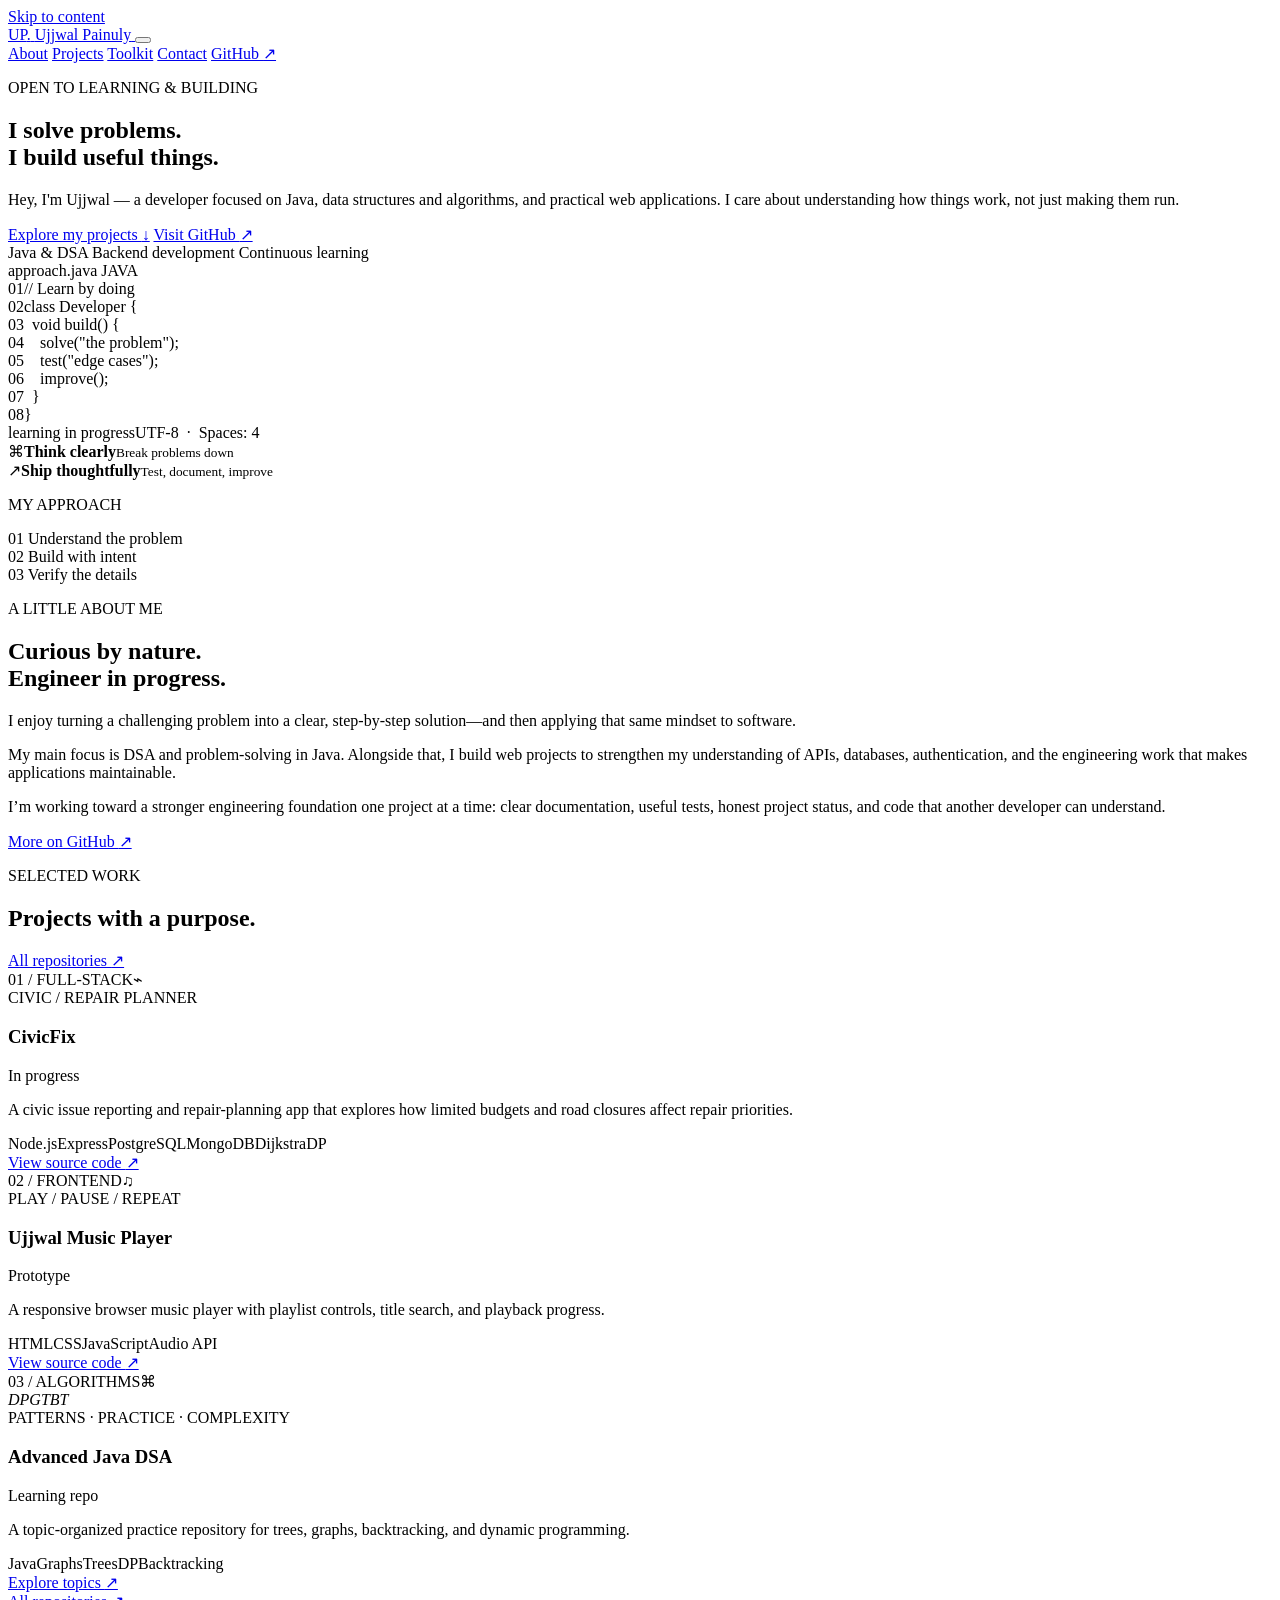
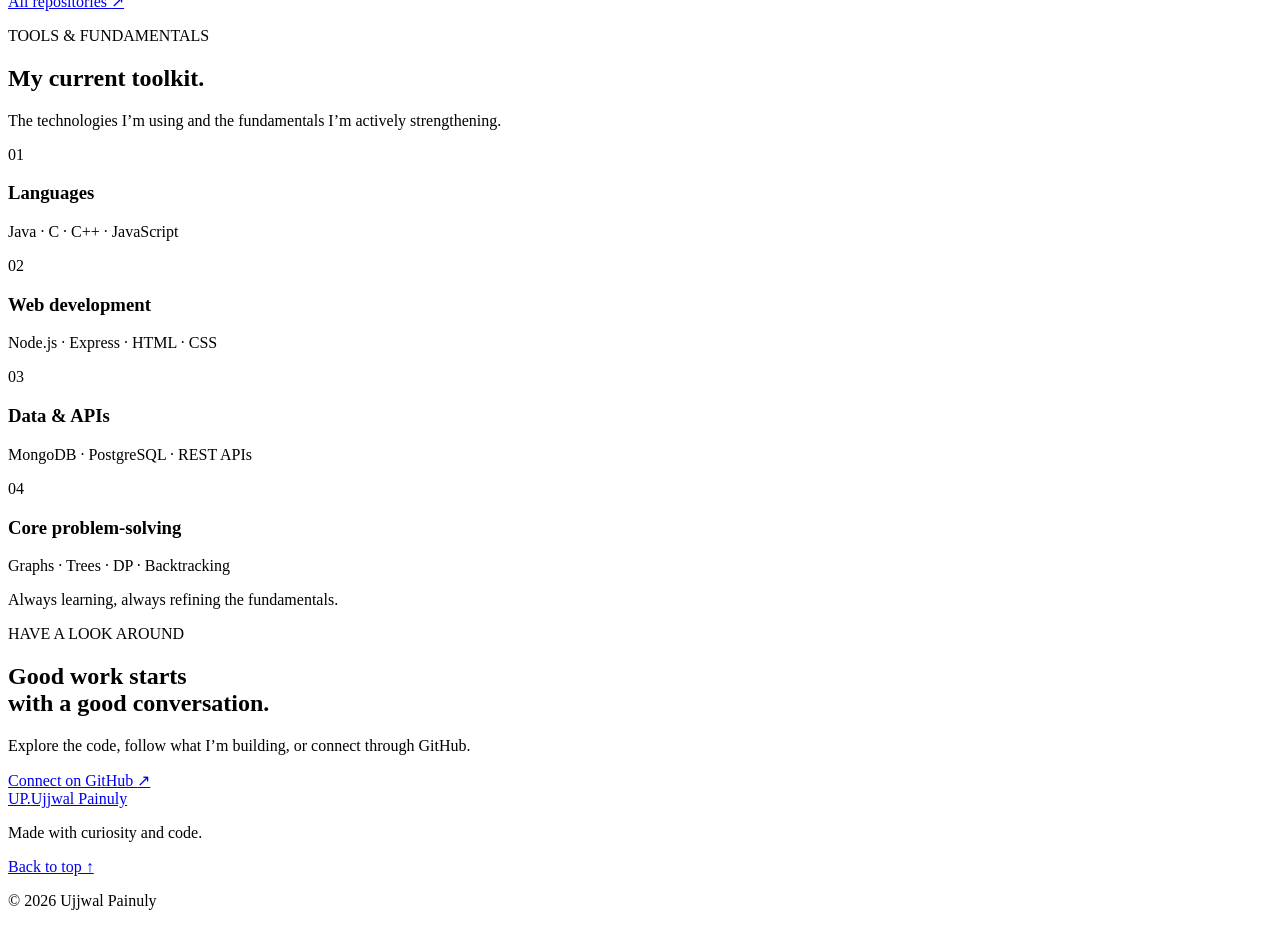
==== portfolio/index.html @ 968a61c4 "feat: add personal portfolio website" ====
<!doctype html>
<html lang="en">
<head>
  <meta charset="utf-8">
  <meta name="viewport" content="width=device-width, initial-scale=1">
  <meta name="theme-color" content="#0b1020">
  <meta name="description" content="Ujjwal Painuly — software development, Java DSA, and practical projects.">
  <title>Ujjwal Painuly — Developer Portfolio</title>
  <link rel="preconnect" href="https://fonts.googleapis.com">
  <link rel="preconnect" href="https://fonts.gstatic.com" crossorigin>
  <link href="https://fonts.googleapis.com/css2?family=DM+Mono:wght@400;500&family=Manrope:wght@400;500;600;700;800&display=swap" rel="stylesheet">
  <link rel="stylesheet" href="styles.css">
  <script src="script.js" defer></script>
</head>
<body>
  <a class="skip-link" href="#main">Skip to content</a>
  <header class="site-header">
    <nav class="nav wrap" aria-label="Main navigation">
      <a class="brand" href="#top" aria-label="Ujjwal Painuly home">
        <span class="brand-mark">UP<span>.</span></span>
        <span class="brand-name">Ujjwal Painuly</span>
      </a>
      <button class="menu-toggle" type="button" aria-expanded="false" aria-controls="nav-links" aria-label="Open navigation">
        <span></span><span></span>
      </button>
      <div class="nav-links" id="nav-links">
        <a href="#about">About</a>
        <a href="#work">Projects</a>
        <a href="#toolkit">Toolkit</a>
        <a href="#contact">Contact</a>
        <a class="nav-github" href="https://github.com/ayushpainuly1234-ui" target="_blank" rel="noreferrer">GitHub <span aria-hidden="true">↗</span></a>
      </div>
    </nav>
  </header>

  <main id="main">
    <section class="hero wrap" id="top">
      <div class="hero-copy">
        <p class="eyebrow"><span class="status-dot"></span> OPEN TO LEARNING & BUILDING</p>
        <h1>I solve problems.<br>I <span class="gradient-text">build useful things.</span></h1>
        <p class="hero-lede">Hey, I'm Ujjwal — a developer focused on Java, data structures and algorithms, and practical web applications. I care about understanding how things work, not just making them run.</p>
        <div class="hero-actions">
          <a class="button button-primary" href="#work">Explore my projects <span aria-hidden="true">↓</span></a>
          <a class="button button-secondary" href="https://github.com/ayushpainuly1234-ui" target="_blank" rel="noreferrer">Visit GitHub <span aria-hidden="true">↗</span></a>
        </div>
        <div class="hero-meta">
          <span><span class="meta-line"></span> Java & DSA</span>
          <span><span class="meta-line"></span> Backend development</span>
          <span><span class="meta-line"></span> Continuous learning</span>
        </div>
      </div>

      <div class="hero-visual" aria-label="A code editor illustration">
        <div class="orbit orbit-one"></div>
        <div class="orbit orbit-two"></div>
        <div class="code-card">
          <div class="code-topbar">
            <div class="window-dots"><i></i><i></i><i></i></div>
            <span>approach.java</span>
            <span class="code-chip">JAVA</span>
          </div>
          <div class="code-body" aria-hidden="true">
            <div><span class="line-number">01</span><span class="code-muted">// Learn by doing</span></div>
            <div><span class="line-number">02</span><span class="code-purple">class</span> <span class="code-blue">Developer</span> <span class="code-muted">{</span></div>
            <div><span class="line-number">03</span>&nbsp;&nbsp;<span class="code-purple">void</span> <span class="code-yellow">build</span>() <span class="code-muted">{</span></div>
            <div><span class="line-number">04</span>&nbsp;&nbsp;&nbsp;&nbsp;<span class="code-green">solve</span>(<span class="code-orange">"the problem"</span>);</div>
            <div><span class="line-number">05</span>&nbsp;&nbsp;&nbsp;&nbsp;<span class="code-green">test</span>(<span class="code-orange">"edge cases"</span>);</div>
            <div><span class="line-number">06</span>&nbsp;&nbsp;&nbsp;&nbsp;<span class="code-green">improve</span>();</div>
            <div><span class="line-number">07</span>&nbsp;&nbsp;<span class="code-muted">}</span></div>
            <div><span class="line-number">08</span><span class="code-muted">}</span><span class="cursor"></span></div>
          </div>
          <div class="code-footer"><span><span class="footer-pulse"></span> learning in progress</span><span>UTF-8&nbsp; · &nbsp;Spaces: 4</span></div>
        </div>
        <div class="float-label float-label-top"><span class="float-icon">⌘</span><span><b>Think clearly</b><small>Break problems down</small></span></div>
        <div class="float-label float-label-bottom"><span class="float-icon float-icon-blue">↗</span><span><b>Ship thoughtfully</b><small>Test, document, improve</small></span></div>
      </div>
    </section>

    <section class="principles">
      <div class="wrap principles-inner">
        <p>MY APPROACH</p>
        <div><span>01</span> Understand the problem</div>
        <div><span>02</span> Build with intent</div>
        <div><span>03</span> Verify the details</div>
      </div>
    </section>

    <section class="section wrap" id="about">
      <div class="section-heading">
        <p class="eyebrow">A LITTLE ABOUT ME</p>
        <h2>Curious by nature.<br><span class="muted-heading">Engineer in progress.</span></h2>
      </div>
      <div class="about-grid">
        <p class="about-lede">I enjoy turning a challenging problem into a clear, step-by-step solution—and then applying that same mindset to software.</p>
        <div class="about-details">
          <p>My main focus is DSA and problem-solving in Java. Alongside that, I build web projects to strengthen my understanding of APIs, databases, authentication, and the engineering work that makes applications maintainable.</p>
          <p>I’m working toward a stronger engineering foundation one project at a time: clear documentation, useful tests, honest project status, and code that another developer can understand.</p>
          <a class="text-link" href="https://github.com/ayushpainuly1234-ui" target="_blank" rel="noreferrer">More on GitHub <span aria-hidden="true">↗</span></a>
        </div>
      </div>
    </section>

    <section class="section work-section" id="work">
      <div class="wrap">
        <div class="section-title-row">
          <div>
            <p class="eyebrow">SELECTED WORK</p>
            <h2>Projects with a purpose<span class="accent-dot">.</span></h2>
          </div>
          <a class="text-link desktop-link" href="https://github.com/ayushpainuly1234-ui?tab=repositories" target="_blank" rel="noreferrer">All repositories <span aria-hidden="true">↗</span></a>
        </div>
        <div class="project-grid">
          <article class="project-card project-featured">
            <div class="project-top"><span class="project-number">01 / FULL-STACK</span><span class="project-symbol">⌁</span></div>
            <div class="project-art civic-art" aria-hidden="true">
              <div class="mini-map">
                <span class="map-road road-a"></span><span class="map-road road-b"></span><span class="map-road road-c"></span>
                <i class="map-pin pin-a"></i><i class="map-pin pin-b"></i><i class="map-pin pin-c"></i><i class="map-pin pin-d"></i>
              </div>
              <span class="art-caption">CIVIC / REPAIR PLANNER</span>
            </div>
            <div class="project-content">
              <div class="project-heading"><h3>CivicFix</h3><span class="status-tag status-progress"><i></i> In progress</span></div>
              <p>A civic issue reporting and repair-planning app that explores how limited budgets and road closures affect repair priorities.</p>
              <div class="tags"><span>Node.js</span><span>Express</span><span>PostgreSQL</span><span>MongoDB</span><span>Dijkstra</span><span>DP</span></div>
              <a class="project-link" href="https://github.com/ayushpainuly1234-ui/civicfix" target="_blank" rel="noreferrer">View source code <span aria-hidden="true">↗</span></a>
            </div>
          </article>

          <article class="project-card">
            <div class="project-top"><span class="project-number">02 / FRONTEND</span><span class="project-symbol">♫</span></div>
            <div class="project-art music-art" aria-hidden="true">
              <div class="vinyl"><div></div></div>
              <div class="equalizer"><i></i><i></i><i></i><i></i><i></i><i></i><i></i><i></i><i></i><i></i><i></i></div>
              <span class="art-caption">PLAY / PAUSE / REPEAT</span>
            </div>
            <div class="project-content">
              <div class="project-heading"><h3>Ujjwal Music Player</h3><span class="status-tag">Prototype</span></div>
              <p>A responsive browser music player with playlist controls, title search, and playback progress.</p>
              <div class="tags"><span>HTML</span><span>CSS</span><span>JavaScript</span><span>Audio API</span></div>
              <a class="project-link" href="https://github.com/ayushpainuly1234-ui/ujjwal-music-player" target="_blank" rel="noreferrer">View source code <span aria-hidden="true">↗</span></a>
            </div>
          </article>

          <article class="project-card">
            <div class="project-top"><span class="project-number">03 / ALGORITHMS</span><span class="project-symbol">⌘</span></div>
            <div class="project-art dsa-art" aria-hidden="true">
              <div class="dsa-nodes"><i>DP</i><b></b><i>G</i><b></b><i>T</i><b></b><i>BT</i></div>
              <span class="art-caption">PATTERNS · PRACTICE · COMPLEXITY</span>
            </div>
            <div class="project-content">
              <div class="project-heading"><h3>Advanced Java DSA</h3><span class="status-tag">Learning repo</span></div>
              <p>A topic-organized practice repository for trees, graphs, backtracking, and dynamic programming.</p>
              <div class="tags"><span>Java</span><span>Graphs</span><span>Trees</span><span>DP</span><span>Backtracking</span></div>
              <a class="project-link" href="https://github.com/ayushpainuly1234-ui/advanced-java-dsa" target="_blank" rel="noreferrer">Explore topics <span aria-hidden="true">↗</span></a>
            </div>
          </article>
        </div>
        <a class="text-link mobile-link" href="https://github.com/ayushpainuly1234-ui?tab=repositories" target="_blank" rel="noreferrer">All repositories <span aria-hidden="true">↗</span></a>
      </div>
    </section>

    <section class="section wrap toolkit-section" id="toolkit">
      <div class="section-heading">
        <p class="eyebrow">TOOLS & FUNDAMENTALS</p>
        <h2>My current toolkit<span class="accent-dot">.</span></h2>
        <p class="section-intro">The technologies I’m using and the fundamentals I’m actively strengthening.</p>
      </div>
      <div class="toolkit-grid">
        <div class="toolkit-card"><span class="tool-icon">01</span><div><h3>Languages</h3><p>Java · C · C++ · JavaScript</p></div></div>
        <div class="toolkit-card"><span class="tool-icon">02</span><div><h3>Web development</h3><p>Node.js · Express · HTML · CSS</p></div></div>
        <div class="toolkit-card"><span class="tool-icon">03</span><div><h3>Data & APIs</h3><p>MongoDB · PostgreSQL · REST APIs</p></div></div>
        <div class="toolkit-card"><span class="tool-icon">04</span><div><h3>Core problem-solving</h3><p>Graphs · Trees · DP · Backtracking</p></div></div>
      </div>
      <p class="toolkit-note"><span class="status-dot"></span> Always learning, always refining the fundamentals.</p>
    </section>

    <section class="contact-section" id="contact">
      <div class="wrap contact-inner">
        <p class="eyebrow">HAVE A LOOK AROUND</p>
        <h2>Good work starts<br>with a <span class="gradient-text">good conversation.</span></h2>
        <p>Explore the code, follow what I’m building, or connect through GitHub.</p>
        <a class="button button-primary" href="https://github.com/ayushpainuly1234-ui" target="_blank" rel="noreferrer">Connect on GitHub <span aria-hidden="true">↗</span></a>
      </div>
    </section>
  </main>

  <footer class="site-footer">
    <div class="wrap footer-inner">
      <a class="brand footer-brand" href="#top"><span class="brand-mark">UP<span>.</span></span><span class="brand-name">Ujjwal Painuly</span></a>
      <p>Made with curiosity and code.</p>
      <a href="#top" class="back-top">Back to top ↑</a>
      <p class="copyright">© <span id="year">2026</span> Ujjwal Painuly</p>
    </div>
  </footer>
</body>
</html>
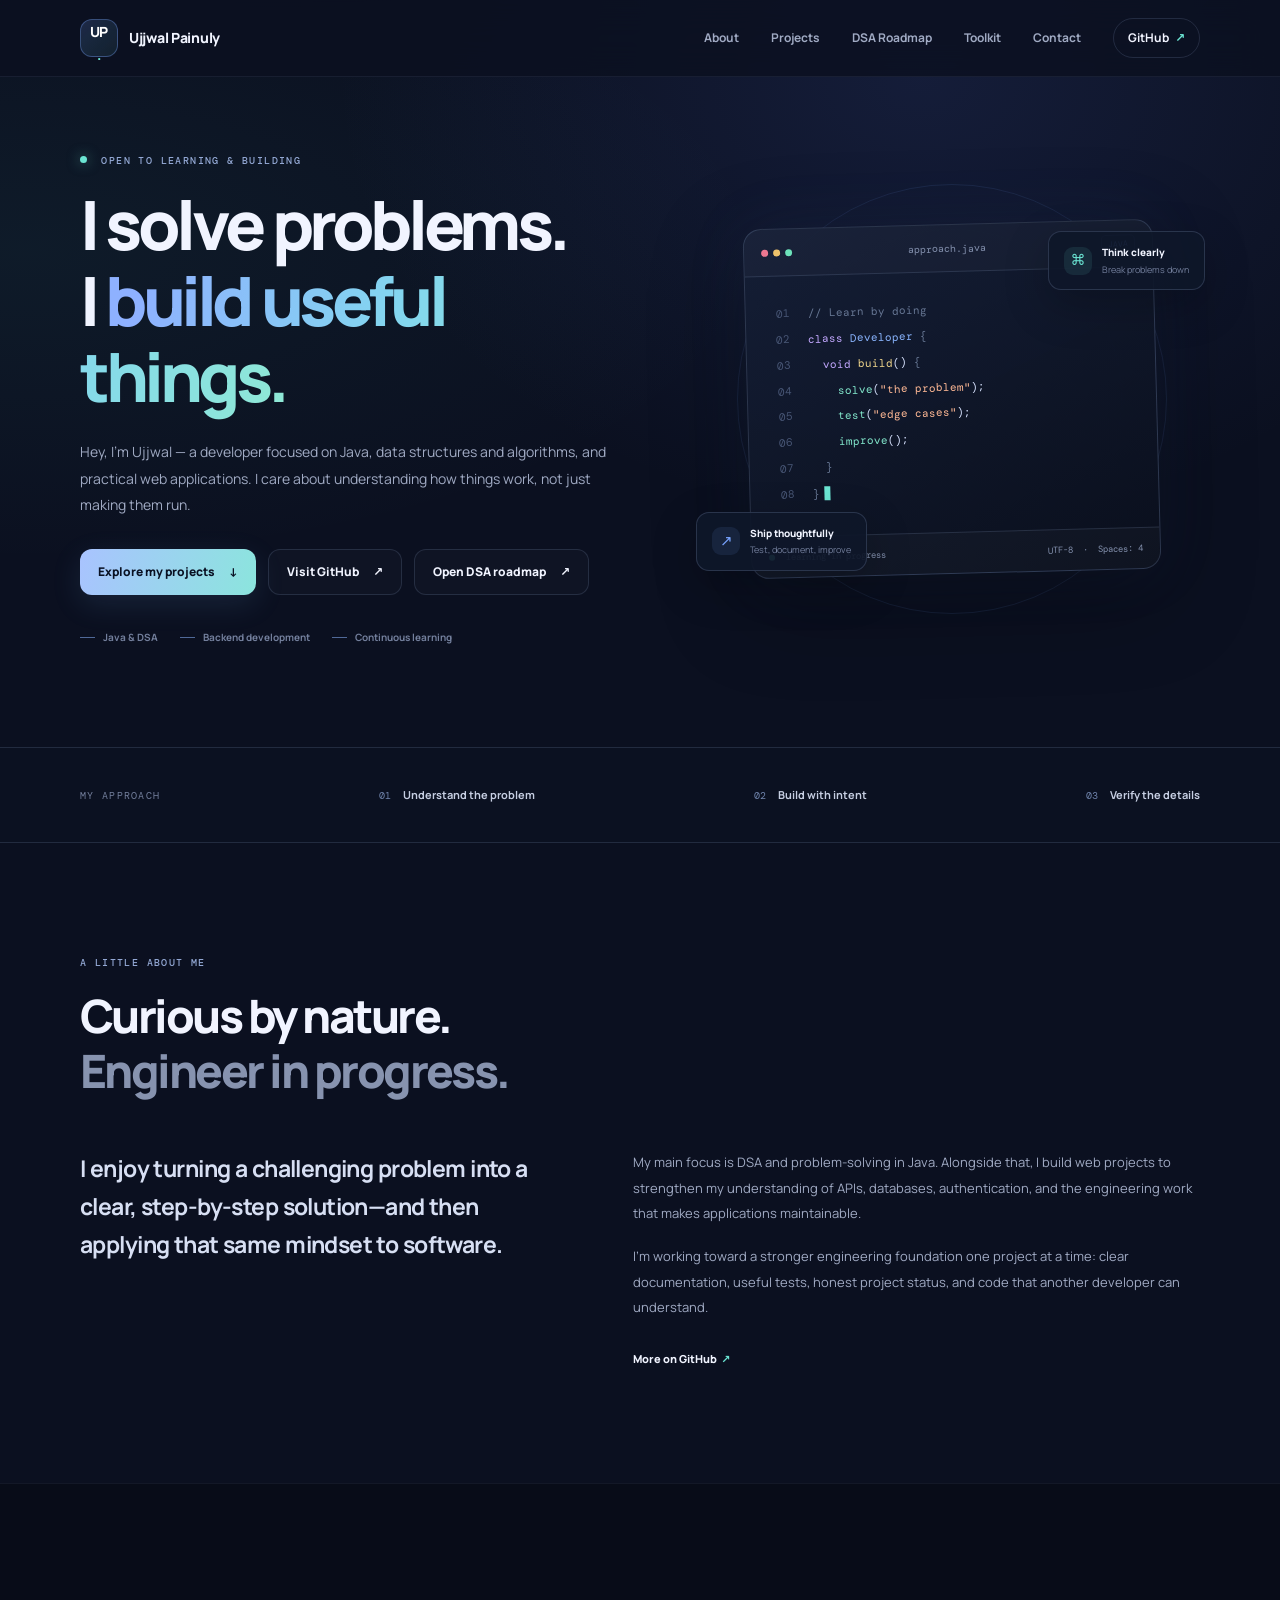
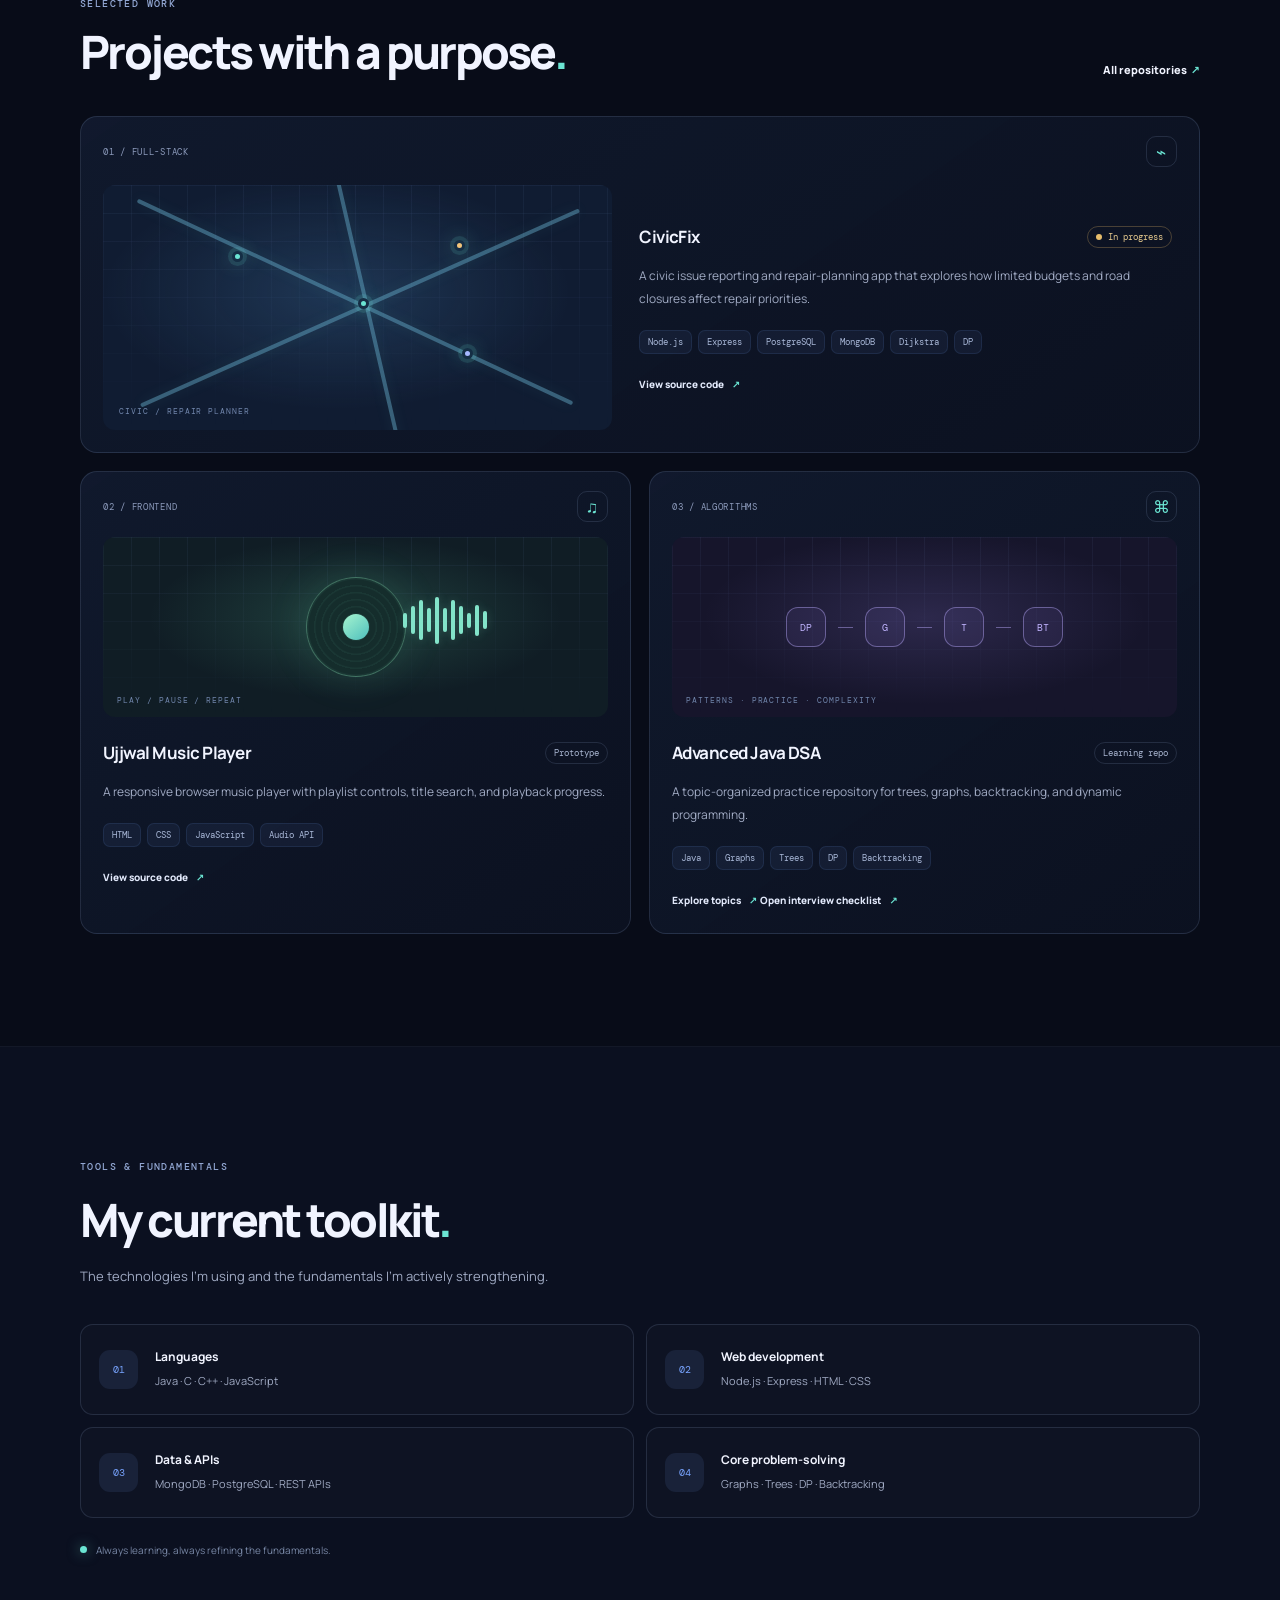
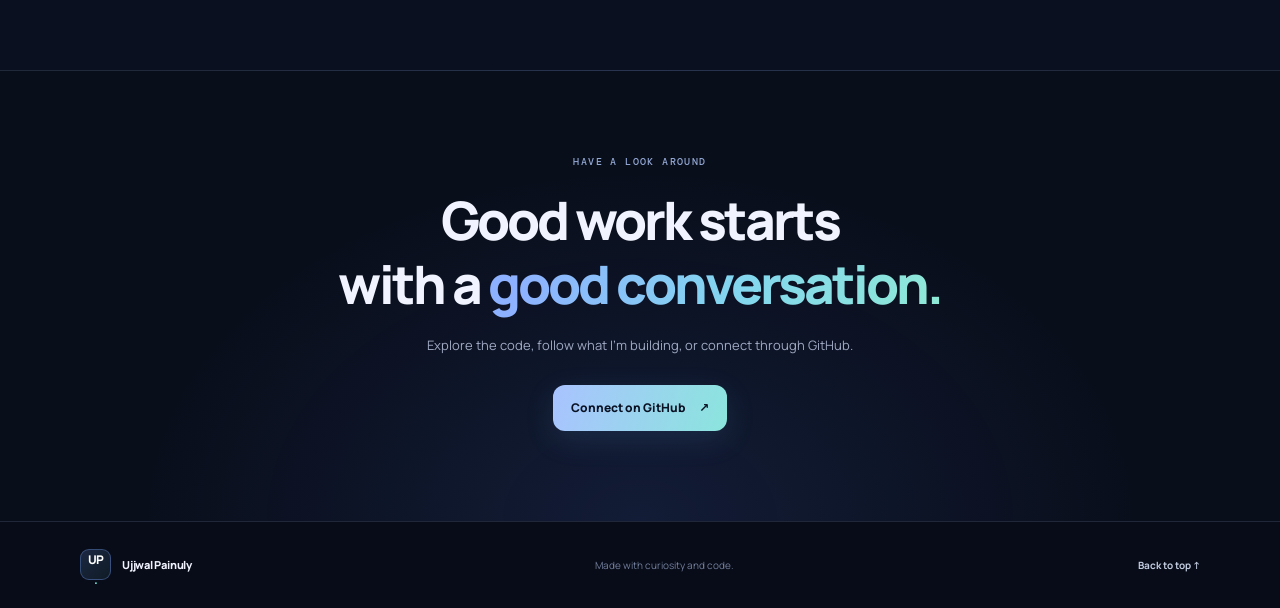
==== commit ede9aed7: "Link portfolio homepage to DSA roadmap" ====
--- a/portfolio/index.html
+++ b/portfolio/index.html
@@ -26,6 +26,7 @@
       <div class="nav-links" id="nav-links">
         <a href="#about">About</a>
         <a href="#work">Projects</a>
+        <a href="roadmap.html">DSA Roadmap</a>
         <a href="#toolkit">Toolkit</a>
         <a href="#contact">Contact</a>
         <a class="nav-github" href="https://github.com/ayushpainuly1234-ui" target="_blank" rel="noreferrer">GitHub <span aria-hidden="true">↗</span></a>
@@ -42,6 +43,7 @@
         <div class="hero-actions">
           <a class="button button-primary" href="#work">Explore my projects <span aria-hidden="true">↓</span></a>
           <a class="button button-secondary" href="https://github.com/ayushpainuly1234-ui" target="_blank" rel="noreferrer">Visit GitHub <span aria-hidden="true">↗</span></a>
+          <a class="button button-secondary" href="roadmap.html">Open DSA roadmap <span aria-hidden="true">↗</span></a>
         </div>
         <div class="hero-meta">
           <span><span class="meta-line"></span> Java & DSA</span>
@@ -153,6 +155,7 @@
               <p>A topic-organized practice repository for trees, graphs, backtracking, and dynamic programming.</p>
               <div class="tags"><span>Java</span><span>Graphs</span><span>Trees</span><span>DP</span><span>Backtracking</span></div>
               <a class="project-link" href="https://github.com/ayushpainuly1234-ui/advanced-java-dsa" target="_blank" rel="noreferrer">Explore topics <span aria-hidden="true">↗</span></a>
+              <a class="project-link" href="roadmap.html">Open interview checklist <span aria-hidden="true">↗</span></a>
             </div>
           </article>
         </div>
--- a/portfolio/styles.css
+++ b/portfolio/styles.css
@@ -0,0 +1,224 @@
+:root {
+  color-scheme: dark;
+  --bg: #0b1020;
+  --bg-deep: #080c18;
+  --panel: #10182b;
+  --panel-2: #141f35;
+  --line: rgba(151, 169, 210, .17);
+  --text: #f1f4ff;
+  --muted: #a0aac3;
+  --soft: #737f9c;
+  --blue: #78a4ff;
+  --cyan: #6be5d3;
+  --purple: #b59bff;
+  --font: "Manrope", ui-sans-serif, system-ui, -apple-system, BlinkMacSystemFont, "Segoe UI", sans-serif;
+  --mono: "DM Mono", ui-monospace, SFMono-Regular, Menlo, monospace;
+}
+* { box-sizing: border-box; }
+html { scroll-behavior: smooth; scroll-padding-top: 100px; }
+body { margin: 0; background: var(--bg); color: var(--text); font-family: var(--font); line-height: 1.65; -webkit-font-smoothing: antialiased; }
+body::before { content: ""; position: absolute; inset: 0 0 auto; height: 780px; pointer-events: none; background: radial-gradient(ellipse at 72% 10%, rgba(70, 95, 187, .16), transparent 45%), radial-gradient(ellipse at 2% 32%, rgba(72, 205, 192, .06), transparent 42%); z-index: -1; }
+a { color: inherit; text-decoration: none; }
+button, a { -webkit-tap-highlight-color: transparent; }
+button { font: inherit; }
+.wrap { width: min(1120px, calc(100% - 48px)); margin-inline: auto; }
+.skip-link { position: absolute; left: 16px; top: -80px; z-index: 50; padding: 10px 14px; background: #fff; color: #111; border-radius: 8px; }
+.skip-link:focus { top: 12px; }
+.site-header { position: sticky; top: 0; z-index: 20; background: rgba(11,16,32,.82); backdrop-filter: blur(18px); border-bottom: 1px solid rgba(151,169,210,.09); }
+.nav { min-height: 76px; display: flex; align-items: center; justify-content: space-between; gap: 24px; }
+.brand { display: inline-flex; align-items: center; gap: 11px; white-space: nowrap; }
+.brand-mark { width: 38px; height: 38px; display: grid; place-items: center; border: 1px solid rgba(120,164,255,.34); border-radius: 12px; color: white; font-size: 14px; font-weight: 800; letter-spacing: -.06em; background: linear-gradient(135deg, rgba(120,164,255,.18), rgba(107,229,211,.08)); }
+.brand-mark span { color: var(--cyan); }
+.brand-name { font-size: 14px; font-weight: 800; letter-spacing: -.02em; }
+.nav-links { display: flex; align-items: center; gap: clamp(16px, 2.6vw, 32px); color: var(--muted); font-size: 12px; font-weight: 700; }
+.nav-links > a:not(.nav-github):hover, .back-top:hover { color: white; }
+.nav-github { border: 1px solid var(--line); padding: 9px 14px; border-radius: 999px; color: var(--text); }
+.nav-github span, .text-link span { color: var(--cyan); margin-left: 4px; }
+.menu-toggle { display: none; width: 42px; height: 42px; border: 1px solid var(--line); border-radius: 12px; color: white; background: var(--panel); }
+.menu-toggle span { display: block; width: 17px; height: 2px; margin: 5px auto; background: currentColor; border-radius: 2px; }
+.hero { display: grid; grid-template-columns: 1.05fr .95fr; align-items: center; gap: clamp(36px, 6vw, 78px); min-height: 670px; padding-top: 52px; padding-bottom: 78px; }
+.eyebrow { margin: 0 0 18px; font-family: var(--mono); font-size: 10px; line-height: 1.5; letter-spacing: .14em; color: #93a8d4; font-weight: 500; }
+.status-dot { display: inline-block; width: 7px; height: 7px; margin-right: 7px; border-radius: 50%; background: var(--cyan); box-shadow: 0 0 13px rgba(107,229,211,.55); vertical-align: 1px; }
+.hero h1 { margin: 0; max-width: 660px; font-size: clamp(41px, 5.4vw, 68px); line-height: 1.12; letter-spacing: -.065em; font-weight: 800; }
+.gradient-text { color: var(--blue); background: linear-gradient(105deg, #8eb1ff 8%, #83d6ef 54%, #8fe9d5 100%); -webkit-background-clip: text; background-clip: text; -webkit-text-fill-color: transparent; }
+.hero-lede { max-width: 540px; margin: 25px 0 0; color: var(--muted); font-size: 14px; line-height: 1.9; }
+.hero-actions { display: flex; flex-wrap: wrap; gap: 12px; margin-top: 30px; }
+.button { display: inline-flex; justify-content: center; align-items: center; gap: 14px; min-height: 46px; padding: 0 18px; border-radius: 12px; font-size: 12px; font-weight: 800; transition: transform .2s ease, border-color .2s ease, background .2s ease; }
+.button:hover { transform: translateY(-2px); }
+.button-primary { color: #091123; background: linear-gradient(105deg, #a9c3ff, #8be5dd); box-shadow: 0 9px 30px rgba(106,173,235,.13); }
+.button-primary:hover { background: linear-gradient(105deg, #c2d3ff, #a6f4e9); }
+.button-secondary { color: var(--text); background: rgba(255,255,255,.02); border: 1px solid var(--line); }
+.button-secondary:hover { border-color: rgba(120,164,255,.5); }
+.hero-meta { display: flex; flex-wrap: wrap; gap: 16px 22px; margin-top: 34px; color: var(--soft); font-size: 10px; font-weight: 700; }
+.hero-meta span { display: inline-flex; align-items: center; gap: 8px; }
+.meta-line { width: 15px; height: 1px; background: #506998; }
+.hero-visual { position: relative; display: grid; place-items: center; min-height: 420px; }
+.orbit { position: absolute; border: 1px solid rgba(120,164,255,.1); border-radius: 50%; }
+.orbit-one { width: 430px; height: 430px; }
+.orbit-two { width: 340px; height: 340px; border-style: dashed; border-color: rgba(107,229,211,.12); }
+.code-card { position: relative; z-index: 2; width: min(410px, 100%); border: 1px solid rgba(156,177,220,.21); border-radius: 18px; overflow: hidden; background: linear-gradient(155deg, rgba(21,31,54,.97), rgba(10,15,29,.99)); box-shadow: 0 25px 90px rgba(0,0,0,.34), 0 0 65px rgba(79,117,208,.09); transform: rotate(-1.5deg); }
+.code-topbar, .code-footer { display: flex; align-items: center; justify-content: space-between; gap: 12px; padding: 14px 17px; background: rgba(255,255,255,.018); color: #8491ae; font: 10px var(--mono); }
+.code-topbar { border-bottom: 1px solid var(--line); }
+.window-dots { display: flex; gap: 5px; }
+.window-dots i { width: 7px; height: 7px; border-radius: 50%; background: #ed7891; }
+.window-dots i:nth-child(2) { background: #eec26b; }
+.window-dots i:nth-child(3) { background: #6de2ba; }
+.code-chip { border: 1px solid rgba(120,164,255,.24); padding: 3px 6px; border-radius: 5px; color: var(--blue); font-size: 8px; }
+.code-body { padding: 25px 14px 28px; color: #d8e3ff; font: clamp(9px, 1.1vw, 11px)/2.35 var(--mono); white-space: nowrap; overflow: hidden; }
+.line-number { display: inline-block; width: 30px; text-align: right; margin-right: 18px; color: #475574; user-select: none; }
+.code-muted { color: #677794; }
+.code-purple { color: #c3a8ff; }
+.code-blue { color: #8ab5ff; }
+.code-yellow { color: #f0d68c; }
+.code-green { color: #82e7cc; }
+.code-orange { color: #ffb995; }
+.cursor { display: inline-block; width: 6px; height: 14px; margin-left: 5px; background: var(--cyan); vertical-align: -3px; animation: blink 1.1s steps(2,start) infinite; }
+@keyframes blink { to { visibility: hidden; } }
+.code-footer { border-top: 1px solid var(--line); font-size: 9px; }
+.footer-pulse { display: inline-block; width: 6px; height: 6px; border-radius: 50%; background: var(--cyan); margin-right: 6px; }
+.float-label { position: absolute; display: flex; align-items: center; gap: 10px; z-index: 3; padding: 12px 15px; border: 1px solid rgba(156,177,220,.2); border-radius: 13px; background: rgba(15,23,41,.93); box-shadow: 0 15px 45px rgba(0,0,0,.22); }
+.float-label-top { top: 42px; right: -5px; }
+.float-label-bottom { left: -8px; bottom: 38px; }
+.float-label b, .float-label small { display: block; }
+.float-label b { font-size: 10px; font-weight: 800; }
+.float-label small { margin-top: 2px; color: var(--soft); font-size: 9px; }
+.float-icon { width: 28px; height: 28px; display: grid; place-items: center; border-radius: 9px; color: var(--cyan); background: rgba(107,229,211,.1); font-size: 15px; }
+.float-icon-blue { color: var(--blue); background: rgba(120,164,255,.1); }
+.principles { border-top: 1px solid var(--line); border-bottom: 1px solid var(--line); background: rgba(12,18,35,.65); }
+.principles-inner { min-height: 94px; display: flex; align-items: center; justify-content: space-between; gap: 18px; }
+.principles-inner > p { margin: 0; font: 10px var(--mono); letter-spacing: .13em; color: var(--soft); }
+.principles-inner > div { color: #c6cee2; font-size: 11px; font-weight: 700; }
+.principles-inner > div span { font: 10px var(--mono); color: #7084ac; margin-right: 10px; }
+.section { padding-top: 112px; padding-bottom: 112px; }
+.section-heading h2, .section-title-row h2, .contact-inner h2 { margin: 0; font-size: clamp(30px, 4vw, 46px); line-height: 1.2; letter-spacing: -.055em; font-weight: 800; }
+.muted-heading { color: #8793af; }
+.about-grid { display: grid; grid-template-columns: .9fr 1.1fr; gap: clamp(35px, 7vw, 100px); margin-top: 52px; }
+.about-lede { margin: 0; color: #d7dff3; font-size: clamp(17px, 2.2vw, 23px); font-weight: 700; line-height: 1.65; letter-spacing: -.025em; }
+.about-details p { margin: 0 0 18px; color: var(--muted); font-size: 13px; line-height: 1.95; }
+.text-link { display: inline-flex; align-items: center; margin-top: 12px; font-size: 11px; font-weight: 800; color: var(--text); }
+.text-link:hover { color: var(--cyan); }
+.work-section { background: var(--bg-deep); border-top: 1px solid rgba(151,169,210,.08); border-bottom: 1px solid rgba(151,169,210,.08); }
+.section-title-row { display: flex; align-items: flex-end; justify-content: space-between; gap: 20px; margin-bottom: 37px; }
+.section-title-row .eyebrow { margin-bottom: 13px; }
+.accent-dot { color: var(--cyan); }
+.project-grid { display: grid; grid-template-columns: repeat(2, minmax(0, 1fr)); gap: 18px; }
+.project-card { min-width: 0; overflow: hidden; border: 1px solid var(--line); border-radius: 17px; background: linear-gradient(145deg, rgba(18,27,48,.88), rgba(12,18,33,.95)); transition: transform .22s ease, border-color .22s ease; }
+.project-card:hover { transform: translateY(-4px); border-color: rgba(120,164,255,.36); }
+.project-featured { grid-column: span 2; display: grid; grid-template-columns: .95fr 1.05fr; align-items: stretch; }
+.project-top { display: flex; align-items: center; justify-content: space-between; padding: 19px 22px 0; color: #8c9abb; font: 9px var(--mono); letter-spacing: .08em; }
+.project-symbol { display: grid; place-items: center; width: 31px; height: 31px; border: 1px solid var(--line); border-radius: 10px; color: var(--cyan); font-size: 17px; }
+.project-featured .project-top { grid-column: 1/-1; padding-bottom: 4px; }
+.project-art { position: relative; min-height: 180px; margin: 15px 22px 0; display: flex; align-items: center; justify-content: center; overflow: hidden; border-radius: 12px; isolation: isolate; }
+.project-featured .project-art { min-height: 245px; margin: 14px 0 22px 22px; }
+.civic-art { background: radial-gradient(ellipse at 46% 44%, rgba(92,167,230,.19), transparent 60%), #101c32; }
+.civic-art::before, .music-art::before, .dsa-art::before { content: ""; position: absolute; inset: 0; z-index: -1; background-image: linear-gradient(rgba(130,159,218,.075) 1px, transparent 1px), linear-gradient(90deg, rgba(130,159,218,.075) 1px, transparent 1px); background-size: 28px 28px; mask-image: linear-gradient(to bottom, black, transparent); }
+.mini-map { position: relative; width: 82%; height: 75%; }
+.map-road { position: absolute; display: block; height: 4px; border-radius: 4px; background: rgba(102,177,206,.46); box-shadow: 0 0 14px rgba(107,229,211,.11); }
+.road-a { width: 115%; top: 49%; left: -7%; transform: rotate(-24deg); }
+.road-b { width: 115%; top: 46%; left: -8%; transform: rotate(25deg); }
+.road-c { width: 85%; top: 52%; left: 10%; transform: rotate(77deg); }
+.map-pin { position: absolute; display: block; width: 11px; height: 11px; border: 3px solid #152e45; border-radius: 50%; background: var(--cyan); box-shadow: 0 0 0 4px rgba(107,229,211,.12), 0 0 20px rgba(107,229,211,.44); }
+.pin-a { top: 19%; left: 20%; }.pin-b { top: 45%; left: 50%; }.pin-c { top: 72%; left: 75%; background: #a6b8ff; }.pin-d { top: 13%; left: 73%; background: #f2c57b; }
+.art-caption { position: absolute; left: 14px; bottom: 12px; font: 8px var(--mono); color: #7186ac; letter-spacing: .12em; }
+.project-featured .art-caption { left: 16px; bottom: 14px; }
+.project-content { padding: 22px; }
+.project-featured .project-content { align-self: center; padding: 22px 27px 27px; }
+.project-heading { display: flex; flex-wrap: wrap; align-items: center; justify-content: space-between; gap: 10px; }
+.project-heading h3 { margin: 0; font-size: 17px; letter-spacing: -.03em; }
+.status-tag { display: inline-flex; align-items: center; padding: 4px 8px; border: 1px solid var(--line); border-radius: 999px; color: #aab7d2; font: 9px var(--mono); white-space: nowrap; }
+.status-progress { border-color: rgba(245,196,110,.26); color: #e8cb8f; }
+.status-progress i { display: inline-block; width: 6px; height: 6px; margin-right: 6px; border-radius: 50%; background: #e6bc6b; }
+.project-content > p { margin: 14px 0 19px; color: var(--muted); font-size: 12px; line-height: 1.9; }
+.tags { display: flex; flex-wrap: wrap; gap: 6px; }
+.tags span { padding: 5px 8px; background: rgba(120,164,255,.065); border: 1px solid rgba(120,164,255,.11); border-radius: 7px; color: #a9b8d8; font: 9px var(--mono); }
+.project-link { display: inline-flex; gap: 8px; margin-top: 22px; color: #e2e9fb; font-size: 10px; font-weight: 800; }
+.project-link span { color: var(--cyan); }
+.project-link:hover { color: var(--cyan); }
+.music-art { background: radial-gradient(ellipse at 50% 45%, rgba(105,224,173,.18), transparent 58%), #101d25; }
+.vinyl { position: absolute; width: 100px; height: 100px; border-radius: 50%; border: 1px solid rgba(152,247,203,.32); background: repeating-radial-gradient(circle at center, #152d2c 0 5px, #1a3734 6px 7px); box-shadow: 0 0 42px rgba(105,224,173,.13); }
+.vinyl div { position: absolute; inset: 36px; border-radius: 50%; background: linear-gradient(140deg, #a6f4cf, #4ebfbd); }
+.equalizer { position: absolute; right: 24%; bottom: 40%; display: flex; align-items: center; gap: 4px; height: 50px; }
+.equalizer i { width: 4px; border-radius: 5px; background: #83e4ca; box-shadow: 0 0 10px rgba(131,228,202,.24); }
+.equalizer i:nth-child(1), .equalizer i:nth-child(9) { height: 15px; }.equalizer i:nth-child(2), .equalizer i:nth-child(8) { height: 28px; }.equalizer i:nth-child(3), .equalizer i:nth-child(7) { height: 40px; }.equalizer i:nth-child(4), .equalizer i:nth-child(6) { height: 24px; }.equalizer i:nth-child(5) { height: 47px; }.equalizer i:nth-child(10) { height: 31px; }.equalizer i:nth-child(11) { height: 18px; }
+.dsa-art { background: radial-gradient(ellipse at 50% 45%, rgba(162,141,246,.16), transparent 62%), #16152b; }
+.dsa-nodes { display: flex; align-items: center; gap: 12px; }
+.dsa-nodes i { display: grid; place-items: center; width: 40px; height: 40px; border: 1px solid rgba(188,171,255,.43); border-radius: 12px; background: rgba(165,143,255,.08); color: #c1b4ff; font: 10px var(--mono); font-style: normal; }
+.dsa-nodes b { width: 15px; height: 1px; background: rgba(188,171,255,.45); }
+.toolkit-section .section-intro { max-width: 500px; margin: 19px 0 0; color: var(--muted); font-size: 13px; }
+.toolkit-grid { display: grid; grid-template-columns: repeat(2, minmax(0, 1fr)); gap: 12px; margin-top: 36px; }
+.toolkit-card { display: flex; align-items: center; gap: 17px; min-height: 91px; padding: 18px; border: 1px solid var(--line); border-radius: 13px; background: rgba(255,255,255,.015); }
+.tool-icon { display: grid; place-items: center; flex: 0 0 39px; height: 39px; border-radius: 11px; background: rgba(120,164,255,.1); color: var(--blue); font: 10px var(--mono); }
+.toolkit-card h3 { margin: 0 0 4px; font-size: 12px; }
+.toolkit-card p { margin: 0; color: var(--muted); font-size: 11px; line-height: 1.8; }
+.toolkit-note { margin: 24px 0 0; color: #7887a5; font-size: 10px; }
+.contact-section { padding: 83px 0 90px; text-align: center; border-top: 1px solid var(--line); background: radial-gradient(ellipse at 50% 100%, rgba(72,110,210,.15), transparent 55%), #090e1b; }
+.contact-inner .eyebrow { margin-bottom: 20px; }
+.contact-inner h2 { font-size: clamp(34px, 5vw, 53px); }
+.contact-inner > p:not(.eyebrow) { max-width: 500px; margin: 19px auto 28px; color: var(--muted); font-size: 13px; }
+.site-footer { border-top: 1px solid var(--line); background: #080c18; }
+.footer-inner { min-height: 86px; display: flex; align-items: center; justify-content: space-between; gap: 22px; }
+.footer-brand .brand-mark { width: 31px; height: 31px; border-radius: 9px; font-size: 12px; }
+.footer-brand .brand-name { font-size: 11px; }
+.footer-inner > p { margin: 0; color: var(--soft); font-size: 10px; }
+.back-top { color: #c2cce0; font-size: 10px; font-weight: 700; }
+.copyright { display: none; }
+.mobile-link { display: none; }
+:focus-visible { outline: 2px solid var(--cyan); outline-offset: 4px; }
+@media (max-width: 850px) {
+  .hero { grid-template-columns: 1fr; min-height: unset; padding-top: 76px; gap: 34px; }
+  .hero-copy { max-width: 690px; }
+  .hero-visual { min-height: 370px; }
+  .orbit-one { width: 370px; height: 370px; }
+  .orbit-two { width: 290px; height: 290px; }
+  .project-featured { grid-template-columns: 1fr 1fr; }
+  .project-featured .project-art { margin-right: 0; }
+  .project-featured .project-content { padding: 20px; }
+  .principles-inner > p { display: none; }
+}
+@media (max-width: 620px) {
+  .wrap { width: min(100% - 34px, 540px); }
+  .nav { min-height: 68px; }
+  .menu-toggle { display: block; }
+  .nav-links { display: none; position: absolute; top: 68px; left: 0; right: 0; padding: 18px 22px 22px; background: rgba(11,16,32,.98); border-bottom: 1px solid var(--line); flex-direction: column; align-items: stretch; gap: 5px; }
+  .nav-links.is-open { display: flex; }
+  .nav-links a { padding: 11px 4px; }
+  .nav-github { text-align: center; margin-top: 7px; }
+  .hero { padding-top: 57px; padding-bottom: 55px; }
+  .hero h1 { font-size: clamp(39px, 10vw, 56px); }
+  .hero-lede { font-size: 13px; }
+  .hero-meta { gap: 11px 15px; }
+  .hero-visual { min-height: 330px; }
+  .code-card { transform: none; }
+  .orbit-one { width: 310px; height: 310px; }
+  .orbit-two { width: 250px; height: 250px; }
+  .float-label-top { right: -2px; top: 8px; }
+  .float-label-bottom { bottom: 0; left: -3px; }
+  .float-label { padding: 9px 11px; }
+  .float-label b { font-size: 9px; }
+  .float-label small { font-size: 8px; }
+  .principles-inner { min-height: 77px; justify-content: center; gap: 13px; }
+  .principles-inner > div { font-size: 9px; }
+  .principles-inner > div span { margin-right: 4px; }
+  .section { padding-top: 80px; padding-bottom: 80px; }
+  .about-grid { grid-template-columns: 1fr; gap: 22px; margin-top: 33px; }
+  .about-lede { font-size: 19px; }
+  .section-title-row { align-items: flex-start; margin-bottom: 25px; }
+  .desktop-link { display: none; }
+  .project-grid { grid-template-columns: 1fr; }
+  .project-featured { grid-column: auto; display: flex; flex-direction: column; }
+  .project-featured .project-art { min-height: 185px; margin: 15px 18px 0; }
+  .project-featured .project-content { padding: 19px; }
+  .project-top { padding: 17px 18px 0; }
+  .project-art { margin: 14px 18px 0; }
+  .project-content { padding: 19px; }
+  .project-heading h3 { font-size: 16px; }
+  .mobile-link { display: inline-flex; margin-top: 23px; }
+  .toolkit-grid { grid-template-columns: 1fr; }
+  .contact-section { padding: 68px 0 72px; }
+  .footer-inner { min-height: 100px; flex-wrap: wrap; justify-content: space-between; padding-top: 18px; padding-bottom: 18px; gap: 13px; }
+  .footer-inner > p { order: 3; width: 100%; }
+  .back-top { margin-left: auto; }
+}
+@media (prefers-reduced-motion: reduce) {
+  *, *::before, *::after { scroll-behavior: auto !important; animation-duration: .01ms !important; animation-iteration-count: 1 !important; transition-duration: .01ms !important; }
+}
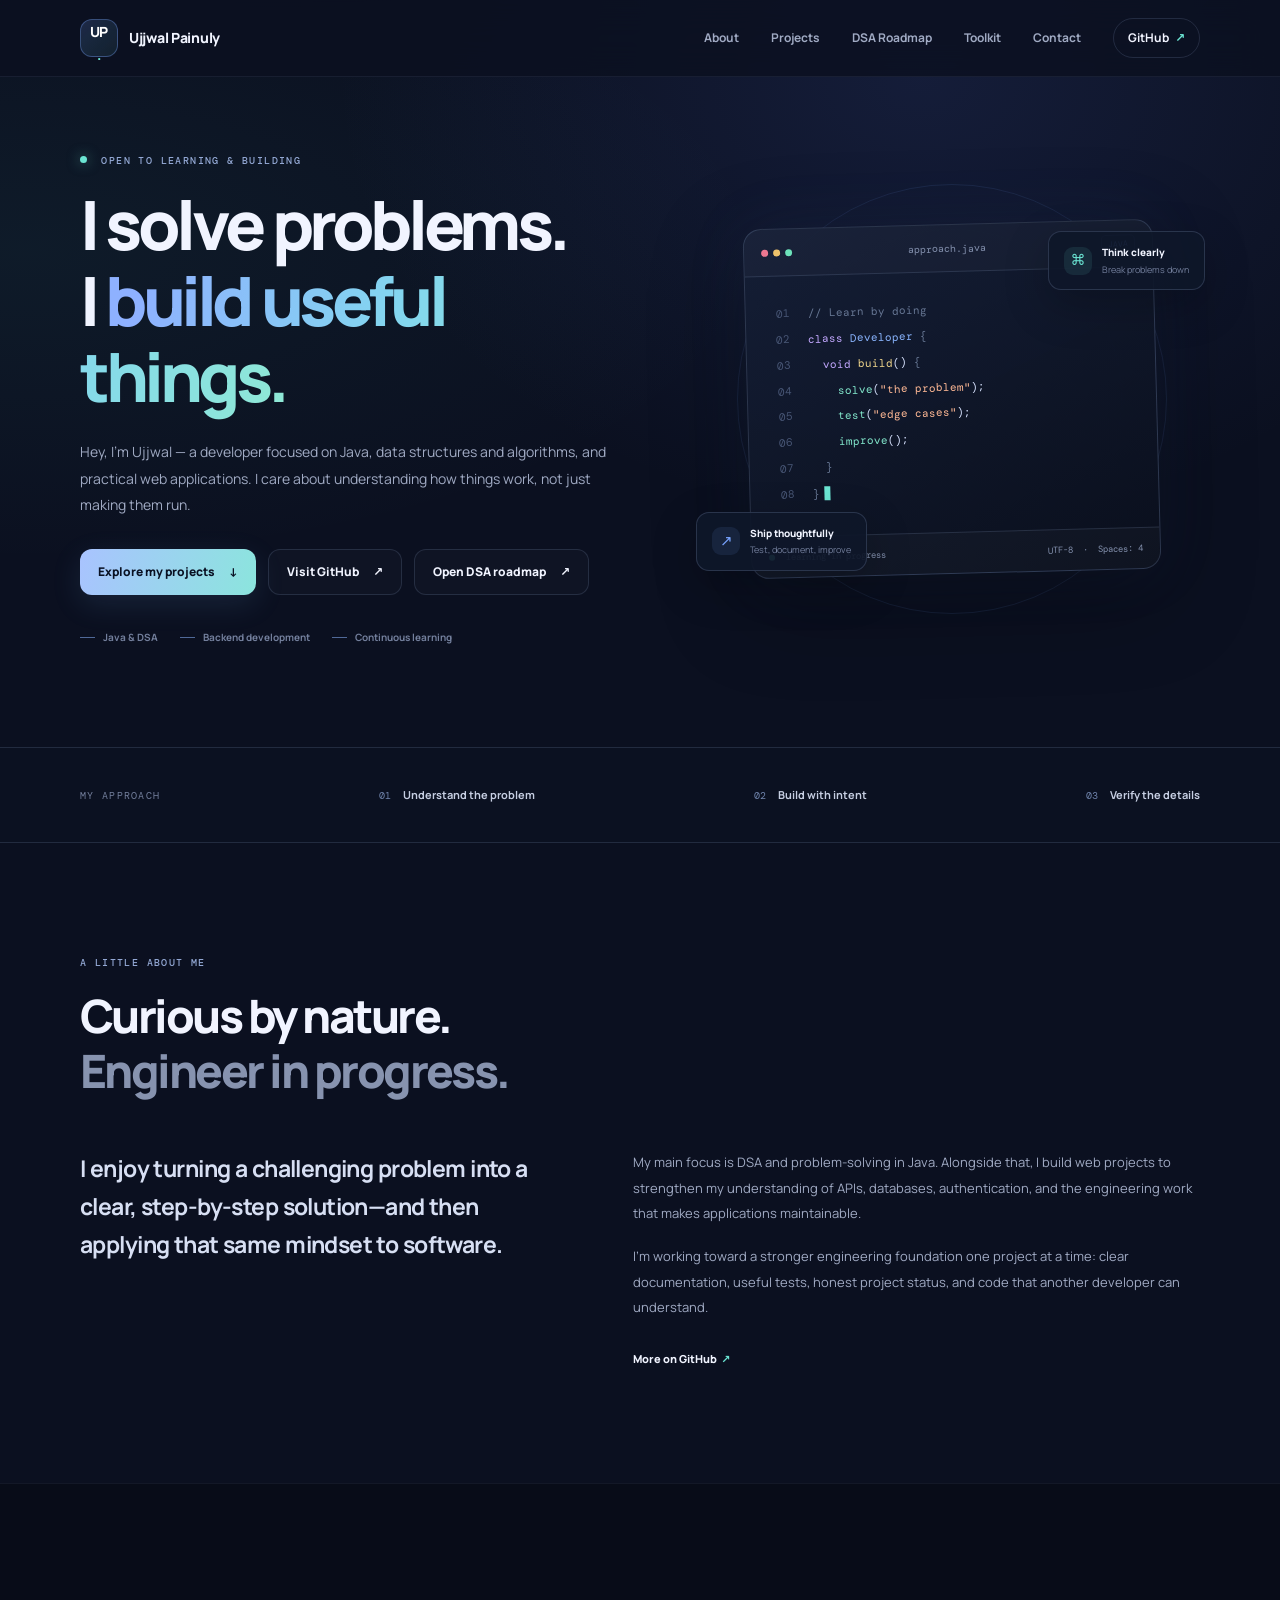
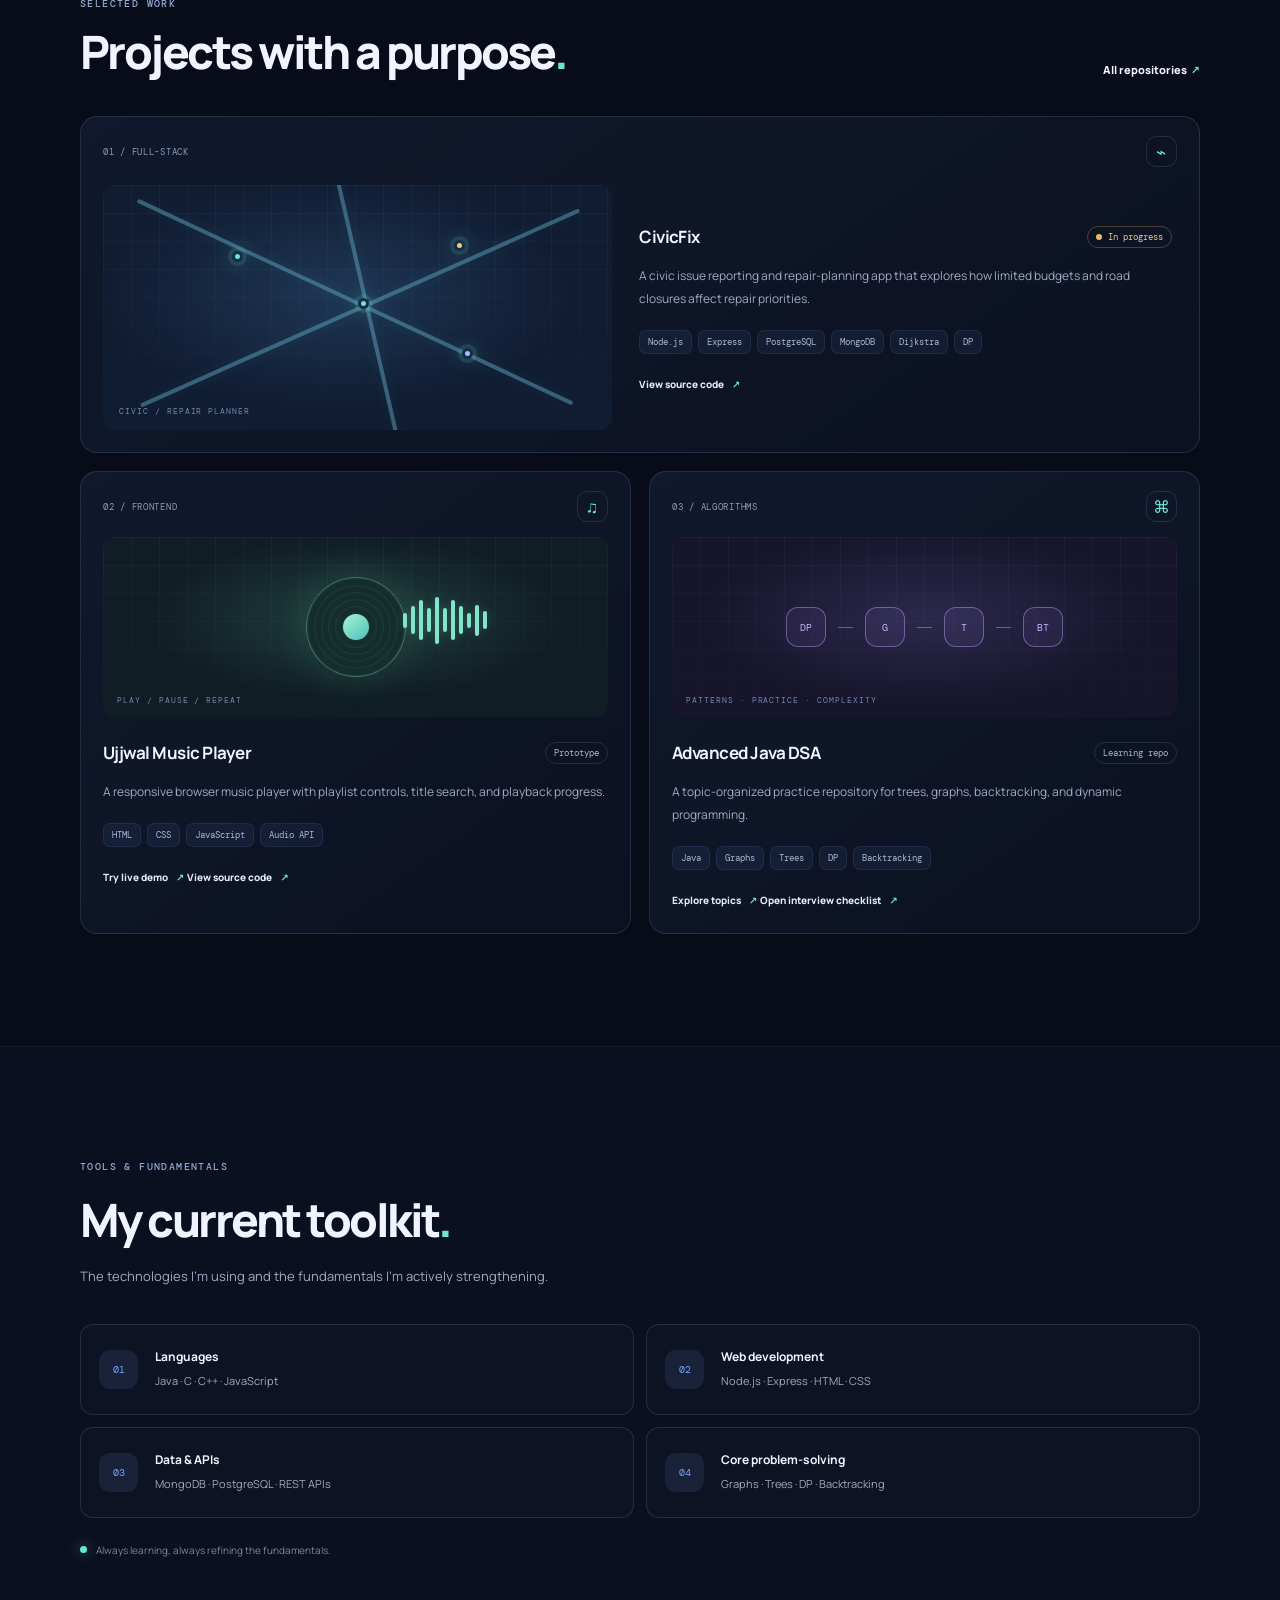
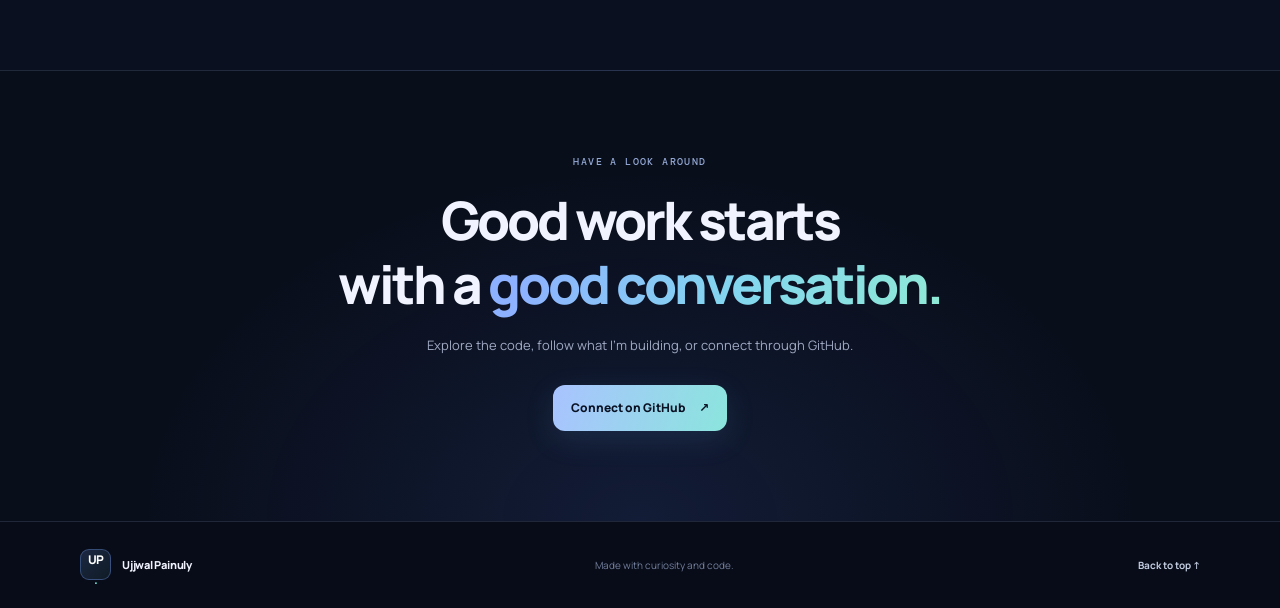
==== commit be52760f: "Add music player live demo link to portfolio" ====
--- a/portfolio/index.html
+++ b/portfolio/index.html
@@ -140,6 +140,7 @@
               <div class="project-heading"><h3>Ujjwal Music Player</h3><span class="status-tag">Prototype</span></div>
               <p>A responsive browser music player with playlist controls, title search, and playback progress.</p>
               <div class="tags"><span>HTML</span><span>CSS</span><span>JavaScript</span><span>Audio API</span></div>
+              <a class="project-link" href="https://ayushpainuly1234-ui.github.io/ujjwal-music-player/" target="_blank" rel="noreferrer">Try live demo <span aria-hidden="true">↗</span></a>
               <a class="project-link" href="https://github.com/ayushpainuly1234-ui/ujjwal-music-player" target="_blank" rel="noreferrer">View source code <span aria-hidden="true">↗</span></a>
             </div>
           </article>
--- a/portfolio/styles.css
+++ b/portfolio/styles.css
@@ -222,3 +222,50 @@
 @media (prefers-reduced-motion: reduce) {
   *, *::before, *::after { scroll-behavior: auto !important; animation-duration: .01ms !important; animation-iteration-count: 1 !important; transition-duration: .01ms !important; }
 }
+
+
+/* DSA roadmap page */
+.roadmap-page { padding-top: 72px; padding-bottom: 100px; }
+.roadmap-hero { max-width: 800px; padding-bottom: 40px; }
+.roadmap-hero h1 { margin: 0; font-size: clamp(42px, 6vw, 68px); line-height: 1.1; letter-spacing: -.065em; }
+.roadmap-intro { max-width: 720px; margin: 22px 0 0; color: var(--muted); font-size: 14px; line-height: 1.9; }
+.roadmap-actions { display: flex; flex-wrap: wrap; gap: 12px; margin-top: 27px; }
+.roadmap-controls { position: sticky; top: 76px; z-index: 10; padding: 18px; margin: 12px 0 22px; border: 1px solid var(--line); border-radius: 16px; background: rgba(11,16,32,.96); backdrop-filter: blur(16px); box-shadow: 0 15px 45px rgba(0,0,0,.18); }
+.roadmap-search-label { display: block; margin-bottom: 8px; font-size: 11px; font-weight: 800; color: #dce5fb; }
+.roadmap-search { width: 100%; min-height: 44px; padding: 0 14px; border: 1px solid rgba(151,169,210,.25); border-radius: 10px; outline: none; background: #0d1425; color: var(--text); font: 12px var(--font); }
+.roadmap-search:focus { border-color: var(--cyan); box-shadow: 0 0 0 3px rgba(107,229,211,.1); }
+.roadmap-progress-row { display: flex; justify-content: space-between; align-items: center; gap: 12px; margin-top: 14px; color: #dce5fb; font-size: 11px; font-weight: 800; }
+.roadmap-progress-note { color: var(--soft); font-size: 10px; font-weight: 500; }
+.reset-progress { border: 1px solid var(--line); border-radius: 8px; background: transparent; padding: 7px 10px; color: var(--muted); font: 10px var(--font); cursor: pointer; }
+.reset-progress:hover { border-color: rgba(255,150,150,.45); color: #ffc0c0; }
+.roadmap-progress-track { width: 100%; height: 5px; margin-top: 10px; overflow: hidden; border-radius: 999px; background: #1c2940; }
+.roadmap-progress-track span { display: block; width: 0; height: 100%; border-radius: inherit; background: linear-gradient(90deg, var(--blue), var(--cyan)); transition: width .2s ease; }
+.roadmap-filters { display: flex; flex-wrap: wrap; gap: 7px; margin-top: 14px; }
+.roadmap-filter { padding: 7px 11px; border: 1px solid var(--line); border-radius: 999px; color: var(--muted); background: transparent; font: 10px var(--font); cursor: pointer; }
+.roadmap-filter:hover, .roadmap-filter.is-active { color: var(--text); border-color: rgba(107,229,211,.45); background: rgba(107,229,211,.08); }
+.roadmap-sections { display: grid; gap: 10px; }
+.roadmap-category { min-width: 0; border: 1px solid var(--line); border-radius: 14px; overflow: hidden; background: linear-gradient(145deg, rgba(18,27,48,.78), rgba(12,18,33,.9)); }
+.roadmap-category[hidden], .roadmap-task[hidden] { display: none !important; }
+.roadmap-category summary { display: flex; justify-content: space-between; align-items: center; gap: 16px; padding: 18px 20px; cursor: pointer; list-style: none; }
+.roadmap-category summary::-webkit-details-marker { display: none; }
+.roadmap-category summary::after { content: "+"; color: var(--cyan); font-size: 20px; font-weight: 400; }
+.roadmap-category[open] summary::after { content: "−"; }
+.category-title { font-size: 13px; font-weight: 800; }
+.category-meta { display: flex; gap: 12px; align-items: center; margin-left: auto; color: var(--soft); font: 9px var(--mono); white-space: nowrap; }
+.category-progress { color: var(--cyan); }
+.roadmap-list { display: grid; grid-template-columns: repeat(2, minmax(0, 1fr)); gap: 1px; padding: 0 13px 14px; }
+.roadmap-task { display: flex; align-items: flex-start; gap: 10px; padding: 10px 8px; border-radius: 8px; color: #c2cce0; font-size: 11px; line-height: 1.6; cursor: pointer; }
+.roadmap-task:hover { background: rgba(120,164,255,.055); }
+.roadmap-task input { flex: 0 0 auto; width: 15px; height: 15px; margin: 2px 0 0; accent-color: #6be5d3; cursor: pointer; }
+.roadmap-task input:checked + span { color: #73829f; text-decoration: line-through; text-decoration-color: rgba(107,229,211,.55); }
+.roadmap-footnote { margin: 22px 0 0; color: var(--soft); font-size: 10px; line-height: 1.8; }
+@media (max-width: 620px) {
+  .roadmap-page { padding-top: 48px; padding-bottom: 70px; }
+  .roadmap-controls { top: 68px; padding: 13px; margin-inline: -2px; }
+  .roadmap-progress-row { align-items: flex-start; }
+  .roadmap-progress-note { display: block; margin-top: 3px; }
+  .roadmap-list { grid-template-columns: 1fr; padding-inline: 9px; }
+  .roadmap-category summary { padding: 16px 13px; gap: 8px; }
+  .category-title { font-size: 11px; }
+  .category-meta { gap: 6px; font-size: 8px; }
+}
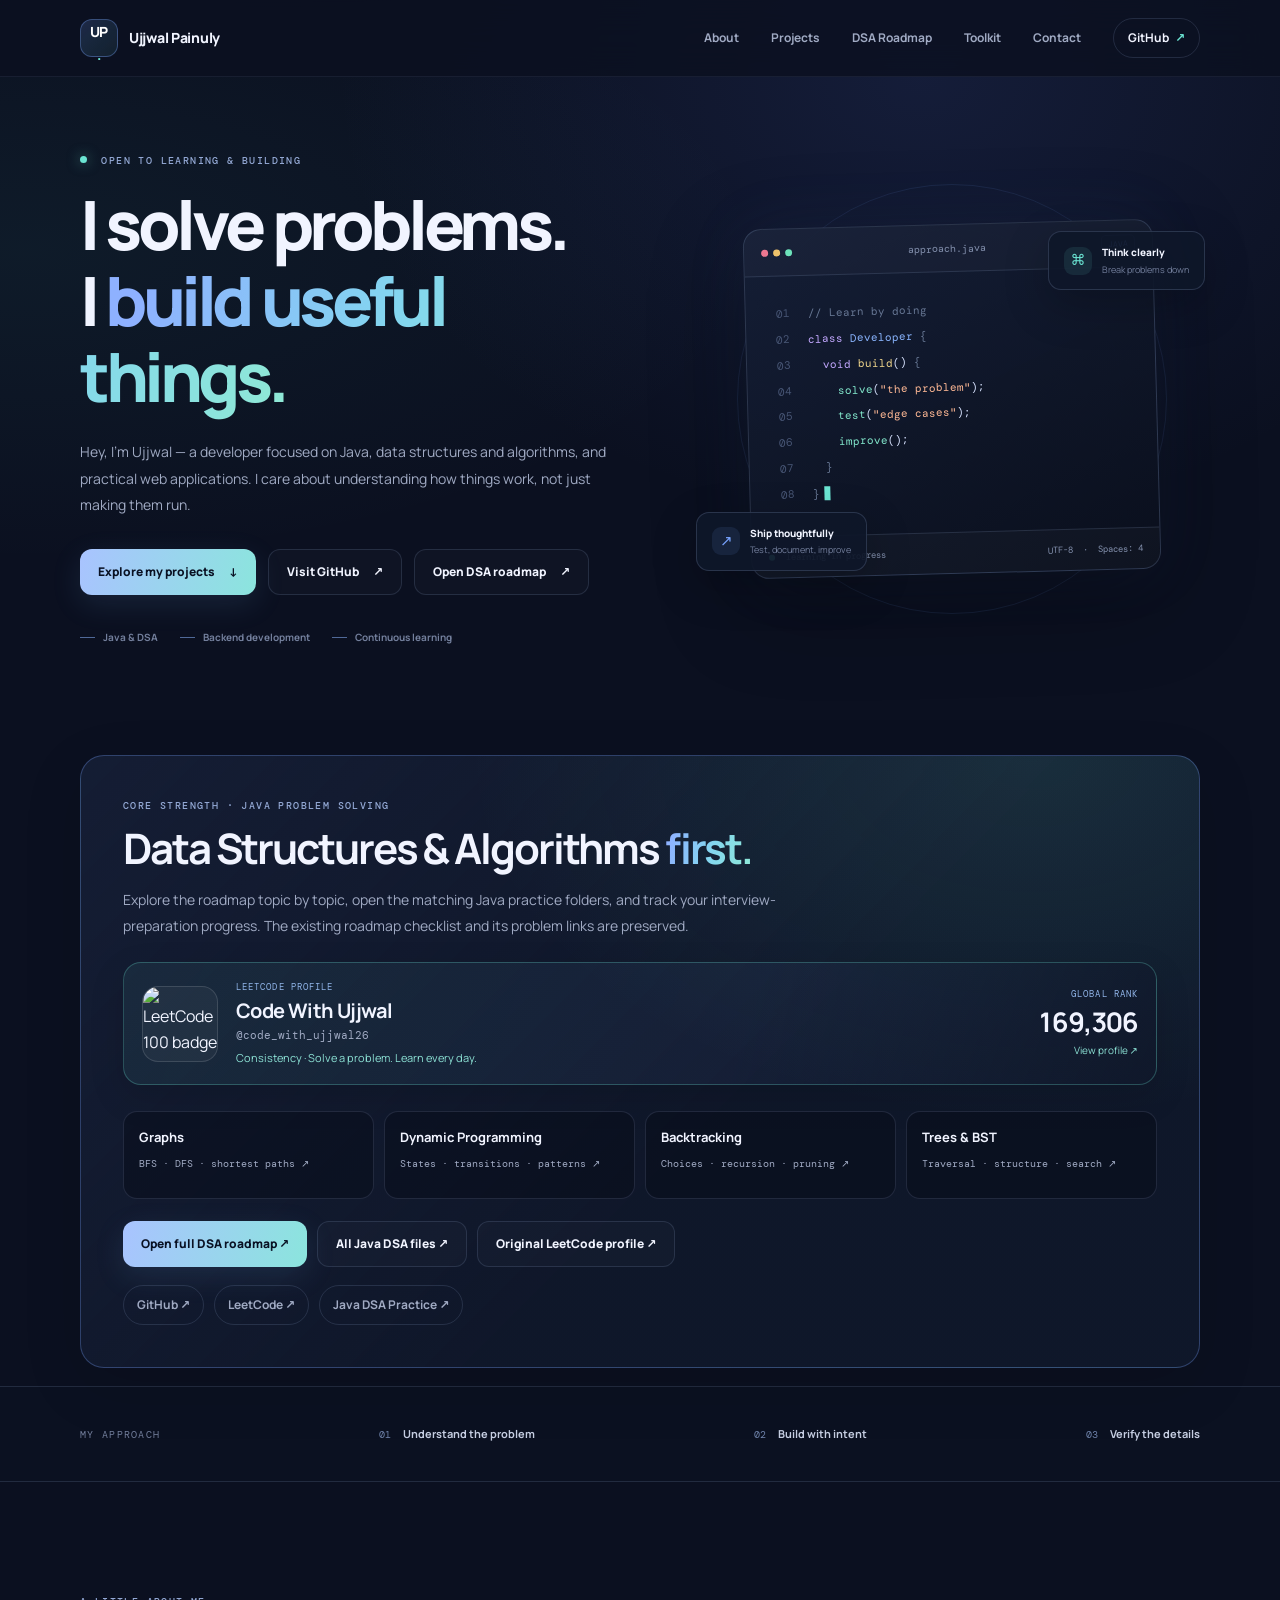
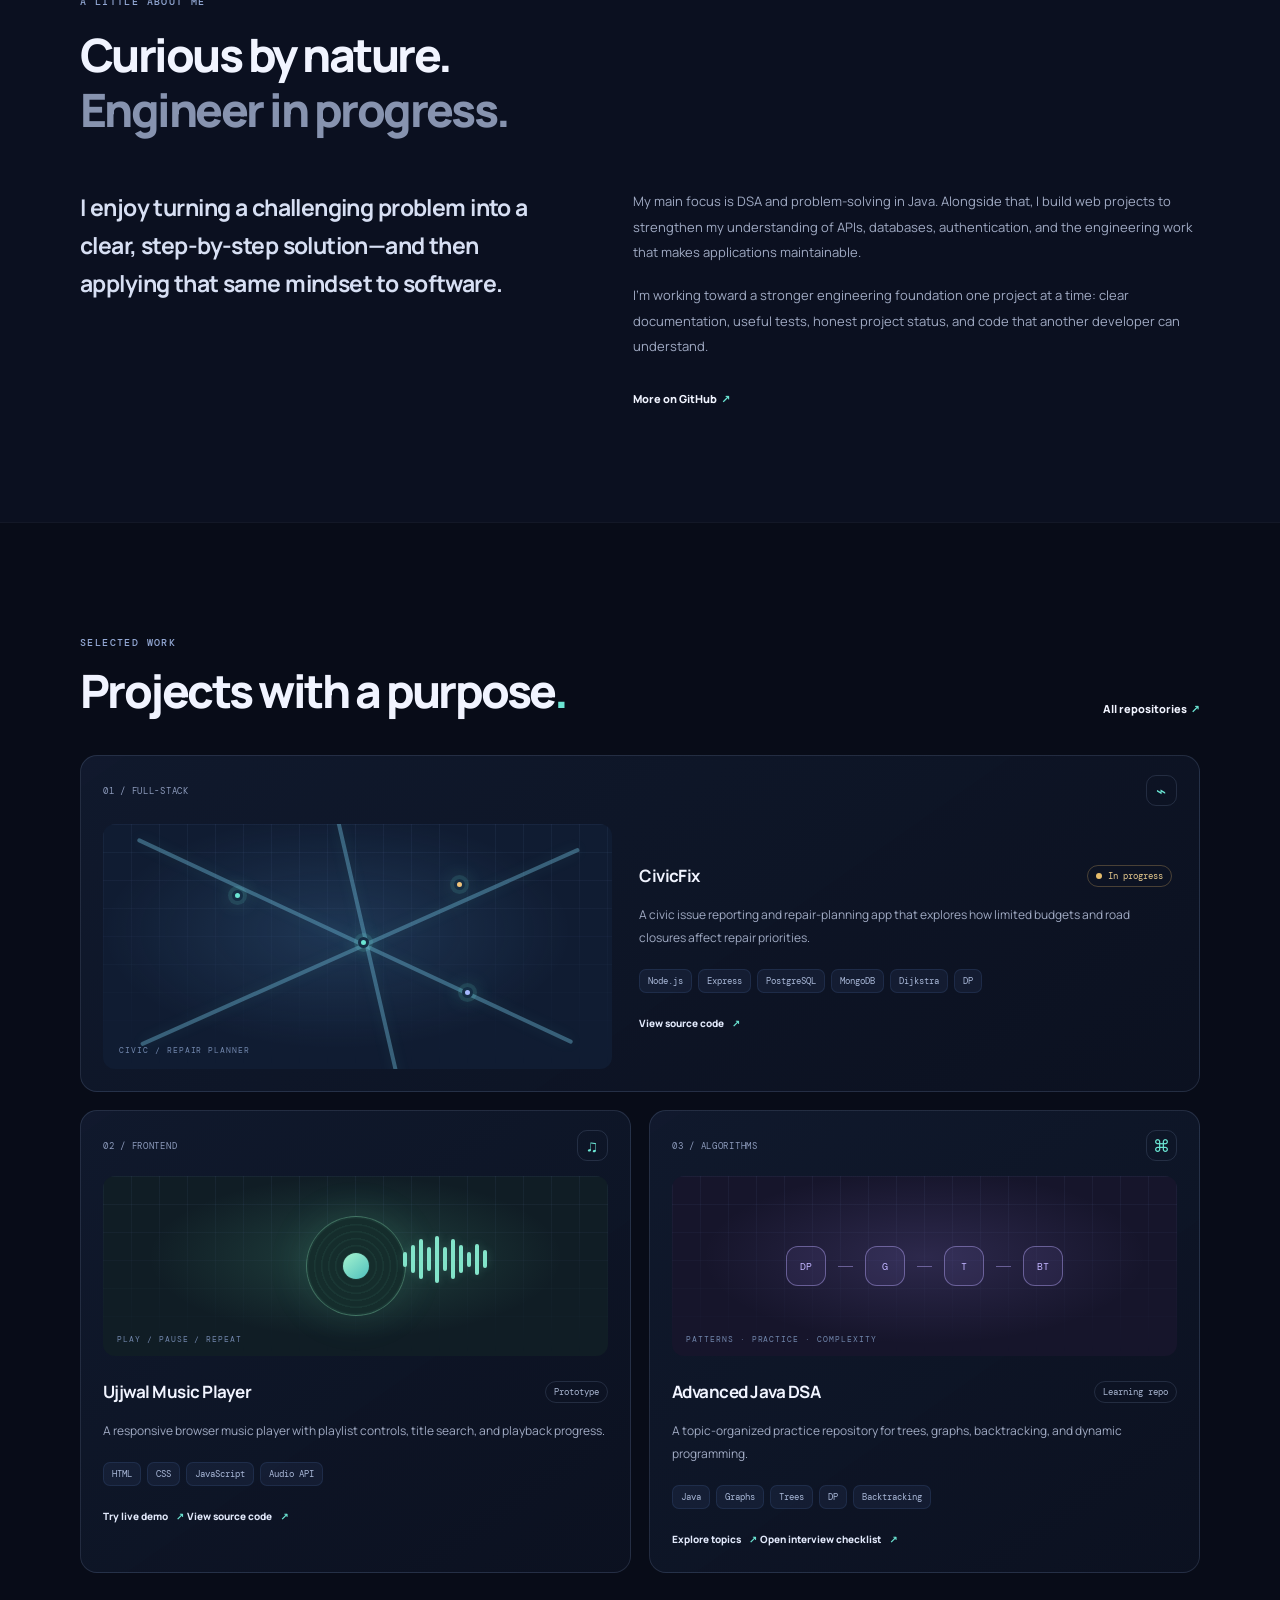
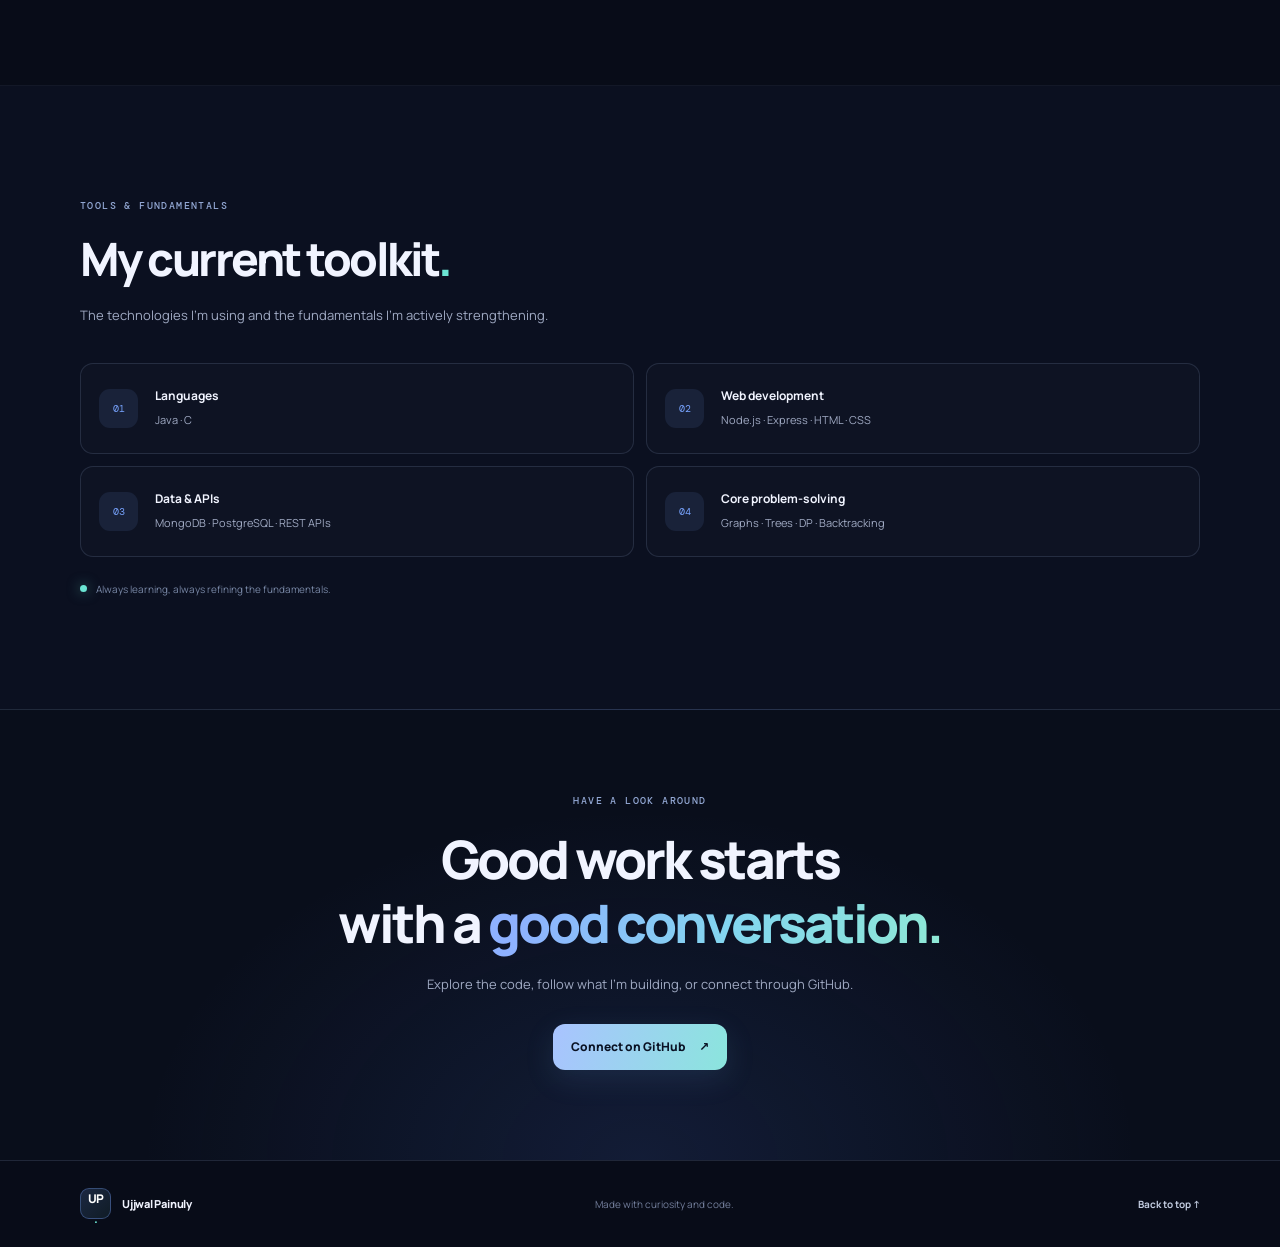
==== commit cd89ecbf: "Load portfolio polish styles before rendering" ====
--- a/portfolio/index.html
+++ b/portfolio/index.html
@@ -10,6 +10,7 @@
   <link rel="preconnect" href="https://fonts.gstatic.com" crossorigin>
   <link href="https://fonts.googleapis.com/css2?family=DM+Mono:wght@400;500&family=Manrope:wght@400;500;600;700;800&display=swap" rel="stylesheet">
   <link rel="stylesheet" href="styles.css">
+  <link rel="stylesheet" href="polish.css">
   <script src="script.js" defer></script>
 </head>
 <body>
--- a/portfolio/styles.css
+++ b/portfolio/styles.css
@@ -269,3 +269,66 @@
   .category-title { font-size: 11px; }
   .category-meta { gap: 6px; font-size: 8px; }
 }
+
+
+/* DSA roadmap refresh: compact, clickable problem rows */
+.roadmap-controls {
+  position: sticky;
+  top: 76px;
+  z-index: 10;
+  padding: 18px clamp(16px, 2.5vw, 28px);
+  margin: 22px 0 30px;
+  border: 1px solid rgba(151,169,210,.17);
+  border-radius: 20px;
+  background: rgba(11,16,32,.94);
+  box-shadow: 0 18px 48px rgba(0,0,0,.18);
+  backdrop-filter: blur(18px);
+}
+.roadmap-search {
+  width: 100%;
+  min-height: 52px;
+  padding: 0 17px;
+  border: 1px solid rgba(151,169,210,.22);
+  border-radius: 13px;
+  background: #0b1325;
+  color: var(--text);
+  outline: none;
+  transition: border-color .18s ease, box-shadow .18s ease;
+}
+.roadmap-search:focus { border-color: var(--blue); box-shadow: 0 0 0 3px rgba(120,164,255,.12); }
+.roadmap-progress-track { overflow: hidden; height: 7px; border-radius: 999px; background: rgba(151,169,210,.13); }
+.roadmap-progress-track > span { display:block; height:100%; border-radius:inherit; background:linear-gradient(90deg,var(--blue),var(--cyan)); transition:width .25s ease; }
+.roadmap-filters { display:flex; flex-wrap:wrap; gap:8px; margin-top:16px; }
+.roadmap-filter { padding:8px 13px; border:1px solid var(--line); border-radius:999px; background:transparent; color:var(--muted); font-size:11px; font-weight:800; cursor:pointer; }
+.roadmap-filter:hover,.roadmap-filter.is-active { color:#0a1222; border-color:transparent; background:linear-gradient(100deg,#a9c3ff,#8be5dd); }
+.roadmap-category { margin:0 0 15px; border:1px solid var(--line); border-radius:17px; overflow:hidden; background:rgba(16,24,43,.66); }
+.roadmap-category > summary { display:flex; align-items:center; justify-content:space-between; gap:16px; padding:17px 20px; cursor:pointer; list-style:none; }
+.roadmap-category > summary::-webkit-details-marker { display:none; }
+.roadmap-category > summary::after { content:"＋"; color:var(--cyan); font-size:18px; }
+.roadmap-category[open] > summary::after { content:"−"; }
+.roadmap-category > summary:hover { background:rgba(120,164,255,.045); }
+.roadmap-list { display:grid; grid-template-columns:repeat(2,minmax(0,1fr)); gap:8px; padding:0 12px 14px; }
+.roadmap-task { display:flex; align-items:center; gap:10px; min-width:0; padding:0 10px; border:1px solid rgba(151,169,210,.1); border-radius:11px; background:rgba(7,12,24,.36); transition:border-color .18s ease,background .18s ease,transform .18s ease; }
+.roadmap-task:hover { border-color:rgba(120,164,255,.42); background:rgba(120,164,255,.055); transform:translateY(-1px); }
+.roadmap-task:has(input:checked) { border-color:rgba(107,229,211,.25); background:rgba(107,229,211,.045); }
+.roadmap-task input { flex:0 0 auto; accent-color:#6be5d3; width:16px; height:16px; cursor:pointer; }
+.task-link { display:flex; align-items:center; justify-content:space-between; gap:12px; flex:1; min-width:0; padding:11px 0; color:var(--text); text-decoration:none; }
+.task-title { min-width:0; font-size:12px; line-height:1.55; overflow-wrap:anywhere; }
+.task-open { flex:0 0 auto; color:var(--cyan); font-family:var(--mono); font-size:9px; opacity:.68; white-space:nowrap; }
+.task-link:hover .task-title { color:#bcd0ff; }
+.task-link:hover .task-open { opacity:1; }
+.task-link:focus-visible { outline:2px solid var(--cyan); outline-offset:3px; border-radius:5px; }
+.roadmap-task:has(input:checked) .task-title { color:var(--muted); text-decoration:line-through; text-decoration-color:rgba(107,229,211,.6); }
+.roadmap-progress-row { display:flex; align-items:center; justify-content:space-between; gap:14px; margin:16px 0 10px; font-size:12px; }
+.roadmap-progress-note { color:var(--soft); }
+.reset-progress { border:0; background:transparent; color:var(--muted); font-size:11px; cursor:pointer; }
+.reset-progress:hover { color:#ff9eaa; }
+@media (max-width:720px) {
+  .wrap { width:min(100% - 28px,1120px); }
+  .roadmap-controls { top:64px; padding:14px; border-radius:15px; margin:16px 0 20px; }
+  .roadmap-list { grid-template-columns:1fr; padding-inline:9px; }
+  .roadmap-category > summary { padding:14px; }
+  .category-meta { display:flex; flex-wrap:wrap; justify-content:flex-end; gap:8px; }
+  .task-title { font-size:12px; }
+  .task-open { font-size:9px; }
+}
--- a/portfolio/polish.css
+++ b/portfolio/polish.css
@@ -0,0 +1,40 @@
+/* Lightweight visual polish — keeps the existing design and roadmap content intact. */
+:root { scroll-behavior: smooth; }
+html { scroll-behavior: smooth; scroll-padding-top: 92px; }
+body { text-rendering: optimizeLegibility; }
+.site-header { transition: background-color .22s ease, border-color .22s ease; }
+.nav-links a, .text-link, .project-link, .tag, .button, .project-card, .toolkit-card { transition: color .2s ease, border-color .2s ease, background-color .2s ease, transform .2s ease, box-shadow .2s ease; }
+a:focus-visible, button:focus-visible, input:focus-visible, summary:focus-visible { outline: 2px solid var(--cyan, #6be5d3); outline-offset: 4px; }
+.project-card:hover { transform: translateY(-4px); border-color: rgba(120,164,255,.38); }
+.toolkit-card:hover { transform: translateY(-2px); border-color: rgba(107,229,211,.35); }
+.dsa-highlight { position: relative; overflow: hidden; margin-top: 8px; margin-bottom: 18px; padding: clamp(24px, 4vw, 42px); border: 1px solid rgba(120,164,255,.3); border-radius: 24px; background: radial-gradient(ellipse at 85% 0%, rgba(107,229,211,.11), transparent 42%), linear-gradient(135deg, rgba(120,164,255,.09), rgba(16,24,43,.92) 58%); box-shadow: 0 18px 60px rgba(0,0,0,.12); }
+.dsa-highlight .eyebrow { margin-bottom: 10px; }
+.dsa-highlight h2 { margin: 0; font-size: clamp(27px, 4vw, 42px); line-height: 1.2; letter-spacing: -.05em; }
+.dsa-highlight .dsa-lede { max-width: 720px; color: var(--muted, #a0aac3); font-size: 14px; line-height: 1.8; }
+.dsa-topic-grid { display: grid; grid-template-columns: repeat(4, minmax(0,1fr)); gap: 10px; margin: 22px 0; }
+.dsa-topic { display: flex; flex-direction: column; gap: 7px; min-height: 88px; padding: 15px; border: 1px solid rgba(151,169,210,.16); border-radius: 14px; background: rgba(8,12,24,.48); }
+.dsa-topic strong { font-size: 13px; color: var(--text, #f1f4ff); }
+.dsa-topic span { font: 10px/1.5 var(--mono, monospace); color: var(--muted, #a0aac3); }
+.dsa-topic:hover { transform: translateY(-2px); border-color: rgba(107,229,211,.48); background: rgba(107,229,211,.06); }
+.dsa-actions { display: flex; flex-wrap: wrap; gap: 10px; }
+.profile-links { display: flex; flex-wrap: wrap; gap: 10px; margin-top: 18px; }
+.profile-links a { display: inline-flex; align-items: center; gap: 7px; padding: 9px 13px; border: 1px solid var(--line, rgba(151,169,210,.17)); border-radius: 999px; color: var(--muted, #a0aac3); font-size: 12px; font-weight: 700; }
+.profile-links a:hover { color: var(--text, #f1f4ff); border-color: rgba(107,229,211,.4); }
+@media (max-width: 760px) { .dsa-topic-grid { grid-template-columns: repeat(2, minmax(0,1fr)); } .dsa-highlight { border-radius: 18px; } }
+@media (max-width: 420px) { .dsa-topic-grid { grid-template-columns: 1fr 1fr; gap: 8px; } .dsa-topic { padding: 12px; } }
+@media (prefers-reduced-motion: reduce) { *, *::before, *::after { scroll-behavior: auto !important; animation-duration: .01ms !important; animation-iteration-count: 1 !important; transition-duration: .01ms !important; } }
+
+/* LeetCode profile feature */
+.leetcode-profile-card { display: grid; grid-template-columns: 76px minmax(0,1fr) auto; align-items: center; gap: 18px; margin: 24px 0 26px; padding: 18px; border: 1px solid rgba(107,229,211,.27); border-radius: 18px; background: linear-gradient(110deg, rgba(107,229,211,.075), rgba(120,164,255,.06) 60%, rgba(16,24,43,.7)); box-shadow: 0 12px 36px rgba(0,0,0,.12); }
+.leetcode-profile-card:hover { transform: translateY(-2px); border-color: rgba(107,229,211,.5); box-shadow: 0 16px 42px rgba(0,0,0,.2); }
+.leetcode-badge-wrap { display: grid; place-items: center; width: 76px; height: 76px; overflow: hidden; border: 1px solid rgba(255,255,255,.13); border-radius: 16px; background: rgba(255,255,255,.04); }
+.leetcode-badge-wrap img { display: block; width: 100%; height: 100%; object-fit: contain; }
+.leetcode-profile-copy { display: flex; min-width: 0; flex-direction: column; align-items: flex-start; gap: 3px; }
+.leetcode-kicker, .leetcode-rank > span { color: #91b5e9; font: 9px/1.5 var(--mono, monospace); letter-spacing: .12em; }
+.leetcode-profile-copy strong { color: var(--text, #f1f4ff); font-size: clamp(16px, 2vw, 20px); line-height: 1.35; letter-spacing: -.03em; }
+.leetcode-handle { color: var(--muted, #a0aac3); font: 11px/1.5 var(--mono, monospace); }
+.leetcode-motto { margin-top: 3px; color: #8de3d6; font-size: 11px; line-height: 1.5; }
+.leetcode-rank { display: flex; flex-direction: column; align-items: flex-end; gap: 4px; text-align: right; white-space: nowrap; }
+.leetcode-rank strong { font-size: clamp(20px, 3vw, 27px); line-height: 1.2; letter-spacing: -.045em; color: var(--text, #f1f4ff); font-variant-numeric: tabular-nums; }
+.leetcode-rank small { color: #8de3d6; font-size: 10px; }
+@media (max-width: 620px) { .leetcode-profile-card { grid-template-columns: 58px minmax(0,1fr); gap: 12px; padding: 13px; } .leetcode-badge-wrap { width: 58px; height: 58px; border-radius: 12px; } .leetcode-rank { grid-column: 2; align-items: flex-start; text-align: left; } .leetcode-motto { font-size: 10px; } }
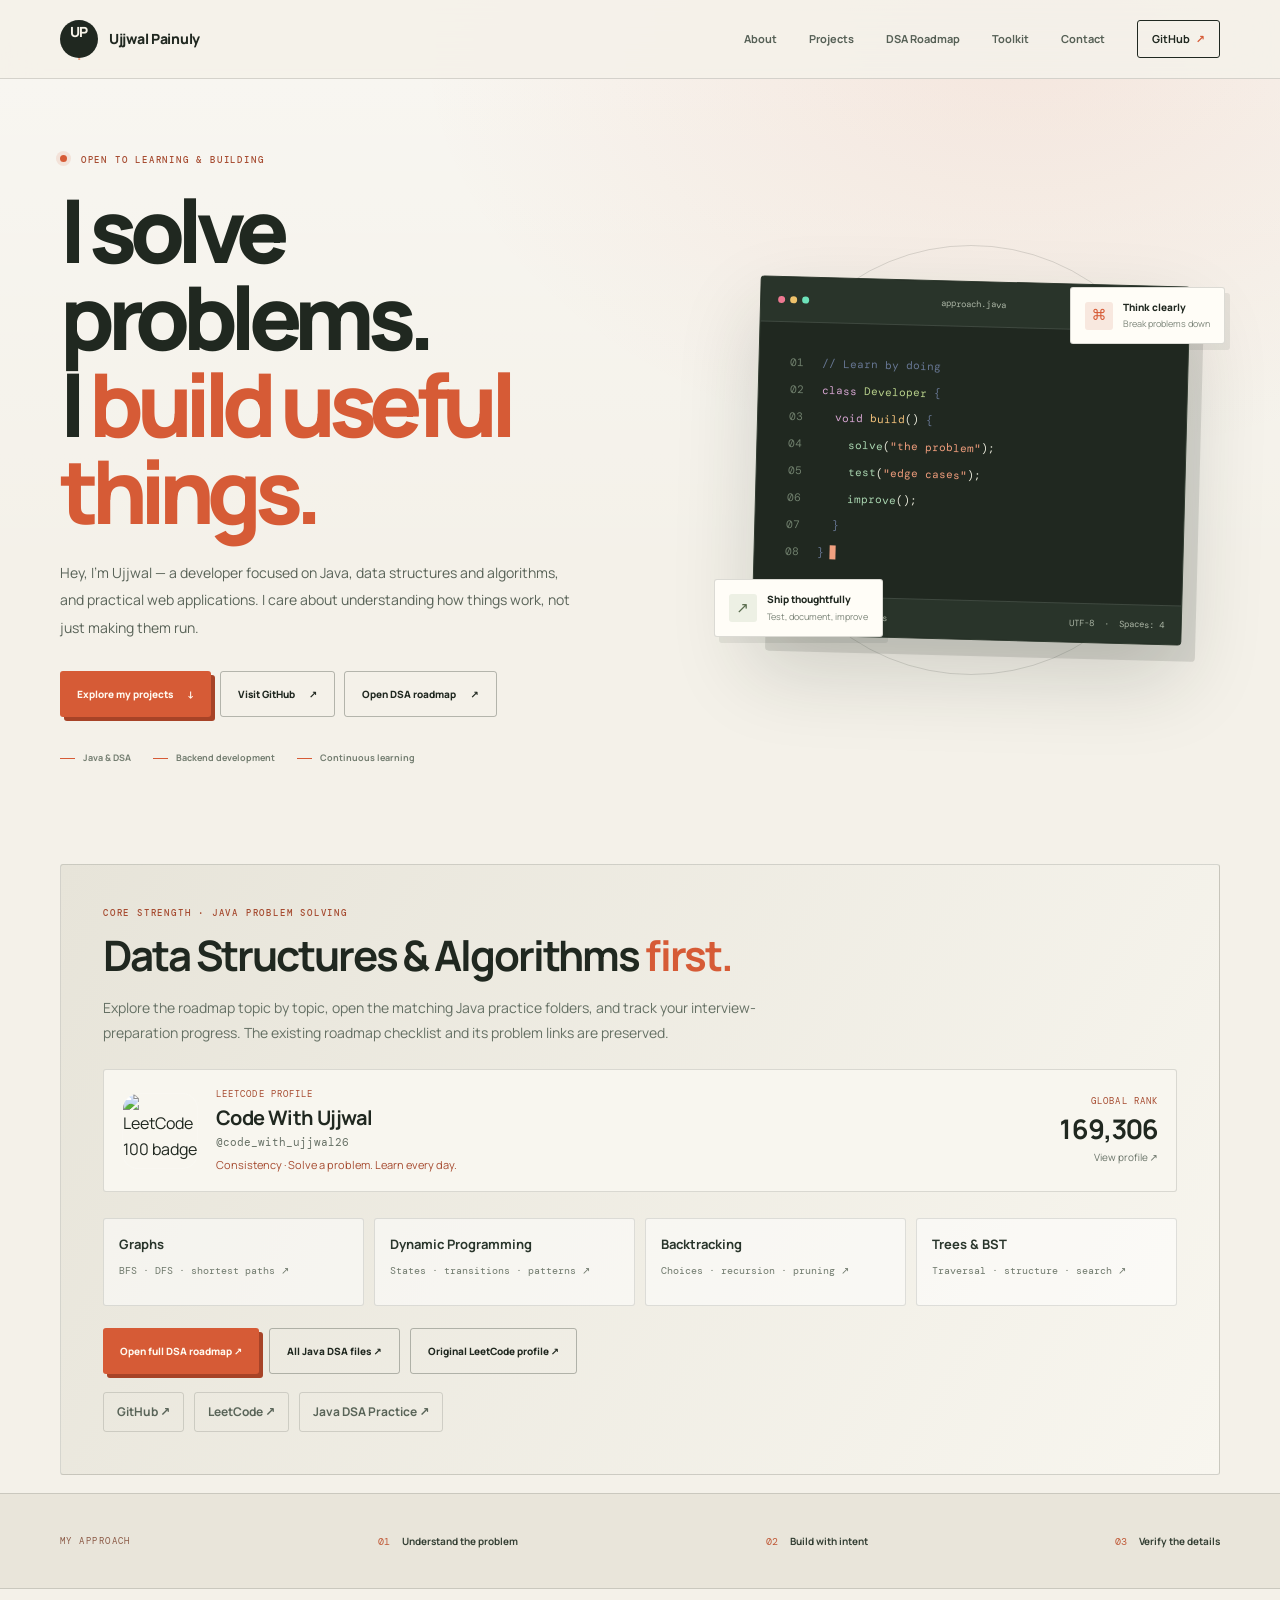
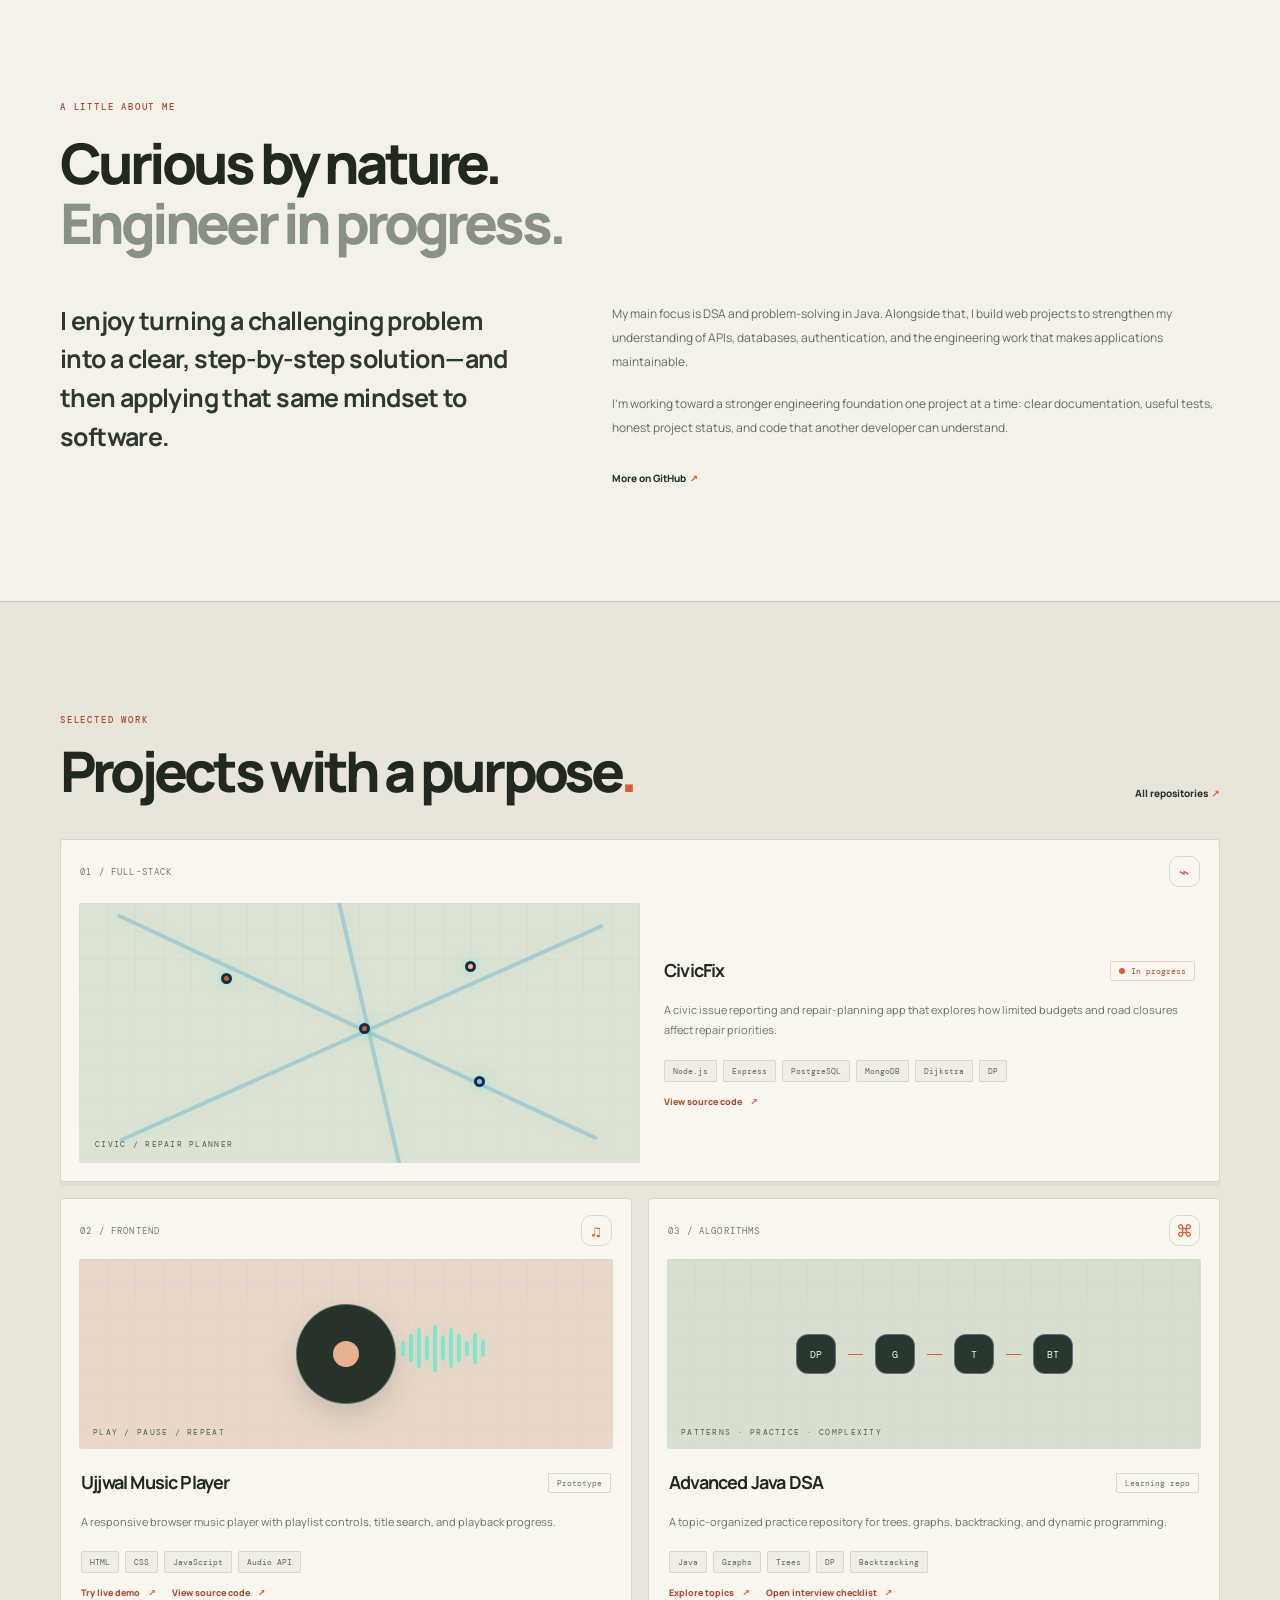
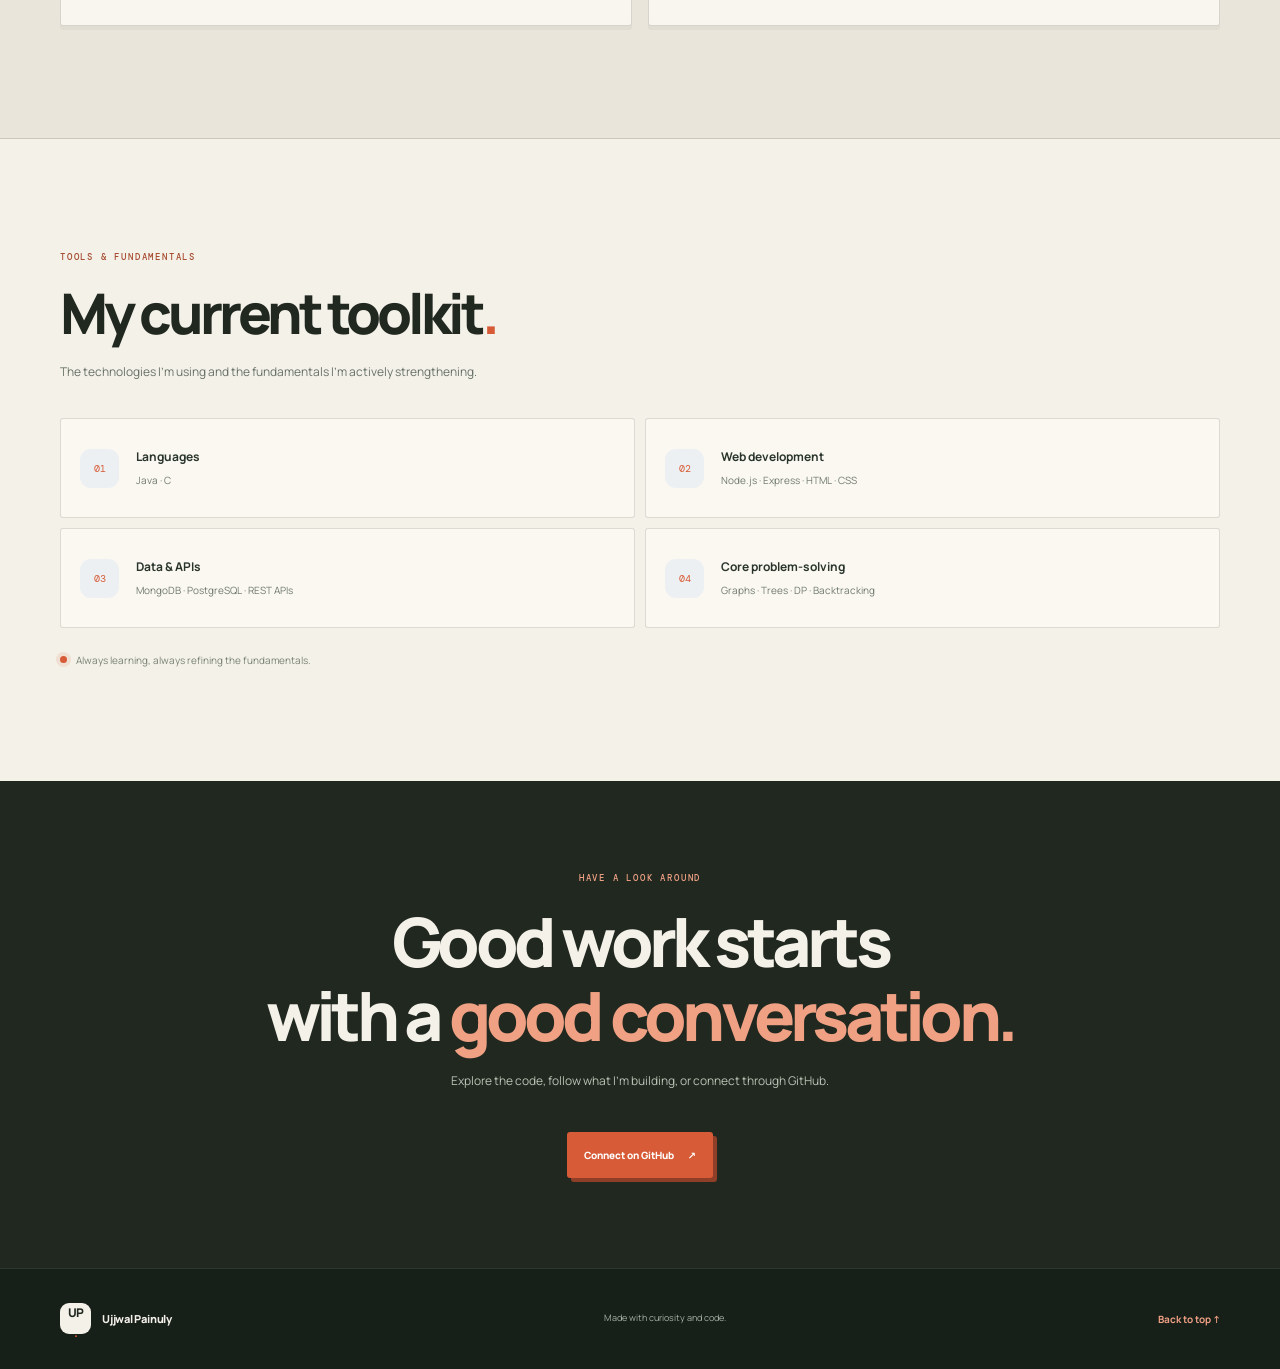
==== commit dcfb1eff: "Apply new editorial design to main portfolio homepage" ====
--- a/portfolio/index.html
+++ b/portfolio/index.html
@@ -3,7 +3,7 @@
 <head>
   <meta charset="utf-8">
   <meta name="viewport" content="width=device-width, initial-scale=1">
-  <meta name="theme-color" content="#0b1020">
+  <meta name="theme-color" content="#f4f1e9">
   <meta name="description" content="Ujjwal Painuly — software development, Java DSA, and practical projects.">
   <title>Ujjwal Painuly — Developer Portfolio</title>
   <link rel="preconnect" href="https://fonts.googleapis.com">
@@ -11,6 +11,7 @@
   <link href="https://fonts.googleapis.com/css2?family=DM+Mono:wght@400;500&family=Manrope:wght@400;500;600;700;800&display=swap" rel="stylesheet">
   <link rel="stylesheet" href="styles.css">
   <link rel="stylesheet" href="polish.css">
+  <link rel="stylesheet" href="home-redesign.css">
   <script src="script.js" defer></script>
 </head>
 <body>
--- a/portfolio/home-redesign.css
+++ b/portfolio/home-redesign.css
@@ -0,0 +1,15 @@
+/* Distinct editorial redesign for the portfolio homepage */
+:root{--bg:#f4f1e9;--bg-deep:#eae6dc;--panel:#fffdf7;--panel-2:#ece8de;--line:rgba(28,36,29,.15);--text:#202820;--muted:#586257;--soft:#778074;--blue:#d65b36;--cyan:#d65b36;--purple:#7b8061;--font:"Manrope",ui-sans-serif,system-ui,sans-serif;--mono:"DM Mono",ui-monospace,monospace}
+html{scroll-behavior:smooth;scroll-padding-top:90px}body{background:var(--bg);color:var(--text)}body::before{height:760px;background:radial-gradient(ellipse at 80% 5%,rgba(214,91,54,.10),transparent 42%),linear-gradient(180deg,rgba(255,255,255,.42),transparent 76%)}.wrap{width:min(1160px,calc(100% - 64px))}
+.site-header{background:rgba(244,241,233,.91);border-bottom:1px solid var(--line);backdrop-filter:blur(18px)}.nav{min-height:78px}.brand-mark{border:0;border-radius:50%;background:#202820;color:#f8f4e9}.brand-mark span{color:#f1a080}.nav-links{color:#566056;font-size:11px}.nav-links>a:not(.nav-github):hover,.back-top:hover{color:var(--blue)}.nav-github{border:1px solid var(--text);border-radius:3px;color:var(--text)}.nav-github span,.text-link span{color:var(--blue)}.menu-toggle{border:1px solid var(--line);border-radius:3px;background:transparent;color:var(--text)}
+.hero{grid-template-columns:1.08fr .92fr;gap:clamp(32px,6vw,90px);min-height:690px;padding-top:75px;padding-bottom:90px}.hero-copy{position:relative;z-index:2}.eyebrow{color:#a64b30;font-size:9px;letter-spacing:.2em}.status-dot{background:#d65b36;box-shadow:0 0 0 4px rgba(214,91,54,.12)}.hero h1{max-width:720px;font-size:clamp(48px,7.2vw,88px);line-height:.99;letter-spacing:-.085em}.gradient-text{background:none;color:var(--blue);-webkit-text-fill-color:initial}.hero-lede{max-width:510px;color:#596358;font-size:14px;line-height:1.95}.hero-actions{gap:9px}.button{min-height:46px;padding:0 17px;border-radius:3px;font-size:10px}.button-primary{background:#d65b36;color:#fff9ef;box-shadow:4px 4px 0 #a74327}.button-primary:hover{background:#bd4c2c;transform:translate(-1px,-1px);box-shadow:6px 6px 0 #a74327}.button-secondary{border:1px solid rgba(32,40,32,.3);background:transparent;color:var(--text)}.button-secondary:hover{border-color:var(--blue);background:rgba(214,91,54,.06)}.hero-meta{color:#737d70;font-size:9px}.meta-line{background:#d65b36}
+.hero-visual{min-height:430px}.orbit{border-color:rgba(32,40,32,.14)}.orbit-two{border-color:rgba(214,91,54,.3)}.code-card{width:min(430px,100%);border:1px solid #303b30;border-radius:4px;background:#202820;box-shadow:14px 16px 0 rgba(32,40,32,.13),0 35px 80px rgba(32,40,32,.17);transform:rotate(1.5deg)}.code-topbar,.code-footer{padding:13px 17px;background:#29342a;color:#aab4a4;font:9px var(--mono);border-color:rgba(255,255,255,.1)}.code-body{padding:27px 15px 30px;color:#e7e7d9;font:clamp(9px,1.05vw,11px)/2.45 var(--mono)}.line-number{color:#71816e}.code-purple{color:#d5a4d0}.code-blue{color:#b8d18b}.code-yellow{color:#f3c27b}.code-green{color:#a9d5b0}.code-orange{color:#ef9d7c}.code-chip{border-color:rgba(214,91,54,.4);color:#f2a084}.cursor{background:#f1a080}.footer-pulse{background:#a9d5b0}.float-label{padding:11px 14px;border:1px solid rgba(32,40,32,.16);border-radius:3px;background:#fffdf7;box-shadow:5px 6px 0 rgba(32,40,32,.08)}.float-label b{font-size:10px}.float-label small{color:#7b8478;font-size:9px}.float-icon{border-radius:3px;color:#d65b36;background:#f8e8df}.float-icon-blue{color:#596b4d;background:#edf0e4}
+.principles{border-color:var(--line);background:#e9e5da}.principles-inner>p{color:#8b5a46;font-size:9px;letter-spacing:.16em}.principles-inner>div{color:#354035;font-size:10px}.principles-inner>div span{color:#c05a38}.section{padding-top:112px;padding-bottom:112px}.section-heading h2,.section-title-row h2,.contact-inner h2{font-size:clamp(34px,4.7vw,56px);line-height:1.08;letter-spacing:-.07em}.muted-heading{color:#899184}.about-grid{grid-template-columns:.85fr 1.15fr;gap:clamp(35px,8vw,120px);margin-top:48px}.about-lede{color:#2d392f;font-size:clamp(18px,2.2vw,25px);line-height:1.55}.about-details p{color:#626d61;font-size:12px;line-height:2}.text-link{color:#29352b;font-size:10px}
+.work-section{background:#e9e5da;border-block:1px solid var(--line)}.section-title-row{align-items:end}.project-grid{grid-template-columns:repeat(2,minmax(0,1fr));gap:16px;margin-top:38px}.project-card{overflow:hidden;border:1px solid rgba(32,40,32,.16);border-radius:3px;background:#f8f6ef;box-shadow:0 4px 0 rgba(32,40,32,.04)}.project-card:hover{transform:translateY(-5px);border-color:rgba(214,91,54,.5);box-shadow:0 12px 28px rgba(32,40,32,.09)}.project-featured{grid-column:1/-1;display:grid;grid-template-columns:1fr 1fr;grid-template-rows:auto 1fr}.project-featured .project-top{grid-column:1/-1}.project-top{padding:16px 19px 0;color:#737d70}.project-number{font:9px var(--mono);letter-spacing:.13em}.project-symbol{color:#d65b36}.project-art{min-height:190px;margin:13px 18px 0;border-radius:2px}.project-featured .project-art{grid-column:1;grid-row:2;min-height:260px;margin:12px 0 18px 18px}.project-featured .project-content{grid-column:2;grid-row:2;padding:20px 24px 24px}.civic-art{background:#dce3d3}.music-art{background:#e9d8c9}.dsa-art{background:#d9dfcf}.art-caption{color:#52604f;font-size:8px;letter-spacing:.16em}.vinyl{background:#27332a;box-shadow:0 12px 28px rgba(32,40,32,.16)}.vinyl>div{background:#e7b08e}.dsa-nodes i{background:#29382d;color:#f4f1e9}.dsa-nodes b{background:#d65b36}.project-content{padding:19px 20px 22px}.project-heading h3{font-size:18px;letter-spacing:-.045em}.status-tag{border:1px solid rgba(32,40,32,.16);border-radius:2px;color:#677363;font-size:8px}.status-progress{color:#a64b30;border-color:rgba(214,91,54,.25)}.status-progress i{background:#d65b36}.project-content>p{color:#687267;font-size:11px;line-height:1.85}.tags{gap:6px}.tags span{padding:5px 8px;border:1px solid rgba(32,40,32,.12);border-radius:2px;background:#efede5;color:#5d685c;font:8px var(--mono)}.project-link{display:inline-flex;margin:13px 13px 0 0;color:#a94c31;font-size:9px;font-weight:800}
+.toolkit-section .section-intro{color:#687267;font-size:12px}.toolkit-grid{grid-template-columns:repeat(2,minmax(0,1fr));gap:10px;margin-top:36px}.toolkit-card{min-height:100px;padding:19px;border:1px solid rgba(32,40,32,.14);border-radius:3px;background:#faf8f1}.toolkit-card:hover{transform:translateY(-3px);border-color:rgba(214,91,54,.4);box-shadow:0 8px 20px rgba(32,40,32,.06)}.tool-icon{color:#d65b36;font:10px var(--mono)}.toolkit-card h3{color:#29352b;font-size:12px}.toolkit-card p{color:#707a6d;font-size:10px}.toolkit-note{color:#788274;font-size:10px}
+.contact-section{padding:90px 0;background:#202820;color:#f4f1e9}.contact-inner h2{font-size:clamp(38px,6vw,68px)}.contact-inner .eyebrow{color:#f0a184}.contact-inner>p:not(.eyebrow){color:#bac2b4;font-size:12px}.contact-inner .gradient-text{color:#f0a184}.contact-inner .button-primary{margin-top:13px;background:#d65b36;color:white;box-shadow:4px 4px 0 #8f3e27}.site-footer{background:#171f19;color:#e8e9dc;border-top:1px solid rgba(255,255,255,.1)}.footer-inner{min-height:100px;gap:18px}.footer-brand .brand-mark{background:#f4f1e9;color:#202820}.footer-brand .brand-mark span{color:#d65b36}.footer-brand .brand-name{color:#f4f1e9}.footer-inner>p{color:#a8b1a4;font-size:9px}.back-top{color:#f0a184;font-size:10px}.copyright{color:#879184!important}
+.dsa-highlight{border:1px solid rgba(32,40,32,.16);border-radius:3px;background:linear-gradient(120deg,#e7e4d9,#f8f6ef);box-shadow:none}.dsa-highlight h2{color:#202820}.dsa-highlight .dsa-lede{color:#657064}.dsa-topic{border:1px solid rgba(32,40,32,.13);border-radius:3px;background:rgba(255,255,255,.5)}.dsa-topic strong{color:#29352b}.dsa-topic span{color:#707a6d}.dsa-topic:hover{border-color:rgba(214,91,54,.5);background:#fff7ef}.leetcode-profile-card{border:1px solid rgba(32,40,32,.14);border-radius:3px;background:#f8f6ef;box-shadow:none}.leetcode-profile-copy strong,.leetcode-rank strong{color:#202820}.leetcode-kicker,.leetcode-rank>span{color:#a64b30}.leetcode-handle,.leetcode-rank small{color:#687267}.leetcode-motto{color:#a64b30}.profile-links a{border-radius:3px;color:#596458}
+@media(max-width:900px){.hero{min-height:620px;gap:28px}.project-featured{grid-template-columns:1fr 1fr}.project-featured .project-art{min-height:220px}}
+@media(max-width:760px){.wrap{width:calc(100% - 36px)}.nav{min-height:68px}.nav-links{background:#f4f1e9;border:1px solid var(--line);box-shadow:0 15px 30px rgba(32,40,32,.1)}.nav-links.is-open{padding:16px}.hero{grid-template-columns:1fr;min-height:auto;padding-top:65px;padding-bottom:65px}.hero h1{font-size:clamp(48px,11vw,72px)}.hero-visual{min-height:390px;margin-top:6px}.float-label-top{right:0}.float-label-bottom{left:0}.principles-inner{padding:20px 0;flex-wrap:wrap;justify-content:flex-start}.principles-inner>p{width:100%}.section{padding-top:76px;padding-bottom:76px}.about-grid{grid-template-columns:1fr;gap:20px}.project-grid{grid-template-columns:1fr}.project-featured{grid-column:auto;display:flex;flex-direction:column}.project-featured .project-art{margin:12px 18px 0;min-height:190px}.project-featured .project-content{padding:19px 20px 22px}.toolkit-grid{grid-template-columns:1fr 1fr}.footer-inner{padding:22px 0;flex-wrap:wrap}}
+@media(max-width:480px){.wrap{width:calc(100% - 30px)}.hero h1{font-size:clamp(43px,13vw,58px)}.hero-lede{font-size:13px}.hero-actions .button{flex:1 1 100%}.hero-visual{min-height:330px}.code-body{padding:20px 9px;font-size:8px}.float-label{padding:9px}.float-label-top{top:0}.float-label-bottom{bottom:0}.section-title-row{align-items:flex-start;gap:12px;flex-direction:column}.toolkit-grid{grid-template-columns:1fr}.contact-section{padding:65px 0}.leetcode-profile-card{grid-template-columns:52px minmax(0,1fr);padding:12px}.leetcode-badge-wrap{width:52px;height:52px}.leetcode-rank{grid-column:2;align-items:flex-start;text-align:left}}
+@media(prefers-reduced-motion:reduce){html{scroll-behavior:auto}*,*::before,*::after{animation-duration:.01ms!important;animation-iteration-count:1!important;transition-duration:.01ms!important}}
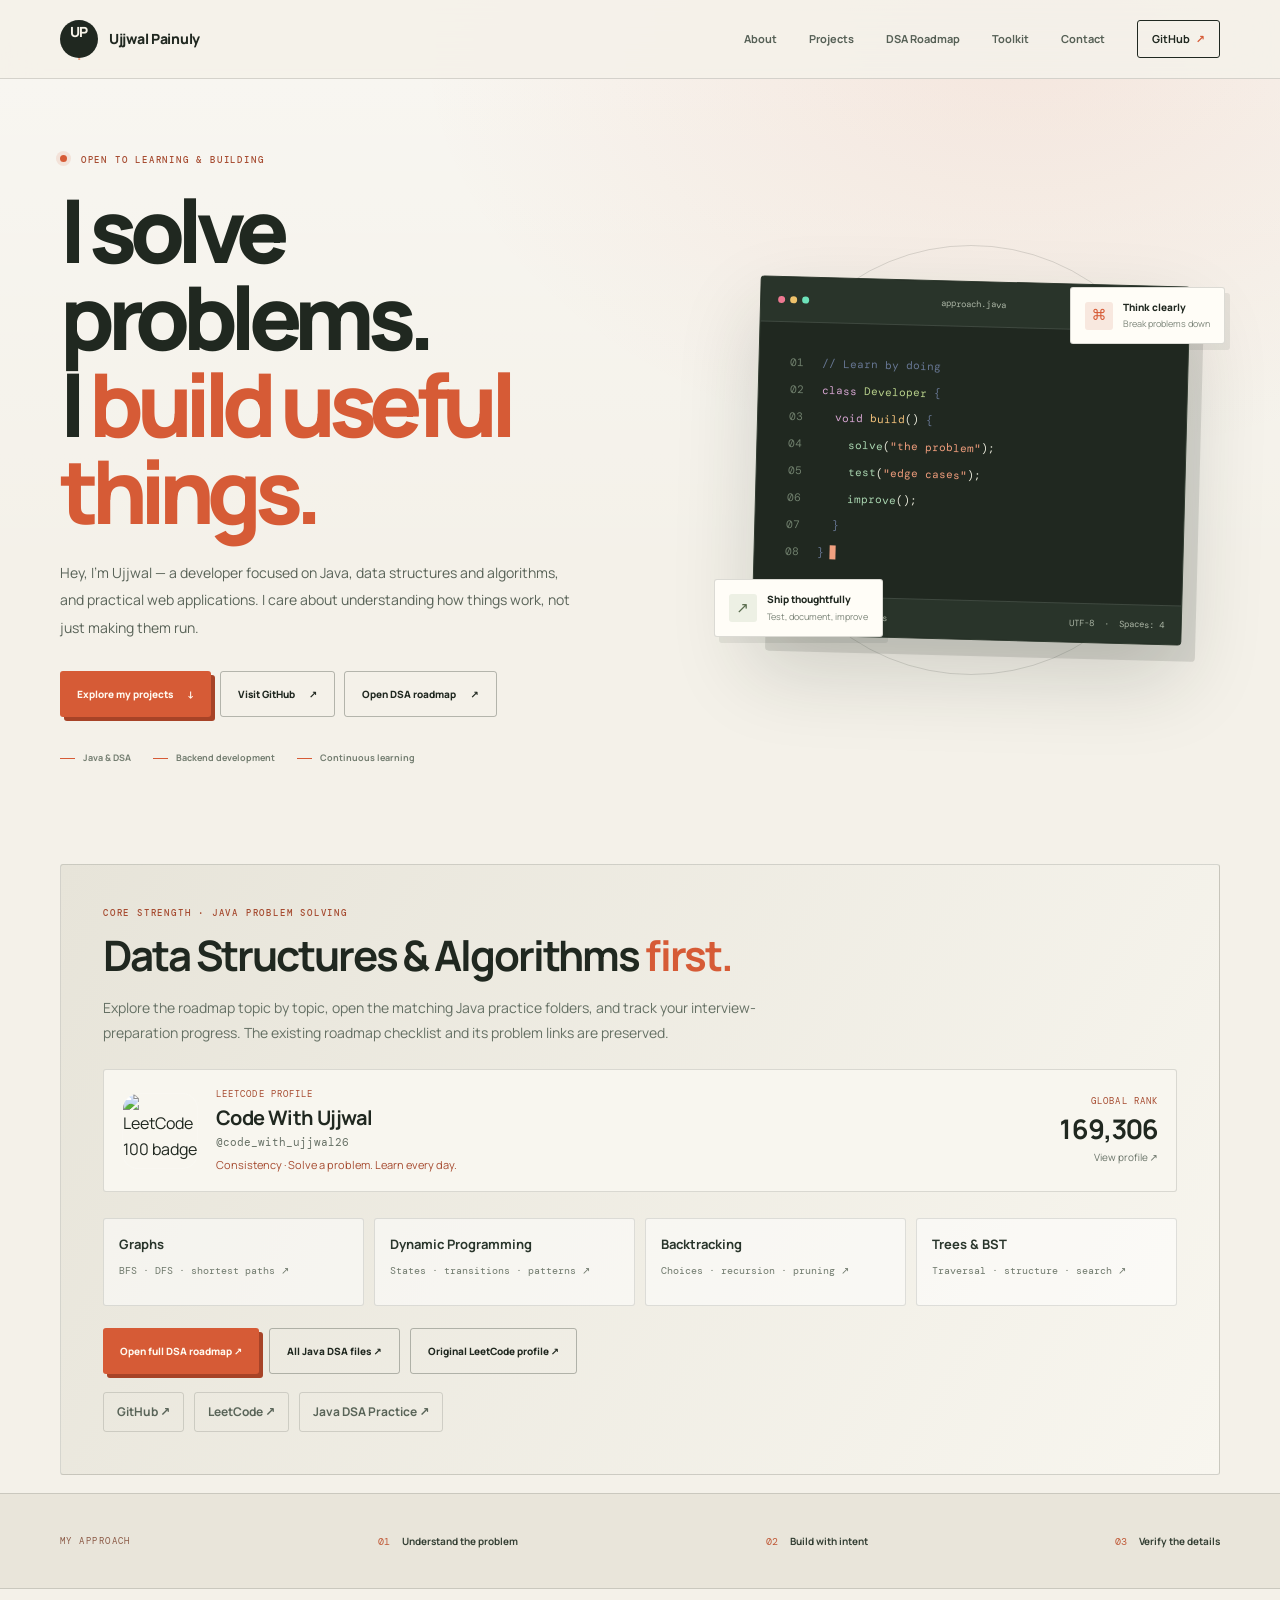
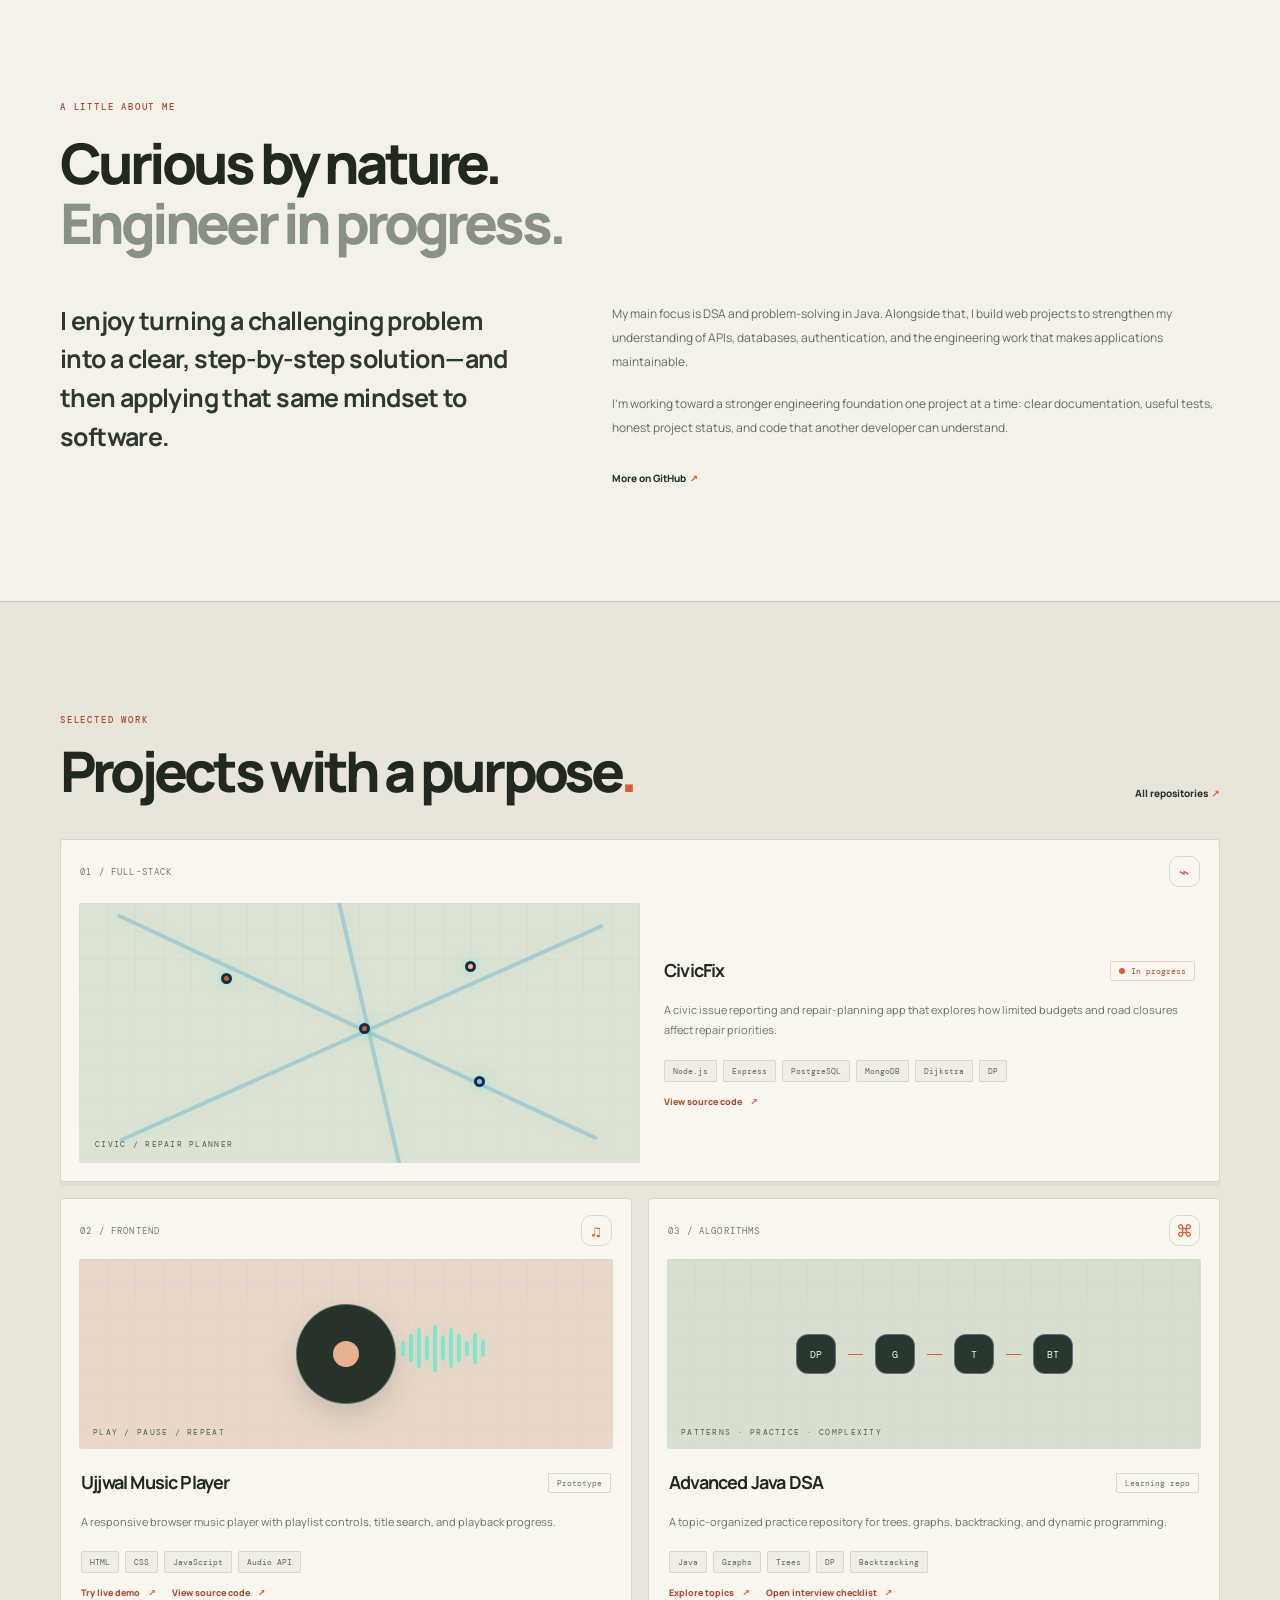
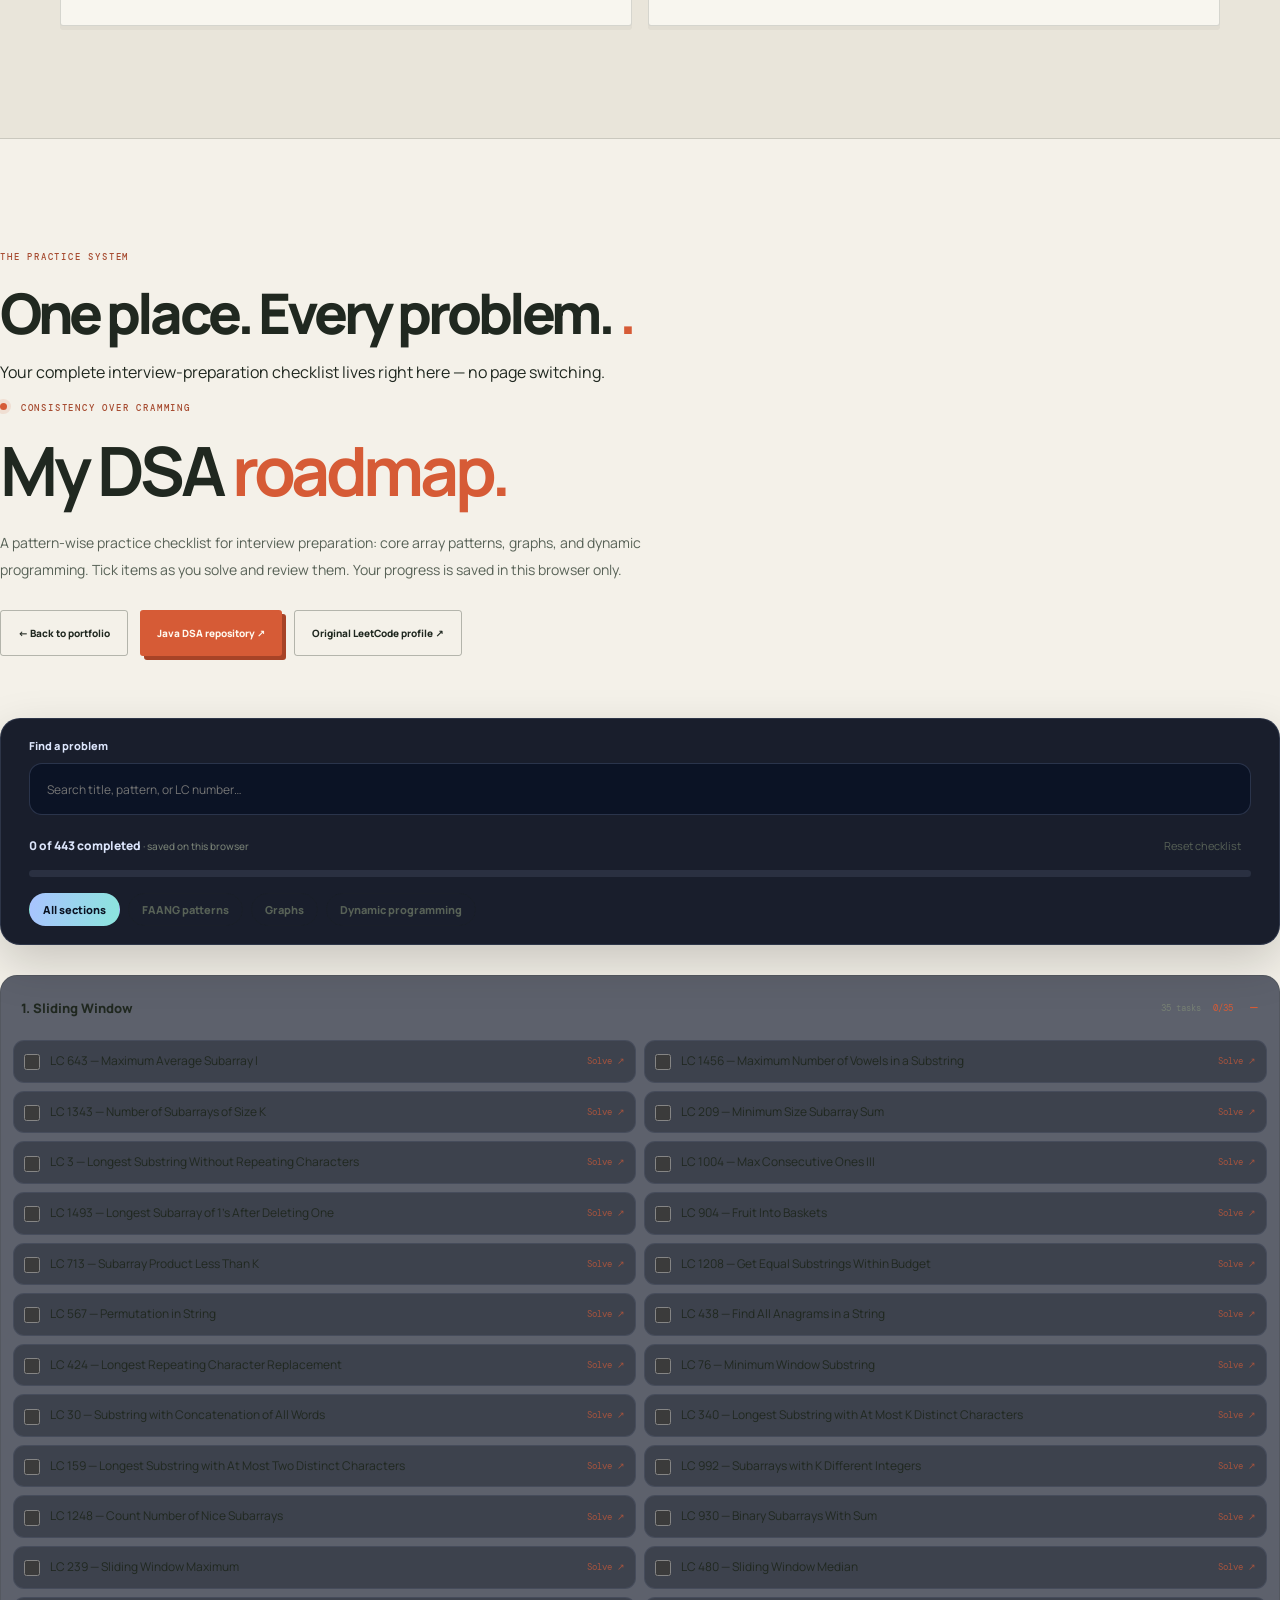
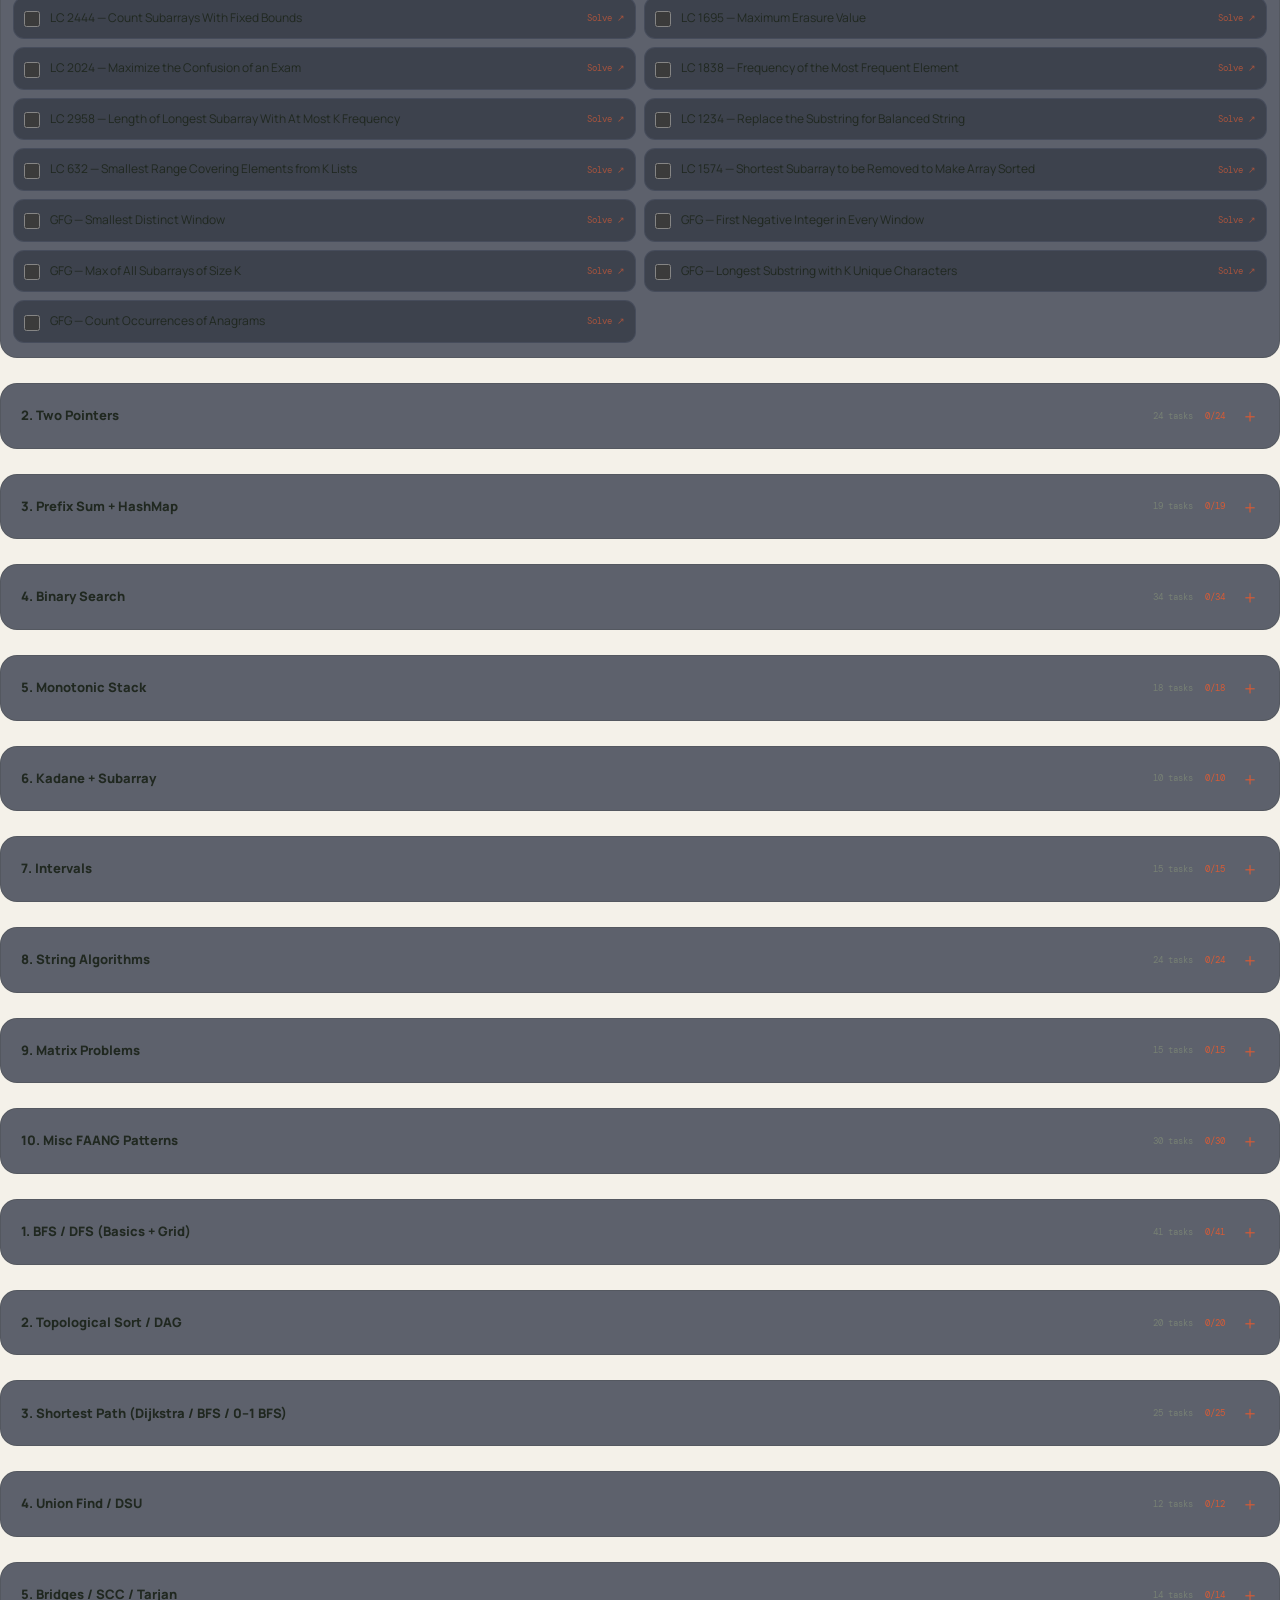
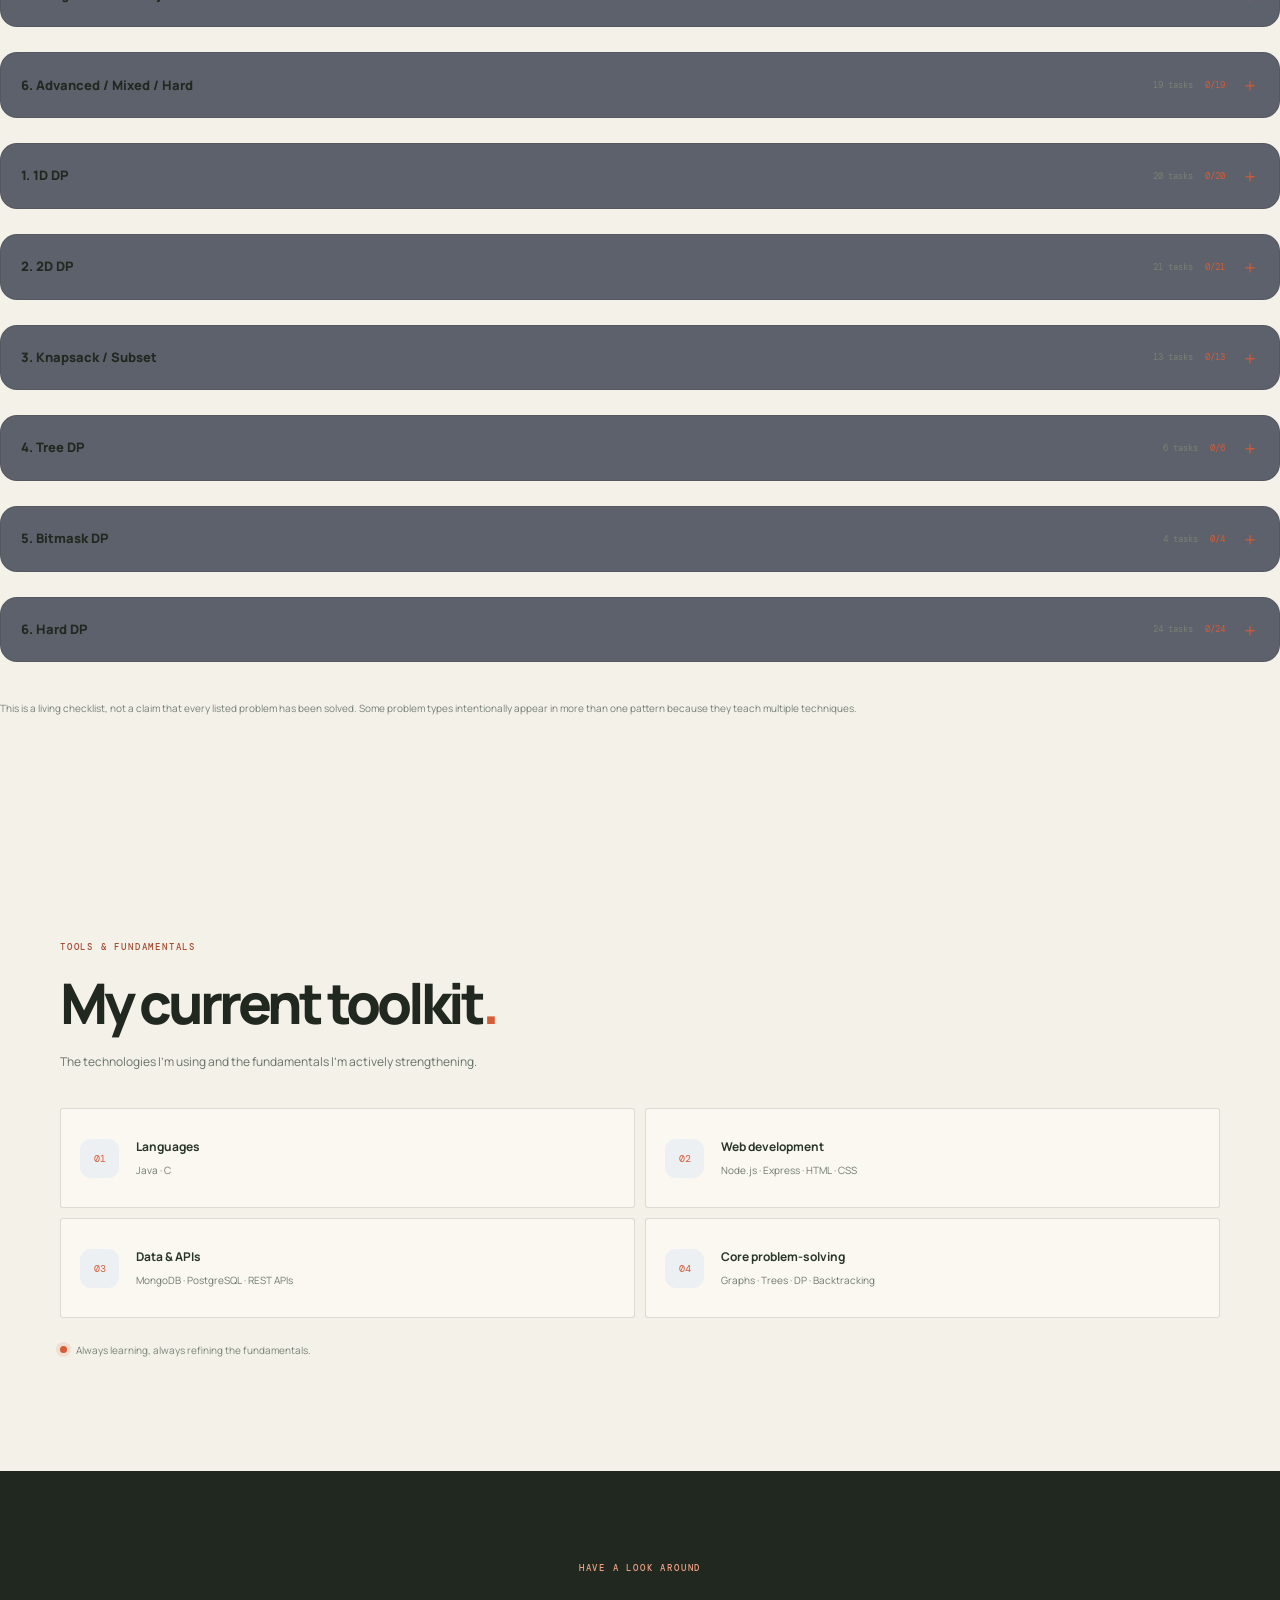
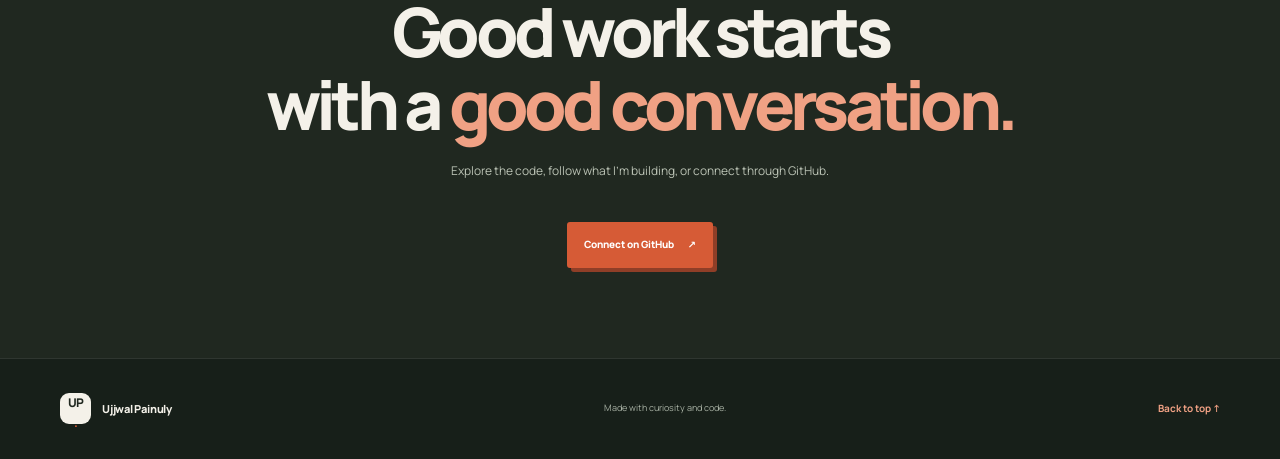
==== commit 4a043262: "Integrate DSA roadmap into the main portfolio page" ====
--- a/portfolio/index.html
+++ b/portfolio/index.html
@@ -12,7 +12,9 @@
   <link rel="stylesheet" href="styles.css">
   <link rel="stylesheet" href="polish.css">
   <link rel="stylesheet" href="home-redesign.css">
+  <link rel="stylesheet" href="roadmap-embed.css">
   <script src="script.js" defer></script>
+  <script src="roadmap.js" defer></script>
 </head>
 <body>
   <a class="skip-link" href="#main">Skip to content</a>
@@ -28,7 +30,7 @@
       <div class="nav-links" id="nav-links">
         <a href="#about">About</a>
         <a href="#work">Projects</a>
-        <a href="roadmap.html">DSA Roadmap</a>
+        <a href="#roadmap">DSA Roadmap</a>
         <a href="#toolkit">Toolkit</a>
         <a href="#contact">Contact</a>
         <a class="nav-github" href="https://github.com/ayushpainuly1234-ui" target="_blank" rel="noreferrer">GitHub <span aria-hidden="true">↗</span></a>
@@ -166,6 +168,680 @@
       </div>
     </section>
 
+
+    <section class="section roadmap-embed" id="roadmap" aria-label="DSA roadmap">
+      <div class="roadmap-inner">
+        <div class="section-heading roadmap-section-heading"><p class="eyebrow">THE PRACTICE SYSTEM</p><h2>One place. Every problem. <span class="accent-dot">.</span></h2><p class="section-intro">Your complete interview-preparation checklist lives right here — no page switching.</p></div>
+        <section class="roadmap-hero">
+      <p class="eyebrow"><span class="status-dot"></span> CONSISTENCY OVER CRAMMING</p>
+      <h1>My DSA <span class="gradient-text">roadmap.</span></h1>
+      <p class="roadmap-intro">A pattern-wise practice checklist for interview preparation: core array patterns, graphs, and dynamic programming. Tick items as you solve and review them. Your progress is saved in this browser only.</p>
+      <div class="roadmap-actions">
+        <a class="button button-secondary" href="#top">← Back to portfolio</a>
+        <a class="button button-primary" href="https://github.com/ayushpainuly1234-ui/advanced-java-dsa" target="_blank" rel="noreferrer">Java DSA repository ↗</a>
+      </div>
+    </section>
+    <section class="roadmap-controls" aria-label="Checklist controls">
+      <label class="roadmap-search-label" for="roadmap-search">Find a problem</label>
+      <input id="roadmap-search" class="roadmap-search" type="search" placeholder="Search title, pattern, or LC number…">
+      <div class="roadmap-progress-row">
+        <div><span id="roadmap-progress-label">0 of 443 completed</span><span class="roadmap-progress-note"> · saved on this browser</span></div>
+        <button id="reset-progress" class="reset-progress" type="button">Reset checklist</button>
+      </div>
+      <div class="roadmap-progress-track" role="progressbar" aria-label="Overall roadmap progress" aria-valuemin="0" aria-valuemax="443" aria-valuenow="0"><span id="roadmap-progress-bar"></span></div>
+      <div class="roadmap-filters" role="group" aria-label="Filter roadmap categories">
+        <button class="roadmap-filter is-active" type="button" data-filter="all">All sections</button>
+        <button class="roadmap-filter" type="button" data-filter="faang patterns">FAANG patterns</button>
+        <button class="roadmap-filter" type="button" data-filter="graphs">Graphs</button>
+        <button class="roadmap-filter" type="button" data-filter="dynamic programming">Dynamic programming</button>
+      </div>
+    </section>
+    <section class="roadmap-sections" aria-label="DSA checklist sections">
+      <details class="roadmap-category" data-group="faang patterns" open>
+        <summary>
+          <span class="category-title">1. Sliding Window</span>
+          <span class="category-meta"><span class="category-count">35 tasks</span><span class="category-progress">0/35</span></span>
+        </summary>
+        <div class="roadmap-list">
+          <div class="roadmap-task" data-search="lc 643 — maximum average subarray i"><input type="checkbox" data-task-id="task-0-0"><a class="task-link" href="https://leetcode.com/problems/maximum-average-subarray-i/" target="_blank" rel="noopener noreferrer" aria-label="Open LeetCode 643: Maximum Average Subarray I"><span class="task-title">LC 643 — Maximum Average Subarray I</span><span class="task-open" aria-hidden="true">Solve ↗</span></a></div>
+          <div class="roadmap-task" data-search="lc 1456 — maximum number of vowels in a substring"><input type="checkbox" data-task-id="task-0-1"><a class="task-link" href="https://leetcode.com/problems/maximum-number-of-vowels-in-a-substring/" target="_blank" rel="noopener noreferrer" aria-label="Open LeetCode 1456: Maximum Number of Vowels in a Substring"><span class="task-title">LC 1456 — Maximum Number of Vowels in a Substring</span><span class="task-open" aria-hidden="true">Solve ↗</span></a></div>
+          <div class="roadmap-task" data-search="lc 1343 — number of subarrays of size k"><input type="checkbox" data-task-id="task-0-2"><a class="task-link" href="https://leetcode.com/problems/number-of-subarrays-of-size-k/" target="_blank" rel="noopener noreferrer" aria-label="Open LeetCode 1343: Number of Subarrays of Size K"><span class="task-title">LC 1343 — Number of Subarrays of Size K</span><span class="task-open" aria-hidden="true">Solve ↗</span></a></div>
+          <div class="roadmap-task" data-search="lc 209 — minimum size subarray sum"><input type="checkbox" data-task-id="task-0-3"><a class="task-link" href="https://leetcode.com/problems/minimum-size-subarray-sum/" target="_blank" rel="noopener noreferrer" aria-label="Open LeetCode 209: Minimum Size Subarray Sum"><span class="task-title">LC 209 — Minimum Size Subarray Sum</span><span class="task-open" aria-hidden="true">Solve ↗</span></a></div>
+          <div class="roadmap-task" data-search="lc 3 — longest substring without repeating characters"><input type="checkbox" data-task-id="task-0-4"><a class="task-link" href="https://leetcode.com/problems/longest-substring-without-repeating-characters/" target="_blank" rel="noopener noreferrer" aria-label="Open LeetCode 3: Longest Substring Without Repeating Characters"><span class="task-title">LC 3 — Longest Substring Without Repeating Characters</span><span class="task-open" aria-hidden="true">Solve ↗</span></a></div>
+          <div class="roadmap-task" data-search="lc 1004 — max consecutive ones iii"><input type="checkbox" data-task-id="task-0-5"><a class="task-link" href="https://leetcode.com/problems/max-consecutive-ones-iii/" target="_blank" rel="noopener noreferrer" aria-label="Open LeetCode 1004: Max Consecutive Ones III"><span class="task-title">LC 1004 — Max Consecutive Ones III</span><span class="task-open" aria-hidden="true">Solve ↗</span></a></div>
+          <div class="roadmap-task" data-search="lc 1493 — longest subarray of 1's after deleting one"><input type="checkbox" data-task-id="task-0-6"><a class="task-link" href="https://leetcode.com/problems/longest-subarray-of-1s-after-deleting-one/" target="_blank" rel="noopener noreferrer" aria-label="Open LeetCode 1493: Longest Subarray of 1's After Deleting One"><span class="task-title">LC 1493 — Longest Subarray of 1's After Deleting One</span><span class="task-open" aria-hidden="true">Solve ↗</span></a></div>
+          <div class="roadmap-task" data-search="lc 904 — fruit into baskets"><input type="checkbox" data-task-id="task-0-7"><a class="task-link" href="https://leetcode.com/problems/fruit-into-baskets/" target="_blank" rel="noopener noreferrer" aria-label="Open LeetCode 904: Fruit Into Baskets"><span class="task-title">LC 904 — Fruit Into Baskets</span><span class="task-open" aria-hidden="true">Solve ↗</span></a></div>
+          <div class="roadmap-task" data-search="lc 713 — subarray product less than k"><input type="checkbox" data-task-id="task-0-8"><a class="task-link" href="https://leetcode.com/problems/subarray-product-less-than-k/" target="_blank" rel="noopener noreferrer" aria-label="Open LeetCode 713: Subarray Product Less Than K"><span class="task-title">LC 713 — Subarray Product Less Than K</span><span class="task-open" aria-hidden="true">Solve ↗</span></a></div>
+          <div class="roadmap-task" data-search="lc 1208 — get equal substrings within budget"><input type="checkbox" data-task-id="task-0-9"><a class="task-link" href="https://leetcode.com/problems/get-equal-substrings-within-budget/" target="_blank" rel="noopener noreferrer" aria-label="Open LeetCode 1208: Get Equal Substrings Within Budget"><span class="task-title">LC 1208 — Get Equal Substrings Within Budget</span><span class="task-open" aria-hidden="true">Solve ↗</span></a></div>
+          <div class="roadmap-task" data-search="lc 567 — permutation in string"><input type="checkbox" data-task-id="task-0-10"><a class="task-link" href="https://leetcode.com/problems/permutation-in-string/" target="_blank" rel="noopener noreferrer" aria-label="Open LeetCode 567: Permutation in String"><span class="task-title">LC 567 — Permutation in String</span><span class="task-open" aria-hidden="true">Solve ↗</span></a></div>
+          <div class="roadmap-task" data-search="lc 438 — find all anagrams in a string"><input type="checkbox" data-task-id="task-0-11"><a class="task-link" href="https://leetcode.com/problems/find-all-anagrams-in-a-string/" target="_blank" rel="noopener noreferrer" aria-label="Open LeetCode 438: Find All Anagrams in a String"><span class="task-title">LC 438 — Find All Anagrams in a String</span><span class="task-open" aria-hidden="true">Solve ↗</span></a></div>
+          <div class="roadmap-task" data-search="lc 424 — longest repeating character replacement"><input type="checkbox" data-task-id="task-0-12"><a class="task-link" href="https://leetcode.com/problems/longest-repeating-character-replacement/" target="_blank" rel="noopener noreferrer" aria-label="Open LeetCode 424: Longest Repeating Character Replacement"><span class="task-title">LC 424 — Longest Repeating Character Replacement</span><span class="task-open" aria-hidden="true">Solve ↗</span></a></div>
+          <div class="roadmap-task" data-search="lc 76 — minimum window substring"><input type="checkbox" data-task-id="task-0-13"><a class="task-link" href="https://leetcode.com/problems/minimum-window-substring/" target="_blank" rel="noopener noreferrer" aria-label="Open LeetCode 76: Minimum Window Substring"><span class="task-title">LC 76 — Minimum Window Substring</span><span class="task-open" aria-hidden="true">Solve ↗</span></a></div>
+          <div class="roadmap-task" data-search="lc 30 — substring with concatenation of all words"><input type="checkbox" data-task-id="task-0-14"><a class="task-link" href="https://leetcode.com/problems/substring-with-concatenation-of-all-words/" target="_blank" rel="noopener noreferrer" aria-label="Open LeetCode 30: Substring with Concatenation of All Words"><span class="task-title">LC 30 — Substring with Concatenation of All Words</span><span class="task-open" aria-hidden="true">Solve ↗</span></a></div>
+          <div class="roadmap-task" data-search="lc 340 — longest substring with at most k distinct characters"><input type="checkbox" data-task-id="task-0-15"><a class="task-link" href="https://leetcode.com/problems/longest-substring-with-at-most-k-distinct-characters/" target="_blank" rel="noopener noreferrer" aria-label="Open LeetCode 340: Longest Substring with At Most K Distinct Characters"><span class="task-title">LC 340 — Longest Substring with At Most K Distinct Characters</span><span class="task-open" aria-hidden="true">Solve ↗</span></a></div>
+          <div class="roadmap-task" data-search="lc 159 — longest substring with at most two distinct characters"><input type="checkbox" data-task-id="task-0-16"><a class="task-link" href="https://leetcode.com/problems/longest-substring-with-at-most-two-distinct-characters/" target="_blank" rel="noopener noreferrer" aria-label="Open LeetCode 159: Longest Substring with At Most Two Distinct Characters"><span class="task-title">LC 159 — Longest Substring with At Most Two Distinct Characters</span><span class="task-open" aria-hidden="true">Solve ↗</span></a></div>
+          <div class="roadmap-task" data-search="lc 992 — subarrays with k different integers"><input type="checkbox" data-task-id="task-0-17"><a class="task-link" href="https://leetcode.com/problems/subarrays-with-k-different-integers/" target="_blank" rel="noopener noreferrer" aria-label="Open LeetCode 992: Subarrays with K Different Integers"><span class="task-title">LC 992 — Subarrays with K Different Integers</span><span class="task-open" aria-hidden="true">Solve ↗</span></a></div>
+          <div class="roadmap-task" data-search="lc 1248 — count number of nice subarrays"><input type="checkbox" data-task-id="task-0-18"><a class="task-link" href="https://leetcode.com/problems/count-number-of-nice-subarrays/" target="_blank" rel="noopener noreferrer" aria-label="Open LeetCode 1248: Count Number of Nice Subarrays"><span class="task-title">LC 1248 — Count Number of Nice Subarrays</span><span class="task-open" aria-hidden="true">Solve ↗</span></a></div>
+          <div class="roadmap-task" data-search="lc 930 — binary subarrays with sum"><input type="checkbox" data-task-id="task-0-19"><a class="task-link" href="https://leetcode.com/problems/binary-subarrays-with-sum/" target="_blank" rel="noopener noreferrer" aria-label="Open LeetCode 930: Binary Subarrays With Sum"><span class="task-title">LC 930 — Binary Subarrays With Sum</span><span class="task-open" aria-hidden="true">Solve ↗</span></a></div>
+          <div class="roadmap-task" data-search="lc 239 — sliding window maximum"><input type="checkbox" data-task-id="task-0-20"><a class="task-link" href="https://leetcode.com/problems/sliding-window-maximum/" target="_blank" rel="noopener noreferrer" aria-label="Open LeetCode 239: Sliding Window Maximum"><span class="task-title">LC 239 — Sliding Window Maximum</span><span class="task-open" aria-hidden="true">Solve ↗</span></a></div>
+          <div class="roadmap-task" data-search="lc 480 — sliding window median"><input type="checkbox" data-task-id="task-0-21"><a class="task-link" href="https://leetcode.com/problems/sliding-window-median/" target="_blank" rel="noopener noreferrer" aria-label="Open LeetCode 480: Sliding Window Median"><span class="task-title">LC 480 — Sliding Window Median</span><span class="task-open" aria-hidden="true">Solve ↗</span></a></div>
+          <div class="roadmap-task" data-search="lc 2444 — count subarrays with fixed bounds"><input type="checkbox" data-task-id="task-0-22"><a class="task-link" href="https://leetcode.com/problems/count-subarrays-with-fixed-bounds/" target="_blank" rel="noopener noreferrer" aria-label="Open LeetCode 2444: Count Subarrays With Fixed Bounds"><span class="task-title">LC 2444 — Count Subarrays With Fixed Bounds</span><span class="task-open" aria-hidden="true">Solve ↗</span></a></div>
+          <div class="roadmap-task" data-search="lc 1695 — maximum erasure value"><input type="checkbox" data-task-id="task-0-23"><a class="task-link" href="https://leetcode.com/problems/maximum-erasure-value/" target="_blank" rel="noopener noreferrer" aria-label="Open LeetCode 1695: Maximum Erasure Value"><span class="task-title">LC 1695 — Maximum Erasure Value</span><span class="task-open" aria-hidden="true">Solve ↗</span></a></div>
+          <div class="roadmap-task" data-search="lc 2024 — maximize the confusion of an exam"><input type="checkbox" data-task-id="task-0-24"><a class="task-link" href="https://leetcode.com/problems/maximize-the-confusion-of-an-exam/" target="_blank" rel="noopener noreferrer" aria-label="Open LeetCode 2024: Maximize the Confusion of an Exam"><span class="task-title">LC 2024 — Maximize the Confusion of an Exam</span><span class="task-open" aria-hidden="true">Solve ↗</span></a></div>
+          <div class="roadmap-task" data-search="lc 1838 — frequency of the most frequent element"><input type="checkbox" data-task-id="task-0-25"><a class="task-link" href="https://leetcode.com/problems/frequency-of-the-most-frequent-element/" target="_blank" rel="noopener noreferrer" aria-label="Open LeetCode 1838: Frequency of the Most Frequent Element"><span class="task-title">LC 1838 — Frequency of the Most Frequent Element</span><span class="task-open" aria-hidden="true">Solve ↗</span></a></div>
+          <div class="roadmap-task" data-search="lc 2958 — length of longest subarray with at most k frequency"><input type="checkbox" data-task-id="task-0-26"><a class="task-link" href="https://leetcode.com/problems/length-of-longest-subarray-with-at-most-k-frequency/" target="_blank" rel="noopener noreferrer" aria-label="Open LeetCode 2958: Length of Longest Subarray With At Most K Frequency"><span class="task-title">LC 2958 — Length of Longest Subarray With At Most K Frequency</span><span class="task-open" aria-hidden="true">Solve ↗</span></a></div>
+          <div class="roadmap-task" data-search="lc 1234 — replace the substring for balanced string"><input type="checkbox" data-task-id="task-0-27"><a class="task-link" href="https://leetcode.com/problems/replace-the-substring-for-balanced-string/" target="_blank" rel="noopener noreferrer" aria-label="Open LeetCode 1234: Replace the Substring for Balanced String"><span class="task-title">LC 1234 — Replace the Substring for Balanced String</span><span class="task-open" aria-hidden="true">Solve ↗</span></a></div>
+          <div class="roadmap-task" data-search="lc 632 — smallest range covering elements from k lists"><input type="checkbox" data-task-id="task-0-28"><a class="task-link" href="https://leetcode.com/problems/smallest-range-covering-elements-from-k-lists/" target="_blank" rel="noopener noreferrer" aria-label="Open LeetCode 632: Smallest Range Covering Elements from K Lists"><span class="task-title">LC 632 — Smallest Range Covering Elements from K Lists</span><span class="task-open" aria-hidden="true">Solve ↗</span></a></div>
+          <div class="roadmap-task" data-search="lc 1574 — shortest subarray to be removed to make array sorted"><input type="checkbox" data-task-id="task-0-29"><a class="task-link" href="https://leetcode.com/problems/shortest-subarray-to-be-removed-to-make-array-sorted/" target="_blank" rel="noopener noreferrer" aria-label="Open LeetCode 1574: Shortest Subarray to be Removed to Make Array Sorted"><span class="task-title">LC 1574 — Shortest Subarray to be Removed to Make Array Sorted</span><span class="task-open" aria-hidden="true">Solve ↗</span></a></div>
+          <div class="roadmap-task" data-search="gfg — smallest distinct window"><input type="checkbox" data-task-id="task-0-30"><a class="task-link" href="https://leetcode.com/problemset/?search=Smallest%20Distinct%20Window" target="_blank" rel="noopener noreferrer" aria-label="Search LeetCode for Smallest Distinct Window"><span class="task-title">GFG — Smallest Distinct Window</span><span class="task-open" aria-hidden="true">Solve ↗</span></a></div>
+          <div class="roadmap-task" data-search="gfg — first negative integer in every window"><input type="checkbox" data-task-id="task-0-31"><a class="task-link" href="https://leetcode.com/problemset/?search=First%20Negative%20Integer%20in%20Every%20Window" target="_blank" rel="noopener noreferrer" aria-label="Search LeetCode for First Negative Integer in Every Window"><span class="task-title">GFG — First Negative Integer in Every Window</span><span class="task-open" aria-hidden="true">Solve ↗</span></a></div>
+          <div class="roadmap-task" data-search="gfg — max of all subarrays of size k"><input type="checkbox" data-task-id="task-0-32"><a class="task-link" href="https://leetcode.com/problemset/?search=Max%20of%20All%20Subarrays%20of%20Size%20K" target="_blank" rel="noopener noreferrer" aria-label="Search LeetCode for Max of All Subarrays of Size K"><span class="task-title">GFG — Max of All Subarrays of Size K</span><span class="task-open" aria-hidden="true">Solve ↗</span></a></div>
+          <div class="roadmap-task" data-search="gfg — longest substring with k unique characters"><input type="checkbox" data-task-id="task-0-33"><a class="task-link" href="https://leetcode.com/problemset/?search=Longest%20Substring%20with%20K%20Unique%20Characters" target="_blank" rel="noopener noreferrer" aria-label="Search LeetCode for Longest Substring with K Unique Characters"><span class="task-title">GFG — Longest Substring with K Unique Characters</span><span class="task-open" aria-hidden="true">Solve ↗</span></a></div>
+          <div class="roadmap-task" data-search="gfg — count occurrences of anagrams"><input type="checkbox" data-task-id="task-0-34"><a class="task-link" href="https://leetcode.com/problemset/?search=Count%20Occurrences%20of%20Anagrams" target="_blank" rel="noopener noreferrer" aria-label="Search LeetCode for Count Occurrences of Anagrams"><span class="task-title">GFG — Count Occurrences of Anagrams</span><span class="task-open" aria-hidden="true">Solve ↗</span></a></div>
+        </div>
+      </details>
+
+      <details class="roadmap-category" data-group="faang patterns" >
+        <summary>
+          <span class="category-title">2. Two Pointers</span>
+          <span class="category-meta"><span class="category-count">24 tasks</span><span class="category-progress">0/24</span></span>
+        </summary>
+        <div class="roadmap-list">
+          <div class="roadmap-task" data-search="lc 11 — container with most water"><input type="checkbox" data-task-id="task-1-0"><a class="task-link" href="https://leetcode.com/problems/container-with-most-water/" target="_blank" rel="noopener noreferrer" aria-label="Open LeetCode 11: Container With Most Water"><span class="task-title">LC 11 — Container With Most Water</span><span class="task-open" aria-hidden="true">Solve ↗</span></a></div>
+          <div class="roadmap-task" data-search="lc 15 — 3sum"><input type="checkbox" data-task-id="task-1-1"><a class="task-link" href="https://leetcode.com/problems/3sum/" target="_blank" rel="noopener noreferrer" aria-label="Open LeetCode 15: 3Sum"><span class="task-title">LC 15 — 3Sum</span><span class="task-open" aria-hidden="true">Solve ↗</span></a></div>
+          <div class="roadmap-task" data-search="lc 16 — 3sum closest"><input type="checkbox" data-task-id="task-1-2"><a class="task-link" href="https://leetcode.com/problems/3sum-closest/" target="_blank" rel="noopener noreferrer" aria-label="Open LeetCode 16: 3Sum Closest"><span class="task-title">LC 16 — 3Sum Closest</span><span class="task-open" aria-hidden="true">Solve ↗</span></a></div>
+          <div class="roadmap-task" data-search="lc 18 — 4sum"><input type="checkbox" data-task-id="task-1-3"><a class="task-link" href="https://leetcode.com/problems/4sum/" target="_blank" rel="noopener noreferrer" aria-label="Open LeetCode 18: 4Sum"><span class="task-title">LC 18 — 4Sum</span><span class="task-open" aria-hidden="true">Solve ↗</span></a></div>
+          <div class="roadmap-task" data-search="lc 26 — remove duplicates from sorted array"><input type="checkbox" data-task-id="task-1-4"><a class="task-link" href="https://leetcode.com/problems/remove-duplicates-from-sorted-array/" target="_blank" rel="noopener noreferrer" aria-label="Open LeetCode 26: Remove Duplicates from Sorted Array"><span class="task-title">LC 26 — Remove Duplicates from Sorted Array</span><span class="task-open" aria-hidden="true">Solve ↗</span></a></div>
+          <div class="roadmap-task" data-search="lc 27 — remove element"><input type="checkbox" data-task-id="task-1-5"><a class="task-link" href="https://leetcode.com/problems/remove-element/" target="_blank" rel="noopener noreferrer" aria-label="Open LeetCode 27: Remove Element"><span class="task-title">LC 27 — Remove Element</span><span class="task-open" aria-hidden="true">Solve ↗</span></a></div>
+          <div class="roadmap-task" data-search="lc 75 — sort colors"><input type="checkbox" data-task-id="task-1-6"><a class="task-link" href="https://leetcode.com/problems/sort-colors/" target="_blank" rel="noopener noreferrer" aria-label="Open LeetCode 75: Sort Colors"><span class="task-title">LC 75 — Sort Colors</span><span class="task-open" aria-hidden="true">Solve ↗</span></a></div>
+          <div class="roadmap-task" data-search="lc 80 — remove duplicates from sorted array ii"><input type="checkbox" data-task-id="task-1-7"><a class="task-link" href="https://leetcode.com/problems/remove-duplicates-from-sorted-array-ii/" target="_blank" rel="noopener noreferrer" aria-label="Open LeetCode 80: Remove Duplicates from Sorted Array II"><span class="task-title">LC 80 — Remove Duplicates from Sorted Array II</span><span class="task-open" aria-hidden="true">Solve ↗</span></a></div>
+          <div class="roadmap-task" data-search="lc 125 — valid palindrome"><input type="checkbox" data-task-id="task-1-8"><a class="task-link" href="https://leetcode.com/problems/valid-palindrome/" target="_blank" rel="noopener noreferrer" aria-label="Open LeetCode 125: Valid Palindrome"><span class="task-title">LC 125 — Valid Palindrome</span><span class="task-open" aria-hidden="true">Solve ↗</span></a></div>
+          <div class="roadmap-task" data-search="lc 167 — two sum ii"><input type="checkbox" data-task-id="task-1-9"><a class="task-link" href="https://leetcode.com/problems/two-sum-ii/" target="_blank" rel="noopener noreferrer" aria-label="Open LeetCode 167: Two Sum II"><span class="task-title">LC 167 — Two Sum II</span><span class="task-open" aria-hidden="true">Solve ↗</span></a></div>
+          <div class="roadmap-task" data-search="lc 283 — move zeroes"><input type="checkbox" data-task-id="task-1-10"><a class="task-link" href="https://leetcode.com/problems/move-zeroes/" target="_blank" rel="noopener noreferrer" aria-label="Open LeetCode 283: Move Zeroes"><span class="task-title">LC 283 — Move Zeroes</span><span class="task-open" aria-hidden="true">Solve ↗</span></a></div>
+          <div class="roadmap-task" data-search="lc 344 — reverse string"><input type="checkbox" data-task-id="task-1-11"><a class="task-link" href="https://leetcode.com/problems/reverse-string/" target="_blank" rel="noopener noreferrer" aria-label="Open LeetCode 344: Reverse String"><span class="task-title">LC 344 — Reverse String</span><span class="task-open" aria-hidden="true">Solve ↗</span></a></div>
+          <div class="roadmap-task" data-search="lc 345 — reverse vowels of a string"><input type="checkbox" data-task-id="task-1-12"><a class="task-link" href="https://leetcode.com/problems/reverse-vowels-of-a-string/" target="_blank" rel="noopener noreferrer" aria-label="Open LeetCode 345: Reverse Vowels of a String"><span class="task-title">LC 345 — Reverse Vowels of a String</span><span class="task-open" aria-hidden="true">Solve ↗</span></a></div>
+          <div class="roadmap-task" data-search="lc 392 — is subsequence"><input type="checkbox" data-task-id="task-1-13"><a class="task-link" href="https://leetcode.com/problems/is-subsequence/" target="_blank" rel="noopener noreferrer" aria-label="Open LeetCode 392: Is Subsequence"><span class="task-title">LC 392 — Is Subsequence</span><span class="task-open" aria-hidden="true">Solve ↗</span></a></div>
+          <div class="roadmap-task" data-search="lc 844 — backspace string compare"><input type="checkbox" data-task-id="task-1-14"><a class="task-link" href="https://leetcode.com/problems/backspace-string-compare/" target="_blank" rel="noopener noreferrer" aria-label="Open LeetCode 844: Backspace String Compare"><span class="task-title">LC 844 — Backspace String Compare</span><span class="task-open" aria-hidden="true">Solve ↗</span></a></div>
+          <div class="roadmap-task" data-search="lc 881 — boats to save people"><input type="checkbox" data-task-id="task-1-15"><a class="task-link" href="https://leetcode.com/problems/boats-to-save-people/" target="_blank" rel="noopener noreferrer" aria-label="Open LeetCode 881: Boats to Save People"><span class="task-title">LC 881 — Boats to Save People</span><span class="task-open" aria-hidden="true">Solve ↗</span></a></div>
+          <div class="roadmap-task" data-search="lc 42 — trapping rain water"><input type="checkbox" data-task-id="task-1-16"><a class="task-link" href="https://leetcode.com/problems/trapping-rain-water/" target="_blank" rel="noopener noreferrer" aria-label="Open LeetCode 42: Trapping Rain Water"><span class="task-title">LC 42 — Trapping Rain Water</span><span class="task-open" aria-hidden="true">Solve ↗</span></a></div>
+          <div class="roadmap-task" data-search="lc 977 — squares of a sorted array"><input type="checkbox" data-task-id="task-1-17"><a class="task-link" href="https://leetcode.com/problems/squares-of-a-sorted-array/" target="_blank" rel="noopener noreferrer" aria-label="Open LeetCode 977: Squares of a Sorted Array"><span class="task-title">LC 977 — Squares of a Sorted Array</span><span class="task-open" aria-hidden="true">Solve ↗</span></a></div>
+          <div class="roadmap-task" data-search="lc 923 — 3sum with multiplicity"><input type="checkbox" data-task-id="task-1-18"><a class="task-link" href="https://leetcode.com/problems/3sum-with-multiplicity/" target="_blank" rel="noopener noreferrer" aria-label="Open LeetCode 923: 3Sum With Multiplicity"><span class="task-title">LC 923 — 3Sum With Multiplicity</span><span class="task-open" aria-hidden="true">Solve ↗</span></a></div>
+          <div class="roadmap-task" data-search="lc 948 — bag of tokens"><input type="checkbox" data-task-id="task-1-19"><a class="task-link" href="https://leetcode.com/problems/bag-of-tokens/" target="_blank" rel="noopener noreferrer" aria-label="Open LeetCode 948: Bag of Tokens"><span class="task-title">LC 948 — Bag of Tokens</span><span class="task-open" aria-hidden="true">Solve ↗</span></a></div>
+          <div class="roadmap-task" data-search="lc 1577 — number of ways where square of number is equal to product of two numbers"><input type="checkbox" data-task-id="task-1-20"><a class="task-link" href="https://leetcode.com/problems/number-of-ways-where-square-of-number-is-equal-to-product-of-two-numbers/" target="_blank" rel="noopener noreferrer" aria-label="Open LeetCode 1577: Number of Ways Where Square of Number Is Equal to Product of Two Numbers"><span class="task-title">LC 1577 — Number of Ways Where Square of Number Is Equal to Product of Two Numbers</span><span class="task-open" aria-hidden="true">Solve ↗</span></a></div>
+          <div class="roadmap-task" data-search="lc 1498 — number of subsequences that satisfy the given sum condition"><input type="checkbox" data-task-id="task-1-21"><a class="task-link" href="https://leetcode.com/problems/number-of-subsequences-that-satisfy-the-given-sum-condition/" target="_blank" rel="noopener noreferrer" aria-label="Open LeetCode 1498: Number of Subsequences That Satisfy the Given Sum Condition"><span class="task-title">LC 1498 — Number of Subsequences That Satisfy the Given Sum Condition</span><span class="task-open" aria-hidden="true">Solve ↗</span></a></div>
+          <div class="roadmap-task" data-search="lc 259 — 3sum smaller"><input type="checkbox" data-task-id="task-1-22"><a class="task-link" href="https://leetcode.com/problems/3sum-smaller/" target="_blank" rel="noopener noreferrer" aria-label="Open LeetCode 259: 3Sum Smaller"><span class="task-title">LC 259 — 3Sum Smaller</span><span class="task-open" aria-hidden="true">Solve ↗</span></a></div>
+          <div class="roadmap-task" data-search="lc 360 — sort transformed array"><input type="checkbox" data-task-id="task-1-23"><a class="task-link" href="https://leetcode.com/problems/sort-transformed-array/" target="_blank" rel="noopener noreferrer" aria-label="Open LeetCode 360: Sort Transformed Array"><span class="task-title">LC 360 — Sort Transformed Array</span><span class="task-open" aria-hidden="true">Solve ↗</span></a></div>
+        </div>
+      </details>
+
+      <details class="roadmap-category" data-group="faang patterns" >
+        <summary>
+          <span class="category-title">3. Prefix Sum + HashMap</span>
+          <span class="category-meta"><span class="category-count">19 tasks</span><span class="category-progress">0/19</span></span>
+        </summary>
+        <div class="roadmap-list">
+          <div class="roadmap-task" data-search="lc 560 — subarray sum equals k"><input type="checkbox" data-task-id="task-2-0"><a class="task-link" href="https://leetcode.com/problems/subarray-sum-equals-k/" target="_blank" rel="noopener noreferrer" aria-label="Open LeetCode 560: Subarray Sum Equals K"><span class="task-title">LC 560 — Subarray Sum Equals K</span><span class="task-open" aria-hidden="true">Solve ↗</span></a></div>
+          <div class="roadmap-task" data-search="lc 974 — subarray sums divisible by k"><input type="checkbox" data-task-id="task-2-1"><a class="task-link" href="https://leetcode.com/problems/subarray-sums-divisible-by-k/" target="_blank" rel="noopener noreferrer" aria-label="Open LeetCode 974: Subarray Sums Divisible by K"><span class="task-title">LC 974 — Subarray Sums Divisible by K</span><span class="task-open" aria-hidden="true">Solve ↗</span></a></div>
+          <div class="roadmap-task" data-search="lc 523 — continuous subarray sum"><input type="checkbox" data-task-id="task-2-2"><a class="task-link" href="https://leetcode.com/problems/continuous-subarray-sum/" target="_blank" rel="noopener noreferrer" aria-label="Open LeetCode 523: Continuous Subarray Sum"><span class="task-title">LC 523 — Continuous Subarray Sum</span><span class="task-open" aria-hidden="true">Solve ↗</span></a></div>
+          <div class="roadmap-task" data-search="lc 525 — contiguous array"><input type="checkbox" data-task-id="task-2-3"><a class="task-link" href="https://leetcode.com/problems/contiguous-array/" target="_blank" rel="noopener noreferrer" aria-label="Open LeetCode 525: Contiguous Array"><span class="task-title">LC 525 — Contiguous Array</span><span class="task-open" aria-hidden="true">Solve ↗</span></a></div>
+          <div class="roadmap-task" data-search="lc 930 — binary subarrays with sum"><input type="checkbox" data-task-id="task-2-4"><a class="task-link" href="https://leetcode.com/problems/binary-subarrays-with-sum/" target="_blank" rel="noopener noreferrer" aria-label="Open LeetCode 930: Binary Subarrays With Sum"><span class="task-title">LC 930 — Binary Subarrays With Sum</span><span class="task-open" aria-hidden="true">Solve ↗</span></a></div>
+          <div class="roadmap-task" data-search="lc 1248 — count number of nice subarrays"><input type="checkbox" data-task-id="task-2-5"><a class="task-link" href="https://leetcode.com/problems/count-number-of-nice-subarrays/" target="_blank" rel="noopener noreferrer" aria-label="Open LeetCode 1248: Count Number of Nice Subarrays"><span class="task-title">LC 1248 — Count Number of Nice Subarrays</span><span class="task-open" aria-hidden="true">Solve ↗</span></a></div>
+          <div class="roadmap-task" data-search="lc 325 — maximum size subarray sum equals k"><input type="checkbox" data-task-id="task-2-6"><a class="task-link" href="https://leetcode.com/problems/maximum-size-subarray-sum-equals-k/" target="_blank" rel="noopener noreferrer" aria-label="Open LeetCode 325: Maximum Size Subarray Sum Equals K"><span class="task-title">LC 325 — Maximum Size Subarray Sum Equals K</span><span class="task-open" aria-hidden="true">Solve ↗</span></a></div>
+          <div class="roadmap-task" data-search="lc 1124 — longest well-performing interval"><input type="checkbox" data-task-id="task-2-7"><a class="task-link" href="https://leetcode.com/problems/longest-well-performing-interval/" target="_blank" rel="noopener noreferrer" aria-label="Open LeetCode 1124: Longest Well-Performing Interval"><span class="task-title">LC 1124 — Longest Well-Performing Interval</span><span class="task-open" aria-hidden="true">Solve ↗</span></a></div>
+          <div class="roadmap-task" data-search="lc 1590 — make sum divisible by p"><input type="checkbox" data-task-id="task-2-8"><a class="task-link" href="https://leetcode.com/problems/make-sum-divisible-by-p/" target="_blank" rel="noopener noreferrer" aria-label="Open LeetCode 1590: Make Sum Divisible by P"><span class="task-title">LC 1590 — Make Sum Divisible by P</span><span class="task-open" aria-hidden="true">Solve ↗</span></a></div>
+          <div class="roadmap-task" data-search="lc 1371 — longest substring containing vowels in even counts"><input type="checkbox" data-task-id="task-2-9"><a class="task-link" href="https://leetcode.com/problems/longest-substring-containing-vowels-in-even-counts/" target="_blank" rel="noopener noreferrer" aria-label="Open LeetCode 1371: Longest Substring Containing Vowels in Even Counts"><span class="task-title">LC 1371 — Longest Substring Containing Vowels in Even Counts</span><span class="task-open" aria-hidden="true">Solve ↗</span></a></div>
+          <div class="roadmap-task" data-search="lc 1658 — minimum operations to reduce x to zero"><input type="checkbox" data-task-id="task-2-10"><a class="task-link" href="https://leetcode.com/problems/minimum-operations-to-reduce-x-to-zero/" target="_blank" rel="noopener noreferrer" aria-label="Open LeetCode 1658: Minimum Operations to Reduce X to Zero"><span class="task-title">LC 1658 — Minimum Operations to Reduce X to Zero</span><span class="task-open" aria-hidden="true">Solve ↗</span></a></div>
+          <div class="roadmap-task" data-search="lc 2488 — count subarrays with median k"><input type="checkbox" data-task-id="task-2-11"><a class="task-link" href="https://leetcode.com/problems/count-subarrays-with-median-k/" target="_blank" rel="noopener noreferrer" aria-label="Open LeetCode 2488: Count Subarrays With Median K"><span class="task-title">LC 2488 — Count Subarrays With Median K</span><span class="task-open" aria-hidden="true">Solve ↗</span></a></div>
+          <div class="roadmap-task" data-search="lc 2845 — count of interesting subarrays"><input type="checkbox" data-task-id="task-2-12"><a class="task-link" href="https://leetcode.com/problems/count-of-interesting-subarrays/" target="_blank" rel="noopener noreferrer" aria-label="Open LeetCode 2845: Count of Interesting Subarrays"><span class="task-title">LC 2845 — Count of Interesting Subarrays</span><span class="task-open" aria-hidden="true">Solve ↗</span></a></div>
+          <div class="roadmap-task" data-search="lc 363 — max sum of rectangle no larger than k"><input type="checkbox" data-task-id="task-2-13"><a class="task-link" href="https://leetcode.com/problems/max-sum-of-rectangle-no-larger-than-k/" target="_blank" rel="noopener noreferrer" aria-label="Open LeetCode 363: Max Sum of Rectangle No Larger Than K"><span class="task-title">LC 363 — Max Sum of Rectangle No Larger Than K</span><span class="task-open" aria-hidden="true">Solve ↗</span></a></div>
+          <div class="roadmap-task" data-search="lc 1074 — number of submatrices that sum to target"><input type="checkbox" data-task-id="task-2-14"><a class="task-link" href="https://leetcode.com/problems/number-of-submatrices-that-sum-to-target/" target="_blank" rel="noopener noreferrer" aria-label="Open LeetCode 1074: Number of Submatrices That Sum to Target"><span class="task-title">LC 1074 — Number of Submatrices That Sum to Target</span><span class="task-open" aria-hidden="true">Solve ↗</span></a></div>
+          <div class="roadmap-task" data-search="gfg — largest subarray with 0 sum"><input type="checkbox" data-task-id="task-2-15"><a class="task-link" href="https://leetcode.com/problemset/?search=Largest%20Subarray%20with%200%20Sum" target="_blank" rel="noopener noreferrer" aria-label="Search LeetCode for Largest Subarray with 0 Sum"><span class="task-title">GFG — Largest Subarray with 0 Sum</span><span class="task-open" aria-hidden="true">Solve ↗</span></a></div>
+          <div class="roadmap-task" data-search="gfg — longest consecutive subsequence"><input type="checkbox" data-task-id="task-2-16"><a class="task-link" href="https://leetcode.com/problemset/?search=Longest%20Consecutive%20Subsequence" target="_blank" rel="noopener noreferrer" aria-label="Search LeetCode for Longest Consecutive Subsequence"><span class="task-title">GFG — Longest Consecutive Subsequence</span><span class="task-open" aria-hidden="true">Solve ↗</span></a></div>
+          <div class="roadmap-task" data-search="gfg — count subarrays with given xor"><input type="checkbox" data-task-id="task-2-17"><a class="task-link" href="https://leetcode.com/problemset/?search=Count%20Subarrays%20with%20Given%20XOR" target="_blank" rel="noopener noreferrer" aria-label="Search LeetCode for Count Subarrays with Given XOR"><span class="task-title">GFG — Count Subarrays with Given XOR</span><span class="task-open" aria-hidden="true">Solve ↗</span></a></div>
+          <div class="roadmap-task" data-search="gfg — subarray with given sum"><input type="checkbox" data-task-id="task-2-18"><a class="task-link" href="https://leetcode.com/problemset/?search=Subarray%20with%20Given%20Sum" target="_blank" rel="noopener noreferrer" aria-label="Search LeetCode for Subarray with Given Sum"><span class="task-title">GFG — Subarray with Given Sum</span><span class="task-open" aria-hidden="true">Solve ↗</span></a></div>
+        </div>
+      </details>
+
+      <details class="roadmap-category" data-group="faang patterns" >
+        <summary>
+          <span class="category-title">4. Binary Search</span>
+          <span class="category-meta"><span class="category-count">34 tasks</span><span class="category-progress">0/34</span></span>
+        </summary>
+        <div class="roadmap-list">
+          <div class="roadmap-task" data-search="lc 704 — binary search"><input type="checkbox" data-task-id="task-3-0"><a class="task-link" href="https://leetcode.com/problems/binary-search/" target="_blank" rel="noopener noreferrer" aria-label="Open LeetCode 704: Binary Search"><span class="task-title">LC 704 — Binary Search</span><span class="task-open" aria-hidden="true">Solve ↗</span></a></div>
+          <div class="roadmap-task" data-search="lc 35 — search insert position"><input type="checkbox" data-task-id="task-3-1"><a class="task-link" href="https://leetcode.com/problems/search-insert-position/" target="_blank" rel="noopener noreferrer" aria-label="Open LeetCode 35: Search Insert Position"><span class="task-title">LC 35 — Search Insert Position</span><span class="task-open" aria-hidden="true">Solve ↗</span></a></div>
+          <div class="roadmap-task" data-search="lc 33 — search in rotated sorted array"><input type="checkbox" data-task-id="task-3-2"><a class="task-link" href="https://leetcode.com/problems/search-in-rotated-sorted-array/" target="_blank" rel="noopener noreferrer" aria-label="Open LeetCode 33: Search in Rotated Sorted Array"><span class="task-title">LC 33 — Search in Rotated Sorted Array</span><span class="task-open" aria-hidden="true">Solve ↗</span></a></div>
+          <div class="roadmap-task" data-search="lc 81 — search in rotated sorted array ii"><input type="checkbox" data-task-id="task-3-3"><a class="task-link" href="https://leetcode.com/problems/search-in-rotated-sorted-array-ii/" target="_blank" rel="noopener noreferrer" aria-label="Open LeetCode 81: Search in Rotated Sorted Array II"><span class="task-title">LC 81 — Search in Rotated Sorted Array II</span><span class="task-open" aria-hidden="true">Solve ↗</span></a></div>
+          <div class="roadmap-task" data-search="lc 153 — find minimum in rotated sorted array"><input type="checkbox" data-task-id="task-3-4"><a class="task-link" href="https://leetcode.com/problems/find-minimum-in-rotated-sorted-array/" target="_blank" rel="noopener noreferrer" aria-label="Open LeetCode 153: Find Minimum in Rotated Sorted Array"><span class="task-title">LC 153 — Find Minimum in Rotated Sorted Array</span><span class="task-open" aria-hidden="true">Solve ↗</span></a></div>
+          <div class="roadmap-task" data-search="lc 154 — find minimum in rotated sorted array ii"><input type="checkbox" data-task-id="task-3-5"><a class="task-link" href="https://leetcode.com/problems/find-minimum-in-rotated-sorted-array-ii/" target="_blank" rel="noopener noreferrer" aria-label="Open LeetCode 154: Find Minimum in Rotated Sorted Array II"><span class="task-title">LC 154 — Find Minimum in Rotated Sorted Array II</span><span class="task-open" aria-hidden="true">Solve ↗</span></a></div>
+          <div class="roadmap-task" data-search="lc 162 — find peak element"><input type="checkbox" data-task-id="task-3-6"><a class="task-link" href="https://leetcode.com/problems/find-peak-element/" target="_blank" rel="noopener noreferrer" aria-label="Open LeetCode 162: Find Peak Element"><span class="task-title">LC 162 — Find Peak Element</span><span class="task-open" aria-hidden="true">Solve ↗</span></a></div>
+          <div class="roadmap-task" data-search="lc 852 — peak index in a mountain array"><input type="checkbox" data-task-id="task-3-7"><a class="task-link" href="https://leetcode.com/problems/peak-index-in-a-mountain-array/" target="_blank" rel="noopener noreferrer" aria-label="Open LeetCode 852: Peak Index in a Mountain Array"><span class="task-title">LC 852 — Peak Index in a Mountain Array</span><span class="task-open" aria-hidden="true">Solve ↗</span></a></div>
+          <div class="roadmap-task" data-search="lc 540 — single element in a sorted array"><input type="checkbox" data-task-id="task-3-8"><a class="task-link" href="https://leetcode.com/problems/single-element-in-a-sorted-array/" target="_blank" rel="noopener noreferrer" aria-label="Open LeetCode 540: Single Element in a Sorted Array"><span class="task-title">LC 540 — Single Element in a Sorted Array</span><span class="task-open" aria-hidden="true">Solve ↗</span></a></div>
+          <div class="roadmap-task" data-search="lc 278 — first bad version"><input type="checkbox" data-task-id="task-3-9"><a class="task-link" href="https://leetcode.com/problems/first-bad-version/" target="_blank" rel="noopener noreferrer" aria-label="Open LeetCode 278: First Bad Version"><span class="task-title">LC 278 — First Bad Version</span><span class="task-open" aria-hidden="true">Solve ↗</span></a></div>
+          <div class="roadmap-task" data-search="lc 875 — koko eating bananas"><input type="checkbox" data-task-id="task-3-10"><a class="task-link" href="https://leetcode.com/problems/koko-eating-bananas/" target="_blank" rel="noopener noreferrer" aria-label="Open LeetCode 875: Koko Eating Bananas"><span class="task-title">LC 875 — Koko Eating Bananas</span><span class="task-open" aria-hidden="true">Solve ↗</span></a></div>
+          <div class="roadmap-task" data-search="lc 1011 — capacity to ship packages within d days"><input type="checkbox" data-task-id="task-3-11"><a class="task-link" href="https://leetcode.com/problems/capacity-to-ship-packages-within-d-days/" target="_blank" rel="noopener noreferrer" aria-label="Open LeetCode 1011: Capacity To Ship Packages Within D Days"><span class="task-title">LC 1011 — Capacity To Ship Packages Within D Days</span><span class="task-open" aria-hidden="true">Solve ↗</span></a></div>
+          <div class="roadmap-task" data-search="lc 410 — split array largest sum"><input type="checkbox" data-task-id="task-3-12"><a class="task-link" href="https://leetcode.com/problems/split-array-largest-sum/" target="_blank" rel="noopener noreferrer" aria-label="Open LeetCode 410: Split Array Largest Sum"><span class="task-title">LC 410 — Split Array Largest Sum</span><span class="task-open" aria-hidden="true">Solve ↗</span></a></div>
+          <div class="roadmap-task" data-search="lc 1482 — minimum number of days to make m bouquets"><input type="checkbox" data-task-id="task-3-13"><a class="task-link" href="https://leetcode.com/problems/minimum-number-of-days-to-make-m-bouquets/" target="_blank" rel="noopener noreferrer" aria-label="Open LeetCode 1482: Minimum Number of Days to Make m Bouquets"><span class="task-title">LC 1482 — Minimum Number of Days to Make m Bouquets</span><span class="task-open" aria-hidden="true">Solve ↗</span></a></div>
+          <div class="roadmap-task" data-search="lc 2187 — minimum time to complete trips"><input type="checkbox" data-task-id="task-3-14"><a class="task-link" href="https://leetcode.com/problems/minimum-time-to-complete-trips/" target="_blank" rel="noopener noreferrer" aria-label="Open LeetCode 2187: Minimum Time to Complete Trips"><span class="task-title">LC 2187 — Minimum Time to Complete Trips</span><span class="task-open" aria-hidden="true">Solve ↗</span></a></div>
+          <div class="roadmap-task" data-search="lc 2064 — minimized maximum of products distributed to any store"><input type="checkbox" data-task-id="task-3-15"><a class="task-link" href="https://leetcode.com/problems/minimized-maximum-of-products-distributed-to-any-store/" target="_blank" rel="noopener noreferrer" aria-label="Open LeetCode 2064: Minimized Maximum of Products Distributed to Any Store"><span class="task-title">LC 2064 — Minimized Maximum of Products Distributed to Any Store</span><span class="task-open" aria-hidden="true">Solve ↗</span></a></div>
+          <div class="roadmap-task" data-search="lc 2226 — maximum candies allocated to k children"><input type="checkbox" data-task-id="task-3-16"><a class="task-link" href="https://leetcode.com/problems/maximum-candies-allocated-to-k-children/" target="_blank" rel="noopener noreferrer" aria-label="Open LeetCode 2226: Maximum Candies Allocated to K Children"><span class="task-title">LC 2226 — Maximum Candies Allocated to K Children</span><span class="task-open" aria-hidden="true">Solve ↗</span></a></div>
+          <div class="roadmap-task" data-search="lc 1552 — magnetic force between two balls"><input type="checkbox" data-task-id="task-3-17"><a class="task-link" href="https://leetcode.com/problems/magnetic-force-between-two-balls/" target="_blank" rel="noopener noreferrer" aria-label="Open LeetCode 1552: Magnetic Force Between Two Balls"><span class="task-title">LC 1552 — Magnetic Force Between Two Balls</span><span class="task-open" aria-hidden="true">Solve ↗</span></a></div>
+          <div class="roadmap-task" data-search="lc 1870 — minimum speed to arrive on time"><input type="checkbox" data-task-id="task-3-18"><a class="task-link" href="https://leetcode.com/problems/minimum-speed-to-arrive-on-time/" target="_blank" rel="noopener noreferrer" aria-label="Open LeetCode 1870: Minimum Speed to Arrive on Time"><span class="task-title">LC 1870 — Minimum Speed to Arrive on Time</span><span class="task-open" aria-hidden="true">Solve ↗</span></a></div>
+          <div class="roadmap-task" data-search="lc 1891 — cutting ribbons"><input type="checkbox" data-task-id="task-3-19"><a class="task-link" href="https://leetcode.com/problems/cutting-ribbons/" target="_blank" rel="noopener noreferrer" aria-label="Open LeetCode 1891: Cutting Ribbons"><span class="task-title">LC 1891 — Cutting Ribbons</span><span class="task-open" aria-hidden="true">Solve ↗</span></a></div>
+          <div class="roadmap-task" data-search="lc 4 — median of two sorted arrays"><input type="checkbox" data-task-id="task-3-20"><a class="task-link" href="https://leetcode.com/problems/median-of-two-sorted-arrays/" target="_blank" rel="noopener noreferrer" aria-label="Open LeetCode 4: Median of Two Sorted Arrays"><span class="task-title">LC 4 — Median of Two Sorted Arrays</span><span class="task-open" aria-hidden="true">Solve ↗</span></a></div>
+          <div class="roadmap-task" data-search="lc 378 — kth smallest element in a sorted matrix"><input type="checkbox" data-task-id="task-3-21"><a class="task-link" href="https://leetcode.com/problems/kth-smallest-element-in-a-sorted-matrix/" target="_blank" rel="noopener noreferrer" aria-label="Open LeetCode 378: Kth Smallest Element in a Sorted Matrix"><span class="task-title">LC 378 — Kth Smallest Element in a Sorted Matrix</span><span class="task-open" aria-hidden="true">Solve ↗</span></a></div>
+          <div class="roadmap-task" data-search="lc 668 — kth smallest number in multiplication table"><input type="checkbox" data-task-id="task-3-22"><a class="task-link" href="https://leetcode.com/problems/kth-smallest-number-in-multiplication-table/" target="_blank" rel="noopener noreferrer" aria-label="Open LeetCode 668: Kth Smallest Number in Multiplication Table"><span class="task-title">LC 668 — Kth Smallest Number in Multiplication Table</span><span class="task-open" aria-hidden="true">Solve ↗</span></a></div>
+          <div class="roadmap-task" data-search="lc 719 — find k-th smallest pair distance"><input type="checkbox" data-task-id="task-3-23"><a class="task-link" href="https://leetcode.com/problems/find-k-th-smallest-pair-distance/" target="_blank" rel="noopener noreferrer" aria-label="Open LeetCode 719: Find K-th Smallest Pair Distance"><span class="task-title">LC 719 — Find K-th Smallest Pair Distance</span><span class="task-open" aria-hidden="true">Solve ↗</span></a></div>
+          <div class="roadmap-task" data-search="lc 786 — k-th smallest prime fraction"><input type="checkbox" data-task-id="task-3-24"><a class="task-link" href="https://leetcode.com/problems/k-th-smallest-prime-fraction/" target="_blank" rel="noopener noreferrer" aria-label="Open LeetCode 786: K-th Smallest Prime Fraction"><span class="task-title">LC 786 — K-th Smallest Prime Fraction</span><span class="task-open" aria-hidden="true">Solve ↗</span></a></div>
+          <div class="roadmap-task" data-search="lc 1201 — ugly number iii"><input type="checkbox" data-task-id="task-3-25"><a class="task-link" href="https://leetcode.com/problems/ugly-number-iii/" target="_blank" rel="noopener noreferrer" aria-label="Open LeetCode 1201: Ugly Number III"><span class="task-title">LC 1201 — Ugly Number III</span><span class="task-open" aria-hidden="true">Solve ↗</span></a></div>
+          <div class="roadmap-task" data-search="lc 1231 — divide chocolate"><input type="checkbox" data-task-id="task-3-26"><a class="task-link" href="https://leetcode.com/problems/divide-chocolate/" target="_blank" rel="noopener noreferrer" aria-label="Open LeetCode 1231: Divide Chocolate"><span class="task-title">LC 1231 — Divide Chocolate</span><span class="task-open" aria-hidden="true">Solve ↗</span></a></div>
+          <div class="roadmap-task" data-search="lc 644 — maximum average subarray ii"><input type="checkbox" data-task-id="task-3-27"><a class="task-link" href="https://leetcode.com/problems/maximum-average-subarray-ii/" target="_blank" rel="noopener noreferrer" aria-label="Open LeetCode 644: Maximum Average Subarray II"><span class="task-title">LC 644 — Maximum Average Subarray II</span><span class="task-open" aria-hidden="true">Solve ↗</span></a></div>
+          <div class="roadmap-task" data-search="lc 774 — minimize max distance to gas station"><input type="checkbox" data-task-id="task-3-28"><a class="task-link" href="https://leetcode.com/problems/minimize-max-distance-to-gas-station/" target="_blank" rel="noopener noreferrer" aria-label="Open LeetCode 774: Minimize Max Distance to Gas Station"><span class="task-title">LC 774 — Minimize Max Distance to Gas Station</span><span class="task-open" aria-hidden="true">Solve ↗</span></a></div>
+          <div class="roadmap-task" data-search="lc 2141 — maximum running time of n computers"><input type="checkbox" data-task-id="task-3-29"><a class="task-link" href="https://leetcode.com/problems/maximum-running-time-of-n-computers/" target="_blank" rel="noopener noreferrer" aria-label="Open LeetCode 2141: Maximum Running Time of N Computers"><span class="task-title">LC 2141 — Maximum Running Time of N Computers</span><span class="task-open" aria-hidden="true">Solve ↗</span></a></div>
+          <div class="roadmap-task" data-search="gfg — aggressive cows"><input type="checkbox" data-task-id="task-3-30"><a class="task-link" href="https://leetcode.com/problemset/?search=Aggressive%20Cows" target="_blank" rel="noopener noreferrer" aria-label="Search LeetCode for Aggressive Cows"><span class="task-title">GFG — Aggressive Cows</span><span class="task-open" aria-hidden="true">Solve ↗</span></a></div>
+          <div class="roadmap-task" data-search="gfg — book allocation problem"><input type="checkbox" data-task-id="task-3-31"><a class="task-link" href="https://leetcode.com/problemset/?search=Book%20Allocation%20Problem" target="_blank" rel="noopener noreferrer" aria-label="Search LeetCode for Book Allocation Problem"><span class="task-title">GFG — Book Allocation Problem</span><span class="task-open" aria-hidden="true">Solve ↗</span></a></div>
+          <div class="roadmap-task" data-search="gfg — painter's partition problem"><input type="checkbox" data-task-id="task-3-32"><a class="task-link" href="https://leetcode.com/problemset/?search=Painter's%20Partition%20Problem" target="_blank" rel="noopener noreferrer" aria-label="Search LeetCode for Painter's Partition Problem"><span class="task-title">GFG — Painter's Partition Problem</span><span class="task-open" aria-hidden="true">Solve ↗</span></a></div>
+          <div class="roadmap-task" data-search="spoj — eko"><input type="checkbox" data-task-id="task-3-33"><a class="task-link" href="https://leetcode.com/problemset/?search=EKO" target="_blank" rel="noopener noreferrer" aria-label="Search LeetCode for EKO"><span class="task-title">SPOJ — EKO</span><span class="task-open" aria-hidden="true">Solve ↗</span></a></div>
+        </div>
+      </details>
+
+      <details class="roadmap-category" data-group="faang patterns" >
+        <summary>
+          <span class="category-title">5. Monotonic Stack</span>
+          <span class="category-meta"><span class="category-count">18 tasks</span><span class="category-progress">0/18</span></span>
+        </summary>
+        <div class="roadmap-list">
+          <div class="roadmap-task" data-search="lc 84 — largest rectangle in histogram"><input type="checkbox" data-task-id="task-4-0"><a class="task-link" href="https://leetcode.com/problems/largest-rectangle-in-histogram/" target="_blank" rel="noopener noreferrer" aria-label="Open LeetCode 84: Largest Rectangle in Histogram"><span class="task-title">LC 84 — Largest Rectangle in Histogram</span><span class="task-open" aria-hidden="true">Solve ↗</span></a></div>
+          <div class="roadmap-task" data-search="lc 85 — maximal rectangle"><input type="checkbox" data-task-id="task-4-1"><a class="task-link" href="https://leetcode.com/problems/maximal-rectangle/" target="_blank" rel="noopener noreferrer" aria-label="Open LeetCode 85: Maximal Rectangle"><span class="task-title">LC 85 — Maximal Rectangle</span><span class="task-open" aria-hidden="true">Solve ↗</span></a></div>
+          <div class="roadmap-task" data-search="lc 739 — daily temperatures"><input type="checkbox" data-task-id="task-4-2"><a class="task-link" href="https://leetcode.com/problems/daily-temperatures/" target="_blank" rel="noopener noreferrer" aria-label="Open LeetCode 739: Daily Temperatures"><span class="task-title">LC 739 — Daily Temperatures</span><span class="task-open" aria-hidden="true">Solve ↗</span></a></div>
+          <div class="roadmap-task" data-search="lc 496 — next greater element i"><input type="checkbox" data-task-id="task-4-3"><a class="task-link" href="https://leetcode.com/problems/next-greater-element-i/" target="_blank" rel="noopener noreferrer" aria-label="Open LeetCode 496: Next Greater Element I"><span class="task-title">LC 496 — Next Greater Element I</span><span class="task-open" aria-hidden="true">Solve ↗</span></a></div>
+          <div class="roadmap-task" data-search="lc 503 — next greater element ii"><input type="checkbox" data-task-id="task-4-4"><a class="task-link" href="https://leetcode.com/problems/next-greater-element-ii/" target="_blank" rel="noopener noreferrer" aria-label="Open LeetCode 503: Next Greater Element II"><span class="task-title">LC 503 — Next Greater Element II</span><span class="task-open" aria-hidden="true">Solve ↗</span></a></div>
+          <div class="roadmap-task" data-search="lc 901 — online stock span"><input type="checkbox" data-task-id="task-4-5"><a class="task-link" href="https://leetcode.com/problems/online-stock-span/" target="_blank" rel="noopener noreferrer" aria-label="Open LeetCode 901: Online Stock Span"><span class="task-title">LC 901 — Online Stock Span</span><span class="task-open" aria-hidden="true">Solve ↗</span></a></div>
+          <div class="roadmap-task" data-search="lc 907 — sum of subarray minimums"><input type="checkbox" data-task-id="task-4-6"><a class="task-link" href="https://leetcode.com/problems/sum-of-subarray-minimums/" target="_blank" rel="noopener noreferrer" aria-label="Open LeetCode 907: Sum of Subarray Minimums"><span class="task-title">LC 907 — Sum of Subarray Minimums</span><span class="task-open" aria-hidden="true">Solve ↗</span></a></div>
+          <div class="roadmap-task" data-search="lc 2104 — sum of subarray ranges"><input type="checkbox" data-task-id="task-4-7"><a class="task-link" href="https://leetcode.com/problems/sum-of-subarray-ranges/" target="_blank" rel="noopener noreferrer" aria-label="Open LeetCode 2104: Sum of Subarray Ranges"><span class="task-title">LC 2104 — Sum of Subarray Ranges</span><span class="task-open" aria-hidden="true">Solve ↗</span></a></div>
+          <div class="roadmap-task" data-search="lc 2281 — sum of total strength of wizards"><input type="checkbox" data-task-id="task-4-8"><a class="task-link" href="https://leetcode.com/problems/sum-of-total-strength-of-wizards/" target="_blank" rel="noopener noreferrer" aria-label="Open LeetCode 2281: Sum of Total Strength of Wizards"><span class="task-title">LC 2281 — Sum of Total Strength of Wizards</span><span class="task-open" aria-hidden="true">Solve ↗</span></a></div>
+          <div class="roadmap-task" data-search="lc 456 — 132 pattern"><input type="checkbox" data-task-id="task-4-9"><a class="task-link" href="https://leetcode.com/problems/132-pattern/" target="_blank" rel="noopener noreferrer" aria-label="Open LeetCode 456: 132 Pattern"><span class="task-title">LC 456 — 132 Pattern</span><span class="task-open" aria-hidden="true">Solve ↗</span></a></div>
+          <div class="roadmap-task" data-search="lc 1475 — final prices with a special discount in a shop"><input type="checkbox" data-task-id="task-4-10"><a class="task-link" href="https://leetcode.com/problems/final-prices-with-a-special-discount-in-a-shop/" target="_blank" rel="noopener noreferrer" aria-label="Open LeetCode 1475: Final Prices With a Special Discount in a Shop"><span class="task-title">LC 1475 — Final Prices With a Special Discount in a Shop</span><span class="task-open" aria-hidden="true">Solve ↗</span></a></div>
+          <div class="roadmap-task" data-search="lc 1944 — number of visible people in a queue"><input type="checkbox" data-task-id="task-4-11"><a class="task-link" href="https://leetcode.com/problems/number-of-visible-people-in-a-queue/" target="_blank" rel="noopener noreferrer" aria-label="Open LeetCode 1944: Number of Visible People in a Queue"><span class="task-title">LC 1944 — Number of Visible People in a Queue</span><span class="task-open" aria-hidden="true">Solve ↗</span></a></div>
+          <div class="roadmap-task" data-search="lc 2866 — beautiful towers ii"><input type="checkbox" data-task-id="task-4-12"><a class="task-link" href="https://leetcode.com/problems/beautiful-towers-ii/" target="_blank" rel="noopener noreferrer" aria-label="Open LeetCode 2866: Beautiful Towers II"><span class="task-title">LC 2866 — Beautiful Towers II</span><span class="task-open" aria-hidden="true">Solve ↗</span></a></div>
+          <div class="roadmap-task" data-search="lc 2454 — next greater element iv"><input type="checkbox" data-task-id="task-4-13"><a class="task-link" href="https://leetcode.com/problems/next-greater-element-iv/" target="_blank" rel="noopener noreferrer" aria-label="Open LeetCode 2454: Next Greater Element IV"><span class="task-title">LC 2454 — Next Greater Element IV</span><span class="task-open" aria-hidden="true">Solve ↗</span></a></div>
+          <div class="roadmap-task" data-search="lc 1856 — maximum subarray min-product"><input type="checkbox" data-task-id="task-4-14"><a class="task-link" href="https://leetcode.com/problems/maximum-subarray-min-product/" target="_blank" rel="noopener noreferrer" aria-label="Open LeetCode 1856: Maximum Subarray Min-Product"><span class="task-title">LC 1856 — Maximum Subarray Min-Product</span><span class="task-open" aria-hidden="true">Solve ↗</span></a></div>
+          <div class="roadmap-task" data-search="gfg — the celebrity problem"><input type="checkbox" data-task-id="task-4-15"><a class="task-link" href="https://leetcode.com/problemset/?search=The%20Celebrity%20Problem" target="_blank" rel="noopener noreferrer" aria-label="Search LeetCode for The Celebrity Problem"><span class="task-title">GFG — The Celebrity Problem</span><span class="task-open" aria-hidden="true">Solve ↗</span></a></div>
+          <div class="roadmap-task" data-search="gfg — maximum histogram area"><input type="checkbox" data-task-id="task-4-16"><a class="task-link" href="https://leetcode.com/problemset/?search=Maximum%20Histogram%20Area" target="_blank" rel="noopener noreferrer" aria-label="Search LeetCode for Maximum Histogram Area"><span class="task-title">GFG — Maximum Histogram Area</span><span class="task-open" aria-hidden="true">Solve ↗</span></a></div>
+          <div class="roadmap-task" data-search="gfg — next greater element"><input type="checkbox" data-task-id="task-4-17"><a class="task-link" href="https://leetcode.com/problemset/?search=Next%20Greater%20Element" target="_blank" rel="noopener noreferrer" aria-label="Search LeetCode for Next Greater Element"><span class="task-title">GFG — Next Greater Element</span><span class="task-open" aria-hidden="true">Solve ↗</span></a></div>
+        </div>
+      </details>
+
+      <details class="roadmap-category" data-group="faang patterns" >
+        <summary>
+          <span class="category-title">6. Kadane + Subarray</span>
+          <span class="category-meta"><span class="category-count">10 tasks</span><span class="category-progress">0/10</span></span>
+        </summary>
+        <div class="roadmap-list">
+          <div class="roadmap-task" data-search="lc 53 — maximum subarray"><input type="checkbox" data-task-id="task-5-0"><a class="task-link" href="https://leetcode.com/problems/maximum-subarray/" target="_blank" rel="noopener noreferrer" aria-label="Open LeetCode 53: Maximum Subarray"><span class="task-title">LC 53 — Maximum Subarray</span><span class="task-open" aria-hidden="true">Solve ↗</span></a></div>
+          <div class="roadmap-task" data-search="lc 918 — maximum sum circular subarray"><input type="checkbox" data-task-id="task-5-1"><a class="task-link" href="https://leetcode.com/problems/maximum-sum-circular-subarray/" target="_blank" rel="noopener noreferrer" aria-label="Open LeetCode 918: Maximum Sum Circular Subarray"><span class="task-title">LC 918 — Maximum Sum Circular Subarray</span><span class="task-open" aria-hidden="true">Solve ↗</span></a></div>
+          <div class="roadmap-task" data-search="lc 152 — maximum product subarray"><input type="checkbox" data-task-id="task-5-2"><a class="task-link" href="https://leetcode.com/problems/maximum-product-subarray/" target="_blank" rel="noopener noreferrer" aria-label="Open LeetCode 152: Maximum Product Subarray"><span class="task-title">LC 152 — Maximum Product Subarray</span><span class="task-open" aria-hidden="true">Solve ↗</span></a></div>
+          <div class="roadmap-task" data-search="lc 1749 — maximum absolute sum of any subarray"><input type="checkbox" data-task-id="task-5-3"><a class="task-link" href="https://leetcode.com/problems/maximum-absolute-sum-of-any-subarray/" target="_blank" rel="noopener noreferrer" aria-label="Open LeetCode 1749: Maximum Absolute Sum of Any Subarray"><span class="task-title">LC 1749 — Maximum Absolute Sum of Any Subarray</span><span class="task-open" aria-hidden="true">Solve ↗</span></a></div>
+          <div class="roadmap-task" data-search="lc 1191 — k-concatenation maximum sum"><input type="checkbox" data-task-id="task-5-4"><a class="task-link" href="https://leetcode.com/problems/k-concatenation-maximum-sum/" target="_blank" rel="noopener noreferrer" aria-label="Open LeetCode 1191: K-Concatenation Maximum Sum"><span class="task-title">LC 1191 — K-Concatenation Maximum Sum</span><span class="task-open" aria-hidden="true">Solve ↗</span></a></div>
+          <div class="roadmap-task" data-search="lc 1567 — maximum length of subarray with positive product"><input type="checkbox" data-task-id="task-5-5"><a class="task-link" href="https://leetcode.com/problems/maximum-length-of-subarray-with-positive-product/" target="_blank" rel="noopener noreferrer" aria-label="Open LeetCode 1567: Maximum Length of Subarray With Positive Product"><span class="task-title">LC 1567 — Maximum Length of Subarray With Positive Product</span><span class="task-open" aria-hidden="true">Solve ↗</span></a></div>
+          <div class="roadmap-task" data-search="lc 1186 — maximum subarray sum with one deletion"><input type="checkbox" data-task-id="task-5-6"><a class="task-link" href="https://leetcode.com/problems/maximum-subarray-sum-with-one-deletion/" target="_blank" rel="noopener noreferrer" aria-label="Open LeetCode 1186: Maximum Subarray Sum With One Deletion"><span class="task-title">LC 1186 — Maximum Subarray Sum With One Deletion</span><span class="task-open" aria-hidden="true">Solve ↗</span></a></div>
+          <div class="roadmap-task" data-search="lc 2321 — maximum score of spliced array"><input type="checkbox" data-task-id="task-5-7"><a class="task-link" href="https://leetcode.com/problems/maximum-score-of-spliced-array/" target="_blank" rel="noopener noreferrer" aria-label="Open LeetCode 2321: Maximum Score Of Spliced Array"><span class="task-title">LC 2321 — Maximum Score Of Spliced Array</span><span class="task-open" aria-hidden="true">Solve ↗</span></a></div>
+          <div class="roadmap-task" data-search="lc 978 — longest turbulent subarray"><input type="checkbox" data-task-id="task-5-8"><a class="task-link" href="https://leetcode.com/problems/longest-turbulent-subarray/" target="_blank" rel="noopener noreferrer" aria-label="Open LeetCode 978: Longest Turbulent Subarray"><span class="task-title">LC 978 — Longest Turbulent Subarray</span><span class="task-open" aria-hidden="true">Solve ↗</span></a></div>
+          <div class="roadmap-task" data-search="lc 845 — longest mountain in array"><input type="checkbox" data-task-id="task-5-9"><a class="task-link" href="https://leetcode.com/problems/longest-mountain-in-array/" target="_blank" rel="noopener noreferrer" aria-label="Open LeetCode 845: Longest Mountain in Array"><span class="task-title">LC 845 — Longest Mountain in Array</span><span class="task-open" aria-hidden="true">Solve ↗</span></a></div>
+        </div>
+      </details>
+
+      <details class="roadmap-category" data-group="faang patterns" >
+        <summary>
+          <span class="category-title">7. Intervals</span>
+          <span class="category-meta"><span class="category-count">15 tasks</span><span class="category-progress">0/15</span></span>
+        </summary>
+        <div class="roadmap-list">
+          <div class="roadmap-task" data-search="lc 56 — merge intervals"><input type="checkbox" data-task-id="task-6-0"><a class="task-link" href="https://leetcode.com/problems/merge-intervals/" target="_blank" rel="noopener noreferrer" aria-label="Open LeetCode 56: Merge Intervals"><span class="task-title">LC 56 — Merge Intervals</span><span class="task-open" aria-hidden="true">Solve ↗</span></a></div>
+          <div class="roadmap-task" data-search="lc 57 — insert interval"><input type="checkbox" data-task-id="task-6-1"><a class="task-link" href="https://leetcode.com/problems/insert-interval/" target="_blank" rel="noopener noreferrer" aria-label="Open LeetCode 57: Insert Interval"><span class="task-title">LC 57 — Insert Interval</span><span class="task-open" aria-hidden="true">Solve ↗</span></a></div>
+          <div class="roadmap-task" data-search="lc 435 — non-overlapping intervals"><input type="checkbox" data-task-id="task-6-2"><a class="task-link" href="https://leetcode.com/problems/non-overlapping-intervals/" target="_blank" rel="noopener noreferrer" aria-label="Open LeetCode 435: Non-overlapping Intervals"><span class="task-title">LC 435 — Non-overlapping Intervals</span><span class="task-open" aria-hidden="true">Solve ↗</span></a></div>
+          <div class="roadmap-task" data-search="lc 452 — minimum number of arrows to burst balloons"><input type="checkbox" data-task-id="task-6-3"><a class="task-link" href="https://leetcode.com/problems/minimum-number-of-arrows-to-burst-balloons/" target="_blank" rel="noopener noreferrer" aria-label="Open LeetCode 452: Minimum Number of Arrows to Burst Balloons"><span class="task-title">LC 452 — Minimum Number of Arrows to Burst Balloons</span><span class="task-open" aria-hidden="true">Solve ↗</span></a></div>
+          <div class="roadmap-task" data-search="lc 253 — meeting rooms ii"><input type="checkbox" data-task-id="task-6-4"><a class="task-link" href="https://leetcode.com/problems/meeting-rooms-ii/" target="_blank" rel="noopener noreferrer" aria-label="Open LeetCode 253: Meeting Rooms II"><span class="task-title">LC 253 — Meeting Rooms II</span><span class="task-open" aria-hidden="true">Solve ↗</span></a></div>
+          <div class="roadmap-task" data-search="lc 1288 — remove covered intervals"><input type="checkbox" data-task-id="task-6-5"><a class="task-link" href="https://leetcode.com/problems/remove-covered-intervals/" target="_blank" rel="noopener noreferrer" aria-label="Open LeetCode 1288: Remove Covered Intervals"><span class="task-title">LC 1288 — Remove Covered Intervals</span><span class="task-open" aria-hidden="true">Solve ↗</span></a></div>
+          <div class="roadmap-task" data-search="lc 986 — interval list intersections"><input type="checkbox" data-task-id="task-6-6"><a class="task-link" href="https://leetcode.com/problems/interval-list-intersections/" target="_blank" rel="noopener noreferrer" aria-label="Open LeetCode 986: Interval List Intersections"><span class="task-title">LC 986 — Interval List Intersections</span><span class="task-open" aria-hidden="true">Solve ↗</span></a></div>
+          <div class="roadmap-task" data-search="lc 1024 — video stitching"><input type="checkbox" data-task-id="task-6-7"><a class="task-link" href="https://leetcode.com/problems/video-stitching/" target="_blank" rel="noopener noreferrer" aria-label="Open LeetCode 1024: Video Stitching"><span class="task-title">LC 1024 — Video Stitching</span><span class="task-open" aria-hidden="true">Solve ↗</span></a></div>
+          <div class="roadmap-task" data-search="lc 2406 — divide intervals into minimum number of groups"><input type="checkbox" data-task-id="task-6-8"><a class="task-link" href="https://leetcode.com/problems/divide-intervals-into-minimum-number-of-groups/" target="_blank" rel="noopener noreferrer" aria-label="Open LeetCode 2406: Divide Intervals Into Minimum Number of Groups"><span class="task-title">LC 2406 — Divide Intervals Into Minimum Number of Groups</span><span class="task-open" aria-hidden="true">Solve ↗</span></a></div>
+          <div class="roadmap-task" data-search="lc 729 — my calendar i"><input type="checkbox" data-task-id="task-6-9"><a class="task-link" href="https://leetcode.com/problems/my-calendar-i/" target="_blank" rel="noopener noreferrer" aria-label="Open LeetCode 729: My Calendar I"><span class="task-title">LC 729 — My Calendar I</span><span class="task-open" aria-hidden="true">Solve ↗</span></a></div>
+          <div class="roadmap-task" data-search="lc 731 — my calendar ii"><input type="checkbox" data-task-id="task-6-10"><a class="task-link" href="https://leetcode.com/problems/my-calendar-ii/" target="_blank" rel="noopener noreferrer" aria-label="Open LeetCode 731: My Calendar II"><span class="task-title">LC 731 — My Calendar II</span><span class="task-open" aria-hidden="true">Solve ↗</span></a></div>
+          <div class="roadmap-task" data-search="lc 732 — my calendar iii"><input type="checkbox" data-task-id="task-6-11"><a class="task-link" href="https://leetcode.com/problems/my-calendar-iii/" target="_blank" rel="noopener noreferrer" aria-label="Open LeetCode 732: My Calendar III"><span class="task-title">LC 732 — My Calendar III</span><span class="task-open" aria-hidden="true">Solve ↗</span></a></div>
+          <div class="roadmap-task" data-search="lc 759 — employee free time"><input type="checkbox" data-task-id="task-6-12"><a class="task-link" href="https://leetcode.com/problems/employee-free-time/" target="_blank" rel="noopener noreferrer" aria-label="Open LeetCode 759: Employee Free Time"><span class="task-title">LC 759 — Employee Free Time</span><span class="task-open" aria-hidden="true">Solve ↗</span></a></div>
+          <div class="roadmap-task" data-search="lc 1353 — maximum number of events that can be attended"><input type="checkbox" data-task-id="task-6-13"><a class="task-link" href="https://leetcode.com/problems/maximum-number-of-events-that-can-be-attended/" target="_blank" rel="noopener noreferrer" aria-label="Open LeetCode 1353: Maximum Number of Events That Can Be Attended"><span class="task-title">LC 1353 — Maximum Number of Events That Can Be Attended</span><span class="task-open" aria-hidden="true">Solve ↗</span></a></div>
+          <div class="roadmap-task" data-search="lc 252 — meeting rooms"><input type="checkbox" data-task-id="task-6-14"><a class="task-link" href="https://leetcode.com/problems/meeting-rooms/" target="_blank" rel="noopener noreferrer" aria-label="Open LeetCode 252: Meeting Rooms"><span class="task-title">LC 252 — Meeting Rooms</span><span class="task-open" aria-hidden="true">Solve ↗</span></a></div>
+        </div>
+      </details>
+
+      <details class="roadmap-category" data-group="faang patterns" >
+        <summary>
+          <span class="category-title">8. String Algorithms</span>
+          <span class="category-meta"><span class="category-count">24 tasks</span><span class="category-progress">0/24</span></span>
+        </summary>
+        <div class="roadmap-list">
+          <div class="roadmap-task" data-search="lc 5 — longest palindromic substring"><input type="checkbox" data-task-id="task-7-0"><a class="task-link" href="https://leetcode.com/problems/longest-palindromic-substring/" target="_blank" rel="noopener noreferrer" aria-label="Open LeetCode 5: Longest Palindromic Substring"><span class="task-title">LC 5 — Longest Palindromic Substring</span><span class="task-open" aria-hidden="true">Solve ↗</span></a></div>
+          <div class="roadmap-task" data-search="lc 49 — group anagrams"><input type="checkbox" data-task-id="task-7-1"><a class="task-link" href="https://leetcode.com/problems/group-anagrams/" target="_blank" rel="noopener noreferrer" aria-label="Open LeetCode 49: Group Anagrams"><span class="task-title">LC 49 — Group Anagrams</span><span class="task-open" aria-hidden="true">Solve ↗</span></a></div>
+          <div class="roadmap-task" data-search="lc 242 — valid anagram"><input type="checkbox" data-task-id="task-7-2"><a class="task-link" href="https://leetcode.com/problems/valid-anagram/" target="_blank" rel="noopener noreferrer" aria-label="Open LeetCode 242: Valid Anagram"><span class="task-title">LC 242 — Valid Anagram</span><span class="task-open" aria-hidden="true">Solve ↗</span></a></div>
+          <div class="roadmap-task" data-search="lc 28 — find the index of the first occurrence in a string"><input type="checkbox" data-task-id="task-7-3"><a class="task-link" href="https://leetcode.com/problems/find-the-index-of-the-first-occurrence-in-a-string/" target="_blank" rel="noopener noreferrer" aria-label="Open LeetCode 28: Find the Index of the First Occurrence in a String"><span class="task-title">LC 28 — Find the Index of the First Occurrence in a String</span><span class="task-open" aria-hidden="true">Solve ↗</span></a></div>
+          <div class="roadmap-task" data-search="lc 14 — longest common prefix"><input type="checkbox" data-task-id="task-7-4"><a class="task-link" href="https://leetcode.com/problems/longest-common-prefix/" target="_blank" rel="noopener noreferrer" aria-label="Open LeetCode 14: Longest Common Prefix"><span class="task-title">LC 14 — Longest Common Prefix</span><span class="task-open" aria-hidden="true">Solve ↗</span></a></div>
+          <div class="roadmap-task" data-search="lc 131 — palindrome partitioning"><input type="checkbox" data-task-id="task-7-5"><a class="task-link" href="https://leetcode.com/problems/palindrome-partitioning/" target="_blank" rel="noopener noreferrer" aria-label="Open LeetCode 131: Palindrome Partitioning"><span class="task-title">LC 131 — Palindrome Partitioning</span><span class="task-open" aria-hidden="true">Solve ↗</span></a></div>
+          <div class="roadmap-task" data-search="lc 214 — shortest palindrome"><input type="checkbox" data-task-id="task-7-6"><a class="task-link" href="https://leetcode.com/problems/shortest-palindrome/" target="_blank" rel="noopener noreferrer" aria-label="Open LeetCode 214: Shortest Palindrome"><span class="task-title">LC 214 — Shortest Palindrome</span><span class="task-open" aria-hidden="true">Solve ↗</span></a></div>
+          <div class="roadmap-task" data-search="lc 647 — palindromic substrings"><input type="checkbox" data-task-id="task-7-7"><a class="task-link" href="https://leetcode.com/problems/palindromic-substrings/" target="_blank" rel="noopener noreferrer" aria-label="Open LeetCode 647: Palindromic Substrings"><span class="task-title">LC 647 — Palindromic Substrings</span><span class="task-open" aria-hidden="true">Solve ↗</span></a></div>
+          <div class="roadmap-task" data-search="lc 1044 — longest duplicate substring"><input type="checkbox" data-task-id="task-7-8"><a class="task-link" href="https://leetcode.com/problems/longest-duplicate-substring/" target="_blank" rel="noopener noreferrer" aria-label="Open LeetCode 1044: Longest Duplicate Substring"><span class="task-title">LC 1044 — Longest Duplicate Substring</span><span class="task-open" aria-hidden="true">Solve ↗</span></a></div>
+          <div class="roadmap-task" data-search="lc 1062 — longest repeating substring"><input type="checkbox" data-task-id="task-7-9"><a class="task-link" href="https://leetcode.com/problems/longest-repeating-substring/" target="_blank" rel="noopener noreferrer" aria-label="Open LeetCode 1062: Longest Repeating Substring"><span class="task-title">LC 1062 — Longest Repeating Substring</span><span class="task-open" aria-hidden="true">Solve ↗</span></a></div>
+          <div class="roadmap-task" data-search="lc 1143 — longest common subsequence"><input type="checkbox" data-task-id="task-7-10"><a class="task-link" href="https://leetcode.com/problems/longest-common-subsequence/" target="_blank" rel="noopener noreferrer" aria-label="Open LeetCode 1143: Longest Common Subsequence"><span class="task-title">LC 1143 — Longest Common Subsequence</span><span class="task-open" aria-hidden="true">Solve ↗</span></a></div>
+          <div class="roadmap-task" data-search="lc 516 — longest palindromic subsequence"><input type="checkbox" data-task-id="task-7-11"><a class="task-link" href="https://leetcode.com/problems/longest-palindromic-subsequence/" target="_blank" rel="noopener noreferrer" aria-label="Open LeetCode 516: Longest Palindromic Subsequence"><span class="task-title">LC 516 — Longest Palindromic Subsequence</span><span class="task-open" aria-hidden="true">Solve ↗</span></a></div>
+          <div class="roadmap-task" data-search="lc 72 — edit distance"><input type="checkbox" data-task-id="task-7-12"><a class="task-link" href="https://leetcode.com/problems/edit-distance/" target="_blank" rel="noopener noreferrer" aria-label="Open LeetCode 72: Edit Distance"><span class="task-title">LC 72 — Edit Distance</span><span class="task-open" aria-hidden="true">Solve ↗</span></a></div>
+          <div class="roadmap-task" data-search="lc 44 — wildcard matching"><input type="checkbox" data-task-id="task-7-13"><a class="task-link" href="https://leetcode.com/problems/wildcard-matching/" target="_blank" rel="noopener noreferrer" aria-label="Open LeetCode 44: Wildcard Matching"><span class="task-title">LC 44 — Wildcard Matching</span><span class="task-open" aria-hidden="true">Solve ↗</span></a></div>
+          <div class="roadmap-task" data-search="lc 10 — regular expression matching"><input type="checkbox" data-task-id="task-7-14"><a class="task-link" href="https://leetcode.com/problems/regular-expression-matching/" target="_blank" rel="noopener noreferrer" aria-label="Open LeetCode 10: Regular Expression Matching"><span class="task-title">LC 10 — Regular Expression Matching</span><span class="task-open" aria-hidden="true">Solve ↗</span></a></div>
+          <div class="roadmap-task" data-search="lc 459 — repeated substring pattern"><input type="checkbox" data-task-id="task-7-15"><a class="task-link" href="https://leetcode.com/problems/repeated-substring-pattern/" target="_blank" rel="noopener noreferrer" aria-label="Open LeetCode 459: Repeated Substring Pattern"><span class="task-title">LC 459 — Repeated Substring Pattern</span><span class="task-open" aria-hidden="true">Solve ↗</span></a></div>
+          <div class="roadmap-task" data-search="lc 796 — rotate string"><input type="checkbox" data-task-id="task-7-16"><a class="task-link" href="https://leetcode.com/problems/rotate-string/" target="_blank" rel="noopener noreferrer" aria-label="Open LeetCode 796: Rotate String"><span class="task-title">LC 796 — Rotate String</span><span class="task-open" aria-hidden="true">Solve ↗</span></a></div>
+          <div class="roadmap-task" data-search="lc 1392 — longest happy prefix"><input type="checkbox" data-task-id="task-7-17"><a class="task-link" href="https://leetcode.com/problems/longest-happy-prefix/" target="_blank" rel="noopener noreferrer" aria-label="Open LeetCode 1392: Longest Happy Prefix"><span class="task-title">LC 1392 — Longest Happy Prefix</span><span class="task-open" aria-hidden="true">Solve ↗</span></a></div>
+          <div class="roadmap-task" data-search="lc 1763 — longest nice substring"><input type="checkbox" data-task-id="task-7-18"><a class="task-link" href="https://leetcode.com/problems/longest-nice-substring/" target="_blank" rel="noopener noreferrer" aria-label="Open LeetCode 1763: Longest Nice Substring"><span class="task-title">LC 1763 — Longest Nice Substring</span><span class="task-open" aria-hidden="true">Solve ↗</span></a></div>
+          <div class="roadmap-task" data-search="lc 1092 — shortest common supersequence"><input type="checkbox" data-task-id="task-7-19"><a class="task-link" href="https://leetcode.com/problems/shortest-common-supersequence/" target="_blank" rel="noopener noreferrer" aria-label="Open LeetCode 1092: Shortest Common Supersequence"><span class="task-title">LC 1092 — Shortest Common Supersequence</span><span class="task-open" aria-hidden="true">Solve ↗</span></a></div>
+          <div class="roadmap-task" data-search="gfg — kmp algorithm"><input type="checkbox" data-task-id="task-7-20"><a class="task-link" href="https://leetcode.com/problemset/?search=KMP%20Algorithm" target="_blank" rel="noopener noreferrer" aria-label="Search LeetCode for KMP Algorithm"><span class="task-title">GFG — KMP Algorithm</span><span class="task-open" aria-hidden="true">Solve ↗</span></a></div>
+          <div class="roadmap-task" data-search="gfg — rabin-karp algorithm"><input type="checkbox" data-task-id="task-7-21"><a class="task-link" href="https://leetcode.com/problemset/?search=Rabin-Karp%20Algorithm" target="_blank" rel="noopener noreferrer" aria-label="Search LeetCode for Rabin-Karp Algorithm"><span class="task-title">GFG — Rabin-Karp Algorithm</span><span class="task-open" aria-hidden="true">Solve ↗</span></a></div>
+          <div class="roadmap-task" data-search="gfg — z algorithm"><input type="checkbox" data-task-id="task-7-22"><a class="task-link" href="https://leetcode.com/problemset/?search=Z%20Algorithm" target="_blank" rel="noopener noreferrer" aria-label="Search LeetCode for Z Algorithm"><span class="task-title">GFG — Z Algorithm</span><span class="task-open" aria-hidden="true">Solve ↗</span></a></div>
+          <div class="roadmap-task" data-search="gfg — longest prefix suffix"><input type="checkbox" data-task-id="task-7-23"><a class="task-link" href="https://leetcode.com/problemset/?search=Longest%20Prefix%20Suffix" target="_blank" rel="noopener noreferrer" aria-label="Search LeetCode for Longest Prefix Suffix"><span class="task-title">GFG — Longest Prefix Suffix</span><span class="task-open" aria-hidden="true">Solve ↗</span></a></div>
+        </div>
+      </details>
+
+      <details class="roadmap-category" data-group="faang patterns" >
+        <summary>
+          <span class="category-title">9. Matrix Problems</span>
+          <span class="category-meta"><span class="category-count">15 tasks</span><span class="category-progress">0/15</span></span>
+        </summary>
+        <div class="roadmap-list">
+          <div class="roadmap-task" data-search="lc 48 — rotate image"><input type="checkbox" data-task-id="task-8-0"><a class="task-link" href="https://leetcode.com/problems/rotate-image/" target="_blank" rel="noopener noreferrer" aria-label="Open LeetCode 48: Rotate Image"><span class="task-title">LC 48 — Rotate Image</span><span class="task-open" aria-hidden="true">Solve ↗</span></a></div>
+          <div class="roadmap-task" data-search="lc 54 — spiral matrix"><input type="checkbox" data-task-id="task-8-1"><a class="task-link" href="https://leetcode.com/problems/spiral-matrix/" target="_blank" rel="noopener noreferrer" aria-label="Open LeetCode 54: Spiral Matrix"><span class="task-title">LC 54 — Spiral Matrix</span><span class="task-open" aria-hidden="true">Solve ↗</span></a></div>
+          <div class="roadmap-task" data-search="lc 73 — set matrix zeroes"><input type="checkbox" data-task-id="task-8-2"><a class="task-link" href="https://leetcode.com/problems/set-matrix-zeroes/" target="_blank" rel="noopener noreferrer" aria-label="Open LeetCode 73: Set Matrix Zeroes"><span class="task-title">LC 73 — Set Matrix Zeroes</span><span class="task-open" aria-hidden="true">Solve ↗</span></a></div>
+          <div class="roadmap-task" data-search="lc 240 — search a 2d matrix ii"><input type="checkbox" data-task-id="task-8-3"><a class="task-link" href="https://leetcode.com/problems/search-a-2d-matrix-ii/" target="_blank" rel="noopener noreferrer" aria-label="Open LeetCode 240: Search a 2D Matrix II"><span class="task-title">LC 240 — Search a 2D Matrix II</span><span class="task-open" aria-hidden="true">Solve ↗</span></a></div>
+          <div class="roadmap-task" data-search="lc 221 — maximal square"><input type="checkbox" data-task-id="task-8-4"><a class="task-link" href="https://leetcode.com/problems/maximal-square/" target="_blank" rel="noopener noreferrer" aria-label="Open LeetCode 221: Maximal Square"><span class="task-title">LC 221 — Maximal Square</span><span class="task-open" aria-hidden="true">Solve ↗</span></a></div>
+          <div class="roadmap-task" data-search="lc 74 — search a 2d matrix"><input type="checkbox" data-task-id="task-8-5"><a class="task-link" href="https://leetcode.com/problems/search-a-2d-matrix/" target="_blank" rel="noopener noreferrer" aria-label="Open LeetCode 74: Search a 2D Matrix"><span class="task-title">LC 74 — Search a 2D Matrix</span><span class="task-open" aria-hidden="true">Solve ↗</span></a></div>
+          <div class="roadmap-task" data-search="lc 329 — longest increasing path in a matrix"><input type="checkbox" data-task-id="task-8-6"><a class="task-link" href="https://leetcode.com/problems/longest-increasing-path-in-a-matrix/" target="_blank" rel="noopener noreferrer" aria-label="Open LeetCode 329: Longest Increasing Path in a Matrix"><span class="task-title">LC 329 — Longest Increasing Path in a Matrix</span><span class="task-open" aria-hidden="true">Solve ↗</span></a></div>
+          <div class="roadmap-task" data-search="lc 378 — kth smallest element in a sorted matrix"><input type="checkbox" data-task-id="task-8-7"><a class="task-link" href="https://leetcode.com/problems/kth-smallest-element-in-a-sorted-matrix/" target="_blank" rel="noopener noreferrer" aria-label="Open LeetCode 378: Kth Smallest Element in a Sorted Matrix"><span class="task-title">LC 378 — Kth Smallest Element in a Sorted Matrix</span><span class="task-open" aria-hidden="true">Solve ↗</span></a></div>
+          <div class="roadmap-task" data-search="lc 542 — 01 matrix"><input type="checkbox" data-task-id="task-8-8"><a class="task-link" href="https://leetcode.com/problems/01-matrix/" target="_blank" rel="noopener noreferrer" aria-label="Open LeetCode 542: 01 Matrix"><span class="task-title">LC 542 — 01 Matrix</span><span class="task-open" aria-hidden="true">Solve ↗</span></a></div>
+          <div class="roadmap-task" data-search="lc 85 — maximal rectangle"><input type="checkbox" data-task-id="task-8-9"><a class="task-link" href="https://leetcode.com/problems/maximal-rectangle/" target="_blank" rel="noopener noreferrer" aria-label="Open LeetCode 85: Maximal Rectangle"><span class="task-title">LC 85 — Maximal Rectangle</span><span class="task-open" aria-hidden="true">Solve ↗</span></a></div>
+          <div class="roadmap-task" data-search="lc 289 — game of life"><input type="checkbox" data-task-id="task-8-10"><a class="task-link" href="https://leetcode.com/problems/game-of-life/" target="_blank" rel="noopener noreferrer" aria-label="Open LeetCode 289: Game of Life"><span class="task-title">LC 289 — Game of Life</span><span class="task-open" aria-hidden="true">Solve ↗</span></a></div>
+          <div class="roadmap-task" data-search="lc 59 — spiral matrix ii"><input type="checkbox" data-task-id="task-8-11"><a class="task-link" href="https://leetcode.com/problems/spiral-matrix-ii/" target="_blank" rel="noopener noreferrer" aria-label="Open LeetCode 59: Spiral Matrix II"><span class="task-title">LC 59 — Spiral Matrix II</span><span class="task-open" aria-hidden="true">Solve ↗</span></a></div>
+          <div class="roadmap-task" data-search="lc 498 — diagonal traverse"><input type="checkbox" data-task-id="task-8-12"><a class="task-link" href="https://leetcode.com/problems/diagonal-traverse/" target="_blank" rel="noopener noreferrer" aria-label="Open LeetCode 498: Diagonal Traverse"><span class="task-title">LC 498 — Diagonal Traverse</span><span class="task-open" aria-hidden="true">Solve ↗</span></a></div>
+          <div class="roadmap-task" data-search="lc 1329 — sort the matrix diagonally"><input type="checkbox" data-task-id="task-8-13"><a class="task-link" href="https://leetcode.com/problems/sort-the-matrix-diagonally/" target="_blank" rel="noopener noreferrer" aria-label="Open LeetCode 1329: Sort the Matrix Diagonally"><span class="task-title">LC 1329 — Sort the Matrix Diagonally</span><span class="task-open" aria-hidden="true">Solve ↗</span></a></div>
+          <div class="roadmap-task" data-search="lc 1074 — number of submatrices that sum to target"><input type="checkbox" data-task-id="task-8-14"><a class="task-link" href="https://leetcode.com/problems/number-of-submatrices-that-sum-to-target/" target="_blank" rel="noopener noreferrer" aria-label="Open LeetCode 1074: Number of Submatrices That Sum to Target"><span class="task-title">LC 1074 — Number of Submatrices That Sum to Target</span><span class="task-open" aria-hidden="true">Solve ↗</span></a></div>
+        </div>
+      </details>
+
+      <details class="roadmap-category" data-group="faang patterns" >
+        <summary>
+          <span class="category-title">10. Misc FAANG Patterns</span>
+          <span class="category-meta"><span class="category-count">30 tasks</span><span class="category-progress">0/30</span></span>
+        </summary>
+        <div class="roadmap-list">
+          <div class="roadmap-task" data-search="lc 169 — majority element"><input type="checkbox" data-task-id="task-9-0"><a class="task-link" href="https://leetcode.com/problems/majority-element/" target="_blank" rel="noopener noreferrer" aria-label="Open LeetCode 169: Majority Element"><span class="task-title">LC 169 — Majority Element</span><span class="task-open" aria-hidden="true">Solve ↗</span></a></div>
+          <div class="roadmap-task" data-search="lc 229 — majority element ii"><input type="checkbox" data-task-id="task-9-1"><a class="task-link" href="https://leetcode.com/problems/majority-element-ii/" target="_blank" rel="noopener noreferrer" aria-label="Open LeetCode 229: Majority Element II"><span class="task-title">LC 229 — Majority Element II</span><span class="task-open" aria-hidden="true">Solve ↗</span></a></div>
+          <div class="roadmap-task" data-search="lc 41 — first missing positive"><input type="checkbox" data-task-id="task-9-2"><a class="task-link" href="https://leetcode.com/problems/first-missing-positive/" target="_blank" rel="noopener noreferrer" aria-label="Open LeetCode 41: First Missing Positive"><span class="task-title">LC 41 — First Missing Positive</span><span class="task-open" aria-hidden="true">Solve ↗</span></a></div>
+          <div class="roadmap-task" data-search="lc 287 — find the duplicate number"><input type="checkbox" data-task-id="task-9-3"><a class="task-link" href="https://leetcode.com/problems/find-the-duplicate-number/" target="_blank" rel="noopener noreferrer" aria-label="Open LeetCode 287: Find the Duplicate Number"><span class="task-title">LC 287 — Find the Duplicate Number</span><span class="task-open" aria-hidden="true">Solve ↗</span></a></div>
+          <div class="roadmap-task" data-search="lc 189 — rotate array"><input type="checkbox" data-task-id="task-9-4"><a class="task-link" href="https://leetcode.com/problems/rotate-array/" target="_blank" rel="noopener noreferrer" aria-label="Open LeetCode 189: Rotate Array"><span class="task-title">LC 189 — Rotate Array</span><span class="task-open" aria-hidden="true">Solve ↗</span></a></div>
+          <div class="roadmap-task" data-search="lc 238 — product of array except self"><input type="checkbox" data-task-id="task-9-5"><a class="task-link" href="https://leetcode.com/problems/product-of-array-except-self/" target="_blank" rel="noopener noreferrer" aria-label="Open LeetCode 238: Product of Array Except Self"><span class="task-title">LC 238 — Product of Array Except Self</span><span class="task-open" aria-hidden="true">Solve ↗</span></a></div>
+          <div class="roadmap-task" data-search="lc 31 — next permutation"><input type="checkbox" data-task-id="task-9-6"><a class="task-link" href="https://leetcode.com/problems/next-permutation/" target="_blank" rel="noopener noreferrer" aria-label="Open LeetCode 31: Next Permutation"><span class="task-title">LC 31 — Next Permutation</span><span class="task-open" aria-hidden="true">Solve ↗</span></a></div>
+          <div class="roadmap-task" data-search="lc 128 — longest consecutive sequence"><input type="checkbox" data-task-id="task-9-7"><a class="task-link" href="https://leetcode.com/problems/longest-consecutive-sequence/" target="_blank" rel="noopener noreferrer" aria-label="Open LeetCode 128: Longest Consecutive Sequence"><span class="task-title">LC 128 — Longest Consecutive Sequence</span><span class="task-open" aria-hidden="true">Solve ↗</span></a></div>
+          <div class="roadmap-task" data-search="lc 2875 — minimum size subarray in infinite array"><input type="checkbox" data-task-id="task-9-8"><a class="task-link" href="https://leetcode.com/problems/minimum-size-subarray-in-infinite-array/" target="_blank" rel="noopener noreferrer" aria-label="Open LeetCode 2875: Minimum Size Subarray in Infinite Array"><span class="task-title">LC 2875 — Minimum Size Subarray in Infinite Array</span><span class="task-open" aria-hidden="true">Solve ↗</span></a></div>
+          <div class="roadmap-task" data-search="lc 137 — single number ii"><input type="checkbox" data-task-id="task-9-9"><a class="task-link" href="https://leetcode.com/problems/single-number-ii/" target="_blank" rel="noopener noreferrer" aria-label="Open LeetCode 137: Single Number II"><span class="task-title">LC 137 — Single Number II</span><span class="task-open" aria-hidden="true">Solve ↗</span></a></div>
+          <div class="roadmap-task" data-search="lc 260 — single number iii"><input type="checkbox" data-task-id="task-9-10"><a class="task-link" href="https://leetcode.com/problems/single-number-iii/" target="_blank" rel="noopener noreferrer" aria-label="Open LeetCode 260: Single Number III"><span class="task-title">LC 260 — Single Number III</span><span class="task-open" aria-hidden="true">Solve ↗</span></a></div>
+          <div class="roadmap-task" data-search="lc 136 — single number"><input type="checkbox" data-task-id="task-9-11"><a class="task-link" href="https://leetcode.com/problems/single-number/" target="_blank" rel="noopener noreferrer" aria-label="Open LeetCode 136: Single Number"><span class="task-title">LC 136 — Single Number</span><span class="task-open" aria-hidden="true">Solve ↗</span></a></div>
+          <div class="roadmap-task" data-search="lc 268 — missing number"><input type="checkbox" data-task-id="task-9-12"><a class="task-link" href="https://leetcode.com/problems/missing-number/" target="_blank" rel="noopener noreferrer" aria-label="Open LeetCode 268: Missing Number"><span class="task-title">LC 268 — Missing Number</span><span class="task-open" aria-hidden="true">Solve ↗</span></a></div>
+          <div class="roadmap-task" data-search="lc 645 — set mismatch"><input type="checkbox" data-task-id="task-9-13"><a class="task-link" href="https://leetcode.com/problems/set-mismatch/" target="_blank" rel="noopener noreferrer" aria-label="Open LeetCode 645: Set Mismatch"><span class="task-title">LC 645 — Set Mismatch</span><span class="task-open" aria-hidden="true">Solve ↗</span></a></div>
+          <div class="roadmap-task" data-search="lc 442 — find all duplicates in an array"><input type="checkbox" data-task-id="task-9-14"><a class="task-link" href="https://leetcode.com/problems/find-all-duplicates-in-an-array/" target="_blank" rel="noopener noreferrer" aria-label="Open LeetCode 442: Find All Duplicates in an Array"><span class="task-title">LC 442 — Find All Duplicates in an Array</span><span class="task-open" aria-hidden="true">Solve ↗</span></a></div>
+          <div class="roadmap-task" data-search="lc 448 — find all numbers disappeared in an array"><input type="checkbox" data-task-id="task-9-15"><a class="task-link" href="https://leetcode.com/problems/find-all-numbers-disappeared-in-an-array/" target="_blank" rel="noopener noreferrer" aria-label="Open LeetCode 448: Find All Numbers Disappeared in an Array"><span class="task-title">LC 448 — Find All Numbers Disappeared in an Array</span><span class="task-open" aria-hidden="true">Solve ↗</span></a></div>
+          <div class="roadmap-task" data-search="lc 1375 — number of times binary string is prefix-aligned"><input type="checkbox" data-task-id="task-9-16"><a class="task-link" href="https://leetcode.com/problems/number-of-times-binary-string-is-prefix-aligned/" target="_blank" rel="noopener noreferrer" aria-label="Open LeetCode 1375: Number of Times Binary String Is Prefix-Aligned"><span class="task-title">LC 1375 — Number of Times Binary String Is Prefix-Aligned</span><span class="task-open" aria-hidden="true">Solve ↗</span></a></div>
+          <div class="roadmap-task" data-search="lc 164 — maximum gap"><input type="checkbox" data-task-id="task-9-17"><a class="task-link" href="https://leetcode.com/problems/maximum-gap/" target="_blank" rel="noopener noreferrer" aria-label="Open LeetCode 164: Maximum Gap"><span class="task-title">LC 164 — Maximum Gap</span><span class="task-open" aria-hidden="true">Solve ↗</span></a></div>
+          <div class="roadmap-task" data-search="lc 179 — largest number"><input type="checkbox" data-task-id="task-9-18"><a class="task-link" href="https://leetcode.com/problems/largest-number/" target="_blank" rel="noopener noreferrer" aria-label="Open LeetCode 179: Largest Number"><span class="task-title">LC 179 — Largest Number</span><span class="task-open" aria-hidden="true">Solve ↗</span></a></div>
+          <div class="roadmap-task" data-search="lc 1346 — check if n and its double exist"><input type="checkbox" data-task-id="task-9-19"><a class="task-link" href="https://leetcode.com/problems/check-if-n-and-its-double-exist/" target="_blank" rel="noopener noreferrer" aria-label="Open LeetCode 1346: Check If N and Its Double Exist"><span class="task-title">LC 1346 — Check If N and Its Double Exist</span><span class="task-open" aria-hidden="true">Solve ↗</span></a></div>
+          <div class="roadmap-task" data-search="lc 905 — sort array by parity"><input type="checkbox" data-task-id="task-9-20"><a class="task-link" href="https://leetcode.com/problems/sort-array-by-parity/" target="_blank" rel="noopener noreferrer" aria-label="Open LeetCode 905: Sort Array By Parity"><span class="task-title">LC 905 — Sort Array By Parity</span><span class="task-open" aria-hidden="true">Solve ↗</span></a></div>
+          <div class="roadmap-task" data-search="lc 922 — sort array by parity ii"><input type="checkbox" data-task-id="task-9-21"><a class="task-link" href="https://leetcode.com/problems/sort-array-by-parity-ii/" target="_blank" rel="noopener noreferrer" aria-label="Open LeetCode 922: Sort Array By Parity II"><span class="task-title">LC 922 — Sort Array By Parity II</span><span class="task-open" aria-hidden="true">Solve ↗</span></a></div>
+          <div class="roadmap-task" data-search="lc 485 — max consecutive ones"><input type="checkbox" data-task-id="task-9-22"><a class="task-link" href="https://leetcode.com/problems/max-consecutive-ones/" target="_blank" rel="noopener noreferrer" aria-label="Open LeetCode 485: Max Consecutive Ones"><span class="task-title">LC 485 — Max Consecutive Ones</span><span class="task-open" aria-hidden="true">Solve ↗</span></a></div>
+          <div class="roadmap-task" data-search="lc 487 — max consecutive ones ii"><input type="checkbox" data-task-id="task-9-23"><a class="task-link" href="https://leetcode.com/problems/max-consecutive-ones-ii/" target="_blank" rel="noopener noreferrer" aria-label="Open LeetCode 487: Max Consecutive Ones II"><span class="task-title">LC 487 — Max Consecutive Ones II</span><span class="task-open" aria-hidden="true">Solve ↗</span></a></div>
+          <div class="roadmap-task" data-search="lc 414 — third maximum number"><input type="checkbox" data-task-id="task-9-24"><a class="task-link" href="https://leetcode.com/problems/third-maximum-number/" target="_blank" rel="noopener noreferrer" aria-label="Open LeetCode 414: Third Maximum Number"><span class="task-title">LC 414 — Third Maximum Number</span><span class="task-open" aria-hidden="true">Solve ↗</span></a></div>
+          <div class="roadmap-task" data-search="lc 747 — largest number at least twice of others"><input type="checkbox" data-task-id="task-9-25"><a class="task-link" href="https://leetcode.com/problems/largest-number-at-least-twice-of-others/" target="_blank" rel="noopener noreferrer" aria-label="Open LeetCode 747: Largest Number At Least Twice of Others"><span class="task-title">LC 747 — Largest Number At Least Twice of Others</span><span class="task-open" aria-hidden="true">Solve ↗</span></a></div>
+          <div class="roadmap-task" data-search="lc 561 — array partition"><input type="checkbox" data-task-id="task-9-26"><a class="task-link" href="https://leetcode.com/problems/array-partition/" target="_blank" rel="noopener noreferrer" aria-label="Open LeetCode 561: Array Partition"><span class="task-title">LC 561 — Array Partition</span><span class="task-open" aria-hidden="true">Solve ↗</span></a></div>
+          <div class="roadmap-task" data-search="lc 665 — non-decreasing array"><input type="checkbox" data-task-id="task-9-27"><a class="task-link" href="https://leetcode.com/problems/non-decreasing-array/" target="_blank" rel="noopener noreferrer" aria-label="Open LeetCode 665: Non-decreasing Array"><span class="task-title">LC 665 — Non-decreasing Array</span><span class="task-open" aria-hidden="true">Solve ↗</span></a></div>
+          <div class="roadmap-task" data-search="lc 896 — monotonic array"><input type="checkbox" data-task-id="task-9-28"><a class="task-link" href="https://leetcode.com/problems/monotonic-array/" target="_blank" rel="noopener noreferrer" aria-label="Open LeetCode 896: Monotonic Array"><span class="task-title">LC 896 — Monotonic Array</span><span class="task-open" aria-hidden="true">Solve ↗</span></a></div>
+          <div class="roadmap-task" data-search="lc 1752 — check if array is sorted and rotated"><input type="checkbox" data-task-id="task-9-29"><a class="task-link" href="https://leetcode.com/problems/check-if-array-is-sorted-and-rotated/" target="_blank" rel="noopener noreferrer" aria-label="Open LeetCode 1752: Check if Array Is Sorted and Rotated"><span class="task-title">LC 1752 — Check if Array Is Sorted and Rotated</span><span class="task-open" aria-hidden="true">Solve ↗</span></a></div>
+        </div>
+      </details>
+
+      <details class="roadmap-category" data-group="graphs" >
+        <summary>
+          <span class="category-title">1. BFS / DFS (Basics + Grid)</span>
+          <span class="category-meta"><span class="category-count">41 tasks</span><span class="category-progress">0/41</span></span>
+        </summary>
+        <div class="roadmap-list">
+          <div class="roadmap-task" data-search="lc 200 — number of islands"><input type="checkbox" data-task-id="task-10-0"><a class="task-link" href="https://leetcode.com/problems/number-of-islands/" target="_blank" rel="noopener noreferrer" aria-label="Open LeetCode 200: Number of Islands"><span class="task-title">LC 200 — Number of Islands</span><span class="task-open" aria-hidden="true">Solve ↗</span></a></div>
+          <div class="roadmap-task" data-search="gfg — number of islands"><input type="checkbox" data-task-id="task-10-1"><a class="task-link" href="https://leetcode.com/problemset/?search=Number%20of%20Islands" target="_blank" rel="noopener noreferrer" aria-label="Search LeetCode for Number of Islands"><span class="task-title">GFG — Number of Islands</span><span class="task-open" aria-hidden="true">Solve ↗</span></a></div>
+          <div class="roadmap-task" data-search="lc 695 — max area of island"><input type="checkbox" data-task-id="task-10-2"><a class="task-link" href="https://leetcode.com/problems/max-area-of-island/" target="_blank" rel="noopener noreferrer" aria-label="Open LeetCode 695: Max Area of Island"><span class="task-title">LC 695 — Max Area of Island</span><span class="task-open" aria-hidden="true">Solve ↗</span></a></div>
+          <div class="roadmap-task" data-search="gfg — max area of island"><input type="checkbox" data-task-id="task-10-3"><a class="task-link" href="https://leetcode.com/problemset/?search=Max%20Area%20of%20Island" target="_blank" rel="noopener noreferrer" aria-label="Search LeetCode for Max Area of Island"><span class="task-title">GFG — Max Area of Island</span><span class="task-open" aria-hidden="true">Solve ↗</span></a></div>
+          <div class="roadmap-task" data-search="lc 733 — flood fill"><input type="checkbox" data-task-id="task-10-4"><a class="task-link" href="https://leetcode.com/problems/flood-fill/" target="_blank" rel="noopener noreferrer" aria-label="Open LeetCode 733: Flood Fill"><span class="task-title">LC 733 — Flood Fill</span><span class="task-open" aria-hidden="true">Solve ↗</span></a></div>
+          <div class="roadmap-task" data-search="gfg — flood fill algorithm"><input type="checkbox" data-task-id="task-10-5"><a class="task-link" href="https://leetcode.com/problemset/?search=Flood%20Fill%20Algorithm" target="_blank" rel="noopener noreferrer" aria-label="Search LeetCode for Flood Fill Algorithm"><span class="task-title">GFG — Flood Fill Algorithm</span><span class="task-open" aria-hidden="true">Solve ↗</span></a></div>
+          <div class="roadmap-task" data-search="lc 994 — rotting oranges"><input type="checkbox" data-task-id="task-10-6"><a class="task-link" href="https://leetcode.com/problems/rotting-oranges/" target="_blank" rel="noopener noreferrer" aria-label="Open LeetCode 994: Rotting Oranges"><span class="task-title">LC 994 — Rotting Oranges</span><span class="task-open" aria-hidden="true">Solve ↗</span></a></div>
+          <div class="roadmap-task" data-search="gfg — rotten oranges"><input type="checkbox" data-task-id="task-10-7"><a class="task-link" href="https://leetcode.com/problemset/?search=Rotten%20Oranges" target="_blank" rel="noopener noreferrer" aria-label="Search LeetCode for Rotten Oranges"><span class="task-title">GFG — Rotten Oranges</span><span class="task-open" aria-hidden="true">Solve ↗</span></a></div>
+          <div class="roadmap-task" data-search="lc 130 — surrounded regions"><input type="checkbox" data-task-id="task-10-8"><a class="task-link" href="https://leetcode.com/problems/surrounded-regions/" target="_blank" rel="noopener noreferrer" aria-label="Open LeetCode 130: Surrounded Regions"><span class="task-title">LC 130 — Surrounded Regions</span><span class="task-open" aria-hidden="true">Solve ↗</span></a></div>
+          <div class="roadmap-task" data-search="gfg — replace o's with x's"><input type="checkbox" data-task-id="task-10-9"><a class="task-link" href="https://leetcode.com/problemset/?search=Replace%20O's%20with%20X's" target="_blank" rel="noopener noreferrer" aria-label="Search LeetCode for Replace O's with X's"><span class="task-title">GFG — Replace O's with X's</span><span class="task-open" aria-hidden="true">Solve ↗</span></a></div>
+          <div class="roadmap-task" data-search="lc 417 — pacific atlantic water flow"><input type="checkbox" data-task-id="task-10-10"><a class="task-link" href="https://leetcode.com/problems/pacific-atlantic-water-flow/" target="_blank" rel="noopener noreferrer" aria-label="Open LeetCode 417: Pacific Atlantic Water Flow"><span class="task-title">LC 417 — Pacific Atlantic Water Flow</span><span class="task-open" aria-hidden="true">Solve ↗</span></a></div>
+          <div class="roadmap-task" data-search="gfg — water flow"><input type="checkbox" data-task-id="task-10-11"><a class="task-link" href="https://leetcode.com/problemset/?search=Water%20Flow" target="_blank" rel="noopener noreferrer" aria-label="Search LeetCode for Water Flow"><span class="task-title">GFG — Water Flow</span><span class="task-open" aria-hidden="true">Solve ↗</span></a></div>
+          <div class="roadmap-task" data-search="lc 547 — number of provinces"><input type="checkbox" data-task-id="task-10-12"><a class="task-link" href="https://leetcode.com/problems/number-of-provinces/" target="_blank" rel="noopener noreferrer" aria-label="Open LeetCode 547: Number of Provinces"><span class="task-title">LC 547 — Number of Provinces</span><span class="task-open" aria-hidden="true">Solve ↗</span></a></div>
+          <div class="roadmap-task" data-search="gfg — number of provinces"><input type="checkbox" data-task-id="task-10-13"><a class="task-link" href="https://leetcode.com/problemset/?search=Number%20of%20Provinces" target="_blank" rel="noopener noreferrer" aria-label="Search LeetCode for Number of Provinces"><span class="task-title">GFG — Number of Provinces</span><span class="task-open" aria-hidden="true">Solve ↗</span></a></div>
+          <div class="roadmap-task" data-search="lc 841 — keys and rooms"><input type="checkbox" data-task-id="task-10-14"><a class="task-link" href="https://leetcode.com/problems/keys-and-rooms/" target="_blank" rel="noopener noreferrer" aria-label="Open LeetCode 841: Keys and Rooms"><span class="task-title">LC 841 — Keys and Rooms</span><span class="task-open" aria-hidden="true">Solve ↗</span></a></div>
+          <div class="roadmap-task" data-search="gfg — dfs of graph"><input type="checkbox" data-task-id="task-10-15"><a class="task-link" href="https://leetcode.com/problemset/?search=DFS%20of%20Graph" target="_blank" rel="noopener noreferrer" aria-label="Search LeetCode for DFS of Graph"><span class="task-title">GFG — DFS of Graph</span><span class="task-open" aria-hidden="true">Solve ↗</span></a></div>
+          <div class="roadmap-task" data-search="lc 1971 — find if path exists"><input type="checkbox" data-task-id="task-10-16"><a class="task-link" href="https://leetcode.com/problems/find-if-path-exists/" target="_blank" rel="noopener noreferrer" aria-label="Open LeetCode 1971: Find if Path Exists"><span class="task-title">LC 1971 — Find if Path Exists</span><span class="task-open" aria-hidden="true">Solve ↗</span></a></div>
+          <div class="roadmap-task" data-search="gfg — find path in graph"><input type="checkbox" data-task-id="task-10-17"><a class="task-link" href="https://leetcode.com/problemset/?search=Find%20Path%20in%20Graph" target="_blank" rel="noopener noreferrer" aria-label="Search LeetCode for Find Path in Graph"><span class="task-title">GFG — Find Path in Graph</span><span class="task-open" aria-hidden="true">Solve ↗</span></a></div>
+          <div class="roadmap-task" data-search="lc 785 — is graph bipartite"><input type="checkbox" data-task-id="task-10-18"><a class="task-link" href="https://leetcode.com/problems/is-graph-bipartite/" target="_blank" rel="noopener noreferrer" aria-label="Open LeetCode 785: Is Graph Bipartite"><span class="task-title">LC 785 — Is Graph Bipartite</span><span class="task-open" aria-hidden="true">Solve ↗</span></a></div>
+          <div class="roadmap-task" data-search="gfg — bipartite graph"><input type="checkbox" data-task-id="task-10-19"><a class="task-link" href="https://leetcode.com/problemset/?search=Bipartite%20Graph" target="_blank" rel="noopener noreferrer" aria-label="Search LeetCode for Bipartite Graph"><span class="task-title">GFG — Bipartite Graph</span><span class="task-open" aria-hidden="true">Solve ↗</span></a></div>
+          <div class="roadmap-task" data-search="lc 886 — possible bipartition"><input type="checkbox" data-task-id="task-10-20"><a class="task-link" href="https://leetcode.com/problems/possible-bipartition/" target="_blank" rel="noopener noreferrer" aria-label="Open LeetCode 886: Possible Bipartition"><span class="task-title">LC 886 — Possible Bipartition</span><span class="task-open" aria-hidden="true">Solve ↗</span></a></div>
+          <div class="roadmap-task" data-search="gfg — check bipartite"><input type="checkbox" data-task-id="task-10-21"><a class="task-link" href="https://leetcode.com/problemset/?search=Check%20Bipartite" target="_blank" rel="noopener noreferrer" aria-label="Search LeetCode for Check Bipartite"><span class="task-title">GFG — Check Bipartite</span><span class="task-open" aria-hidden="true">Solve ↗</span></a></div>
+          <div class="roadmap-task" data-search="lc 802 — eventual safe states"><input type="checkbox" data-task-id="task-10-22"><a class="task-link" href="https://leetcode.com/problems/eventual-safe-states/" target="_blank" rel="noopener noreferrer" aria-label="Open LeetCode 802: Eventual Safe States"><span class="task-title">LC 802 — Eventual Safe States</span><span class="task-open" aria-hidden="true">Solve ↗</span></a></div>
+          <div class="roadmap-task" data-search="gfg — safe states"><input type="checkbox" data-task-id="task-10-23"><a class="task-link" href="https://leetcode.com/problemset/?search=Safe%20States" target="_blank" rel="noopener noreferrer" aria-label="Search LeetCode for Safe States"><span class="task-title">GFG — Safe States</span><span class="task-open" aria-hidden="true">Solve ↗</span></a></div>
+          <div class="roadmap-task" data-search="lc 207 — course schedule"><input type="checkbox" data-task-id="task-10-24"><a class="task-link" href="https://leetcode.com/problems/course-schedule/" target="_blank" rel="noopener noreferrer" aria-label="Open LeetCode 207: Course Schedule"><span class="task-title">LC 207 — Course Schedule</span><span class="task-open" aria-hidden="true">Solve ↗</span></a></div>
+          <div class="roadmap-task" data-search="gfg — detect cycle in directed graph"><input type="checkbox" data-task-id="task-10-25"><a class="task-link" href="https://leetcode.com/problemset/?search=Detect%20Cycle%20in%20Directed%20Graph" target="_blank" rel="noopener noreferrer" aria-label="Search LeetCode for Detect Cycle in Directed Graph"><span class="task-title">GFG — Detect Cycle in Directed Graph</span><span class="task-open" aria-hidden="true">Solve ↗</span></a></div>
+          <div class="roadmap-task" data-search="lc 210 — course schedule ii"><input type="checkbox" data-task-id="task-10-26"><a class="task-link" href="https://leetcode.com/problems/course-schedule-ii/" target="_blank" rel="noopener noreferrer" aria-label="Open LeetCode 210: Course Schedule II"><span class="task-title">LC 210 — Course Schedule II</span><span class="task-open" aria-hidden="true">Solve ↗</span></a></div>
+          <div class="roadmap-task" data-search="gfg — topological sort"><input type="checkbox" data-task-id="task-10-27"><a class="task-link" href="https://leetcode.com/problemset/?search=Topological%20Sort" target="_blank" rel="noopener noreferrer" aria-label="Search LeetCode for Topological Sort"><span class="task-title">GFG — Topological Sort</span><span class="task-open" aria-hidden="true">Solve ↗</span></a></div>
+          <div class="roadmap-task" data-search="lc 1971 — find if path exists in graph"><input type="checkbox" data-task-id="task-10-28"><a class="task-link" href="https://leetcode.com/problems/find-if-path-exists-in-graph/" target="_blank" rel="noopener noreferrer" aria-label="Open LeetCode 1971: Find if Path Exists in Graph"><span class="task-title">LC 1971 — Find if Path Exists in Graph</span><span class="task-open" aria-hidden="true">Solve ↗</span></a></div>
+          <div class="roadmap-task" data-search="lc 1091 — shortest path in binary matrix"><input type="checkbox" data-task-id="task-10-29"><a class="task-link" href="https://leetcode.com/problems/shortest-path-in-binary-matrix/" target="_blank" rel="noopener noreferrer" aria-label="Open LeetCode 1091: Shortest Path in Binary Matrix"><span class="task-title">LC 1091 — Shortest Path in Binary Matrix</span><span class="task-open" aria-hidden="true">Solve ↗</span></a></div>
+          <div class="roadmap-task" data-search="gfg — shortest path in matrix"><input type="checkbox" data-task-id="task-10-30"><a class="task-link" href="https://leetcode.com/problemset/?search=Shortest%20Path%20in%20Matrix" target="_blank" rel="noopener noreferrer" aria-label="Search LeetCode for Shortest Path in Matrix"><span class="task-title">GFG — Shortest Path in Matrix</span><span class="task-open" aria-hidden="true">Solve ↗</span></a></div>
+          <div class="roadmap-task" data-search="lc 286 — walls and gates"><input type="checkbox" data-task-id="task-10-31"><a class="task-link" href="https://leetcode.com/problems/walls-and-gates/" target="_blank" rel="noopener noreferrer" aria-label="Open LeetCode 286: Walls and Gates"><span class="task-title">LC 286 — Walls and Gates</span><span class="task-open" aria-hidden="true">Solve ↗</span></a></div>
+          <div class="roadmap-task" data-search="gfg — distance of nearest cell"><input type="checkbox" data-task-id="task-10-32"><a class="task-link" href="https://leetcode.com/problemset/?search=Distance%20of%20Nearest%20Cell" target="_blank" rel="noopener noreferrer" aria-label="Search LeetCode for Distance of Nearest Cell"><span class="task-title">GFG — Distance of Nearest Cell</span><span class="task-open" aria-hidden="true">Solve ↗</span></a></div>
+          <div class="roadmap-task" data-search="lc 934 — shortest bridge"><input type="checkbox" data-task-id="task-10-33"><a class="task-link" href="https://leetcode.com/problems/shortest-bridge/" target="_blank" rel="noopener noreferrer" aria-label="Open LeetCode 934: Shortest Bridge"><span class="task-title">LC 934 — Shortest Bridge</span><span class="task-open" aria-hidden="true">Solve ↗</span></a></div>
+          <div class="roadmap-task" data-search="gfg — shortest bridge"><input type="checkbox" data-task-id="task-10-34"><a class="task-link" href="https://leetcode.com/problemset/?search=Shortest%20Bridge" target="_blank" rel="noopener noreferrer" aria-label="Search LeetCode for Shortest Bridge"><span class="task-title">GFG — Shortest Bridge</span><span class="task-open" aria-hidden="true">Solve ↗</span></a></div>
+          <div class="roadmap-task" data-search="lc 1319 — make network connected"><input type="checkbox" data-task-id="task-10-35"><a class="task-link" href="https://leetcode.com/problems/make-network-connected/" target="_blank" rel="noopener noreferrer" aria-label="Open LeetCode 1319: Make Network Connected"><span class="task-title">LC 1319 — Make Network Connected</span><span class="task-open" aria-hidden="true">Solve ↗</span></a></div>
+          <div class="roadmap-task" data-search="gfg — connecting the graph"><input type="checkbox" data-task-id="task-10-36"><a class="task-link" href="https://leetcode.com/problemset/?search=Connecting%20the%20Graph" target="_blank" rel="noopener noreferrer" aria-label="Search LeetCode for Connecting the Graph"><span class="task-title">GFG — Connecting the Graph</span><span class="task-open" aria-hidden="true">Solve ↗</span></a></div>
+          <div class="roadmap-task" data-search="lc 1466 — reorder routes"><input type="checkbox" data-task-id="task-10-37"><a class="task-link" href="https://leetcode.com/problems/reorder-routes/" target="_blank" rel="noopener noreferrer" aria-label="Open LeetCode 1466: Reorder Routes"><span class="task-title">LC 1466 — Reorder Routes</span><span class="task-open" aria-hidden="true">Solve ↗</span></a></div>
+          <div class="roadmap-task" data-search="gfg — reorder routes"><input type="checkbox" data-task-id="task-10-38"><a class="task-link" href="https://leetcode.com/problemset/?search=Reorder%20Routes" target="_blank" rel="noopener noreferrer" aria-label="Search LeetCode for Reorder Routes"><span class="task-title">GFG — Reorder Routes</span><span class="task-open" aria-hidden="true">Solve ↗</span></a></div>
+          <div class="roadmap-task" data-search="lc 1162 — as far from land as possible"><input type="checkbox" data-task-id="task-10-39"><a class="task-link" href="https://leetcode.com/problems/as-far-from-land-as-possible/" target="_blank" rel="noopener noreferrer" aria-label="Open LeetCode 1162: As Far from Land as Possible"><span class="task-title">LC 1162 — As Far from Land as Possible</span><span class="task-open" aria-hidden="true">Solve ↗</span></a></div>
+          <div class="roadmap-task" data-search="gfg — distance of nearest cell"><input type="checkbox" data-task-id="task-10-40"><a class="task-link" href="https://leetcode.com/problemset/?search=Distance%20of%20Nearest%20Cell" target="_blank" rel="noopener noreferrer" aria-label="Search LeetCode for Distance of Nearest Cell"><span class="task-title">GFG — Distance of Nearest Cell</span><span class="task-open" aria-hidden="true">Solve ↗</span></a></div>
+        </div>
+      </details>
+
+      <details class="roadmap-category" data-group="graphs" >
+        <summary>
+          <span class="category-title">2. Topological Sort / DAG</span>
+          <span class="category-meta"><span class="category-count">20 tasks</span><span class="category-progress">0/20</span></span>
+        </summary>
+        <div class="roadmap-list">
+          <div class="roadmap-task" data-search="lc 269 — alien dictionary"><input type="checkbox" data-task-id="task-11-0"><a class="task-link" href="https://leetcode.com/problems/alien-dictionary/" target="_blank" rel="noopener noreferrer" aria-label="Open LeetCode 269: Alien Dictionary"><span class="task-title">LC 269 — Alien Dictionary</span><span class="task-open" aria-hidden="true">Solve ↗</span></a></div>
+          <div class="roadmap-task" data-search="gfg — alien dictionary"><input type="checkbox" data-task-id="task-11-1"><a class="task-link" href="https://leetcode.com/problemset/?search=Alien%20Dictionary" target="_blank" rel="noopener noreferrer" aria-label="Search LeetCode for Alien Dictionary"><span class="task-title">GFG — Alien Dictionary</span><span class="task-open" aria-hidden="true">Solve ↗</span></a></div>
+          <div class="roadmap-task" data-search="lc 1136 — parallel courses"><input type="checkbox" data-task-id="task-11-2"><a class="task-link" href="https://leetcode.com/problems/parallel-courses/" target="_blank" rel="noopener noreferrer" aria-label="Open LeetCode 1136: Parallel Courses"><span class="task-title">LC 1136 — Parallel Courses</span><span class="task-open" aria-hidden="true">Solve ↗</span></a></div>
+          <div class="roadmap-task" data-search="gfg — minimum time to complete courses"><input type="checkbox" data-task-id="task-11-3"><a class="task-link" href="https://leetcode.com/problemset/?search=Minimum%20Time%20to%20Complete%20Courses" target="_blank" rel="noopener noreferrer" aria-label="Search LeetCode for Minimum Time to Complete Courses"><span class="task-title">GFG — Minimum Time to Complete Courses</span><span class="task-open" aria-hidden="true">Solve ↗</span></a></div>
+          <div class="roadmap-task" data-search="lc 310 — minimum height trees"><input type="checkbox" data-task-id="task-11-4"><a class="task-link" href="https://leetcode.com/problems/minimum-height-trees/" target="_blank" rel="noopener noreferrer" aria-label="Open LeetCode 310: Minimum Height Trees"><span class="task-title">LC 310 — Minimum Height Trees</span><span class="task-open" aria-hidden="true">Solve ↗</span></a></div>
+          <div class="roadmap-task" data-search="gfg — minimum height trees"><input type="checkbox" data-task-id="task-11-5"><a class="task-link" href="https://leetcode.com/problemset/?search=Minimum%20Height%20Trees" target="_blank" rel="noopener noreferrer" aria-label="Search LeetCode for Minimum Height Trees"><span class="task-title">GFG — Minimum Height Trees</span><span class="task-open" aria-hidden="true">Solve ↗</span></a></div>
+          <div class="roadmap-task" data-search="lc 2050 — parallel courses iii"><input type="checkbox" data-task-id="task-11-6"><a class="task-link" href="https://leetcode.com/problems/parallel-courses-iii/" target="_blank" rel="noopener noreferrer" aria-label="Open LeetCode 2050: Parallel Courses III"><span class="task-title">LC 2050 — Parallel Courses III</span><span class="task-open" aria-hidden="true">Solve ↗</span></a></div>
+          <div class="roadmap-task" data-search="gfg — course schedule with time"><input type="checkbox" data-task-id="task-11-7"><a class="task-link" href="https://leetcode.com/problemset/?search=Course%20Schedule%20with%20Time" target="_blank" rel="noopener noreferrer" aria-label="Search LeetCode for Course Schedule with Time"><span class="task-title">GFG — Course Schedule with Time</span><span class="task-open" aria-hidden="true">Solve ↗</span></a></div>
+          <div class="roadmap-task" data-search="lc 1857 — largest color value"><input type="checkbox" data-task-id="task-11-8"><a class="task-link" href="https://leetcode.com/problems/largest-color-value/" target="_blank" rel="noopener noreferrer" aria-label="Open LeetCode 1857: Largest Color Value"><span class="task-title">LC 1857 — Largest Color Value</span><span class="task-open" aria-hidden="true">Solve ↗</span></a></div>
+          <div class="roadmap-task" data-search="gfg — largest color value"><input type="checkbox" data-task-id="task-11-9"><a class="task-link" href="https://leetcode.com/problemset/?search=Largest%20Color%20Value" target="_blank" rel="noopener noreferrer" aria-label="Search LeetCode for Largest Color Value"><span class="task-title">GFG — Largest Color Value</span><span class="task-open" aria-hidden="true">Solve ↗</span></a></div>
+          <div class="roadmap-task" data-search="lc 1203 — sort items by groups"><input type="checkbox" data-task-id="task-11-10"><a class="task-link" href="https://leetcode.com/problems/sort-items-by-groups/" target="_blank" rel="noopener noreferrer" aria-label="Open LeetCode 1203: Sort Items by Groups"><span class="task-title">LC 1203 — Sort Items by Groups</span><span class="task-open" aria-hidden="true">Solve ↗</span></a></div>
+          <div class="roadmap-task" data-search="gfg — sort items by groups"><input type="checkbox" data-task-id="task-11-11"><a class="task-link" href="https://leetcode.com/problemset/?search=Sort%20Items%20by%20Groups" target="_blank" rel="noopener noreferrer" aria-label="Search LeetCode for Sort Items by Groups"><span class="task-title">GFG — Sort Items by Groups</span><span class="task-open" aria-hidden="true">Solve ↗</span></a></div>
+          <div class="roadmap-task" data-search="lc 444 — sequence reconstruction"><input type="checkbox" data-task-id="task-11-12"><a class="task-link" href="https://leetcode.com/problems/sequence-reconstruction/" target="_blank" rel="noopener noreferrer" aria-label="Open LeetCode 444: Sequence Reconstruction"><span class="task-title">LC 444 — Sequence Reconstruction</span><span class="task-open" aria-hidden="true">Solve ↗</span></a></div>
+          <div class="roadmap-task" data-search="gfg — sequence reconstruction"><input type="checkbox" data-task-id="task-11-13"><a class="task-link" href="https://leetcode.com/problemset/?search=Sequence%20Reconstruction" target="_blank" rel="noopener noreferrer" aria-label="Search LeetCode for Sequence Reconstruction"><span class="task-title">GFG — Sequence Reconstruction</span><span class="task-open" aria-hidden="true">Solve ↗</span></a></div>
+          <div class="roadmap-task" data-search="lc 2115 — find all recipes"><input type="checkbox" data-task-id="task-11-14"><a class="task-link" href="https://leetcode.com/problems/find-all-recipes/" target="_blank" rel="noopener noreferrer" aria-label="Open LeetCode 2115: Find All Recipes"><span class="task-title">LC 2115 — Find All Recipes</span><span class="task-open" aria-hidden="true">Solve ↗</span></a></div>
+          <div class="roadmap-task" data-search="gfg — recipe problem"><input type="checkbox" data-task-id="task-11-15"><a class="task-link" href="https://leetcode.com/problemset/?search=Recipe%20Problem" target="_blank" rel="noopener noreferrer" aria-label="Search LeetCode for Recipe Problem"><span class="task-title">GFG — Recipe Problem</span><span class="task-open" aria-hidden="true">Solve ↗</span></a></div>
+          <div class="roadmap-task" data-search="lc 851 — loud and rich"><input type="checkbox" data-task-id="task-11-16"><a class="task-link" href="https://leetcode.com/problems/loud-and-rich/" target="_blank" rel="noopener noreferrer" aria-label="Open LeetCode 851: Loud and Rich"><span class="task-title">LC 851 — Loud and Rich</span><span class="task-open" aria-hidden="true">Solve ↗</span></a></div>
+          <div class="roadmap-task" data-search="gfg — loud and rich"><input type="checkbox" data-task-id="task-11-17"><a class="task-link" href="https://leetcode.com/problemset/?search=Loud%20and%20Rich" target="_blank" rel="noopener noreferrer" aria-label="Search LeetCode for Loud and Rich"><span class="task-title">GFG — Loud and Rich</span><span class="task-open" aria-hidden="true">Solve ↗</span></a></div>
+          <div class="roadmap-task" data-search="lc 1462 — course schedule iv"><input type="checkbox" data-task-id="task-11-18"><a class="task-link" href="https://leetcode.com/problems/course-schedule-iv/" target="_blank" rel="noopener noreferrer" aria-label="Open LeetCode 1462: Course Schedule IV"><span class="task-title">LC 1462 — Course Schedule IV</span><span class="task-open" aria-hidden="true">Solve ↗</span></a></div>
+          <div class="roadmap-task" data-search="gfg — prerequisite tasks"><input type="checkbox" data-task-id="task-11-19"><a class="task-link" href="https://leetcode.com/problemset/?search=Prerequisite%20Tasks" target="_blank" rel="noopener noreferrer" aria-label="Search LeetCode for Prerequisite Tasks"><span class="task-title">GFG — Prerequisite Tasks</span><span class="task-open" aria-hidden="true">Solve ↗</span></a></div>
+        </div>
+      </details>
+
+      <details class="roadmap-category" data-group="graphs" >
+        <summary>
+          <span class="category-title">3. Shortest Path (Dijkstra / BFS / 0–1 BFS)</span>
+          <span class="category-meta"><span class="category-count">25 tasks</span><span class="category-progress">0/25</span></span>
+        </summary>
+        <div class="roadmap-list">
+          <div class="roadmap-task" data-search="lc 743 — network delay time"><input type="checkbox" data-task-id="task-12-0"><a class="task-link" href="https://leetcode.com/problems/network-delay-time/" target="_blank" rel="noopener noreferrer" aria-label="Open LeetCode 743: Network Delay Time"><span class="task-title">LC 743 — Network Delay Time</span><span class="task-open" aria-hidden="true">Solve ↗</span></a></div>
+          <div class="roadmap-task" data-search="lc 787 — cheapest flights"><input type="checkbox" data-task-id="task-12-1"><a class="task-link" href="https://leetcode.com/problems/cheapest-flights/" target="_blank" rel="noopener noreferrer" aria-label="Open LeetCode 787: Cheapest Flights"><span class="task-title">LC 787 — Cheapest Flights</span><span class="task-open" aria-hidden="true">Solve ↗</span></a></div>
+          <div class="roadmap-task" data-search="lc 1631 — path with minimum effort"><input type="checkbox" data-task-id="task-12-2"><a class="task-link" href="https://leetcode.com/problems/path-with-minimum-effort/" target="_blank" rel="noopener noreferrer" aria-label="Open LeetCode 1631: Path With Minimum Effort"><span class="task-title">LC 1631 — Path With Minimum Effort</span><span class="task-open" aria-hidden="true">Solve ↗</span></a></div>
+          <div class="roadmap-task" data-search="lc 1584 — min cost to connect points"><input type="checkbox" data-task-id="task-12-3"><a class="task-link" href="https://leetcode.com/problems/min-cost-to-connect-points/" target="_blank" rel="noopener noreferrer" aria-label="Open LeetCode 1584: Min Cost to Connect Points"><span class="task-title">LC 1584 — Min Cost to Connect Points</span><span class="task-open" aria-hidden="true">Solve ↗</span></a></div>
+          <div class="roadmap-task" data-search="lc 778 — swim in rising water"><input type="checkbox" data-task-id="task-12-4"><a class="task-link" href="https://leetcode.com/problems/swim-in-rising-water/" target="_blank" rel="noopener noreferrer" aria-label="Open LeetCode 778: Swim in Rising Water"><span class="task-title">LC 778 — Swim in Rising Water</span><span class="task-open" aria-hidden="true">Solve ↗</span></a></div>
+          <div class="roadmap-task" data-search="lc 1368 — minimum cost grid"><input type="checkbox" data-task-id="task-12-5"><a class="task-link" href="https://leetcode.com/problems/minimum-cost-grid/" target="_blank" rel="noopener noreferrer" aria-label="Open LeetCode 1368: Minimum Cost Grid"><span class="task-title">LC 1368 — Minimum Cost Grid</span><span class="task-open" aria-hidden="true">Solve ↗</span></a></div>
+          <div class="roadmap-task" data-search="lc 1928 — min cost to reach destination"><input type="checkbox" data-task-id="task-12-6"><a class="task-link" href="https://leetcode.com/problems/min-cost-to-reach-destination/" target="_blank" rel="noopener noreferrer" aria-label="Open LeetCode 1928: Min Cost to Reach Destination"><span class="task-title">LC 1928 — Min Cost to Reach Destination</span><span class="task-open" aria-hidden="true">Solve ↗</span></a></div>
+          <div class="roadmap-task" data-search="lc 1514 — max probability path"><input type="checkbox" data-task-id="task-12-7"><a class="task-link" href="https://leetcode.com/problems/max-probability-path/" target="_blank" rel="noopener noreferrer" aria-label="Open LeetCode 1514: Max Probability Path"><span class="task-title">LC 1514 — Max Probability Path</span><span class="task-open" aria-hidden="true">Solve ↗</span></a></div>
+          <div class="roadmap-task" data-search="lc 1129 — shortest alternating paths"><input type="checkbox" data-task-id="task-12-8"><a class="task-link" href="https://leetcode.com/problems/shortest-alternating-paths/" target="_blank" rel="noopener noreferrer" aria-label="Open LeetCode 1129: Shortest Alternating Paths"><span class="task-title">LC 1129 — Shortest Alternating Paths</span><span class="task-open" aria-hidden="true">Solve ↗</span></a></div>
+          <div class="roadmap-task" data-search="lc 847 — shortest path visiting all nodes"><input type="checkbox" data-task-id="task-12-9"><a class="task-link" href="https://leetcode.com/problems/shortest-path-visiting-all-nodes/" target="_blank" rel="noopener noreferrer" aria-label="Open LeetCode 847: Shortest Path Visiting All Nodes"><span class="task-title">LC 847 — Shortest Path Visiting All Nodes</span><span class="task-open" aria-hidden="true">Solve ↗</span></a></div>
+          <div class="roadmap-task" data-search="lc 433 — minimum genetic mutation"><input type="checkbox" data-task-id="task-12-10"><a class="task-link" href="https://leetcode.com/problems/minimum-genetic-mutation/" target="_blank" rel="noopener noreferrer" aria-label="Open LeetCode 433: Minimum Genetic Mutation"><span class="task-title">LC 433 — Minimum Genetic Mutation</span><span class="task-open" aria-hidden="true">Solve ↗</span></a></div>
+          <div class="roadmap-task" data-search="lc 127 — word ladder"><input type="checkbox" data-task-id="task-12-11"><a class="task-link" href="https://leetcode.com/problems/word-ladder/" target="_blank" rel="noopener noreferrer" aria-label="Open LeetCode 127: Word Ladder"><span class="task-title">LC 127 — Word Ladder</span><span class="task-open" aria-hidden="true">Solve ↗</span></a></div>
+          <div class="roadmap-task" data-search="lc 126 — word ladder ii"><input type="checkbox" data-task-id="task-12-12"><a class="task-link" href="https://leetcode.com/problems/word-ladder-ii/" target="_blank" rel="noopener noreferrer" aria-label="Open LeetCode 126: Word Ladder II"><span class="task-title">LC 126 — Word Ladder II</span><span class="task-open" aria-hidden="true">Solve ↗</span></a></div>
+          <div class="roadmap-task" data-search="lc 3123 — find edges in shortest paths"><input type="checkbox" data-task-id="task-12-13"><a class="task-link" href="https://leetcode.com/problems/find-edges-in-shortest-paths/" target="_blank" rel="noopener noreferrer" aria-label="Open LeetCode 3123: Find Edges in Shortest Paths"><span class="task-title">LC 3123 — Find Edges in Shortest Paths</span><span class="task-open" aria-hidden="true">Solve ↗</span></a></div>
+          <div class="roadmap-task" data-search="lc 1786 — restricted paths"><input type="checkbox" data-task-id="task-12-14"><a class="task-link" href="https://leetcode.com/problems/restricted-paths/" target="_blank" rel="noopener noreferrer" aria-label="Open LeetCode 1786: Restricted Paths"><span class="task-title">LC 1786 — Restricted Paths</span><span class="task-open" aria-hidden="true">Solve ↗</span></a></div>
+          <div class="roadmap-task" data-search="lc 2045 — second minimum time"><input type="checkbox" data-task-id="task-12-15"><a class="task-link" href="https://leetcode.com/problems/second-minimum-time/" target="_blank" rel="noopener noreferrer" aria-label="Open LeetCode 2045: Second Minimum Time"><span class="task-title">LC 2045 — Second Minimum Time</span><span class="task-open" aria-hidden="true">Solve ↗</span></a></div>
+          <div class="roadmap-task" data-search="lc 1192 — critical connections"><input type="checkbox" data-task-id="task-12-16"><a class="task-link" href="https://leetcode.com/problems/critical-connections/" target="_blank" rel="noopener noreferrer" aria-label="Open LeetCode 1192: Critical Connections"><span class="task-title">LC 1192 — Critical Connections</span><span class="task-open" aria-hidden="true">Solve ↗</span></a></div>
+          <div class="roadmap-task" data-search="lc 1976 — number of ways to arrive"><input type="checkbox" data-task-id="task-12-17"><a class="task-link" href="https://leetcode.com/problems/number-of-ways-to-arrive/" target="_blank" rel="noopener noreferrer" aria-label="Open LeetCode 1976: Number of Ways to Arrive"><span class="task-title">LC 1976 — Number of Ways to Arrive</span><span class="task-open" aria-hidden="true">Solve ↗</span></a></div>
+          <div class="roadmap-task" data-search="lc 815 — bus routes"><input type="checkbox" data-task-id="task-12-18"><a class="task-link" href="https://leetcode.com/problems/bus-routes/" target="_blank" rel="noopener noreferrer" aria-label="Open LeetCode 815: Bus Routes"><span class="task-title">LC 815 — Bus Routes</span><span class="task-open" aria-hidden="true">Solve ↗</span></a></div>
+          <div class="roadmap-task" data-search="lc 882 — reachable nodes"><input type="checkbox" data-task-id="task-12-19"><a class="task-link" href="https://leetcode.com/problems/reachable-nodes/" target="_blank" rel="noopener noreferrer" aria-label="Open LeetCode 882: Reachable Nodes"><span class="task-title">LC 882 — Reachable Nodes</span><span class="task-open" aria-hidden="true">Solve ↗</span></a></div>
+          <div class="roadmap-task" data-search="lc 1293 — shortest path with obstacles"><input type="checkbox" data-task-id="task-12-20"><a class="task-link" href="https://leetcode.com/problems/shortest-path-with-obstacles/" target="_blank" rel="noopener noreferrer" aria-label="Open LeetCode 1293: Shortest Path with Obstacles"><span class="task-title">LC 1293 — Shortest Path with Obstacles</span><span class="task-open" aria-hidden="true">Solve ↗</span></a></div>
+          <div class="roadmap-task" data-search="gfg — dijkstra"><input type="checkbox" data-task-id="task-12-21"><a class="task-link" href="https://leetcode.com/problemset/?search=Dijkstra" target="_blank" rel="noopener noreferrer" aria-label="Search LeetCode for Dijkstra"><span class="task-title">GFG — Dijkstra</span><span class="task-open" aria-hidden="true">Solve ↗</span></a></div>
+          <div class="roadmap-task" data-search="gfg — bellman ford"><input type="checkbox" data-task-id="task-12-22"><a class="task-link" href="https://leetcode.com/problemset/?search=Bellman%20Ford" target="_blank" rel="noopener noreferrer" aria-label="Search LeetCode for Bellman Ford"><span class="task-title">GFG — Bellman Ford</span><span class="task-open" aria-hidden="true">Solve ↗</span></a></div>
+          <div class="roadmap-task" data-search="gfg — floyd warshall"><input type="checkbox" data-task-id="task-12-23"><a class="task-link" href="https://leetcode.com/problemset/?search=Floyd%20Warshall" target="_blank" rel="noopener noreferrer" aria-label="Search LeetCode for Floyd Warshall"><span class="task-title">GFG — Floyd Warshall</span><span class="task-open" aria-hidden="true">Solve ↗</span></a></div>
+          <div class="roadmap-task" data-search="gfg — shortest path in dag"><input type="checkbox" data-task-id="task-12-24"><a class="task-link" href="https://leetcode.com/problemset/?search=Shortest%20Path%20in%20DAG" target="_blank" rel="noopener noreferrer" aria-label="Search LeetCode for Shortest Path in DAG"><span class="task-title">GFG — Shortest Path in DAG</span><span class="task-open" aria-hidden="true">Solve ↗</span></a></div>
+        </div>
+      </details>
+
+      <details class="roadmap-category" data-group="graphs" >
+        <summary>
+          <span class="category-title">4. Union Find / DSU</span>
+          <span class="category-meta"><span class="category-count">12 tasks</span><span class="category-progress">0/12</span></span>
+        </summary>
+        <div class="roadmap-list">
+          <div class="roadmap-task" data-search="lc 684 — redundant connection"><input type="checkbox" data-task-id="task-13-0"><a class="task-link" href="https://leetcode.com/problems/redundant-connection/" target="_blank" rel="noopener noreferrer" aria-label="Open LeetCode 684: Redundant Connection"><span class="task-title">LC 684 — Redundant Connection</span><span class="task-open" aria-hidden="true">Solve ↗</span></a></div>
+          <div class="roadmap-task" data-search="lc 685 — redundant connection ii"><input type="checkbox" data-task-id="task-13-1"><a class="task-link" href="https://leetcode.com/problems/redundant-connection-ii/" target="_blank" rel="noopener noreferrer" aria-label="Open LeetCode 685: Redundant Connection II"><span class="task-title">LC 685 — Redundant Connection II</span><span class="task-open" aria-hidden="true">Solve ↗</span></a></div>
+          <div class="roadmap-task" data-search="lc 839 — similar string groups"><input type="checkbox" data-task-id="task-13-2"><a class="task-link" href="https://leetcode.com/problems/similar-string-groups/" target="_blank" rel="noopener noreferrer" aria-label="Open LeetCode 839: Similar String Groups"><span class="task-title">LC 839 — Similar String Groups</span><span class="task-open" aria-hidden="true">Solve ↗</span></a></div>
+          <div class="roadmap-task" data-search="lc 721 — accounts merge"><input type="checkbox" data-task-id="task-13-3"><a class="task-link" href="https://leetcode.com/problems/accounts-merge/" target="_blank" rel="noopener noreferrer" aria-label="Open LeetCode 721: Accounts Merge"><span class="task-title">LC 721 — Accounts Merge</span><span class="task-open" aria-hidden="true">Solve ↗</span></a></div>
+          <div class="roadmap-task" data-search="lc 1202 — smallest string with swaps"><input type="checkbox" data-task-id="task-13-4"><a class="task-link" href="https://leetcode.com/problems/smallest-string-with-swaps/" target="_blank" rel="noopener noreferrer" aria-label="Open LeetCode 1202: Smallest String With Swaps"><span class="task-title">LC 1202 — Smallest String With Swaps</span><span class="task-open" aria-hidden="true">Solve ↗</span></a></div>
+          <div class="roadmap-task" data-search="lc 1579 — remove max edges"><input type="checkbox" data-task-id="task-13-5"><a class="task-link" href="https://leetcode.com/problems/remove-max-edges/" target="_blank" rel="noopener noreferrer" aria-label="Open LeetCode 1579: Remove Max Edges"><span class="task-title">LC 1579 — Remove Max Edges</span><span class="task-open" aria-hidden="true">Solve ↗</span></a></div>
+          <div class="roadmap-task" data-search="lc 947 — remove stones"><input type="checkbox" data-task-id="task-13-6"><a class="task-link" href="https://leetcode.com/problems/remove-stones/" target="_blank" rel="noopener noreferrer" aria-label="Open LeetCode 947: Remove Stones"><span class="task-title">LC 947 — Remove Stones</span><span class="task-open" aria-hidden="true">Solve ↗</span></a></div>
+          <div class="roadmap-task" data-search="lc 924 — minimize malware spread"><input type="checkbox" data-task-id="task-13-7"><a class="task-link" href="https://leetcode.com/problems/minimize-malware-spread/" target="_blank" rel="noopener noreferrer" aria-label="Open LeetCode 924: Minimize Malware Spread"><span class="task-title">LC 924 — Minimize Malware Spread</span><span class="task-open" aria-hidden="true">Solve ↗</span></a></div>
+          <div class="roadmap-task" data-search="lc 928 — minimize malware spread ii"><input type="checkbox" data-task-id="task-13-8"><a class="task-link" href="https://leetcode.com/problems/minimize-malware-spread-ii/" target="_blank" rel="noopener noreferrer" aria-label="Open LeetCode 928: Minimize Malware Spread II"><span class="task-title">LC 928 — Minimize Malware Spread II</span><span class="task-open" aria-hidden="true">Solve ↗</span></a></div>
+          <div class="roadmap-task" data-search="lc 952 — largest component by factor"><input type="checkbox" data-task-id="task-13-9"><a class="task-link" href="https://leetcode.com/problems/largest-component-by-factor/" target="_blank" rel="noopener noreferrer" aria-label="Open LeetCode 952: Largest Component by Factor"><span class="task-title">LC 952 — Largest Component by Factor</span><span class="task-open" aria-hidden="true">Solve ↗</span></a></div>
+          <div class="roadmap-task" data-search="gfg — redundant edge"><input type="checkbox" data-task-id="task-13-10"><a class="task-link" href="https://leetcode.com/problemset/?search=Redundant%20Edge" target="_blank" rel="noopener noreferrer" aria-label="Search LeetCode for Redundant Edge"><span class="task-title">GFG — Redundant Edge</span><span class="task-open" aria-hidden="true">Solve ↗</span></a></div>
+          <div class="roadmap-task" data-search="gfg — dsu problems"><input type="checkbox" data-task-id="task-13-11"><a class="task-link" href="https://leetcode.com/problemset/?search=DSU%20Problems" target="_blank" rel="noopener noreferrer" aria-label="Search LeetCode for DSU Problems"><span class="task-title">GFG — DSU Problems</span><span class="task-open" aria-hidden="true">Solve ↗</span></a></div>
+        </div>
+      </details>
+
+      <details class="roadmap-category" data-group="graphs" >
+        <summary>
+          <span class="category-title">5. Bridges / SCC / Tarjan</span>
+          <span class="category-meta"><span class="category-count">14 tasks</span><span class="category-progress">0/14</span></span>
+        </summary>
+        <div class="roadmap-list">
+          <div class="roadmap-task" data-search="lc 1192 — critical connections"><input type="checkbox" data-task-id="task-14-0"><a class="task-link" href="https://leetcode.com/problems/critical-connections/" target="_blank" rel="noopener noreferrer" aria-label="Open LeetCode 1192: Critical Connections"><span class="task-title">LC 1192 — Critical Connections</span><span class="task-open" aria-hidden="true">Solve ↗</span></a></div>
+          <div class="roadmap-task" data-search="lc 1489 — critical &amp; pseudo critical edges"><input type="checkbox" data-task-id="task-14-1"><a class="task-link" href="https://leetcode.com/problems/critical-and-pseudo-critical-edges/" target="_blank" rel="noopener noreferrer" aria-label="Open LeetCode 1489: Critical &amp; Pseudo Critical Edges"><span class="task-title">LC 1489 — Critical & Pseudo Critical Edges</span><span class="task-open" aria-hidden="true">Solve ↗</span></a></div>
+          <div class="roadmap-task" data-search="lc 1568 — min days to disconnect island"><input type="checkbox" data-task-id="task-14-2"><a class="task-link" href="https://leetcode.com/problems/min-days-to-disconnect-island/" target="_blank" rel="noopener noreferrer" aria-label="Open LeetCode 1568: Min Days to Disconnect Island"><span class="task-title">LC 1568 — Min Days to Disconnect Island</span><span class="task-open" aria-hidden="true">Solve ↗</span></a></div>
+          <div class="roadmap-task" data-search="lc 2360 — longest cycle"><input type="checkbox" data-task-id="task-14-3"><a class="task-link" href="https://leetcode.com/problems/longest-cycle/" target="_blank" rel="noopener noreferrer" aria-label="Open LeetCode 2360: Longest Cycle"><span class="task-title">LC 2360 — Longest Cycle</span><span class="task-open" aria-hidden="true">Solve ↗</span></a></div>
+          <div class="roadmap-task" data-search="lc 2192 — all ancestors in dag"><input type="checkbox" data-task-id="task-14-4"><a class="task-link" href="https://leetcode.com/problems/all-ancestors-in-dag/" target="_blank" rel="noopener noreferrer" aria-label="Open LeetCode 2192: All Ancestors in DAG"><span class="task-title">LC 2192 — All Ancestors in DAG</span><span class="task-open" aria-hidden="true">Solve ↗</span></a></div>
+          <div class="roadmap-task" data-search="lc 2101 — detonate bombs"><input type="checkbox" data-task-id="task-14-5"><a class="task-link" href="https://leetcode.com/problems/detonate-bombs/" target="_blank" rel="noopener noreferrer" aria-label="Open LeetCode 2101: Detonate Bombs"><span class="task-title">LC 2101 — Detonate Bombs</span><span class="task-open" aria-hidden="true">Solve ↗</span></a></div>
+          <div class="roadmap-task" data-search="lc 1376 — time needed to inform"><input type="checkbox" data-task-id="task-14-6"><a class="task-link" href="https://leetcode.com/problems/time-needed-to-inform/" target="_blank" rel="noopener noreferrer" aria-label="Open LeetCode 1376: Time Needed to Inform"><span class="task-title">LC 1376 — Time Needed to Inform</span><span class="task-open" aria-hidden="true">Solve ↗</span></a></div>
+          <div class="roadmap-task" data-search="lc 2322 — minimum score after removals"><input type="checkbox" data-task-id="task-14-7"><a class="task-link" href="https://leetcode.com/problems/minimum-score-after-removals/" target="_blank" rel="noopener noreferrer" aria-label="Open LeetCode 2322: Minimum Score After Removals"><span class="task-title">LC 2322 — Minimum Score After Removals</span><span class="task-open" aria-hidden="true">Solve ↗</span></a></div>
+          <div class="roadmap-task" data-search="lc 2608 — shortest cycle"><input type="checkbox" data-task-id="task-14-8"><a class="task-link" href="https://leetcode.com/problems/shortest-cycle/" target="_blank" rel="noopener noreferrer" aria-label="Open LeetCode 2608: Shortest Cycle"><span class="task-title">LC 2608 — Shortest Cycle</span><span class="task-open" aria-hidden="true">Solve ↗</span></a></div>
+          <div class="roadmap-task" data-search="lc 2508 — add edges to make degrees even"><input type="checkbox" data-task-id="task-14-9"><a class="task-link" href="https://leetcode.com/problems/add-edges-to-make-degrees-even/" target="_blank" rel="noopener noreferrer" aria-label="Open LeetCode 2508: Add Edges to Make Degrees Even"><span class="task-title">LC 2508 — Add Edges to Make Degrees Even</span><span class="task-open" aria-hidden="true">Solve ↗</span></a></div>
+          <div class="roadmap-task" data-search="gfg — articulation point"><input type="checkbox" data-task-id="task-14-10"><a class="task-link" href="https://leetcode.com/problemset/?search=Articulation%20Point" target="_blank" rel="noopener noreferrer" aria-label="Search LeetCode for Articulation Point"><span class="task-title">GFG — Articulation Point</span><span class="task-open" aria-hidden="true">Solve ↗</span></a></div>
+          <div class="roadmap-task" data-search="gfg — bridges in graph"><input type="checkbox" data-task-id="task-14-11"><a class="task-link" href="https://leetcode.com/problemset/?search=Bridges%20in%20Graph" target="_blank" rel="noopener noreferrer" aria-label="Search LeetCode for Bridges in Graph"><span class="task-title">GFG — Bridges in Graph</span><span class="task-open" aria-hidden="true">Solve ↗</span></a></div>
+          <div class="roadmap-task" data-search="gfg — kosaraju"><input type="checkbox" data-task-id="task-14-12"><a class="task-link" href="https://leetcode.com/problemset/?search=Kosaraju" target="_blank" rel="noopener noreferrer" aria-label="Search LeetCode for Kosaraju"><span class="task-title">GFG — Kosaraju</span><span class="task-open" aria-hidden="true">Solve ↗</span></a></div>
+          <div class="roadmap-task" data-search="gfg — mother vertex"><input type="checkbox" data-task-id="task-14-13"><a class="task-link" href="https://leetcode.com/problemset/?search=Mother%20Vertex" target="_blank" rel="noopener noreferrer" aria-label="Search LeetCode for Mother Vertex"><span class="task-title">GFG — Mother Vertex</span><span class="task-open" aria-hidden="true">Solve ↗</span></a></div>
+        </div>
+      </details>
+
+      <details class="roadmap-category" data-group="graphs" >
+        <summary>
+          <span class="category-title">6. Advanced / Mixed / Hard</span>
+          <span class="category-meta"><span class="category-count">19 tasks</span><span class="category-progress">0/19</span></span>
+        </summary>
+        <div class="roadmap-list">
+          <div class="roadmap-task" data-search="lc 332 — reconstruct itinerary"><input type="checkbox" data-task-id="task-15-0"><a class="task-link" href="https://leetcode.com/problems/reconstruct-itinerary/" target="_blank" rel="noopener noreferrer" aria-label="Open LeetCode 332: Reconstruct Itinerary"><span class="task-title">LC 332 — Reconstruct Itinerary</span><span class="task-open" aria-hidden="true">Solve ↗</span></a></div>
+          <div class="roadmap-task" data-search="lc 2097 — valid arrangement of pairs"><input type="checkbox" data-task-id="task-15-1"><a class="task-link" href="https://leetcode.com/problems/valid-arrangement-of-pairs/" target="_blank" rel="noopener noreferrer" aria-label="Open LeetCode 2097: Valid Arrangement of Pairs"><span class="task-title">LC 2097 — Valid Arrangement of Pairs</span><span class="task-open" aria-hidden="true">Solve ↗</span></a></div>
+          <div class="roadmap-task" data-search="lc 2699 — modify graph edge weights"><input type="checkbox" data-task-id="task-15-2"><a class="task-link" href="https://leetcode.com/problems/modify-graph-edge-weights/" target="_blank" rel="noopener noreferrer" aria-label="Open LeetCode 2699: Modify Graph Edge Weights"><span class="task-title">LC 2699 — Modify Graph Edge Weights</span><span class="task-open" aria-hidden="true">Solve ↗</span></a></div>
+          <div class="roadmap-task" data-search="lc 2246 — longest path different adjacent"><input type="checkbox" data-task-id="task-15-3"><a class="task-link" href="https://leetcode.com/problems/longest-path-different-adjacent/" target="_blank" rel="noopener noreferrer" aria-label="Open LeetCode 2246: Longest Path Different Adjacent"><span class="task-title">LC 2246 — Longest Path Different Adjacent</span><span class="task-open" aria-hidden="true">Solve ↗</span></a></div>
+          <div class="roadmap-task" data-search="lc 834 — sum of distances in tree"><input type="checkbox" data-task-id="task-15-4"><a class="task-link" href="https://leetcode.com/problems/sum-of-distances-in-tree/" target="_blank" rel="noopener noreferrer" aria-label="Open LeetCode 834: Sum of Distances in Tree"><span class="task-title">LC 834 — Sum of Distances in Tree</span><span class="task-open" aria-hidden="true">Solve ↗</span></a></div>
+          <div class="roadmap-task" data-search="lc 1615 — maximal network rank"><input type="checkbox" data-task-id="task-15-5"><a class="task-link" href="https://leetcode.com/problems/maximal-network-rank/" target="_blank" rel="noopener noreferrer" aria-label="Open LeetCode 1615: Maximal Network Rank"><span class="task-title">LC 1615 — Maximal Network Rank</span><span class="task-open" aria-hidden="true">Solve ↗</span></a></div>
+          <div class="roadmap-task" data-search="lc 1245 — tree diameter"><input type="checkbox" data-task-id="task-15-6"><a class="task-link" href="https://leetcode.com/problems/tree-diameter/" target="_blank" rel="noopener noreferrer" aria-label="Open LeetCode 1245: Tree Diameter"><span class="task-title">LC 1245 — Tree Diameter</span><span class="task-open" aria-hidden="true">Solve ↗</span></a></div>
+          <div class="roadmap-task" data-search="lc 1519 — subtree label count"><input type="checkbox" data-task-id="task-15-7"><a class="task-link" href="https://leetcode.com/problems/subtree-label-count/" target="_blank" rel="noopener noreferrer" aria-label="Open LeetCode 1519: Subtree Label Count"><span class="task-title">LC 1519 — Subtree Label Count</span><span class="task-open" aria-hidden="true">Solve ↗</span></a></div>
+          <div class="roadmap-task" data-search="lc 1483 — kth ancestor"><input type="checkbox" data-task-id="task-15-8"><a class="task-link" href="https://leetcode.com/problems/kth-ancestor/" target="_blank" rel="noopener noreferrer" aria-label="Open LeetCode 1483: Kth Ancestor"><span class="task-title">LC 1483 — Kth Ancestor</span><span class="task-open" aria-hidden="true">Solve ↗</span></a></div>
+          <div class="roadmap-task" data-search="lc 1766 — tree of coprimes"><input type="checkbox" data-task-id="task-15-9"><a class="task-link" href="https://leetcode.com/problems/tree-of-coprimes/" target="_blank" rel="noopener noreferrer" aria-label="Open LeetCode 1766: Tree of Coprimes"><span class="task-title">LC 1766 — Tree of Coprimes</span><span class="task-open" aria-hidden="true">Solve ↗</span></a></div>
+          <div class="roadmap-task" data-search="lc 2242 — maximum score of a node sequence"><input type="checkbox" data-task-id="task-15-10"><a class="task-link" href="https://leetcode.com/problems/maximum-score-of-a-node-sequence/" target="_blank" rel="noopener noreferrer" aria-label="Open LeetCode 2242: Maximum Score of a Node Sequence"><span class="task-title">LC 2242 — Maximum Score of a Node Sequence</span><span class="task-open" aria-hidden="true">Solve ↗</span></a></div>
+          <div class="roadmap-task" data-search="lc 1782 — count pairs"><input type="checkbox" data-task-id="task-15-11"><a class="task-link" href="https://leetcode.com/problems/count-pairs/" target="_blank" rel="noopener noreferrer" aria-label="Open LeetCode 1782: Count Pairs"><span class="task-title">LC 1782 — Count Pairs</span><span class="task-open" aria-hidden="true">Solve ↗</span></a></div>
+          <div class="roadmap-task" data-search="lc 1761 — minimum degree of a connected trio in a graph"><input type="checkbox" data-task-id="task-15-12"><a class="task-link" href="https://leetcode.com/problems/minimum-degree-of-a-connected-trio-in-a-graph/" target="_blank" rel="noopener noreferrer" aria-label="Open LeetCode 1761: Minimum Degree of a Connected Trio in a Graph"><span class="task-title">LC 1761 — Minimum Degree of a Connected Trio in a Graph</span><span class="task-open" aria-hidden="true">Solve ↗</span></a></div>
+          <div class="roadmap-task" data-search="lc 882 — reachable nodes"><input type="checkbox" data-task-id="task-15-13"><a class="task-link" href="https://leetcode.com/problems/reachable-nodes/" target="_blank" rel="noopener noreferrer" aria-label="Open LeetCode 882: Reachable Nodes"><span class="task-title">LC 882 — Reachable Nodes</span><span class="task-open" aria-hidden="true">Solve ↗</span></a></div>
+          <div class="roadmap-task" data-search="lc 1210 — minimum moves to reach target with rotations"><input type="checkbox" data-task-id="task-15-14"><a class="task-link" href="https://leetcode.com/problems/minimum-moves-to-reach-target-with-rotations/" target="_blank" rel="noopener noreferrer" aria-label="Open LeetCode 1210: Minimum Moves to Reach Target with Rotations"><span class="task-title">LC 1210 — Minimum Moves to Reach Target with Rotations</span><span class="task-open" aria-hidden="true">Solve ↗</span></a></div>
+          <div class="roadmap-task" data-search="mst problems"><input type="checkbox" data-task-id="task-15-15"><a class="task-link" href="https://leetcode.com/problemset/?search=MST%20Problems" target="_blank" rel="noopener noreferrer" aria-label="Search LeetCode for MST Problems"><span class="task-title">MST Problems</span><span class="task-open" aria-hidden="true">Solve ↗</span></a></div>
+          <div class="roadmap-task" data-search="gfg — max flow (edmonds–karp)"><input type="checkbox" data-task-id="task-15-16"><a class="task-link" href="https://leetcode.com/problemset/?search=Max%20Flow%20(Edmonds%E2%80%93Karp)" target="_blank" rel="noopener noreferrer" aria-label="Search LeetCode for Max Flow (Edmonds–Karp)"><span class="task-title">GFG — Max Flow (Edmonds–Karp)</span><span class="task-open" aria-hidden="true">Solve ↗</span></a></div>
+          <div class="roadmap-task" data-search="gfg — dinic"><input type="checkbox" data-task-id="task-15-17"><a class="task-link" href="https://leetcode.com/problemset/?search=Dinic" target="_blank" rel="noopener noreferrer" aria-label="Search LeetCode for Dinic"><span class="task-title">GFG — Dinic</span><span class="task-open" aria-hidden="true">Solve ↗</span></a></div>
+          <div class="roadmap-task" data-search="gfg — hierholzer / euler path"><input type="checkbox" data-task-id="task-15-18"><a class="task-link" href="https://leetcode.com/problemset/?search=Hierholzer%20%2F%20Euler%20Path" target="_blank" rel="noopener noreferrer" aria-label="Search LeetCode for Hierholzer / Euler Path"><span class="task-title">GFG — Hierholzer / Euler Path</span><span class="task-open" aria-hidden="true">Solve ↗</span></a></div>
+        </div>
+      </details>
+
+      <details class="roadmap-category" data-group="dynamic programming" >
+        <summary>
+          <span class="category-title">1. 1D DP</span>
+          <span class="category-meta"><span class="category-count">20 tasks</span><span class="category-progress">0/20</span></span>
+        </summary>
+        <div class="roadmap-list">
+          <div class="roadmap-task" data-search="lc 70 — climbing stairs"><input type="checkbox" data-task-id="task-16-0"><a class="task-link" href="https://leetcode.com/problems/climbing-stairs/" target="_blank" rel="noopener noreferrer" aria-label="Open LeetCode 70: Climbing Stairs"><span class="task-title">LC 70 — Climbing Stairs</span><span class="task-open" aria-hidden="true">Solve ↗</span></a></div>
+          <div class="roadmap-task" data-search="lc 198 — house robber"><input type="checkbox" data-task-id="task-16-1"><a class="task-link" href="https://leetcode.com/problems/house-robber/" target="_blank" rel="noopener noreferrer" aria-label="Open LeetCode 198: House Robber"><span class="task-title">LC 198 — House Robber</span><span class="task-open" aria-hidden="true">Solve ↗</span></a></div>
+          <div class="roadmap-task" data-search="lc 213 — house robber ii"><input type="checkbox" data-task-id="task-16-2"><a class="task-link" href="https://leetcode.com/problems/house-robber-ii/" target="_blank" rel="noopener noreferrer" aria-label="Open LeetCode 213: House Robber II"><span class="task-title">LC 213 — House Robber II</span><span class="task-open" aria-hidden="true">Solve ↗</span></a></div>
+          <div class="roadmap-task" data-search="lc 746 — min cost climbing stairs"><input type="checkbox" data-task-id="task-16-3"><a class="task-link" href="https://leetcode.com/problems/min-cost-climbing-stairs/" target="_blank" rel="noopener noreferrer" aria-label="Open LeetCode 746: Min Cost Climbing Stairs"><span class="task-title">LC 746 — Min Cost Climbing Stairs</span><span class="task-open" aria-hidden="true">Solve ↗</span></a></div>
+          <div class="roadmap-task" data-search="lc 322 — coin change"><input type="checkbox" data-task-id="task-16-4"><a class="task-link" href="https://leetcode.com/problems/coin-change/" target="_blank" rel="noopener noreferrer" aria-label="Open LeetCode 322: Coin Change"><span class="task-title">LC 322 — Coin Change</span><span class="task-open" aria-hidden="true">Solve ↗</span></a></div>
+          <div class="roadmap-task" data-search="lc 518 — coin change ii"><input type="checkbox" data-task-id="task-16-5"><a class="task-link" href="https://leetcode.com/problems/coin-change-ii/" target="_blank" rel="noopener noreferrer" aria-label="Open LeetCode 518: Coin Change II"><span class="task-title">LC 518 — Coin Change II</span><span class="task-open" aria-hidden="true">Solve ↗</span></a></div>
+          <div class="roadmap-task" data-search="lc 279 — perfect squares"><input type="checkbox" data-task-id="task-16-6"><a class="task-link" href="https://leetcode.com/problems/perfect-squares/" target="_blank" rel="noopener noreferrer" aria-label="Open LeetCode 279: Perfect Squares"><span class="task-title">LC 279 — Perfect Squares</span><span class="task-open" aria-hidden="true">Solve ↗</span></a></div>
+          <div class="roadmap-task" data-search="lc 91 — decode ways"><input type="checkbox" data-task-id="task-16-7"><a class="task-link" href="https://leetcode.com/problems/decode-ways/" target="_blank" rel="noopener noreferrer" aria-label="Open LeetCode 91: Decode Ways"><span class="task-title">LC 91 — Decode Ways</span><span class="task-open" aria-hidden="true">Solve ↗</span></a></div>
+          <div class="roadmap-task" data-search="lc 416 — partition equal subset sum"><input type="checkbox" data-task-id="task-16-8"><a class="task-link" href="https://leetcode.com/problems/partition-equal-subset-sum/" target="_blank" rel="noopener noreferrer" aria-label="Open LeetCode 416: Partition Equal Subset Sum"><span class="task-title">LC 416 — Partition Equal Subset Sum</span><span class="task-open" aria-hidden="true">Solve ↗</span></a></div>
+          <div class="roadmap-task" data-search="lc 343 — integer break"><input type="checkbox" data-task-id="task-16-9"><a class="task-link" href="https://leetcode.com/problems/integer-break/" target="_blank" rel="noopener noreferrer" aria-label="Open LeetCode 343: Integer Break"><span class="task-title">LC 343 — Integer Break</span><span class="task-open" aria-hidden="true">Solve ↗</span></a></div>
+          <div class="roadmap-task" data-search="lc 55 — jump game"><input type="checkbox" data-task-id="task-16-10"><a class="task-link" href="https://leetcode.com/problems/jump-game/" target="_blank" rel="noopener noreferrer" aria-label="Open LeetCode 55: Jump Game"><span class="task-title">LC 55 — Jump Game</span><span class="task-open" aria-hidden="true">Solve ↗</span></a></div>
+          <div class="roadmap-task" data-search="lc 45 — jump game ii"><input type="checkbox" data-task-id="task-16-11"><a class="task-link" href="https://leetcode.com/problems/jump-game-ii/" target="_blank" rel="noopener noreferrer" aria-label="Open LeetCode 45: Jump Game II"><span class="task-title">LC 45 — Jump Game II</span><span class="task-open" aria-hidden="true">Solve ↗</span></a></div>
+          <div class="roadmap-task" data-search="lc 152 — maximum product subarray"><input type="checkbox" data-task-id="task-16-12"><a class="task-link" href="https://leetcode.com/problems/maximum-product-subarray/" target="_blank" rel="noopener noreferrer" aria-label="Open LeetCode 152: Maximum Product Subarray"><span class="task-title">LC 152 — Maximum Product Subarray</span><span class="task-open" aria-hidden="true">Solve ↗</span></a></div>
+          <div class="roadmap-task" data-search="lc 300 — longest increasing subsequence"><input type="checkbox" data-task-id="task-16-13"><a class="task-link" href="https://leetcode.com/problems/longest-increasing-subsequence/" target="_blank" rel="noopener noreferrer" aria-label="Open LeetCode 300: Longest Increasing Subsequence"><span class="task-title">LC 300 — Longest Increasing Subsequence</span><span class="task-open" aria-hidden="true">Solve ↗</span></a></div>
+          <div class="roadmap-task" data-search="lc 376 — wiggle subsequence"><input type="checkbox" data-task-id="task-16-14"><a class="task-link" href="https://leetcode.com/problems/wiggle-subsequence/" target="_blank" rel="noopener noreferrer" aria-label="Open LeetCode 376: Wiggle Subsequence"><span class="task-title">LC 376 — Wiggle Subsequence</span><span class="task-open" aria-hidden="true">Solve ↗</span></a></div>
+          <div class="roadmap-task" data-search="lc 413 — arithmetic slices"><input type="checkbox" data-task-id="task-16-15"><a class="task-link" href="https://leetcode.com/problems/arithmetic-slices/" target="_blank" rel="noopener noreferrer" aria-label="Open LeetCode 413: Arithmetic Slices"><span class="task-title">LC 413 — Arithmetic Slices</span><span class="task-open" aria-hidden="true">Solve ↗</span></a></div>
+          <div class="roadmap-task" data-search="lc 377 — combination sum iv"><input type="checkbox" data-task-id="task-16-16"><a class="task-link" href="https://leetcode.com/problems/combination-sum-iv/" target="_blank" rel="noopener noreferrer" aria-label="Open LeetCode 377: Combination Sum IV"><span class="task-title">LC 377 — Combination Sum IV</span><span class="task-open" aria-hidden="true">Solve ↗</span></a></div>
+          <div class="roadmap-task" data-search="lc 673 — number of lis"><input type="checkbox" data-task-id="task-16-17"><a class="task-link" href="https://leetcode.com/problems/number-of-lis/" target="_blank" rel="noopener noreferrer" aria-label="Open LeetCode 673: Number of LIS"><span class="task-title">LC 673 — Number of LIS</span><span class="task-open" aria-hidden="true">Solve ↗</span></a></div>
+          <div class="roadmap-task" data-search="lc 646 — maximum length of pair chain"><input type="checkbox" data-task-id="task-16-18"><a class="task-link" href="https://leetcode.com/problems/maximum-length-of-pair-chain/" target="_blank" rel="noopener noreferrer" aria-label="Open LeetCode 646: Maximum Length of Pair Chain"><span class="task-title">LC 646 — Maximum Length of Pair Chain</span><span class="task-open" aria-hidden="true">Solve ↗</span></a></div>
+          <div class="roadmap-task" data-search="lc 139 — word break"><input type="checkbox" data-task-id="task-16-19"><a class="task-link" href="https://leetcode.com/problems/word-break/" target="_blank" rel="noopener noreferrer" aria-label="Open LeetCode 139: Word Break"><span class="task-title">LC 139 — Word Break</span><span class="task-open" aria-hidden="true">Solve ↗</span></a></div>
+        </div>
+      </details>
+
+      <details class="roadmap-category" data-group="dynamic programming" >
+        <summary>
+          <span class="category-title">2. 2D DP</span>
+          <span class="category-meta"><span class="category-count">21 tasks</span><span class="category-progress">0/21</span></span>
+        </summary>
+        <div class="roadmap-list">
+          <div class="roadmap-task" data-search="lc 62 — unique paths"><input type="checkbox" data-task-id="task-17-0"><a class="task-link" href="https://leetcode.com/problems/unique-paths/" target="_blank" rel="noopener noreferrer" aria-label="Open LeetCode 62: Unique Paths"><span class="task-title">LC 62 — Unique Paths</span><span class="task-open" aria-hidden="true">Solve ↗</span></a></div>
+          <div class="roadmap-task" data-search="lc 63 — unique paths ii"><input type="checkbox" data-task-id="task-17-1"><a class="task-link" href="https://leetcode.com/problems/unique-paths-ii/" target="_blank" rel="noopener noreferrer" aria-label="Open LeetCode 63: Unique Paths II"><span class="task-title">LC 63 — Unique Paths II</span><span class="task-open" aria-hidden="true">Solve ↗</span></a></div>
+          <div class="roadmap-task" data-search="lc 64 — minimum path sum"><input type="checkbox" data-task-id="task-17-2"><a class="task-link" href="https://leetcode.com/problems/minimum-path-sum/" target="_blank" rel="noopener noreferrer" aria-label="Open LeetCode 64: Minimum Path Sum"><span class="task-title">LC 64 — Minimum Path Sum</span><span class="task-open" aria-hidden="true">Solve ↗</span></a></div>
+          <div class="roadmap-task" data-search="lc 120 — triangle"><input type="checkbox" data-task-id="task-17-3"><a class="task-link" href="https://leetcode.com/problems/triangle/" target="_blank" rel="noopener noreferrer" aria-label="Open LeetCode 120: Triangle"><span class="task-title">LC 120 — Triangle</span><span class="task-open" aria-hidden="true">Solve ↗</span></a></div>
+          <div class="roadmap-task" data-search="lc 174 — dungeon game"><input type="checkbox" data-task-id="task-17-4"><a class="task-link" href="https://leetcode.com/problems/dungeon-game/" target="_blank" rel="noopener noreferrer" aria-label="Open LeetCode 174: Dungeon Game"><span class="task-title">LC 174 — Dungeon Game</span><span class="task-open" aria-hidden="true">Solve ↗</span></a></div>
+          <div class="roadmap-task" data-search="lc 221 — maximal square"><input type="checkbox" data-task-id="task-17-5"><a class="task-link" href="https://leetcode.com/problems/maximal-square/" target="_blank" rel="noopener noreferrer" aria-label="Open LeetCode 221: Maximal Square"><span class="task-title">LC 221 — Maximal Square</span><span class="task-open" aria-hidden="true">Solve ↗</span></a></div>
+          <div class="roadmap-task" data-search="lc 85 — maximal rectangle"><input type="checkbox" data-task-id="task-17-6"><a class="task-link" href="https://leetcode.com/problems/maximal-rectangle/" target="_blank" rel="noopener noreferrer" aria-label="Open LeetCode 85: Maximal Rectangle"><span class="task-title">LC 85 — Maximal Rectangle</span><span class="task-open" aria-hidden="true">Solve ↗</span></a></div>
+          <div class="roadmap-task" data-search="lc 1143 — longest common subsequence"><input type="checkbox" data-task-id="task-17-7"><a class="task-link" href="https://leetcode.com/problems/longest-common-subsequence/" target="_blank" rel="noopener noreferrer" aria-label="Open LeetCode 1143: Longest Common Subsequence"><span class="task-title">LC 1143 — Longest Common Subsequence</span><span class="task-open" aria-hidden="true">Solve ↗</span></a></div>
+          <div class="roadmap-task" data-search="lc 72 — edit distance"><input type="checkbox" data-task-id="task-17-8"><a class="task-link" href="https://leetcode.com/problems/edit-distance/" target="_blank" rel="noopener noreferrer" aria-label="Open LeetCode 72: Edit Distance"><span class="task-title">LC 72 — Edit Distance</span><span class="task-open" aria-hidden="true">Solve ↗</span></a></div>
+          <div class="roadmap-task" data-search="lc 115 — distinct subsequences"><input type="checkbox" data-task-id="task-17-9"><a class="task-link" href="https://leetcode.com/problems/distinct-subsequences/" target="_blank" rel="noopener noreferrer" aria-label="Open LeetCode 115: Distinct Subsequences"><span class="task-title">LC 115 — Distinct Subsequences</span><span class="task-open" aria-hidden="true">Solve ↗</span></a></div>
+          <div class="roadmap-task" data-search="lc 97 — interleaving string"><input type="checkbox" data-task-id="task-17-10"><a class="task-link" href="https://leetcode.com/problems/interleaving-string/" target="_blank" rel="noopener noreferrer" aria-label="Open LeetCode 97: Interleaving String"><span class="task-title">LC 97 — Interleaving String</span><span class="task-open" aria-hidden="true">Solve ↗</span></a></div>
+          <div class="roadmap-task" data-search="lc 647 — palindromic substrings"><input type="checkbox" data-task-id="task-17-11"><a class="task-link" href="https://leetcode.com/problems/palindromic-substrings/" target="_blank" rel="noopener noreferrer" aria-label="Open LeetCode 647: Palindromic Substrings"><span class="task-title">LC 647 — Palindromic Substrings</span><span class="task-open" aria-hidden="true">Solve ↗</span></a></div>
+          <div class="roadmap-task" data-search="lc 131 — palindrome partitioning"><input type="checkbox" data-task-id="task-17-12"><a class="task-link" href="https://leetcode.com/problems/palindrome-partitioning/" target="_blank" rel="noopener noreferrer" aria-label="Open LeetCode 131: Palindrome Partitioning"><span class="task-title">LC 131 — Palindrome Partitioning</span><span class="task-open" aria-hidden="true">Solve ↗</span></a></div>
+          <div class="roadmap-task" data-search="lc 132 — palindrome partitioning ii"><input type="checkbox" data-task-id="task-17-13"><a class="task-link" href="https://leetcode.com/problems/palindrome-partitioning-ii/" target="_blank" rel="noopener noreferrer" aria-label="Open LeetCode 132: Palindrome Partitioning II"><span class="task-title">LC 132 — Palindrome Partitioning II</span><span class="task-open" aria-hidden="true">Solve ↗</span></a></div>
+          <div class="roadmap-task" data-search="lc 44 — wildcard matching"><input type="checkbox" data-task-id="task-17-14"><a class="task-link" href="https://leetcode.com/problems/wildcard-matching/" target="_blank" rel="noopener noreferrer" aria-label="Open LeetCode 44: Wildcard Matching"><span class="task-title">LC 44 — Wildcard Matching</span><span class="task-open" aria-hidden="true">Solve ↗</span></a></div>
+          <div class="roadmap-task" data-search="lc 10 — regular expression matching"><input type="checkbox" data-task-id="task-17-15"><a class="task-link" href="https://leetcode.com/problems/regular-expression-matching/" target="_blank" rel="noopener noreferrer" aria-label="Open LeetCode 10: Regular Expression Matching"><span class="task-title">LC 10 — Regular Expression Matching</span><span class="task-open" aria-hidden="true">Solve ↗</span></a></div>
+          <div class="roadmap-task" data-search="lc 1035 — uncrossed lines"><input type="checkbox" data-task-id="task-17-16"><a class="task-link" href="https://leetcode.com/problems/uncrossed-lines/" target="_blank" rel="noopener noreferrer" aria-label="Open LeetCode 1035: Uncrossed Lines"><span class="task-title">LC 1035 — Uncrossed Lines</span><span class="task-open" aria-hidden="true">Solve ↗</span></a></div>
+          <div class="roadmap-task" data-search="lc 309 — best time to buy and sell stock with cooldown"><input type="checkbox" data-task-id="task-17-17"><a class="task-link" href="https://leetcode.com/problems/best-time-to-buy-and-sell-stock-with-cooldown/" target="_blank" rel="noopener noreferrer" aria-label="Open LeetCode 309: Best Time to Buy and Sell Stock with Cooldown"><span class="task-title">LC 309 — Best Time to Buy and Sell Stock with Cooldown</span><span class="task-open" aria-hidden="true">Solve ↗</span></a></div>
+          <div class="roadmap-task" data-search="lc 714 — best time to buy and sell stock with transaction fee"><input type="checkbox" data-task-id="task-17-18"><a class="task-link" href="https://leetcode.com/problems/best-time-to-buy-and-sell-stock-with-transaction-fee/" target="_blank" rel="noopener noreferrer" aria-label="Open LeetCode 714: Best Time to Buy and Sell Stock with Transaction Fee"><span class="task-title">LC 714 — Best Time to Buy and Sell Stock with Transaction Fee</span><span class="task-open" aria-hidden="true">Solve ↗</span></a></div>
+          <div class="roadmap-task" data-search="lc 123 — best time to buy and sell stock iii"><input type="checkbox" data-task-id="task-17-19"><a class="task-link" href="https://leetcode.com/problems/best-time-to-buy-and-sell-stock-iii/" target="_blank" rel="noopener noreferrer" aria-label="Open LeetCode 123: Best Time to Buy and Sell Stock III"><span class="task-title">LC 123 — Best Time to Buy and Sell Stock III</span><span class="task-open" aria-hidden="true">Solve ↗</span></a></div>
+          <div class="roadmap-task" data-search="lc 516 — longest palindromic subsequence"><input type="checkbox" data-task-id="task-17-20"><a class="task-link" href="https://leetcode.com/problems/longest-palindromic-subsequence/" target="_blank" rel="noopener noreferrer" aria-label="Open LeetCode 516: Longest Palindromic Subsequence"><span class="task-title">LC 516 — Longest Palindromic Subsequence</span><span class="task-open" aria-hidden="true">Solve ↗</span></a></div>
+        </div>
+      </details>
+
+      <details class="roadmap-category" data-group="dynamic programming" >
+        <summary>
+          <span class="category-title">3. Knapsack / Subset</span>
+          <span class="category-meta"><span class="category-count">13 tasks</span><span class="category-progress">0/13</span></span>
+        </summary>
+        <div class="roadmap-list">
+          <div class="roadmap-task" data-search="lc 494 — target sum"><input type="checkbox" data-task-id="task-18-0"><a class="task-link" href="https://leetcode.com/problems/target-sum/" target="_blank" rel="noopener noreferrer" aria-label="Open LeetCode 494: Target Sum"><span class="task-title">LC 494 — Target Sum</span><span class="task-open" aria-hidden="true">Solve ↗</span></a></div>
+          <div class="roadmap-task" data-search="lc 474 — ones and zeroes"><input type="checkbox" data-task-id="task-18-1"><a class="task-link" href="https://leetcode.com/problems/ones-and-zeroes/" target="_blank" rel="noopener noreferrer" aria-label="Open LeetCode 474: Ones and Zeroes"><span class="task-title">LC 474 — Ones and Zeroes</span><span class="task-open" aria-hidden="true">Solve ↗</span></a></div>
+          <div class="roadmap-task" data-search="lc 416 — partition equal subset sum"><input type="checkbox" data-task-id="task-18-2"><a class="task-link" href="https://leetcode.com/problems/partition-equal-subset-sum/" target="_blank" rel="noopener noreferrer" aria-label="Open LeetCode 416: Partition Equal Subset Sum"><span class="task-title">LC 416 — Partition Equal Subset Sum</span><span class="task-open" aria-hidden="true">Solve ↗</span></a></div>
+          <div class="roadmap-task" data-search="lc 1049 — last stone weight ii"><input type="checkbox" data-task-id="task-18-3"><a class="task-link" href="https://leetcode.com/problems/last-stone-weight-ii/" target="_blank" rel="noopener noreferrer" aria-label="Open LeetCode 1049: Last Stone Weight II"><span class="task-title">LC 1049 — Last Stone Weight II</span><span class="task-open" aria-hidden="true">Solve ↗</span></a></div>
+          <div class="roadmap-task" data-search="lc 1416 — restore the array"><input type="checkbox" data-task-id="task-18-4"><a class="task-link" href="https://leetcode.com/problems/restore-the-array/" target="_blank" rel="noopener noreferrer" aria-label="Open LeetCode 1416: Restore The Array"><span class="task-title">LC 1416 — Restore The Array</span><span class="task-open" aria-hidden="true">Solve ↗</span></a></div>
+          <div class="roadmap-task" data-search="lc 879 — profitable schemes"><input type="checkbox" data-task-id="task-18-5"><a class="task-link" href="https://leetcode.com/problems/profitable-schemes/" target="_blank" rel="noopener noreferrer" aria-label="Open LeetCode 879: Profitable Schemes"><span class="task-title">LC 879 — Profitable Schemes</span><span class="task-open" aria-hidden="true">Solve ↗</span></a></div>
+          <div class="roadmap-task" data-search="lc 518 — coin change ii"><input type="checkbox" data-task-id="task-18-6"><a class="task-link" href="https://leetcode.com/problems/coin-change-ii/" target="_blank" rel="noopener noreferrer" aria-label="Open LeetCode 518: Coin Change II"><span class="task-title">LC 518 — Coin Change II</span><span class="task-open" aria-hidden="true">Solve ↗</span></a></div>
+          <div class="roadmap-task" data-search="lc 322 — coin change"><input type="checkbox" data-task-id="task-18-7"><a class="task-link" href="https://leetcode.com/problems/coin-change/" target="_blank" rel="noopener noreferrer" aria-label="Open LeetCode 322: Coin Change"><span class="task-title">LC 322 — Coin Change</span><span class="task-open" aria-hidden="true">Solve ↗</span></a></div>
+          <div class="roadmap-task" data-search="lc 312 — burst balloons"><input type="checkbox" data-task-id="task-18-8"><a class="task-link" href="https://leetcode.com/problems/burst-balloons/" target="_blank" rel="noopener noreferrer" aria-label="Open LeetCode 312: Burst Balloons"><span class="task-title">LC 312 — Burst Balloons</span><span class="task-open" aria-hidden="true">Solve ↗</span></a></div>
+          <div class="roadmap-task" data-search="lc 887 — super egg drop"><input type="checkbox" data-task-id="task-18-9"><a class="task-link" href="https://leetcode.com/problems/super-egg-drop/" target="_blank" rel="noopener noreferrer" aria-label="Open LeetCode 887: Super Egg Drop"><span class="task-title">LC 887 — Super Egg Drop</span><span class="task-open" aria-hidden="true">Solve ↗</span></a></div>
+          <div class="roadmap-task" data-search="lc 1155 — number of dice rolls with target sum"><input type="checkbox" data-task-id="task-18-10"><a class="task-link" href="https://leetcode.com/problems/number-of-dice-rolls-with-target-sum/" target="_blank" rel="noopener noreferrer" aria-label="Open LeetCode 1155: Number of Dice Rolls With Target Sum"><span class="task-title">LC 1155 — Number of Dice Rolls With Target Sum</span><span class="task-open" aria-hidden="true">Solve ↗</span></a></div>
+          <div class="roadmap-task" data-search="gfg — 0/1 knapsack"><input type="checkbox" data-task-id="task-18-11"><a class="task-link" href="https://leetcode.com/problemset/?search=0%2F1%20Knapsack" target="_blank" rel="noopener noreferrer" aria-label="Search LeetCode for 0/1 Knapsack"><span class="task-title">GFG — 0/1 Knapsack</span><span class="task-open" aria-hidden="true">Solve ↗</span></a></div>
+          <div class="roadmap-task" data-search="gfg — rod cutting"><input type="checkbox" data-task-id="task-18-12"><a class="task-link" href="https://leetcode.com/problemset/?search=Rod%20Cutting" target="_blank" rel="noopener noreferrer" aria-label="Search LeetCode for Rod Cutting"><span class="task-title">GFG — Rod Cutting</span><span class="task-open" aria-hidden="true">Solve ↗</span></a></div>
+        </div>
+      </details>
+
+      <details class="roadmap-category" data-group="dynamic programming" >
+        <summary>
+          <span class="category-title">4. Tree DP</span>
+          <span class="category-meta"><span class="category-count">6 tasks</span><span class="category-progress">0/6</span></span>
+        </summary>
+        <div class="roadmap-list">
+          <div class="roadmap-task" data-search="lc 337 — house robber iii"><input type="checkbox" data-task-id="task-19-0"><a class="task-link" href="https://leetcode.com/problems/house-robber-iii/" target="_blank" rel="noopener noreferrer" aria-label="Open LeetCode 337: House Robber III"><span class="task-title">LC 337 — House Robber III</span><span class="task-open" aria-hidden="true">Solve ↗</span></a></div>
+          <div class="roadmap-task" data-search="lc 124 — binary tree maximum path sum"><input type="checkbox" data-task-id="task-19-1"><a class="task-link" href="https://leetcode.com/problems/binary-tree-maximum-path-sum/" target="_blank" rel="noopener noreferrer" aria-label="Open LeetCode 124: Binary Tree Maximum Path Sum"><span class="task-title">LC 124 — Binary Tree Maximum Path Sum</span><span class="task-open" aria-hidden="true">Solve ↗</span></a></div>
+          <div class="roadmap-task" data-search="lc 968 — binary tree cameras"><input type="checkbox" data-task-id="task-19-2"><a class="task-link" href="https://leetcode.com/problems/binary-tree-cameras/" target="_blank" rel="noopener noreferrer" aria-label="Open LeetCode 968: Binary Tree Cameras"><span class="task-title">LC 968 — Binary Tree Cameras</span><span class="task-open" aria-hidden="true">Solve ↗</span></a></div>
+          <div class="roadmap-task" data-search="lc 979 — distribute coins in binary tree"><input type="checkbox" data-task-id="task-19-3"><a class="task-link" href="https://leetcode.com/problems/distribute-coins-in-binary-tree/" target="_blank" rel="noopener noreferrer" aria-label="Open LeetCode 979: Distribute Coins in Binary Tree"><span class="task-title">LC 979 — Distribute Coins in Binary Tree</span><span class="task-open" aria-hidden="true">Solve ↗</span></a></div>
+          <div class="roadmap-task" data-search="lc 1028 — recover a tree from preorder traversal"><input type="checkbox" data-task-id="task-19-4"><a class="task-link" href="https://leetcode.com/problems/recover-a-tree-from-preorder-traversal/" target="_blank" rel="noopener noreferrer" aria-label="Open LeetCode 1028: Recover a Tree From Preorder Traversal"><span class="task-title">LC 1028 — Recover a Tree From Preorder Traversal</span><span class="task-open" aria-hidden="true">Solve ↗</span></a></div>
+          <div class="roadmap-task" data-search="lc 834 — sum of distances in tree"><input type="checkbox" data-task-id="task-19-5"><a class="task-link" href="https://leetcode.com/problems/sum-of-distances-in-tree/" target="_blank" rel="noopener noreferrer" aria-label="Open LeetCode 834: Sum of Distances in Tree"><span class="task-title">LC 834 — Sum of Distances in Tree</span><span class="task-open" aria-hidden="true">Solve ↗</span></a></div>
+        </div>
+      </details>
+
+      <details class="roadmap-category" data-group="dynamic programming" >
+        <summary>
+          <span class="category-title">5. Bitmask DP</span>
+          <span class="category-meta"><span class="category-count">4 tasks</span><span class="category-progress">0/4</span></span>
+        </summary>
+        <div class="roadmap-list">
+          <div class="roadmap-task" data-search="lc 847 — shortest path visiting all nodes"><input type="checkbox" data-task-id="task-20-0"><a class="task-link" href="https://leetcode.com/problems/shortest-path-visiting-all-nodes/" target="_blank" rel="noopener noreferrer" aria-label="Open LeetCode 847: Shortest Path Visiting All Nodes"><span class="task-title">LC 847 — Shortest Path Visiting All Nodes</span><span class="task-open" aria-hidden="true">Solve ↗</span></a></div>
+          <div class="roadmap-task" data-search="lc 464 — can i win"><input type="checkbox" data-task-id="task-20-1"><a class="task-link" href="https://leetcode.com/problems/can-i-win/" target="_blank" rel="noopener noreferrer" aria-label="Open LeetCode 464: Can I Win"><span class="task-title">LC 464 — Can I Win</span><span class="task-open" aria-hidden="true">Solve ↗</span></a></div>
+          <div class="roadmap-task" data-search="lc 1125 — smallest sufficient team"><input type="checkbox" data-task-id="task-20-2"><a class="task-link" href="https://leetcode.com/problems/smallest-sufficient-team/" target="_blank" rel="noopener noreferrer" aria-label="Open LeetCode 1125: Smallest Sufficient Team"><span class="task-title">LC 1125 — Smallest Sufficient Team</span><span class="task-open" aria-hidden="true">Solve ↗</span></a></div>
+          <div class="roadmap-task" data-search="lc 1349 — maximum students taking exam"><input type="checkbox" data-task-id="task-20-3"><a class="task-link" href="https://leetcode.com/problems/maximum-students-taking-exam/" target="_blank" rel="noopener noreferrer" aria-label="Open LeetCode 1349: Maximum Students Taking Exam"><span class="task-title">LC 1349 — Maximum Students Taking Exam</span><span class="task-open" aria-hidden="true">Solve ↗</span></a></div>
+        </div>
+      </details>
+
+      <details class="roadmap-category" data-group="dynamic programming" >
+        <summary>
+          <span class="category-title">6. Hard DP</span>
+          <span class="category-meta"><span class="category-count">24 tasks</span><span class="category-progress">0/24</span></span>
+        </summary>
+        <div class="roadmap-list">
+          <div class="roadmap-task" data-search="lc 1000 — minimum cost to merge stones"><input type="checkbox" data-task-id="task-21-0"><a class="task-link" href="https://leetcode.com/problems/minimum-cost-to-merge-stones/" target="_blank" rel="noopener noreferrer" aria-label="Open LeetCode 1000: Minimum Cost to Merge Stones"><span class="task-title">LC 1000 — Minimum Cost to Merge Stones</span><span class="task-open" aria-hidden="true">Solve ↗</span></a></div>
+          <div class="roadmap-task" data-search="lc 546 — remove boxes"><input type="checkbox" data-task-id="task-21-1"><a class="task-link" href="https://leetcode.com/problems/remove-boxes/" target="_blank" rel="noopener noreferrer" aria-label="Open LeetCode 546: Remove Boxes"><span class="task-title">LC 546 — Remove Boxes</span><span class="task-open" aria-hidden="true">Solve ↗</span></a></div>
+          <div class="roadmap-task" data-search="lc 664 — strange printer"><input type="checkbox" data-task-id="task-21-2"><a class="task-link" href="https://leetcode.com/problems/strange-printer/" target="_blank" rel="noopener noreferrer" aria-label="Open LeetCode 664: Strange Printer"><span class="task-title">LC 664 — Strange Printer</span><span class="task-open" aria-hidden="true">Solve ↗</span></a></div>
+          <div class="roadmap-task" data-search="lc 1547 — minimum cost to cut a stick"><input type="checkbox" data-task-id="task-21-3"><a class="task-link" href="https://leetcode.com/problems/minimum-cost-to-cut-a-stick/" target="_blank" rel="noopener noreferrer" aria-label="Open LeetCode 1547: Minimum Cost to Cut a Stick"><span class="task-title">LC 1547 — Minimum Cost to Cut a Stick</span><span class="task-open" aria-hidden="true">Solve ↗</span></a></div>
+          <div class="roadmap-task" data-search="lc 375 — guess number higher or lower ii"><input type="checkbox" data-task-id="task-21-4"><a class="task-link" href="https://leetcode.com/problems/guess-number-higher-or-lower-ii/" target="_blank" rel="noopener noreferrer" aria-label="Open LeetCode 375: Guess Number Higher or Lower II"><span class="task-title">LC 375 — Guess Number Higher or Lower II</span><span class="task-open" aria-hidden="true">Solve ↗</span></a></div>
+          <div class="roadmap-task" data-search="lc 410 — split array largest sum"><input type="checkbox" data-task-id="task-21-5"><a class="task-link" href="https://leetcode.com/problems/split-array-largest-sum/" target="_blank" rel="noopener noreferrer" aria-label="Open LeetCode 410: Split Array Largest Sum"><span class="task-title">LC 410 — Split Array Largest Sum</span><span class="task-open" aria-hidden="true">Solve ↗</span></a></div>
+          <div class="roadmap-task" data-search="lc 813 — largest sum of averages"><input type="checkbox" data-task-id="task-21-6"><a class="task-link" href="https://leetcode.com/problems/largest-sum-of-averages/" target="_blank" rel="noopener noreferrer" aria-label="Open LeetCode 813: Largest Sum of Averages"><span class="task-title">LC 813 — Largest Sum of Averages</span><span class="task-open" aria-hidden="true">Solve ↗</span></a></div>
+          <div class="roadmap-task" data-search="lc 140 — word break ii"><input type="checkbox" data-task-id="task-21-7"><a class="task-link" href="https://leetcode.com/problems/word-break-ii/" target="_blank" rel="noopener noreferrer" aria-label="Open LeetCode 140: Word Break II"><span class="task-title">LC 140 — Word Break II</span><span class="task-open" aria-hidden="true">Solve ↗</span></a></div>
+          <div class="roadmap-task" data-search="lc 730 — count different palindromic subsequences"><input type="checkbox" data-task-id="task-21-8"><a class="task-link" href="https://leetcode.com/problems/count-different-palindromic-subsequences/" target="_blank" rel="noopener noreferrer" aria-label="Open LeetCode 730: Count Different Palindromic Subsequences"><span class="task-title">LC 730 — Count Different Palindromic Subsequences</span><span class="task-open" aria-hidden="true">Solve ↗</span></a></div>
+          <div class="roadmap-task" data-search="lc 2484 — count palindromic subsequences"><input type="checkbox" data-task-id="task-21-9"><a class="task-link" href="https://leetcode.com/problems/count-palindromic-subsequences/" target="_blank" rel="noopener noreferrer" aria-label="Open LeetCode 2484: Count Palindromic Subsequences"><span class="task-title">LC 2484 — Count Palindromic Subsequences</span><span class="task-open" aria-hidden="true">Solve ↗</span></a></div>
+          <div class="roadmap-task" data-search="lc 1690 — stone game vii"><input type="checkbox" data-task-id="task-21-10"><a class="task-link" href="https://leetcode.com/problems/stone-game-vii/" target="_blank" rel="noopener noreferrer" aria-label="Open LeetCode 1690: Stone Game VII"><span class="task-title">LC 1690 — Stone Game VII</span><span class="task-open" aria-hidden="true">Solve ↗</span></a></div>
+          <div class="roadmap-task" data-search="lc 188 — best time to buy and sell stock iv"><input type="checkbox" data-task-id="task-21-11"><a class="task-link" href="https://leetcode.com/problems/best-time-to-buy-and-sell-stock-iv/" target="_blank" rel="noopener noreferrer" aria-label="Open LeetCode 188: Best Time to Buy and Sell Stock IV"><span class="task-title">LC 188 — Best Time to Buy and Sell Stock IV</span><span class="task-open" aria-hidden="true">Solve ↗</span></a></div>
+          <div class="roadmap-task" data-search="lc 44 — wildcard matching"><input type="checkbox" data-task-id="task-21-12"><a class="task-link" href="https://leetcode.com/problems/wildcard-matching/" target="_blank" rel="noopener noreferrer" aria-label="Open LeetCode 44: Wildcard Matching"><span class="task-title">LC 44 — Wildcard Matching</span><span class="task-open" aria-hidden="true">Solve ↗</span></a></div>
+          <div class="roadmap-task" data-search="lc 10 — regular expression matching"><input type="checkbox" data-task-id="task-21-13"><a class="task-link" href="https://leetcode.com/problems/regular-expression-matching/" target="_blank" rel="noopener noreferrer" aria-label="Open LeetCode 10: Regular Expression Matching"><span class="task-title">LC 10 — Regular Expression Matching</span><span class="task-open" aria-hidden="true">Solve ↗</span></a></div>
+          <div class="roadmap-task" data-search="lc 514 — freedom trail"><input type="checkbox" data-task-id="task-21-14"><a class="task-link" href="https://leetcode.com/problems/freedom-trail/" target="_blank" rel="noopener noreferrer" aria-label="Open LeetCode 514: Freedom Trail"><span class="task-title">LC 514 — Freedom Trail</span><span class="task-open" aria-hidden="true">Solve ↗</span></a></div>
+          <div class="roadmap-task" data-search="lc 940 — distinct subsequences ii"><input type="checkbox" data-task-id="task-21-15"><a class="task-link" href="https://leetcode.com/problems/distinct-subsequences-ii/" target="_blank" rel="noopener noreferrer" aria-label="Open LeetCode 940: Distinct Subsequences II"><span class="task-title">LC 940 — Distinct Subsequences II</span><span class="task-open" aria-hidden="true">Solve ↗</span></a></div>
+          <div class="roadmap-task" data-search="lc 1218 — longest arithmetic subsequence of given difference"><input type="checkbox" data-task-id="task-21-16"><a class="task-link" href="https://leetcode.com/problems/longest-arithmetic-subsequence-of-given-difference/" target="_blank" rel="noopener noreferrer" aria-label="Open LeetCode 1218: Longest Arithmetic Subsequence of Given Difference"><span class="task-title">LC 1218 — Longest Arithmetic Subsequence of Given Difference</span><span class="task-open" aria-hidden="true">Solve ↗</span></a></div>
+          <div class="roadmap-task" data-search="lc 3504 — longest palindrome after substring concatenation ii"><input type="checkbox" data-task-id="task-21-17"><a class="task-link" href="https://leetcode.com/problems/longest-palindrome-after-substring-concatenation-ii/" target="_blank" rel="noopener noreferrer" aria-label="Open LeetCode 3504: Longest Palindrome After Substring Concatenation II"><span class="task-title">LC 3504 — Longest Palindrome After Substring Concatenation II</span><span class="task-open" aria-hidden="true">Solve ↗</span></a></div>
+          <div class="roadmap-task" data-search="lc 2209 — minimum white tiles after covering with carpets"><input type="checkbox" data-task-id="task-21-18"><a class="task-link" href="https://leetcode.com/problems/minimum-white-tiles-after-covering-with-carpets/" target="_blank" rel="noopener noreferrer" aria-label="Open LeetCode 2209: Minimum White Tiles After Covering With Carpets"><span class="task-title">LC 2209 — Minimum White Tiles After Covering With Carpets</span><span class="task-open" aria-hidden="true">Solve ↗</span></a></div>
+          <div class="roadmap-task" data-search="lc 3840 — house robber v"><input type="checkbox" data-task-id="task-21-19"><a class="task-link" href="https://leetcode.com/problems/house-robber-v/" target="_blank" rel="noopener noreferrer" aria-label="Open LeetCode 3840: House Robber V"><span class="task-title">LC 3840 — House Robber V</span><span class="task-open" aria-hidden="true">Solve ↗</span></a></div>
+          <div class="roadmap-task" data-search="lc 3579 — minimum steps to convert string with operations"><input type="checkbox" data-task-id="task-21-20"><a class="task-link" href="https://leetcode.com/problems/minimum-steps-to-convert-string-with-operations/" target="_blank" rel="noopener noreferrer" aria-label="Open LeetCode 3579: Minimum Steps to Convert String with Operations"><span class="task-title">LC 3579 — Minimum Steps to Convert String with Operations</span><span class="task-open" aria-hidden="true">Solve ↗</span></a></div>
+          <div class="roadmap-task" data-search="lc 629 — k inverse pairs array"><input type="checkbox" data-task-id="task-21-21"><a class="task-link" href="https://leetcode.com/problems/k-inverse-pairs-array/" target="_blank" rel="noopener noreferrer" aria-label="Open LeetCode 629: K Inverse Pairs Array"><span class="task-title">LC 629 — K Inverse Pairs Array</span><span class="task-open" aria-hidden="true">Solve ↗</span></a></div>
+          <div class="roadmap-task" data-search="lc 903 — valid permutations for di sequence"><input type="checkbox" data-task-id="task-21-22"><a class="task-link" href="https://leetcode.com/problems/valid-permutations-for-di-sequence/" target="_blank" rel="noopener noreferrer" aria-label="Open LeetCode 903: Valid Permutations for DI Sequence"><span class="task-title">LC 903 — Valid Permutations for DI Sequence</span><span class="task-open" aria-hidden="true">Solve ↗</span></a></div>
+          <div class="roadmap-task" data-search="lc 920 — number of music playlists"><input type="checkbox" data-task-id="task-21-23"><a class="task-link" href="https://leetcode.com/problems/number-of-music-playlists/" target="_blank" rel="noopener noreferrer" aria-label="Open LeetCode 920: Number of Music Playlists"><span class="task-title">LC 920 — Number of Music Playlists</span><span class="task-open" aria-hidden="true">Solve ↗</span></a></div>
+        </div>
+      </details>
+    </section>
+    <p class="roadmap-footnote">This is a living checklist, not a claim that every listed problem has been solved. Some problem types intentionally appear in more than one pattern because they teach multiple techniques.</p>
+      </div>
+    </section>
+
     <section class="section wrap toolkit-section" id="toolkit">
       <div class="section-heading">
         <p class="eyebrow">TOOLS & FUNDAMENTALS</p>
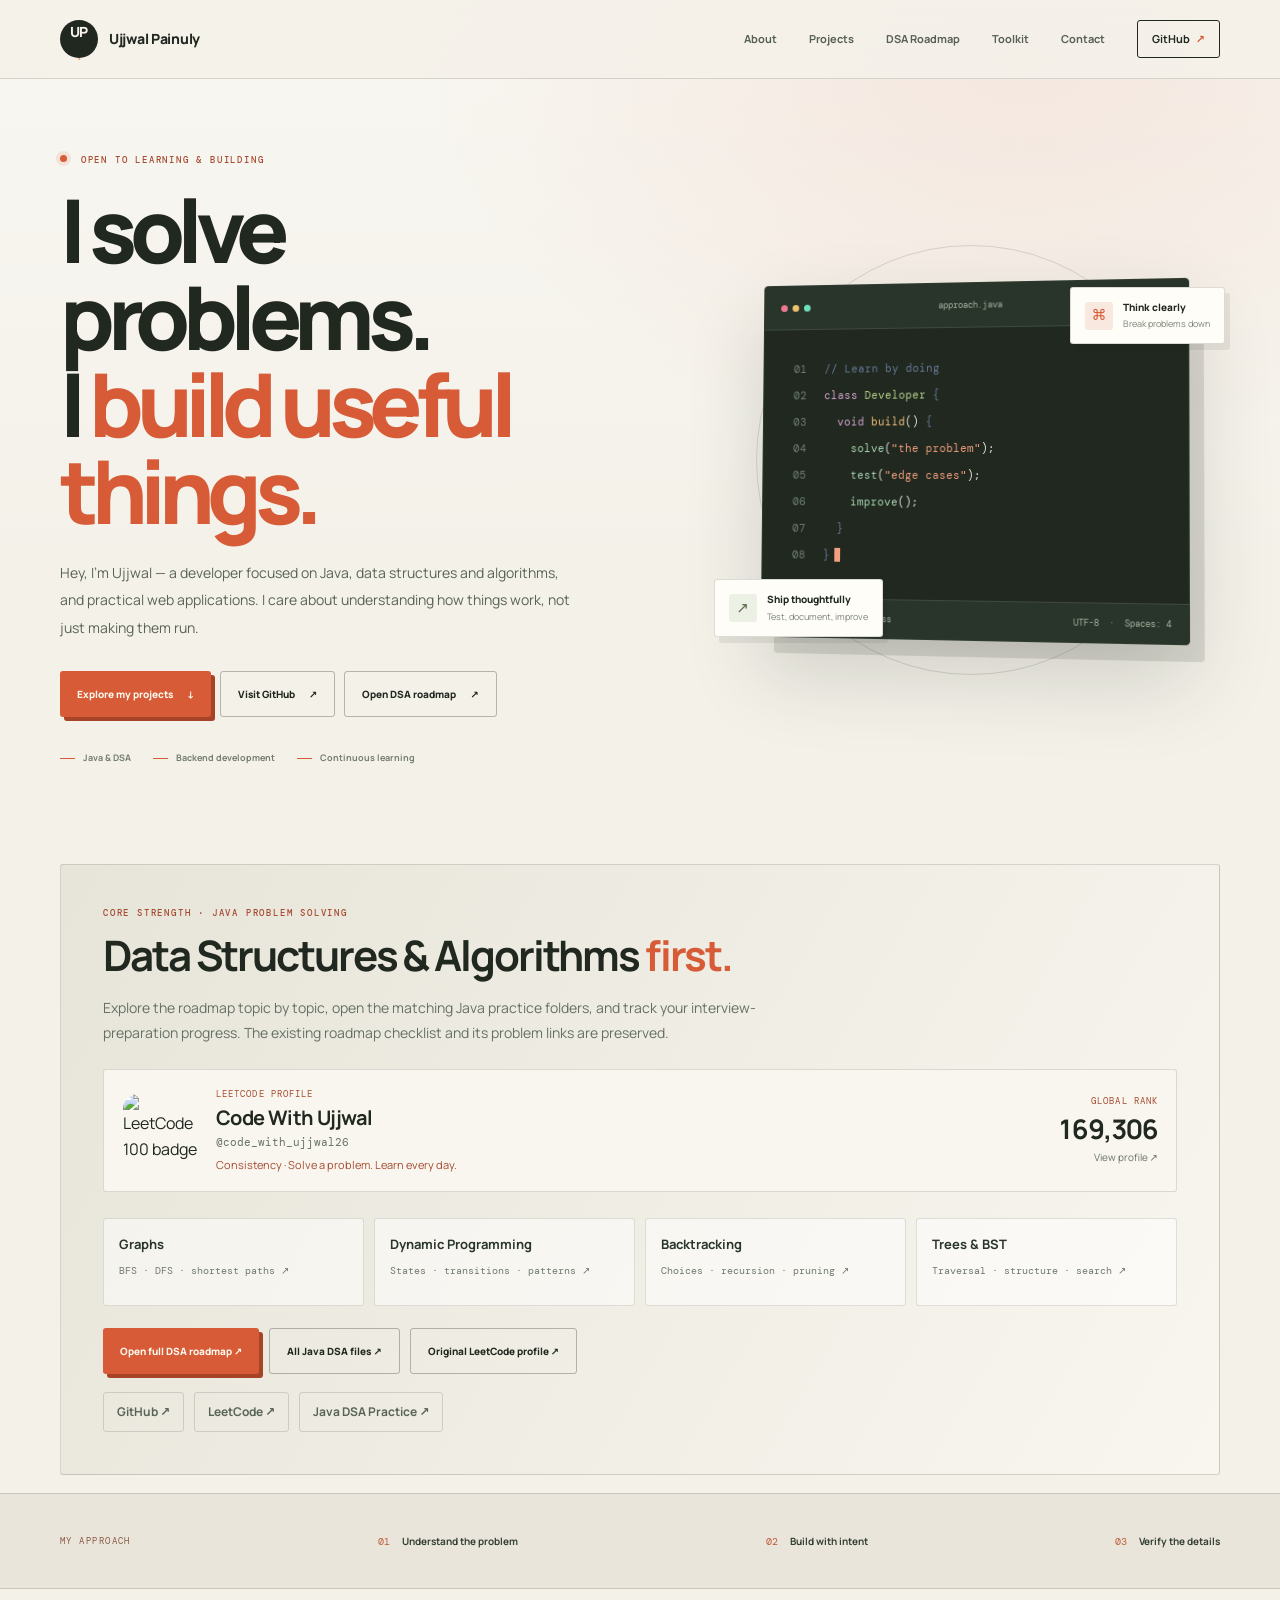
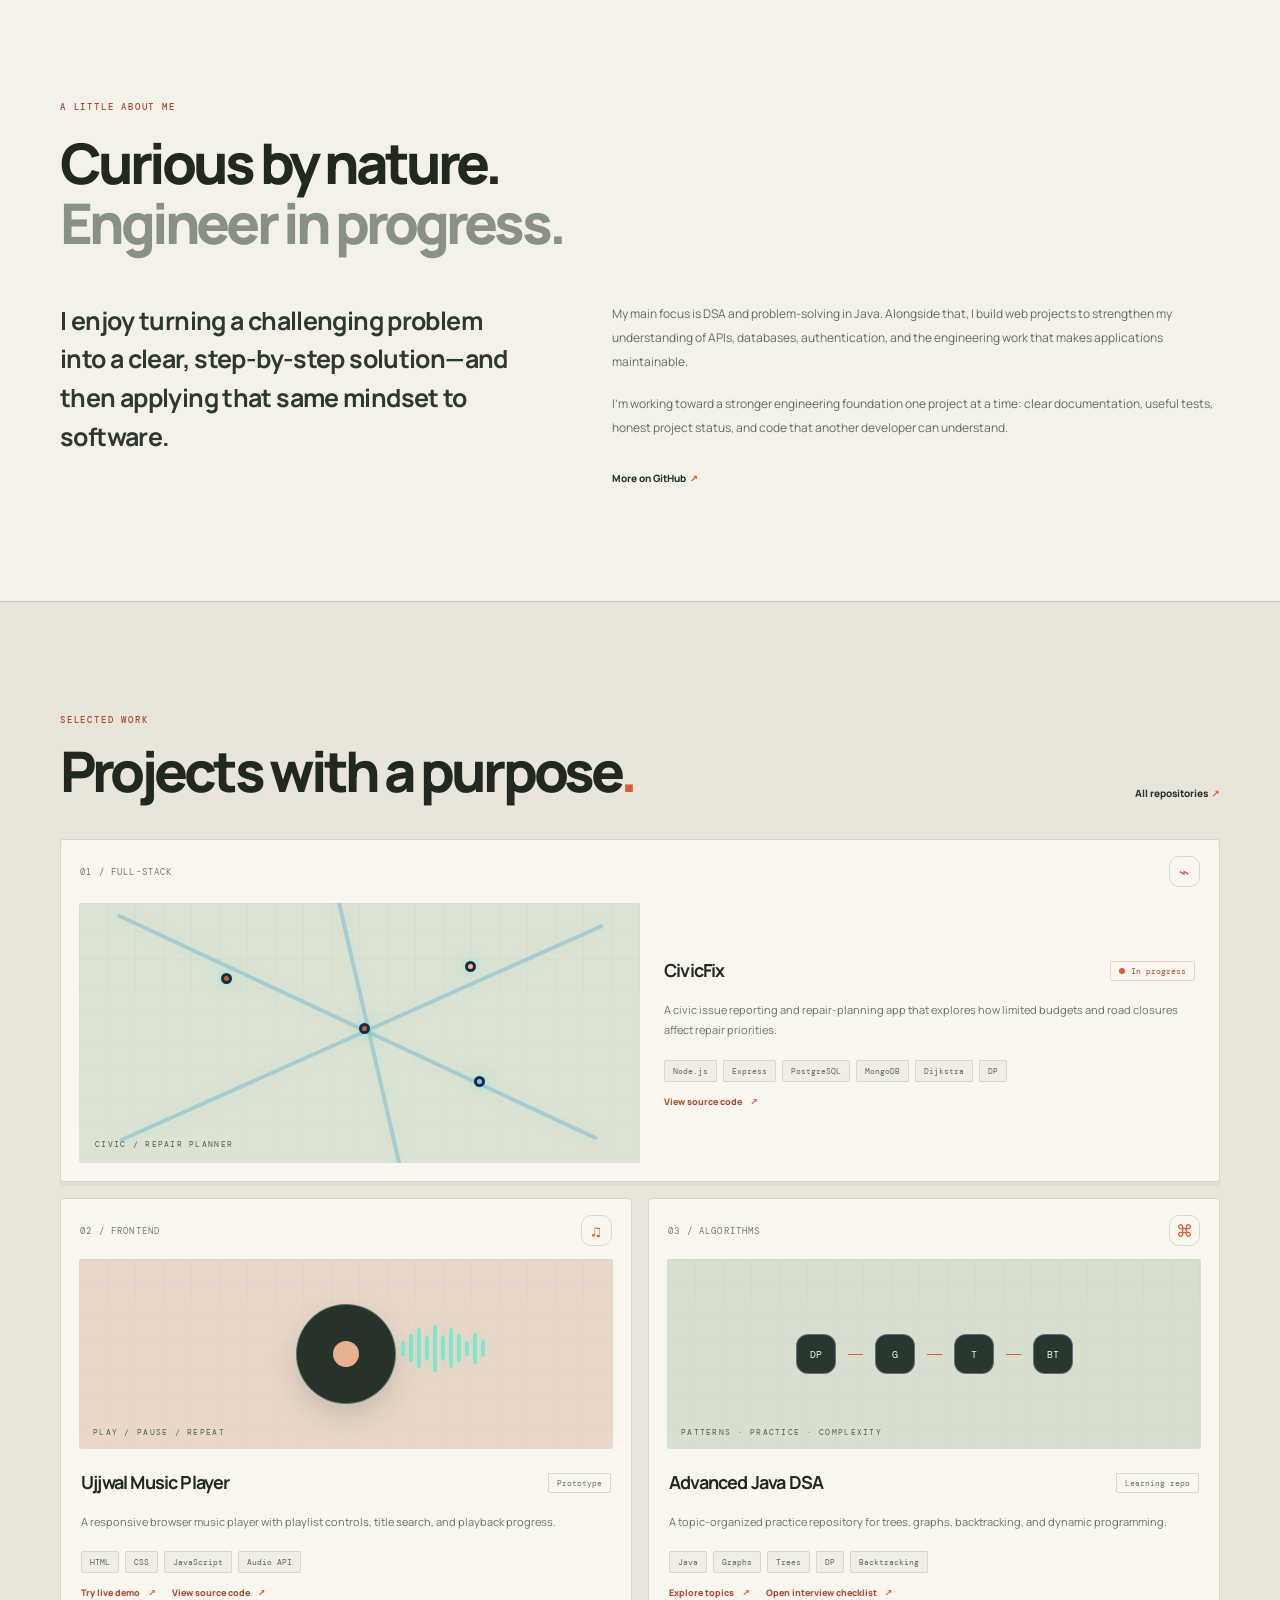
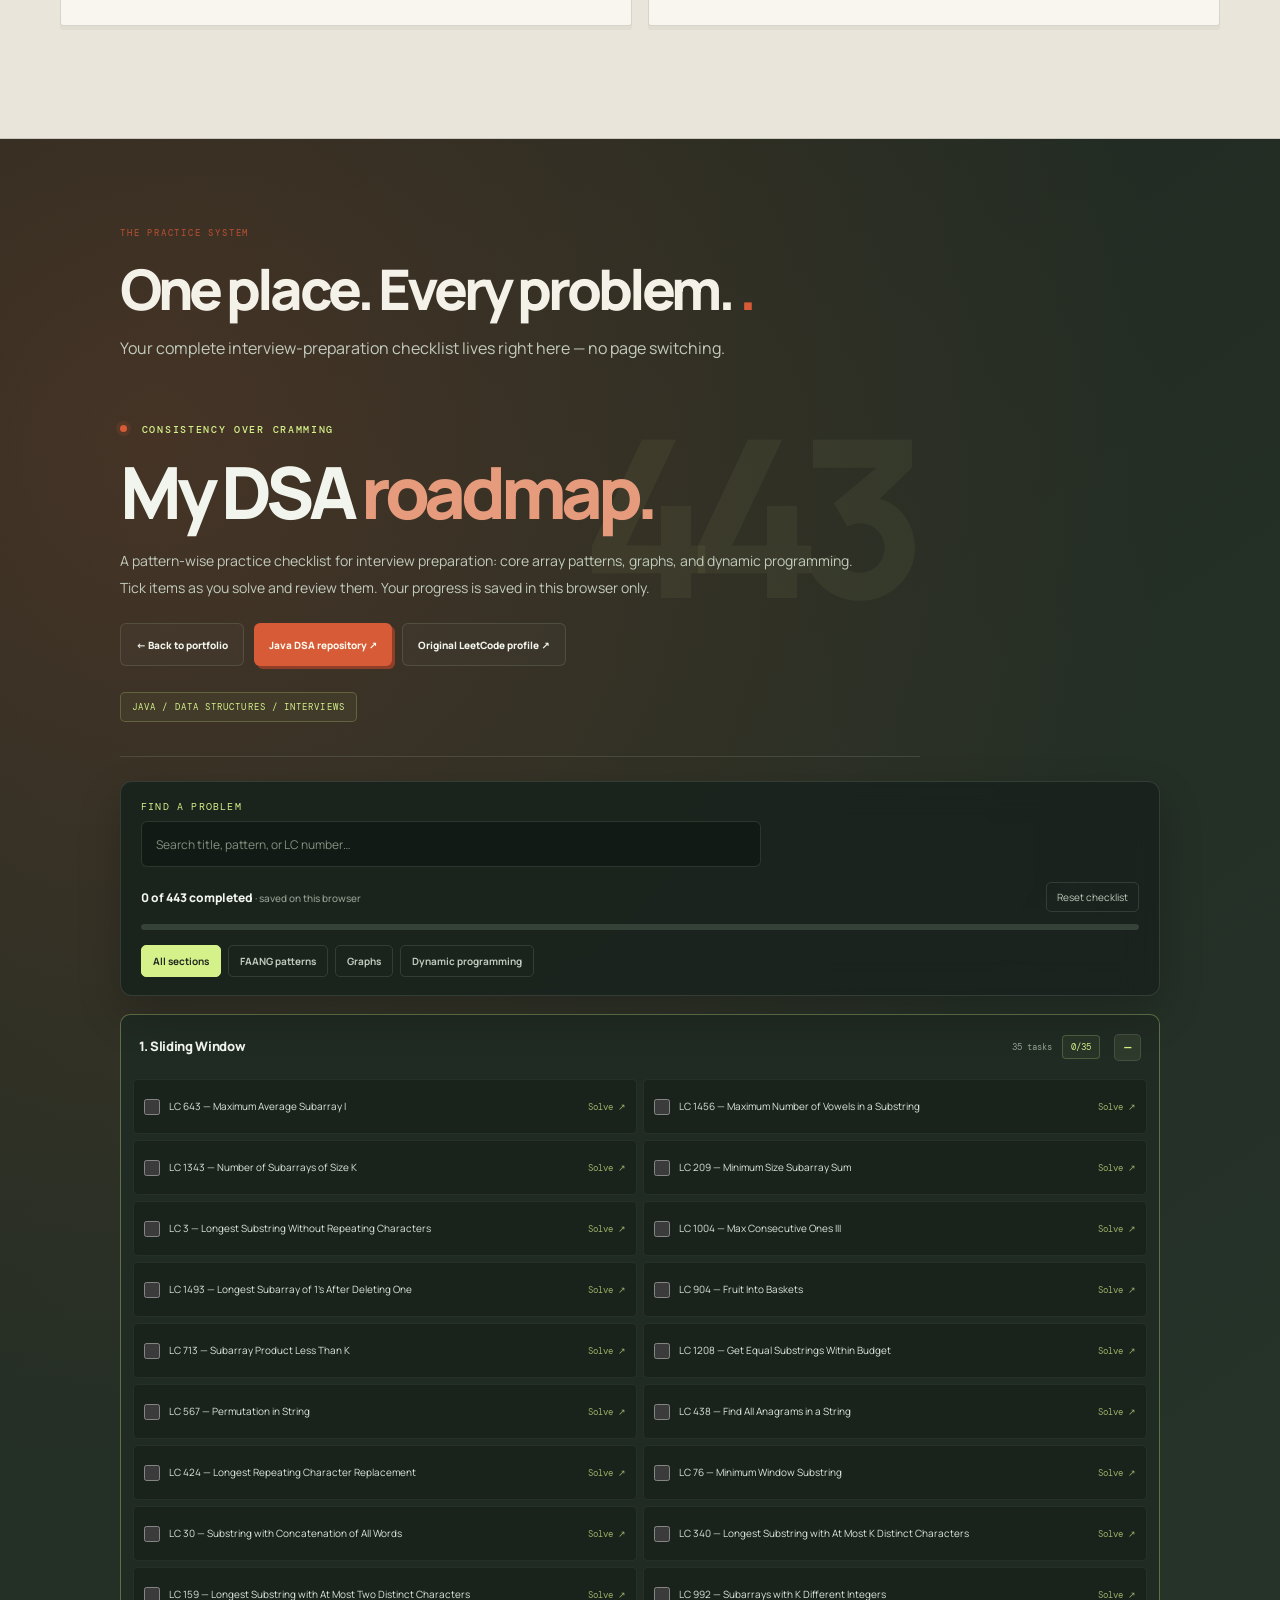
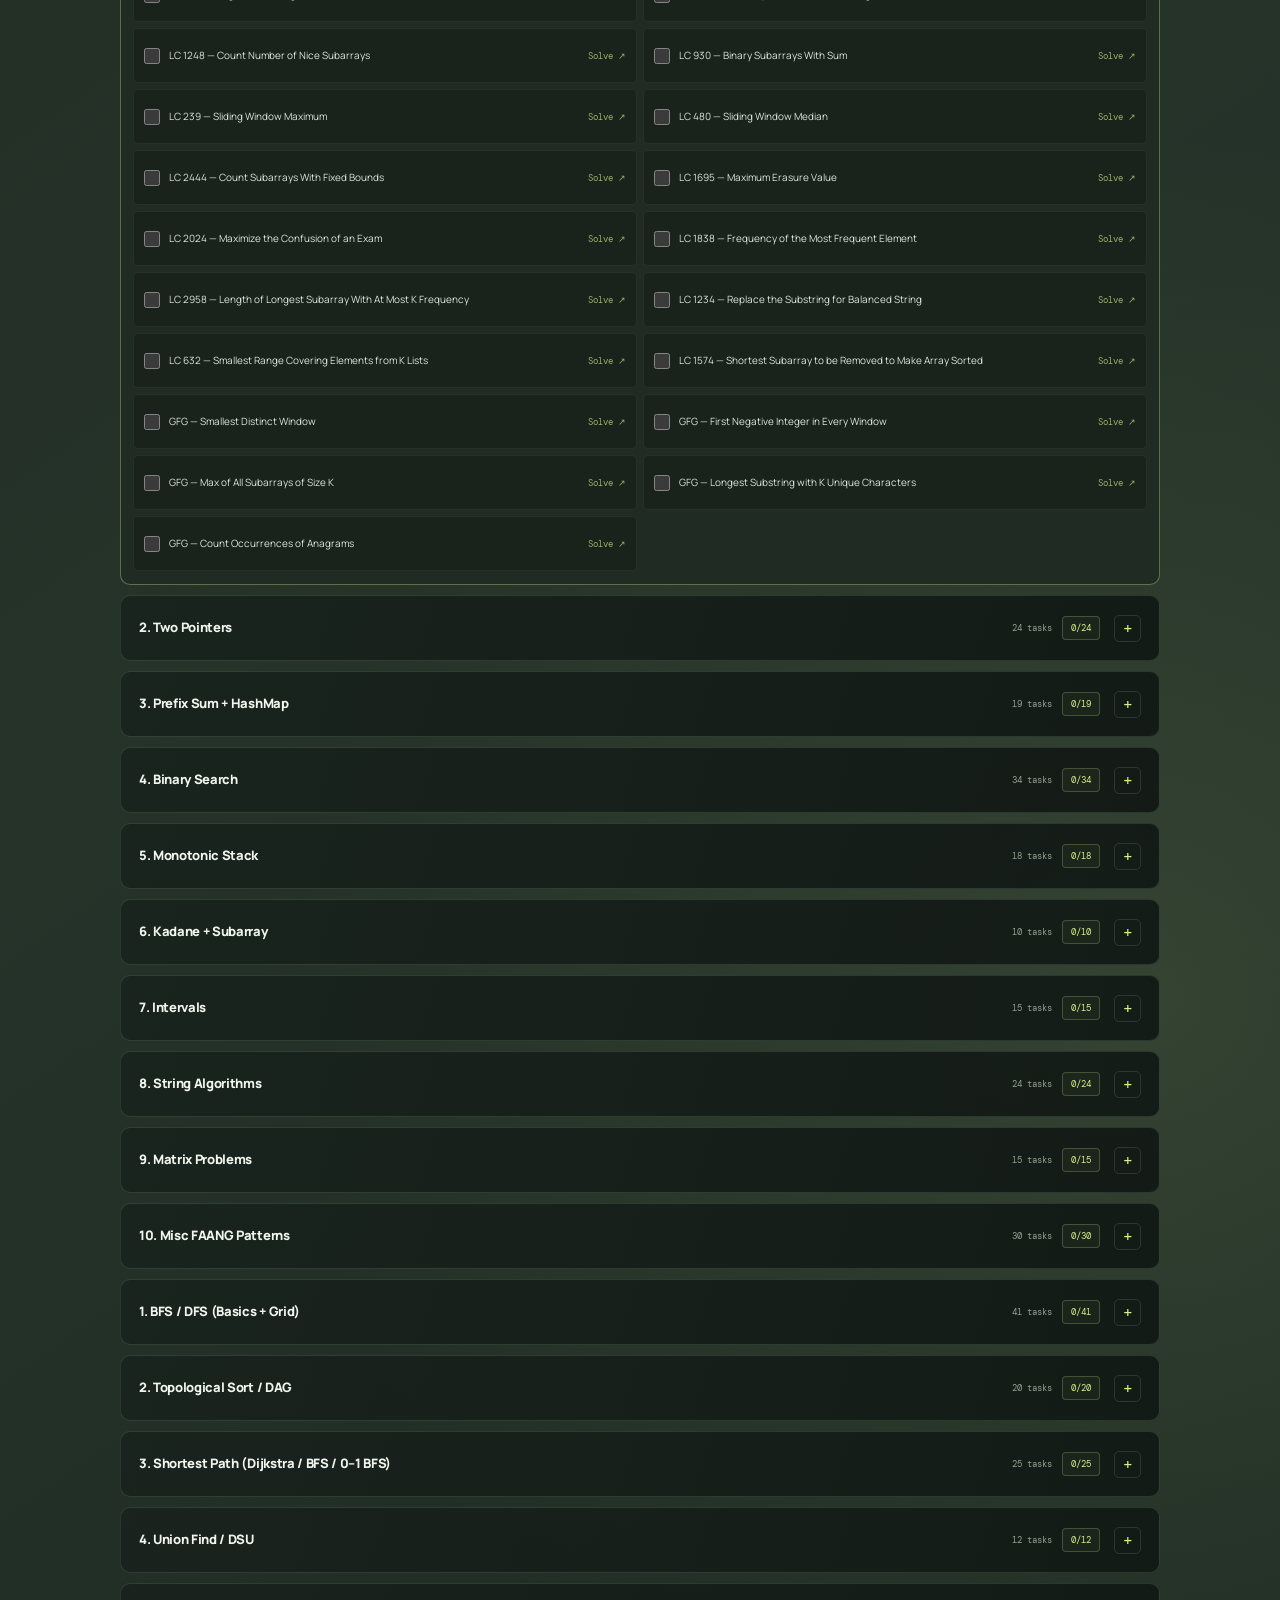
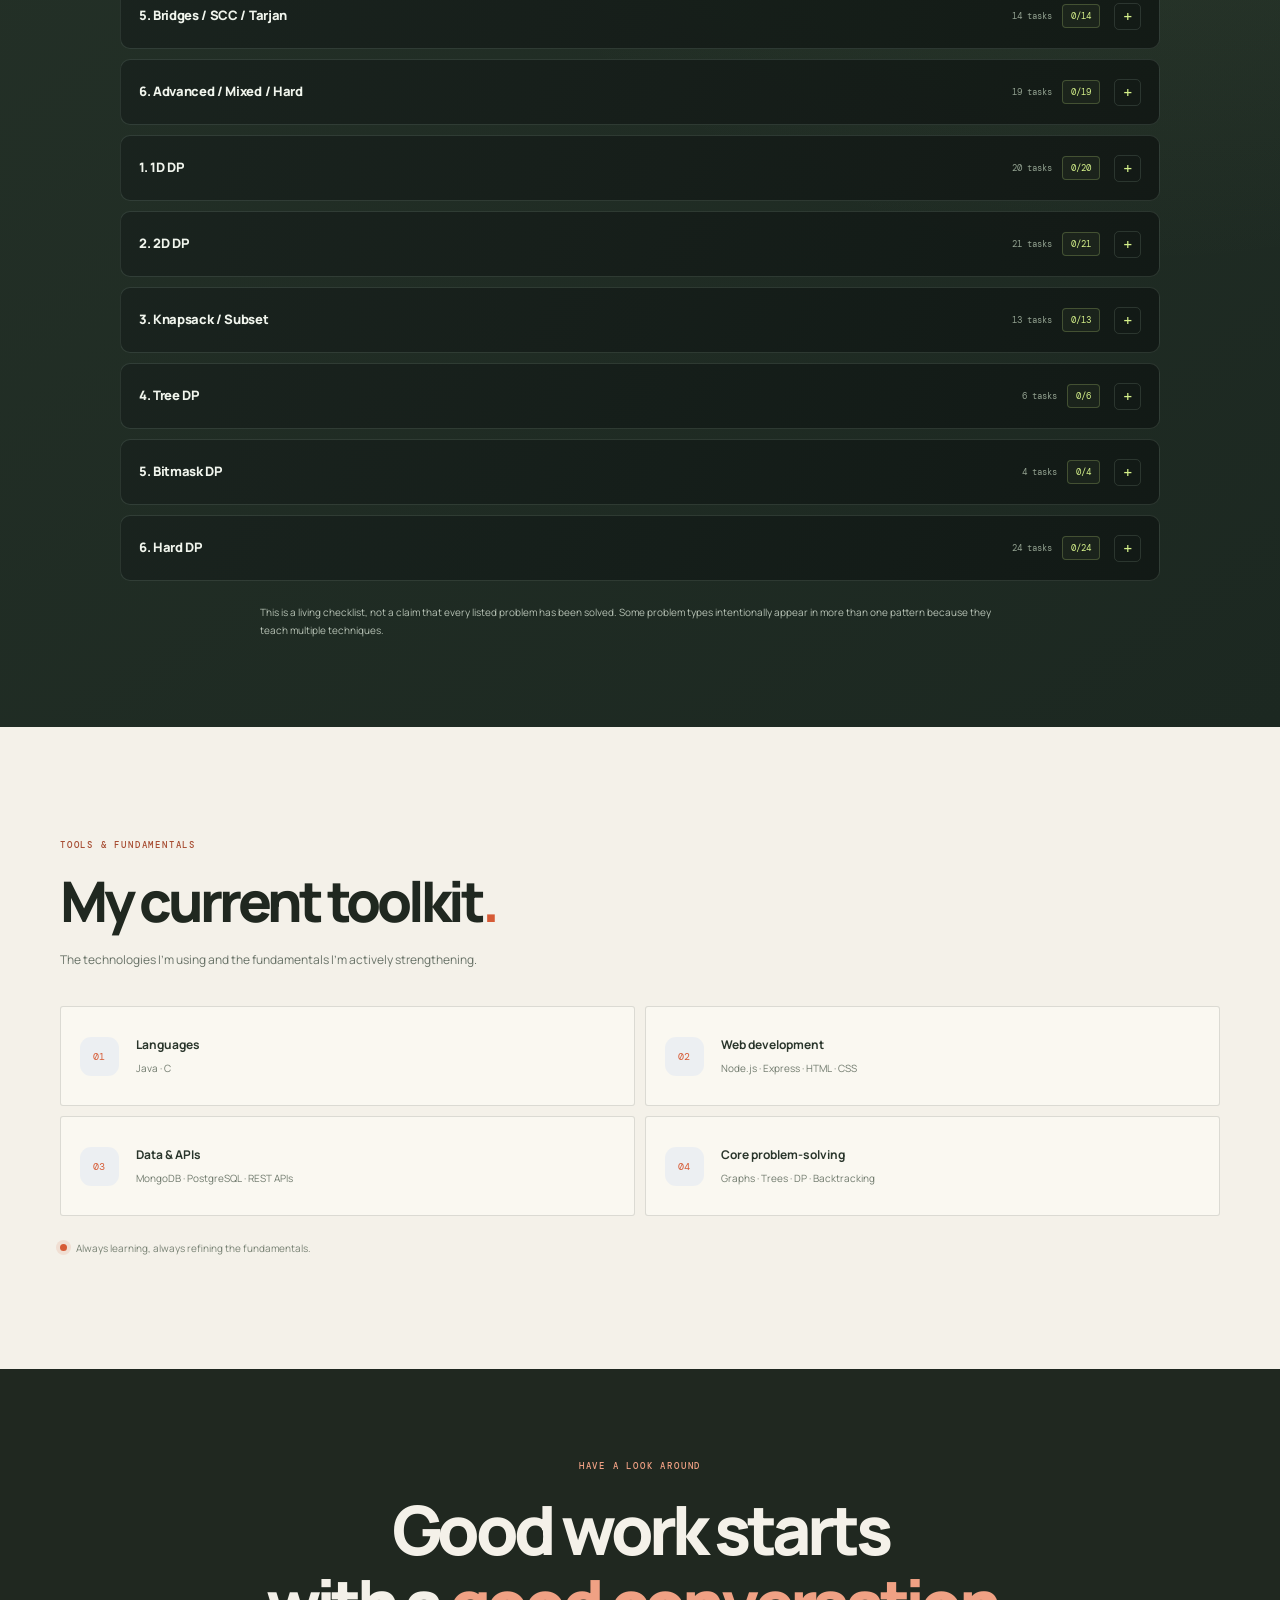
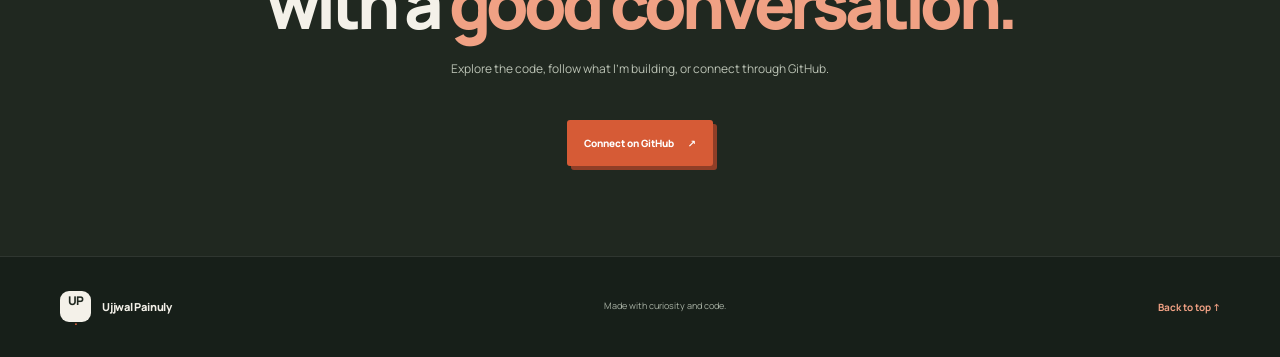
==== commit 11c9a74b: "Route every roadmap button to the same-page section" ====
--- a/portfolio/index.html
+++ b/portfolio/index.html
@@ -47,7 +47,7 @@
         <div class="hero-actions">
           <a class="button button-primary" href="#work">Explore my projects <span aria-hidden="true">↓</span></a>
           <a class="button button-secondary" href="https://github.com/ayushpainuly1234-ui" target="_blank" rel="noreferrer">Visit GitHub <span aria-hidden="true">↗</span></a>
-          <a class="button button-secondary" href="roadmap.html">Open DSA roadmap <span aria-hidden="true">↗</span></a>
+          <a class="button button-secondary" href="#roadmap">Open DSA roadmap <span aria-hidden="true">↗</span></a>
         </div>
         <div class="hero-meta">
           <span><span class="meta-line"></span> Java & DSA</span>
@@ -160,7 +160,7 @@
               <p>A topic-organized practice repository for trees, graphs, backtracking, and dynamic programming.</p>
               <div class="tags"><span>Java</span><span>Graphs</span><span>Trees</span><span>DP</span><span>Backtracking</span></div>
               <a class="project-link" href="https://github.com/ayushpainuly1234-ui/advanced-java-dsa" target="_blank" rel="noreferrer">Explore topics <span aria-hidden="true">↗</span></a>
-              <a class="project-link" href="roadmap.html">Open interview checklist <span aria-hidden="true">↗</span></a>
+              <a class="project-link" href="#roadmap">Open interview checklist <span aria-hidden="true">↗</span></a>
             </div>
           </article>
         </div>
--- a/portfolio/home-redesign.css
+++ b/portfolio/home-redesign.css
@@ -12,4 +12,16 @@
 @media(max-width:900px){.hero{min-height:620px;gap:28px}.project-featured{grid-template-columns:1fr 1fr}.project-featured .project-art{min-height:220px}}
 @media(max-width:760px){.wrap{width:calc(100% - 36px)}.nav{min-height:68px}.nav-links{background:#f4f1e9;border:1px solid var(--line);box-shadow:0 15px 30px rgba(32,40,32,.1)}.nav-links.is-open{padding:16px}.hero{grid-template-columns:1fr;min-height:auto;padding-top:65px;padding-bottom:65px}.hero h1{font-size:clamp(48px,11vw,72px)}.hero-visual{min-height:390px;margin-top:6px}.float-label-top{right:0}.float-label-bottom{left:0}.principles-inner{padding:20px 0;flex-wrap:wrap;justify-content:flex-start}.principles-inner>p{width:100%}.section{padding-top:76px;padding-bottom:76px}.about-grid{grid-template-columns:1fr;gap:20px}.project-grid{grid-template-columns:1fr}.project-featured{grid-column:auto;display:flex;flex-direction:column}.project-featured .project-art{margin:12px 18px 0;min-height:190px}.project-featured .project-content{padding:19px 20px 22px}.toolkit-grid{grid-template-columns:1fr 1fr}.footer-inner{padding:22px 0;flex-wrap:wrap}}
 @media(max-width:480px){.wrap{width:calc(100% - 30px)}.hero h1{font-size:clamp(43px,13vw,58px)}.hero-lede{font-size:13px}.hero-actions .button{flex:1 1 100%}.hero-visual{min-height:330px}.code-body{padding:20px 9px;font-size:8px}.float-label{padding:9px}.float-label-top{top:0}.float-label-bottom{bottom:0}.section-title-row{align-items:flex-start;gap:12px;flex-direction:column}.toolkit-grid{grid-template-columns:1fr}.contact-section{padding:65px 0}.leetcode-profile-card{grid-template-columns:52px minmax(0,1fr);padding:12px}.leetcode-badge-wrap{width:52px;height:52px}.leetcode-rank{grid-column:2;align-items:flex-start;text-align:left}}
-@media(prefers-reduced-motion:reduce){html{scroll-behavior:auto}*,*::before,*::after{animation-duration:.01ms!important;animation-iteration-count:1!important;transition-duration:.01ms!important}}+@media(prefers-reduced-motion:reduce){html{scroll-behavior:auto}*,*::before,*::after{animation-duration:.01ms!important;animation-iteration-count:1!important;transition-duration:.01ms!important}}
+/* Restrained 3D depth and smooth hover transitions. */
+.hero-visual{perspective:1100px}
+.code-card{transform:rotateY(-7deg) rotateX(2deg);transform-style:preserve-3d;transition:transform .45s ease,box-shadow .45s ease}
+.hero-visual:hover .code-card{transform:rotateY(-1deg) rotateX(0deg) translateY(-5px);box-shadow:20px 22px 0 rgba(32,40,32,.12),0 42px 90px rgba(32,40,32,.2)}
+.project-card{transform-style:preserve-3d;transition:transform .35s ease,border-color .35s ease,box-shadow .35s ease}
+.project-card:hover{transform:perspective(900px) rotateX(1.5deg) rotateY(-.8deg) translateY(-6px);box-shadow:0 22px 38px rgba(32,40,32,.12)}
+.toolkit-card{transform-style:preserve-3d;transition:transform .3s ease,box-shadow .3s ease}
+.toolkit-card:hover{transform:perspective(700px) rotateX(1.5deg) translateY(-4px)}
+@media(prefers-reduced-motion:reduce){
+  .code-card,.project-card,.toolkit-card{transition:none}
+  .hero-visual:hover .code-card,.project-card:hover,.toolkit-card:hover{transform:none}
+}
--- a/portfolio/roadmap-embed.css
+++ b/portfolio/roadmap-embed.css
@@ -0,0 +1,116 @@
+/* Roadmap styles are deliberately scoped so the portfolio stays one coherent page. */
+.roadmap-embed{
+  --road-line:rgba(190,211,191,.15);
+  --road-ink:#f1f5ed;
+  --road-muted:#c1cbbd;
+  --road-soft:#93a291;
+  --road-accent:#d5f18a;
+  --road-accent-2:#8ed6a5;
+  position:relative;
+  isolation:isolate;
+  margin:0;
+  padding:clamp(54px,7vw,88px) 0;
+  background:linear-gradient(145deg,#202820 0%,#263329 48%,#1c2821 100%);
+  color:#f4f1e9;
+}
+.roadmap-embed::before{
+  content:"";
+  position:absolute;
+  inset:0;
+  z-index:-1;
+  background:radial-gradient(circle at 12% 8%,rgba(214,91,54,.2),transparent 28%),radial-gradient(circle at 90% 65%,rgba(178,205,135,.13),transparent 32%);
+  pointer-events:none;
+}
+.roadmap-inner{width:min(1040px,calc(100% - 44px));margin-inline:auto}
+.roadmap-section-heading{margin-bottom:30px}
+.roadmap-section-heading h2{color:#f4f1e9}
+.roadmap-section-heading .section-intro{color:#c2cbbd}
+.roadmap-embed .roadmap-hero{position:relative;padding:30px 0 34px;border-bottom:1px solid var(--road-line)}
+.roadmap-embed .roadmap-hero::before{
+  content:"443";position:absolute;right:2%;top:12px;z-index:-1;
+  color:rgba(213,241,138,.055);font:800 clamp(110px,22vw,220px)/1 var(--font);
+  letter-spacing:-.11em;pointer-events:none
+}
+.roadmap-embed .roadmap-hero::after{
+  content:"JAVA  /  DATA STRUCTURES  /  INTERVIEWS";display:block;width:max-content;max-width:100%;
+  margin-top:26px;padding:8px 11px;border:1px solid rgba(213,241,138,.22);border-radius:5px;
+  color:var(--road-accent);background:rgba(213,241,138,.045);font:9px var(--mono);letter-spacing:.12em
+}
+.roadmap-embed .roadmap-hero .eyebrow{position:relative;color:var(--road-accent);font-size:10px;letter-spacing:.17em}
+.roadmap-embed .roadmap-hero h1{position:relative;margin:0;max-width:760px;color:var(--road-ink);font-size:clamp(42px,6vw,72px);line-height:1.02;letter-spacing:-.075em;font-weight:800}
+.roadmap-embed .roadmap-hero .gradient-text{color:#e79b7d}
+.roadmap-embed .roadmap-intro{position:relative;max-width:740px;margin:20px 0 0;color:var(--road-muted);font-size:14px;line-height:1.9}
+.roadmap-embed .roadmap-actions{display:flex;flex-wrap:wrap;gap:10px;margin-top:22px}
+.roadmap-embed .roadmap-actions .button{min-height:43px;padding:0 15px;border-radius:6px;font-size:10px}
+.roadmap-embed .roadmap-actions .button-primary{background:#d65b36;color:#fff9ef;box-shadow:3px 3px 0 #8f3e27}
+.roadmap-embed .roadmap-actions .button-primary:hover{background:#bd4c2c}
+.roadmap-embed .roadmap-actions .button-secondary{border:1px solid var(--road-line);background:rgba(255,255,255,.025);color:var(--road-ink)}
+.roadmap-embed .roadmap-actions .button-secondary:hover{border-color:rgba(213,241,138,.5);color:var(--road-accent)}
+.roadmap-embed .roadmap-controls{
+  position:sticky;top:78px;z-index:10;margin:24px 0 18px;padding:18px 20px;
+  border:1px solid var(--road-line);border-radius:12px;background:rgba(26,35,29,.94);
+  backdrop-filter:blur(16px);box-shadow:0 18px 44px rgba(0,0,0,.2)
+}
+.roadmap-embed .roadmap-search-label{display:block;margin-bottom:8px;color:var(--road-accent);font:10px var(--mono);letter-spacing:.12em;text-transform:uppercase}
+.roadmap-embed .roadmap-search{width:100%;max-width:620px;min-height:46px;padding:0 14px;border:1px solid var(--road-line);border-radius:6px;outline:none;background:#111a14;color:var(--road-ink);font:12px var(--font)}
+.roadmap-embed .roadmap-search::placeholder{color:#829080}
+.roadmap-embed .roadmap-search:focus{border-color:rgba(213,241,138,.7);box-shadow:0 0 0 3px rgba(213,241,138,.1)}
+.roadmap-embed .roadmap-progress-row{display:flex;align-items:center;justify-content:space-between;gap:14px;margin-top:15px;color:var(--road-ink);font-size:12px;font-weight:800}
+.roadmap-embed .roadmap-progress-note{color:var(--road-soft);font-size:10px;font-weight:500}
+.roadmap-embed .reset-progress{padding:7px 10px;border:1px solid var(--road-line);border-radius:5px;background:transparent;color:var(--road-muted);font-size:10px;cursor:pointer}
+.roadmap-embed .reset-progress:hover{border-color:rgba(214,91,54,.65);color:#f0a184}
+.roadmap-embed .roadmap-progress-track{height:6px;margin-top:12px;overflow:hidden;border-radius:99px;background:#344238}
+.roadmap-embed .roadmap-progress-track span{display:block;width:0;height:100%;border-radius:inherit;background:linear-gradient(90deg,#d65b36,var(--road-accent));transition:width .25s ease}
+.roadmap-embed .roadmap-filters{display:flex;flex-wrap:wrap;gap:7px;margin-top:15px}
+.roadmap-embed .roadmap-filter{min-height:32px;padding:6px 11px;border:1px solid var(--road-line);border-radius:5px;background:transparent;color:var(--road-muted);font-size:10px;font-weight:700;cursor:pointer;transition:background .2s,border-color .2s,color .2s}
+.roadmap-embed .roadmap-filter:hover{border-color:rgba(213,241,138,.5);color:var(--road-ink)}
+.roadmap-embed .roadmap-filter.is-active{border-color:var(--road-accent);background:var(--road-accent);color:#202820}
+.roadmap-embed .roadmap-sections{display:grid;gap:10px;margin-top:18px}
+.roadmap-embed .roadmap-category{
+  min-width:0;overflow:hidden;margin:0;border:1px solid var(--road-line);border-radius:10px;
+  background:linear-gradient(110deg,rgba(25,35,30,.94),rgba(18,25,21,.94));
+  transform:perspective(1100px) rotateX(0deg);transform-origin:center top;transform-style:preserve-3d;
+  transition:border-color .24s,background .24s,transform .24s,box-shadow .24s
+}
+.roadmap-embed .roadmap-category:hover{border-color:rgba(213,241,138,.35);transform:perspective(1100px) rotateX(.6deg) translateY(-2px);box-shadow:0 18px 36px rgba(0,0,0,.2)}
+.roadmap-embed .roadmap-category[open]{border-color:rgba(213,241,138,.35);background:#202b23}
+.roadmap-embed .roadmap-category[hidden],.roadmap-embed .roadmap-task[hidden]{display:none!important}
+.roadmap-embed .roadmap-category>summary{display:flex;align-items:center;justify-content:space-between;gap:14px;min-height:64px;padding:16px 18px;cursor:pointer;list-style:none}
+.roadmap-embed .roadmap-category>summary::-webkit-details-marker{display:none}
+.roadmap-embed .roadmap-category>summary::after{content:"+";display:grid;place-items:center;flex:0 0 25px;width:25px;height:25px;border:1px solid var(--road-line);border-radius:5px;color:var(--road-accent);font:16px var(--mono)}
+.roadmap-embed .roadmap-category[open]>summary::after{content:"−";background:rgba(213,241,138,.08)}
+.roadmap-embed .category-title{color:var(--road-ink);font-size:13px;font-weight:800;letter-spacing:-.025em}
+.roadmap-embed .category-meta{display:inline-flex;align-items:center;gap:10px;margin-left:auto;color:var(--road-soft);font:9px var(--mono);white-space:nowrap}
+.roadmap-embed .category-progress{padding:5px 8px;border:1px solid rgba(213,241,138,.22);border-radius:4px;color:var(--road-accent);background:rgba(213,241,138,.045)}
+.roadmap-embed .roadmap-list{display:grid;grid-template-columns:repeat(2,minmax(0,1fr));gap:6px;padding:0 12px 13px}
+.roadmap-embed .roadmap-task{display:flex;align-items:center;gap:9px;min-width:0;min-height:46px;padding:8px 10px;border:1px solid rgba(190,211,191,.08);border-radius:5px;background:rgba(8,13,10,.28);transition:background .18s,border-color .18s,transform .18s}
+.roadmap-embed .roadmap-task:hover{border-color:rgba(213,241,138,.25);background:rgba(213,241,138,.045);transform:translateY(-1px)}
+.roadmap-embed .roadmap-task input{flex:0 0 auto;width:16px;height:16px;margin:0;accent-color:var(--road-accent);cursor:pointer}
+.roadmap-embed .task-link{display:flex;align-items:center;justify-content:space-between;gap:9px;flex:1;min-width:0}
+.roadmap-embed .task-title{color:#dce6dc;font-size:10px;line-height:1.5;overflow-wrap:anywhere}
+.roadmap-embed .roadmap-task input:checked+.task-link .task-title{color:#96a294;text-decoration:line-through;text-decoration-color:rgba(213,241,138,.6)}
+.roadmap-embed .task-open{flex:0 0 auto;color:var(--road-accent);font:9px var(--mono);white-space:nowrap}
+.roadmap-embed .roadmap-footnote{max-width:760px;margin:22px auto 0;color:#b7c2b5;font-size:10px;line-height:1.8}
+@media(max-width:760px){
+  .roadmap-inner{width:calc(100% - 30px)}
+  .roadmap-embed .roadmap-controls{top:66px;padding:14px}
+  .roadmap-embed .roadmap-list{grid-template-columns:1fr;padding-inline:9px}
+  .roadmap-embed .roadmap-category>summary{min-height:58px;padding:13px 12px;gap:8px}
+  .roadmap-embed .category-title{font-size:11px}
+  .roadmap-embed .category-meta{gap:6px;font-size:8px}
+  .roadmap-embed .category-count{display:none}
+  .roadmap-embed .roadmap-task{min-height:44px}
+  .roadmap-embed .task-link{align-items:flex-start}
+  .roadmap-embed .roadmap-actions .button{flex:1 1 100%}
+}
+@media(max-width:480px){
+  .roadmap-embed .roadmap-hero h1{font-size:clamp(40px,12vw,56px)}
+  .roadmap-embed .roadmap-intro{font-size:12px}
+  .roadmap-embed .roadmap-progress-row{align-items:flex-start;font-size:11px}
+  .roadmap-embed .roadmap-progress-note{display:none}
+  .roadmap-embed .task-open{padding-top:2px}
+}
+@media(prefers-reduced-motion:reduce){
+  .roadmap-embed .roadmap-category,.roadmap-embed .roadmap-task,.roadmap-embed .roadmap-progress-track span{transition:none}
+  .roadmap-embed .roadmap-category:hover,.roadmap-embed .roadmap-task:hover{transform:none}
+}
